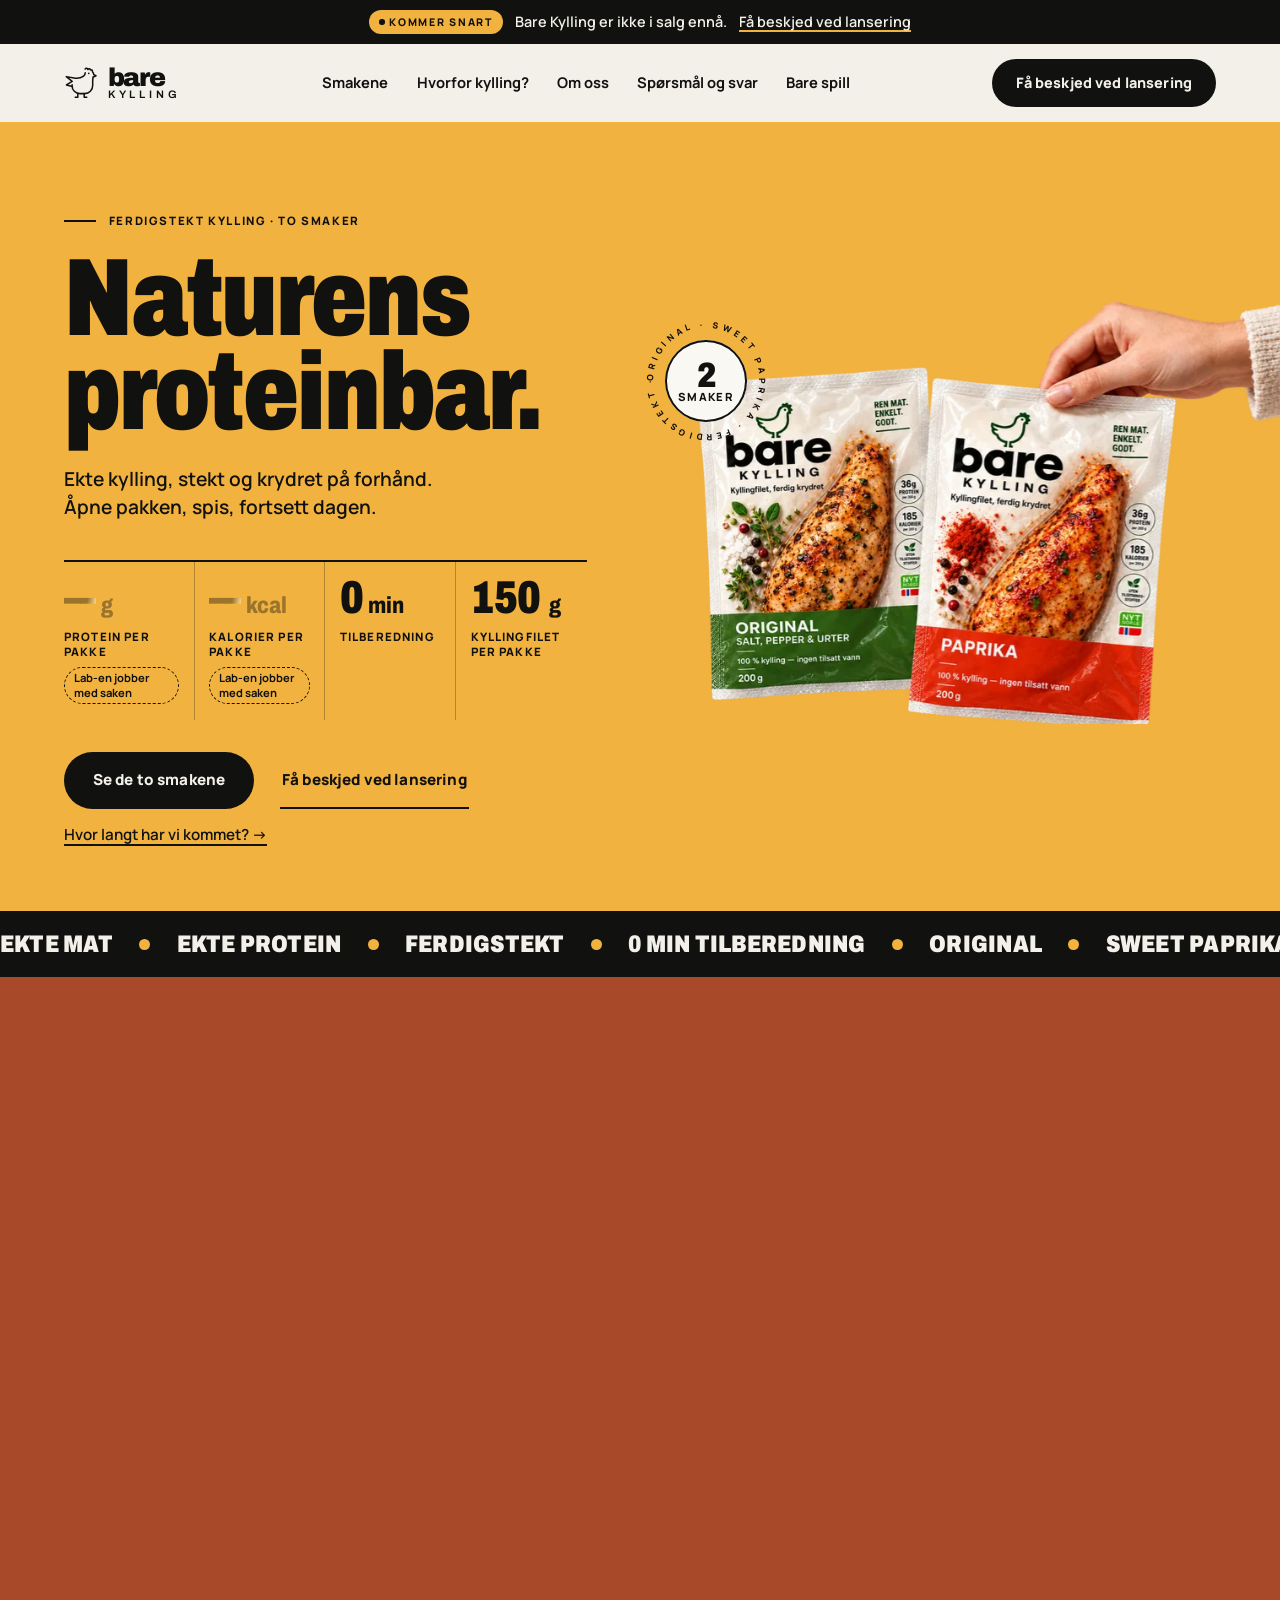
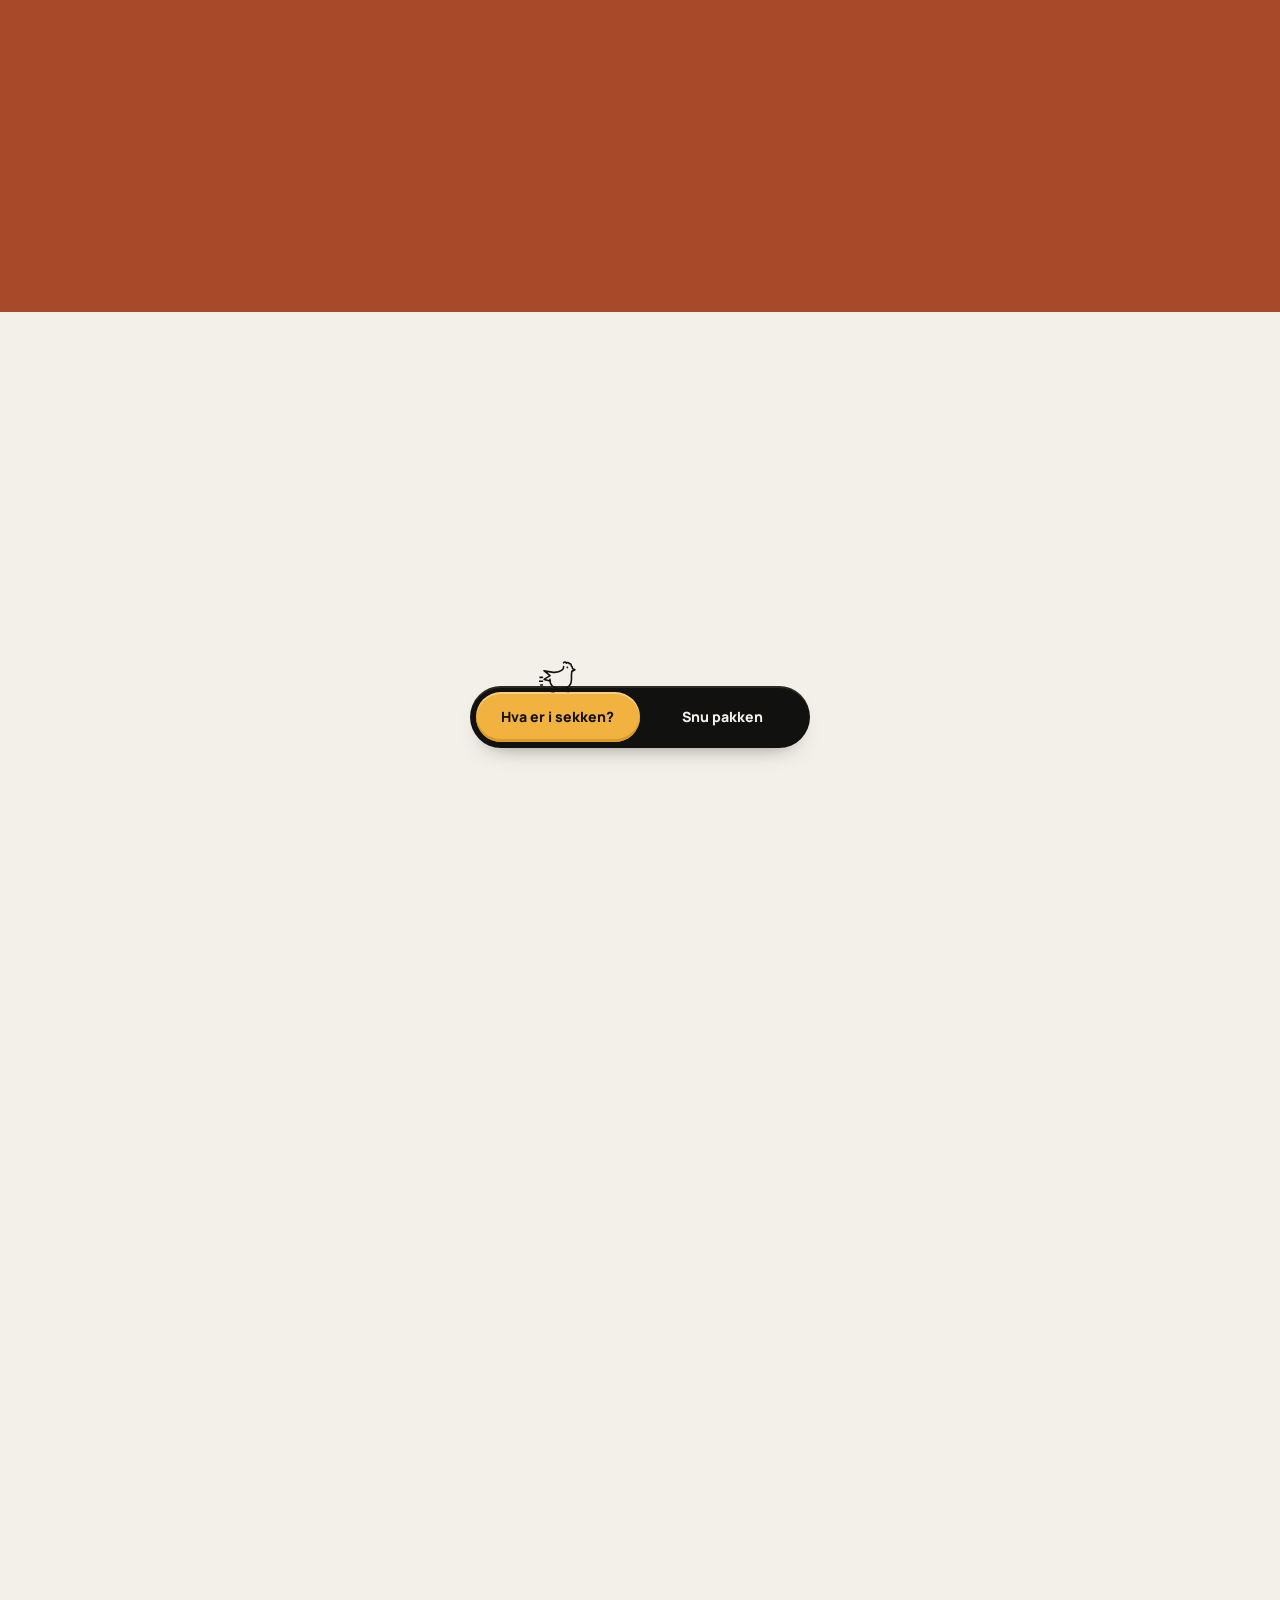
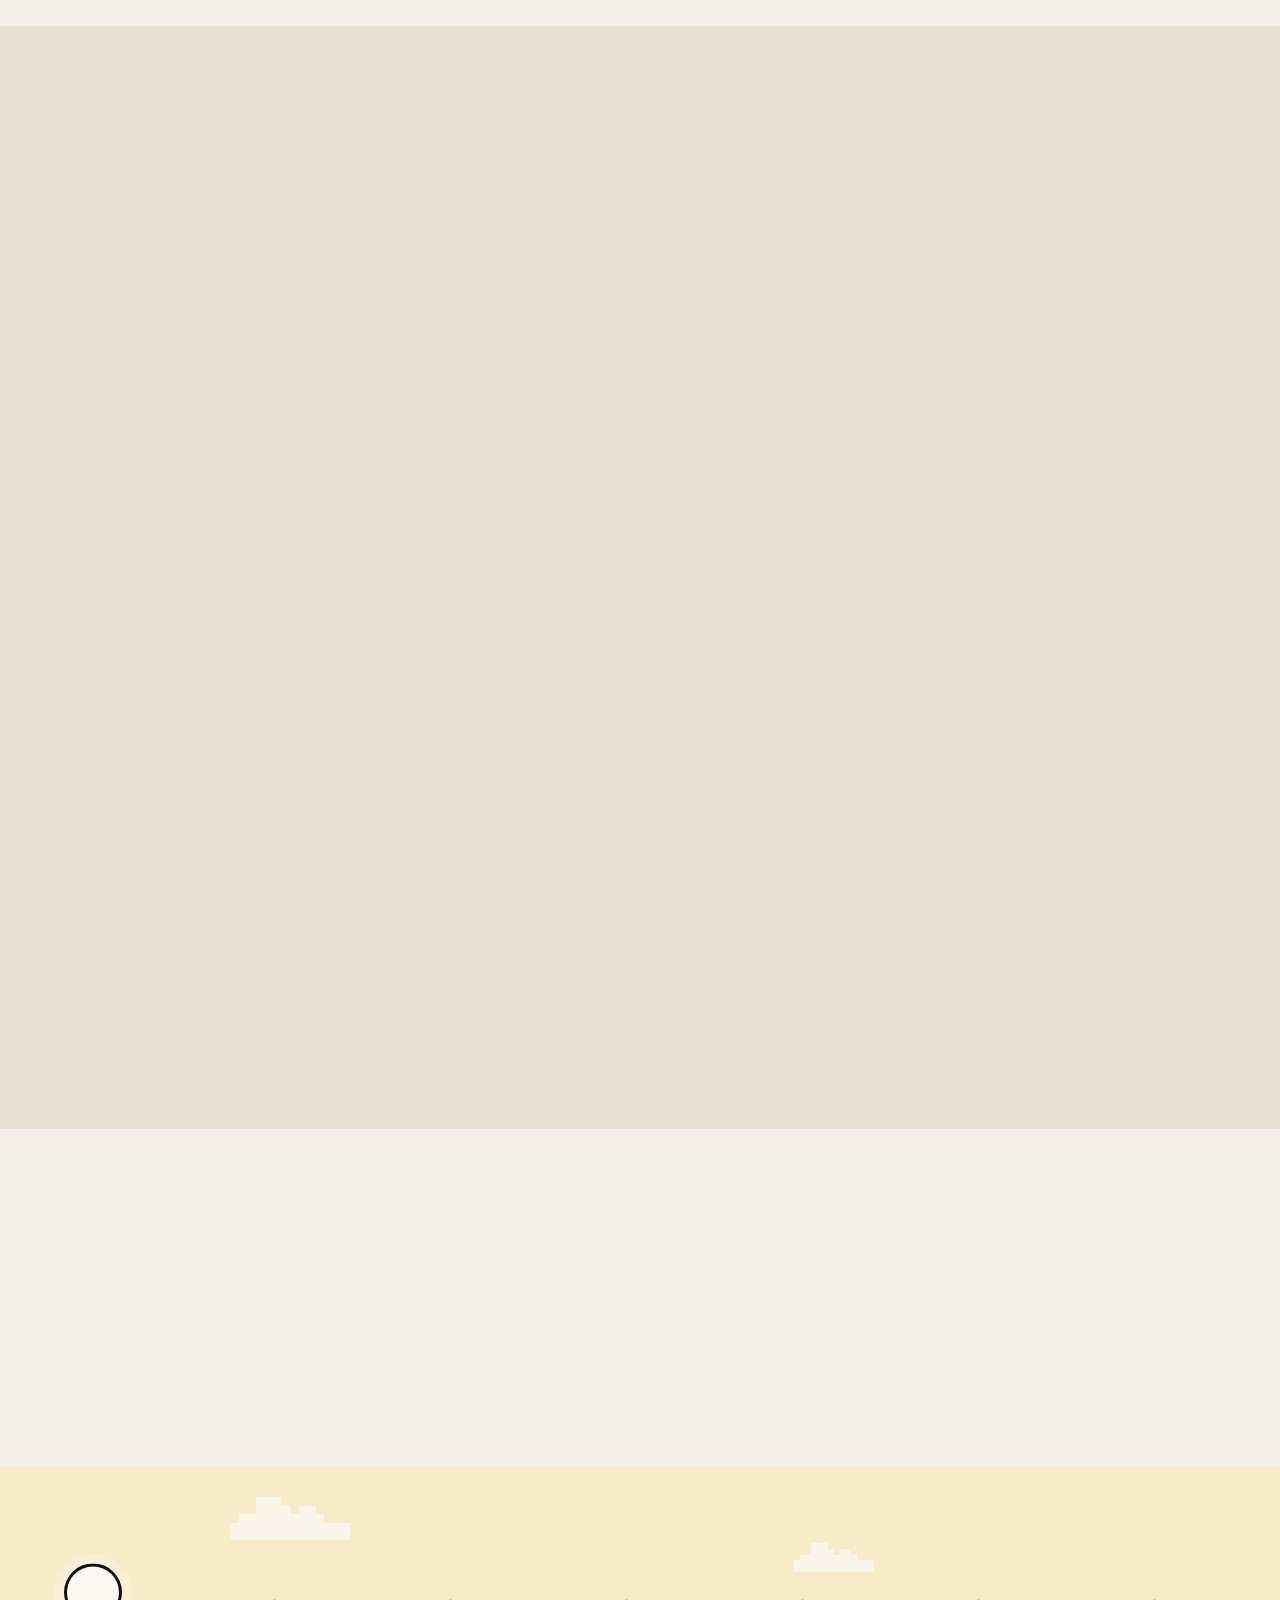
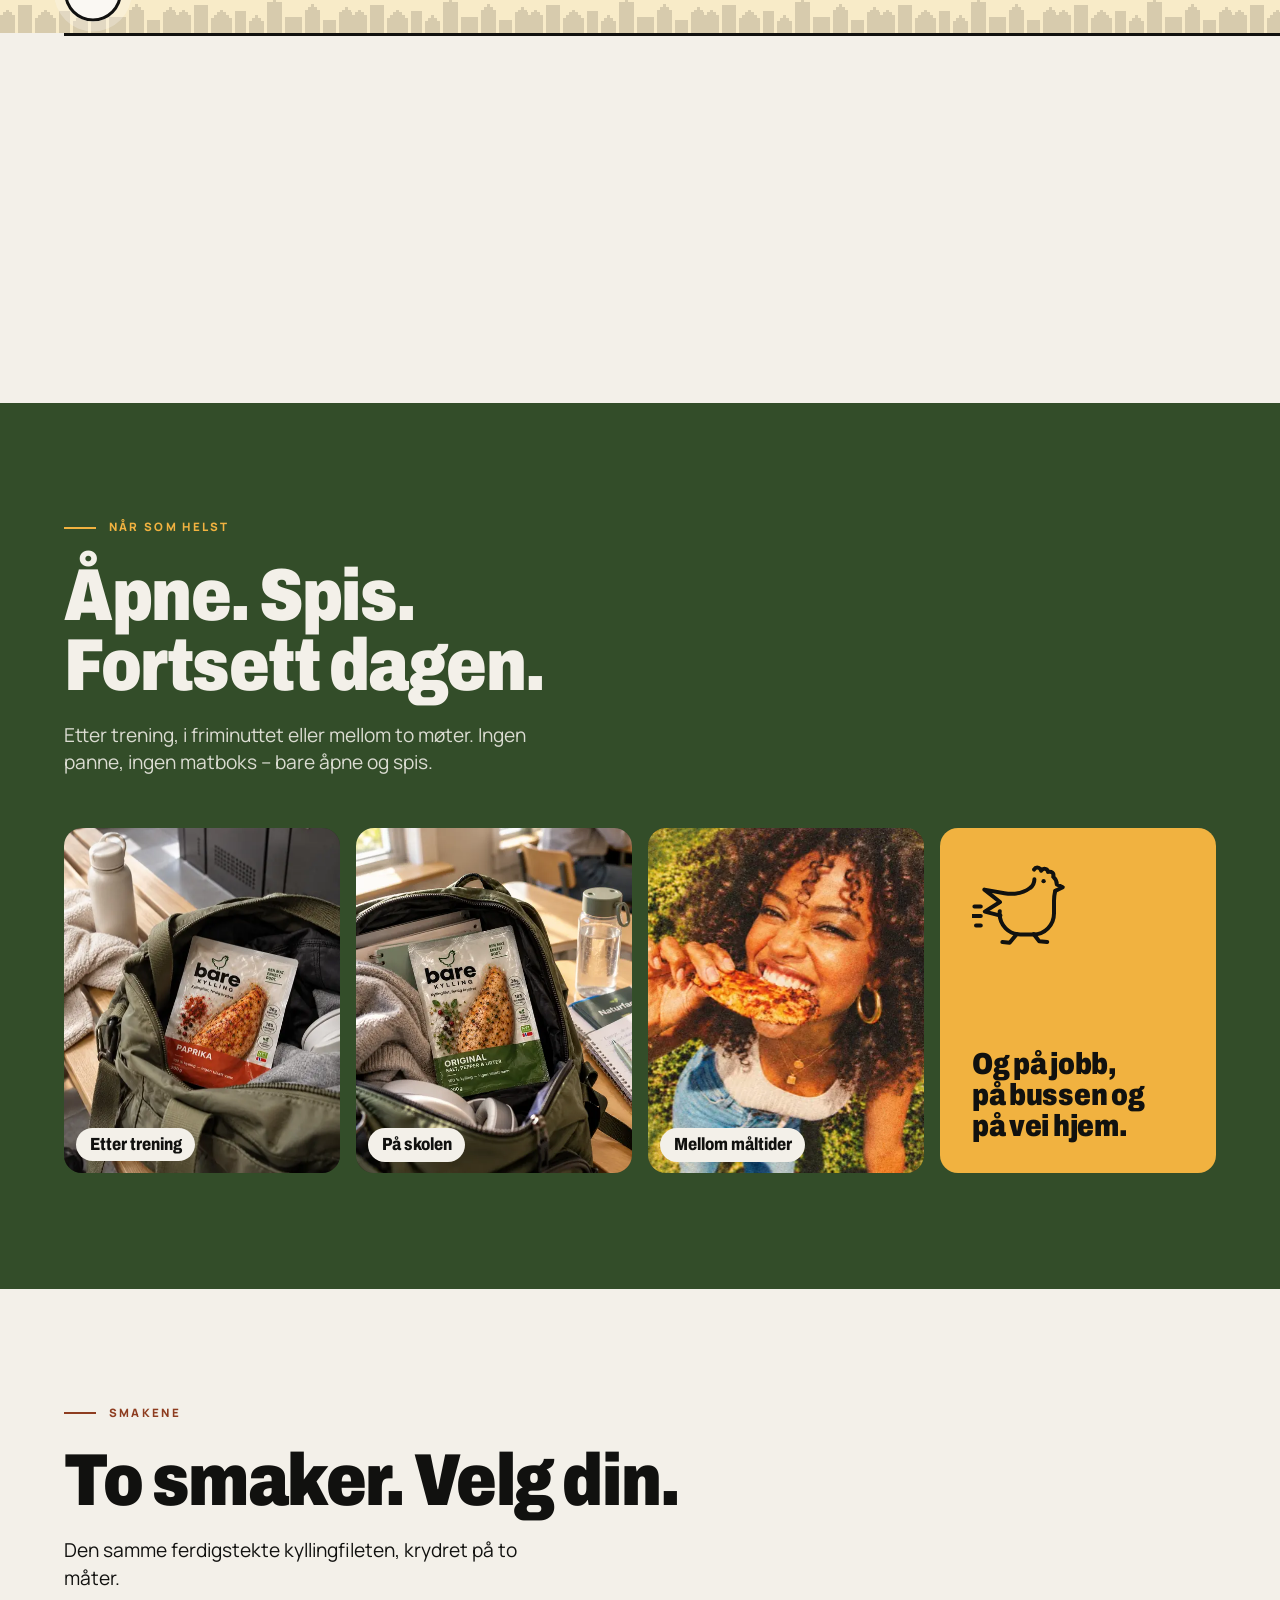
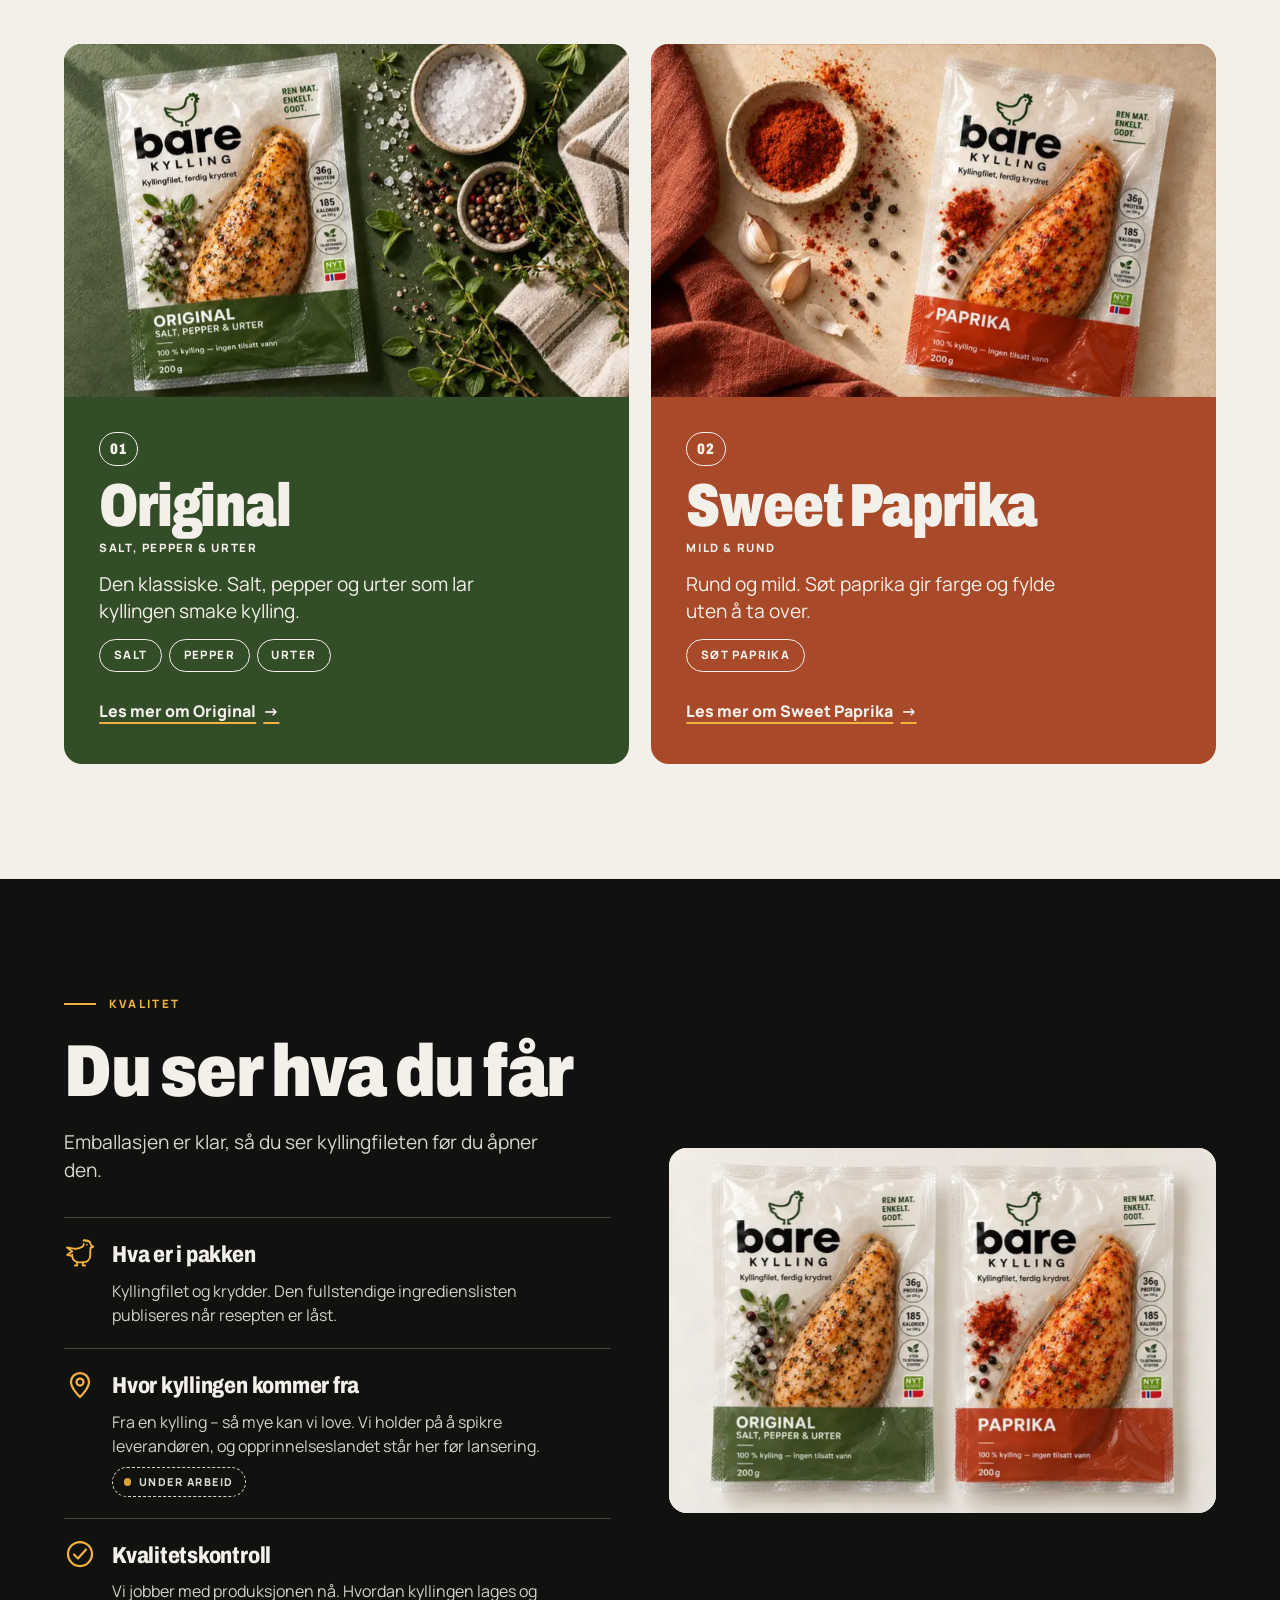
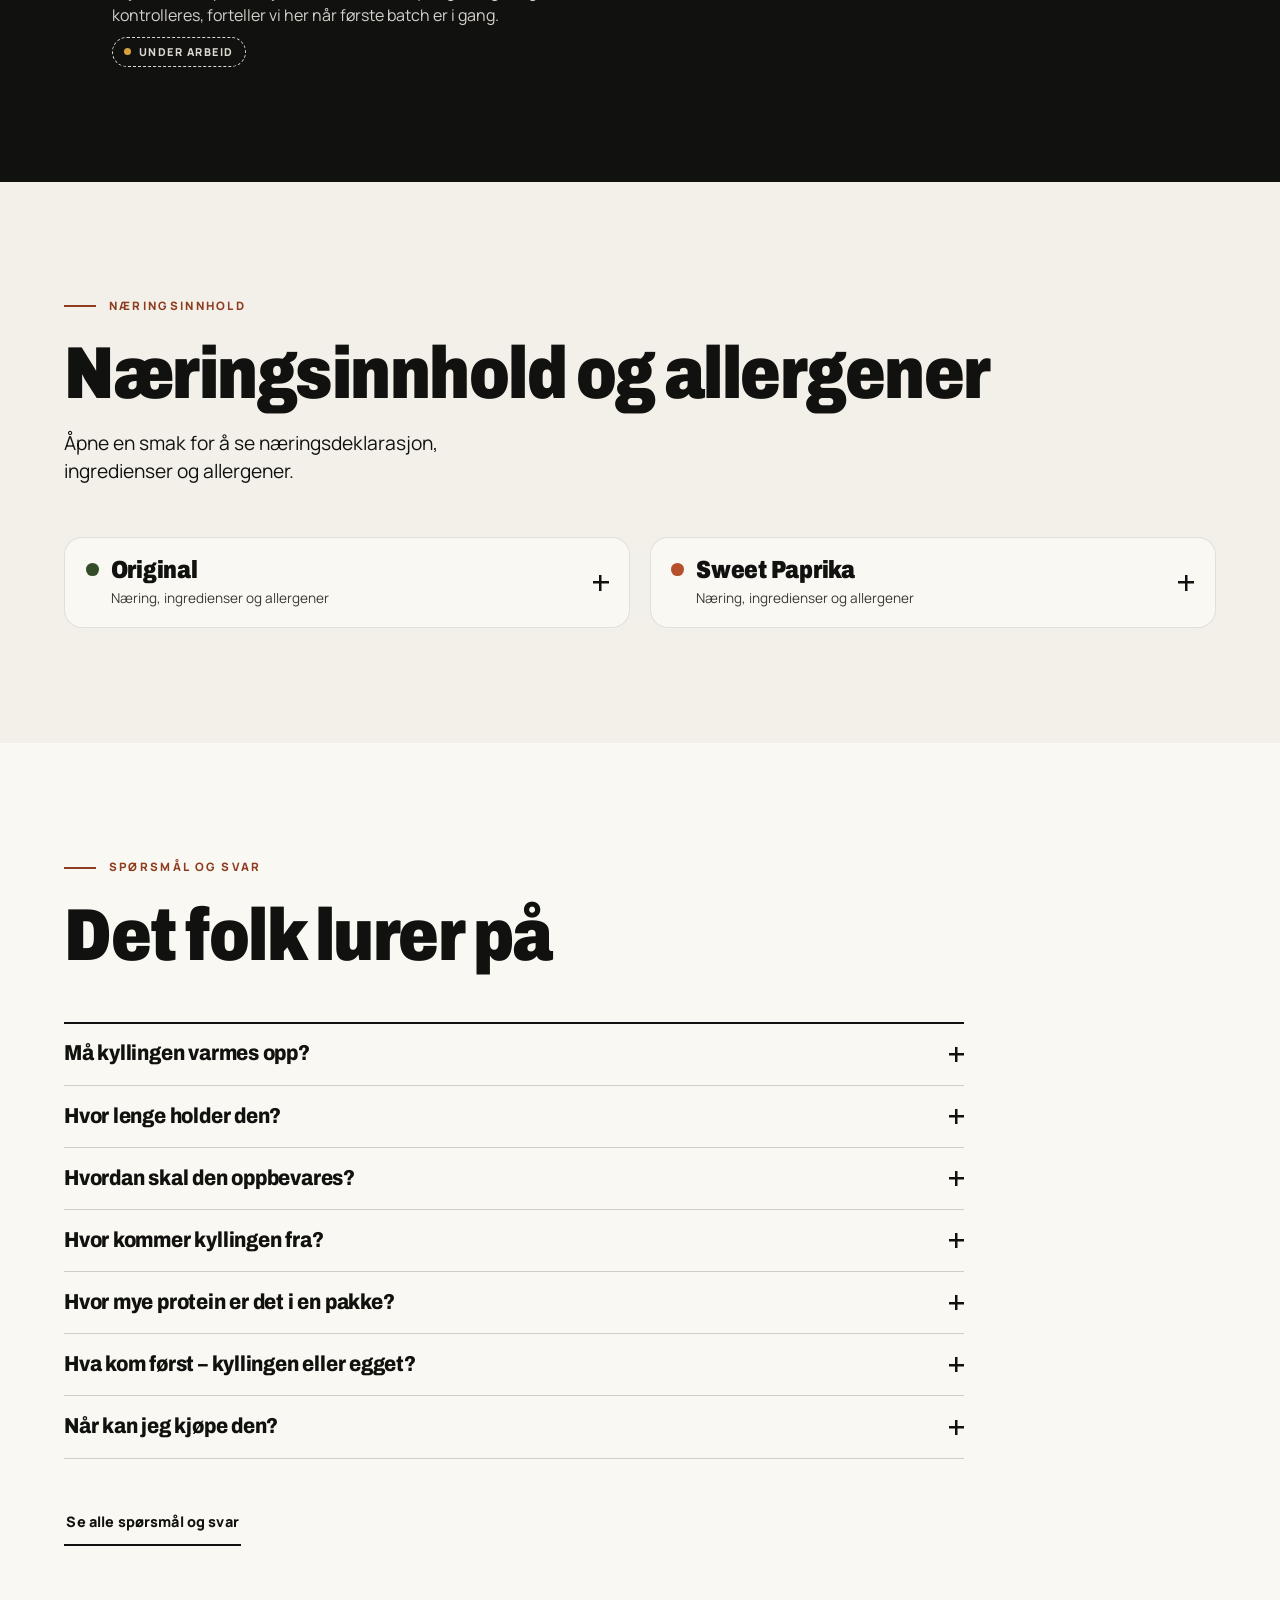
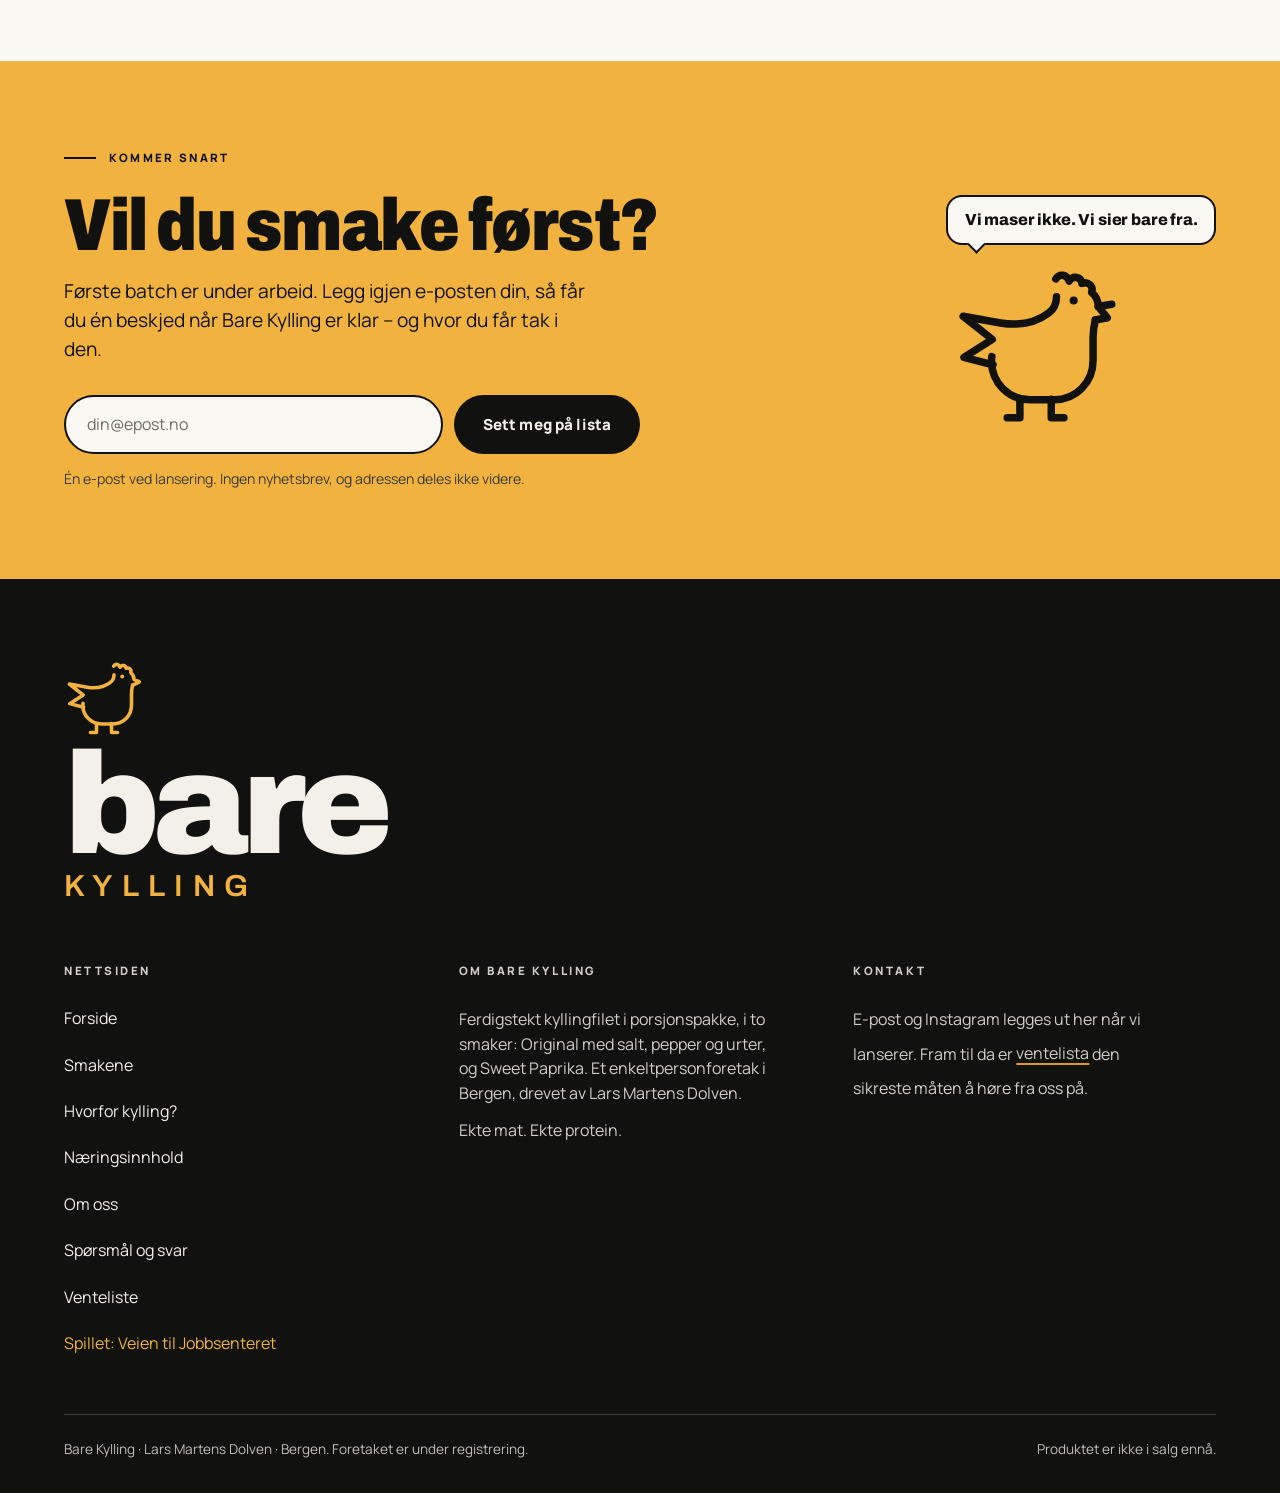
==== bare-kylling/index.html @ 80557762 "Pakken er 150 g, ikke 200 g Pakkestørrelsen er endret overalt: heroen («Kyllingfilet per pakke»), «H" ====
<!DOCTYPE html>
<html lang="nb">
<head>
<!-- BK:FELLES hode START -->
<meta charset="utf-8" />
<meta name="viewport" content="width=device-width, initial-scale=1, viewport-fit=cover" />
<meta name="theme-color" content="#F1B240" />
<meta name="color-scheme" content="light" />
<meta property="og:type" content="website" />
<meta property="og:locale" content="nb_NO" />
<meta property="og:site_name" content="Bare Kylling" />
<meta property="og:image" content="https://barekylling.no/images/og-bare-kylling.jpg" />
<meta property="og:image:width" content="1200" />
<meta property="og:image:height" content="630" />
<meta property="og:image:alt" content="To pakker Bare Kylling – Original og Sweet Paprika – på en kjøkkenbenk med krydder." />
<meta name="twitter:card" content="summary_large_image" />
<link rel="icon" href="data:image/svg+xml,%3Csvg xmlns='http://www.w3.org/2000/svg' viewBox='-10 -10 120 120'%3E%3Crect x='-10' y='-10' width='120' height='120' rx='26' fill='%2311110F'/%3E%3Cg fill='none' stroke='%23F3F0E9' stroke-width='6' stroke-linecap='round' stroke-linejoin='round'%3E%3Cpath d='M63.5 4c2.5-4 7.5-3 9 1.5 2.5-4 8-3 8.5 1.5 4-1.5 8 1.5 6.5 6 3 2.5 4.5 6 4.5 9.5l7.5 3.5-9 4.5'/%3E%3Cpath d='M90 30.5c-1 4.5-1.5 8-1.5 12.5v15.5C88.5 73.5 77 85 62.5 85h-16C32 85 20.5 73.5 20.5 59c0-1 0-2 .2-3'/%3E%3Cpath d='M21.5 61.5L2 56.5l19-12L1.5 29l25 4.5c12.5 2 24-.5 32-6.5 3.5-2.5 5.5-6.5 5.5-11'/%3E%3Cpath d='M39.5 84.5V97h-8.5M60.5 84.5V97h8.5'/%3E%3C/g%3E%3Ccircle cx='75.5' cy='18.5' r='3.4' fill='%23F3F0E9'/%3E%3C/svg%3E" />
<link rel="preconnect" href="https://fonts.googleapis.com" />
<link rel="preconnect" href="https://fonts.gstatic.com" crossorigin />
<link href="https://fonts.googleapis.com/css2?family=Archivo:wdth,wght@75..100,600..900&family=Manrope:wght@400..700&display=swap" rel="stylesheet" />
<link rel="stylesheet" href="css/style.css?v=20261020c" />
<!-- Slår på animasjoner før første opptegning (ingen blinking). Har brukeren
     «redusert bevegelse» på, brukes bare myke toninger (.anim--myk). -->
<script>(function(h){if(!('IntersectionObserver'in window))return;h.classList.add('anim');if(matchMedia('(prefers-reduced-motion: reduce)').matches)h.classList.add('anim--myk');setTimeout(function(){[].forEach.call(document.querySelectorAll('.hero__img,.launch__cutout img'),function(i){i.classList.add('klar')})},3000)})(document.documentElement)</script>
<!-- BK:FELLES hode END -->

<title>Bare Kylling – naturens proteinbar</title>
<meta name="description" content="Ferdigstekt kyllingfilet i porsjonspakke, i to smaker: Original med salt, pepper og urter, og Sweet Paprika. Ekte mat og ekte protein du tar med og spiser rett fra pakken. Kommer snart." />
<meta property="og:title" content="Bare Kylling – naturens proteinbar" />
<meta property="og:description" content="Ferdigstekt kyllingfilet i to smaker: Original (salt, pepper og urter) og Sweet Paprika. Åpne pakken, spis, fortsett dagen." />
<meta property="og:url" content="https://barekylling.no/" />
<link rel="canonical" href="https://barekylling.no/" />
<link rel="preload" as="image" type="image/webp"
      imagesrcset="images/hero-to-pakker-i-hand-760.webp 760w, images/hero-to-pakker-i-hand-1100.webp 1100w, images/hero-to-pakker-i-hand-1536.webp 1536w"
      imagesizes="(min-width: 900px) 56vw, 100vw" />
<script type="application/ld+json">
{
  "@context": "https://schema.org",
  "@type": "Organization",
  "name": "Bare Kylling",
  "url": "https://barekylling.no/",
  "founder": { "@type": "Person", "name": "Lars Martens Dolven" },
  "description": "Enkeltpersonforetak fra Bergen, drevet av Lars Martens Dolven, som lager ferdigstekt, ferdig krydret kyllingfilet i porsjonspakke – i smakene Original (salt, pepper og urter) og Sweet Paprika.",
  "address": { "@type": "PostalAddress", "addressLocality": "Bergen", "addressCountry": "NO" }
}
</script>
</head>

<body id="top">

<!-- BK:FELLES topp START -->
<a class="skip" href="#hovedinnhold">Hopp til hovedinnhold</a>

<!-- Felles SVG-definisjon: sirkelen stempelet i heroen skriver tekst langs -->
<svg class="svg-defs" aria-hidden="true" focusable="false">
  <defs><path id="sirkel" d="M60,60 m-47,0 a47,47 0 1,1 94,0 a47,47 0 1,1 -94,0" /></defs>
</svg>

<!-- ============================================================
     INFOSTRIPE – bytt tekst når produktet lanseres
     ============================================================ -->
<a class="topbar" href="venteliste">
  <span class="topbar__tag">Kommer snart</span>
  <span class="topbar__text">Bare Kylling er ikke i salg ennå.</span>
  <span class="topbar__link">Få beskjed ved lansering</span>
</a>

<!-- ============================================================
     NAVBAR
     ============================================================ -->
<header class="nav" id="nav">
  <div class="nav__inner shell">

    <a class="wordmark" href="./" aria-label="Bare Kylling – til forsiden">
      <span class="wordmark__icon" aria-hidden="true">
        <svg viewBox="-6 -6 112 112" fill="none" stroke="currentColor" stroke-width="5" stroke-linecap="round" stroke-linejoin="round" aria-hidden="true">
          <path d="M63.5 4c2.5-4 7.5-3 9 1.5 2.5-4 8-3 8.5 1.5 4-1.5 8 1.5 6.5 6 3 2.5 4.5 6 4.5 9.5l7.5 3.5-9 4.5" />
          <path d="M90 30.5c-1 4.5-1.5 8-1.5 12.5v15.5C88.5 73.5 77 85 62.5 85h-16C32 85 20.5 73.5 20.5 59c0-1 0-2 .2-3" />
          <path d="M21.5 61.5L2 56.5l19-12L1.5 29l25 4.5c12.5 2 24-.5 32-6.5 3.5-2.5 5.5-6.5 5.5-11" />
          <path d="M39.5 84.5V97h-8.5M60.5 84.5V97h8.5" />
          <circle cx="75.5" cy="18.5" r="2.7" fill="currentColor" stroke="none" />
        </svg>
      </span>
      <span class="wordmark__text">
        <span class="wordmark__bare">bare</span>
        <span class="wordmark__kylling">Kylling</span>
      </span>
    </a>

    <nav class="nav__links" aria-label="Hovedmeny">
      <a href="smakene">Smakene</a>
      <a href="hvorfor">Hvorfor kylling?</a>
      <a href="om-oss">Om oss</a>
      <a href="faq">Spørsmål og svar</a>
      <a href="spill">Bare spill</a>
    </nav>

    <div class="nav__end">
      <a class="btn btn--ink nav__cta" href="venteliste">Få beskjed ved lansering</a>
      <button class="burger" id="burger" type="button" aria-expanded="false" aria-controls="meny" aria-label="Åpne meny">
        <span aria-hidden="true"></span>
        <span aria-hidden="true"></span>
      </button>
    </div>
  </div>
  <span class="nav__progress" aria-hidden="true"></span>
</header>

<div class="menu" id="meny" hidden>
  <nav class="menu__inner" aria-label="Meny">
    <a href="smakene">Smakene</a>
    <a href="hvorfor">Hvorfor kylling?</a>
    <a href="om-oss">Om oss</a>
    <a href="faq">Spørsmål og svar</a>
    <a href="spill">Bare spill</a>
    <a class="btn btn--honey menu__cta" href="venteliste">Få beskjed ved lansering</a>
    <p class="menu__foot">Ekte mat. Ekte protein.</p>
  </nav>
</div>
<!-- BK:FELLES topp END -->

<main id="hovedinnhold">

<!-- ============================================================
     HERO – produktet, budskapet og nøkkeltallene
     ============================================================ -->
<section class="hero" aria-labelledby="hero-tittel">
  <div class="hero__grid shell">

    <div class="hero__copy">
      <p class="kicker">Ferdigstekt kylling &middot; to smaker</p>
      <h1 class="hero__h1" id="hero-tittel">
        <span class="r">Naturens</span>
        <span class="r">proteinbar.</span>
      </h1>
      <p class="hero__lead">Ekte kylling, stekt og krydret på forhånd. Åpne pakken, spis, fortsett dagen.</p>
    </div>

    <div class="hero__media">
      <span class="hero__tilt">
      <picture>
        <source type="image/webp"
                srcset="images/hero-to-pakker-i-hand-760.webp 760w, images/hero-to-pakker-i-hand-1100.webp 1100w, images/hero-to-pakker-i-hand-1536.webp 1536w"
                sizes="(min-width: 900px) 56vw, 100vw" />
        <img class="hero__img" src="images/hero-to-pakker-i-hand.jpg"
             alt="En hånd holder to pakker Bare Kylling: Original med grønn etikett og Sweet Paprika med rød etikett. Den krydrede kyllingfileten synes gjennom den klare emballasjen."
             width="1536" height="1024" fetchpriority="high" decoding="async"
             onload="this.classList.add('klar')" onerror="this.classList.add('klar')" />
      </picture>
      </span>

      <span class="stamp sticker" aria-hidden="true">
        <svg viewBox="0 0 120 120" aria-hidden="true">
          <text><textPath href="#sirkel" startOffset="0" textLength="295" lengthAdjust="spacing">ORIGINAL · SWEET PAPRIKA · FERDIGSTEKT · </textPath></text>
        </svg>
        <b>2<small>smaker</small></b>
      </span>
    </div>

    <dl class="stats hero__stats" aria-label="Nøkkeltall per pakke">
      <div class="stat" data-nokkeltall="protein">
        <dt class="stat__k">Protein per pakke</dt>
        <dd class="stat__v is-pending"><span class="stat__num" aria-hidden="true">––</span><span class="stat__unit" aria-hidden="true">g</span></dd>
        <dd class="stat__note">Lab-en jobber med saken</dd>
      </div>
      <div class="stat" data-nokkeltall="energi">
        <dt class="stat__k">Kalorier per pakke</dt>
        <dd class="stat__v is-pending"><span class="stat__num" aria-hidden="true">––</span><span class="stat__unit" aria-hidden="true">kcal</span></dd>
        <dd class="stat__note">Lab-en jobber med saken</dd>
      </div>
      <div class="stat">
        <dt class="stat__k">Tilberedning</dt>
        <dd class="stat__v"><span class="stat__num">0</span><span class="stat__unit">min</span></dd>
      </div>
      <div class="stat">
        <dt class="stat__k">Kyllingfilet per pakke</dt>
        <dd class="stat__v"><span class="stat__num">150</span><span class="stat__unit">g</span></dd>
      </div>
    </dl>

    <div class="hero__cta">
      <a class="btn btn--ink btn--lg" href="#smakene">Se de to smakene</a>
      <a class="btn btn--ghost btn--lg" href="venteliste">Få beskjed ved lansering</a>
      <p class="hero__status"><a class="link" href="om-oss#status">Hvor langt har vi kommet? <span aria-hidden="true">→</span></a></p>
    </div>
  </div>
</section>

<!-- ============================================================
     RULLEBÅND – pynt; alt som står her, står også i teksten
     ============================================================ -->
<div class="ticker" aria-hidden="true">
  <div class="ticker__track">
    <span>Ekte mat</span><span>Ekte protein</span><span>Ferdigstekt</span><span>0 min tilberedning</span><span>Original</span><span>Sweet Paprika</span><span>Åpne. Spis. Fortsett dagen.</span>
    <span>Ekte mat</span><span>Ekte protein</span><span>Ferdigstekt</span><span>0 min tilberedning</span><span>Original</span><span>Sweet Paprika</span><span>Åpne. Spis. Fortsett dagen.</span>
  </div>
</div>

<!-- ============================================================
     HVA DU FÅR – fire grunner, med bildet «Rett fra pakken»
     (tanken fra Impeccables «Transform Your Body», uten helsepåstander)
     ============================================================ -->
<section class="sec gains" id="hva-du-far" aria-labelledby="gains-tittel">
  <div class="shell gains__grid">
    <figure class="pic gains__media">
      <picture>
        <source type="image/webp"
                srcset="images/rett-fra-pakken-540.webp 540w, images/rett-fra-pakken-800.webp 800w, images/rett-fra-pakken-1087.webp 1087w"
                sizes="(min-width: 900px) 42vw, 100vw" />
        <img src="images/rett-fra-pakken.jpg"
             alt="En ung mann med krøllete hår og solbriller tar en stor bit av en krydret kyllingfilet han holder i hendene, foran en oransje vegg."
             width="1087" height="1447" loading="lazy" decoding="async" />
      </picture>
      <figcaption class="moment__label">Rett fra pakken</figcaption>
    </figure>

    <div class="gains__body">
      <div class="sec__head gains__head">
        <p class="marker">Hva du får</p>
        <h2 class="display" id="gains-tittel">Mat som holder tritt med deg</h2>
        <p class="lead"><strong>150 g ekte kyllingfilet</strong> i hver pakke – for travle folk som vil spise ordentlig, også når dagen går fort.</p>
      </div>

      <ul class="gains__list">
        <li class="gain">
          <span class="gain__icon" aria-hidden="true"><svg class="icon" focusable="false"><use href="images/figurer.svg#ikon-kylling"></use></svg></span>
          <h3 class="gain__h3">Bare ekte kylling</h3>
          <p>Ingen pulver, ingen shake – bare kyllingfilet og krydder du kjenner igjen.</p>
        </li>
        <li class="gain">
          <span class="gain__icon" aria-hidden="true"><svg class="icon" focusable="false"><use href="images/figurer.svg#ikon-nam"></use></svg></span>
          <h3 class="gain__h3">Mat, ikke snacks</h3>
          <p>Et helt stykke kyllingfilet på 150 g – et ordentlig mellommåltid i stedet for enda en snack.</p>
        </li>
        <li class="gain">
          <span class="gain__icon gain__icon--fleks" aria-hidden="true"><svg class="figure" focusable="false"><use href="images/figurer.svg#kylling-flekser"></use></svg></span>
          <h3 class="gain__h3">Kropp og trening</h3>
          <p>Kyllingfilet er naturlig rik på protein, og protein bidrar til å øke og opprettholde muskelmassen.</p>
        </li>
        <li class="gain">
          <span class="gain__icon gain__timer" aria-hidden="true">
            <svg viewBox="0 0 64 64" focusable="false"><circle class="gain__spor" cx="32" cy="32" r="27" /><circle class="gain__ring" cx="32" cy="32" r="27" pathLength="100" /></svg>
            <b>0</b><small>min</small>
          </span>
          <h3 class="gain__h3">Sparer tid</h3>
          <p>Dropp matboksene: klar på null minutter, så det er lett å holde rytmen – også på travle dager.</p>
        </li>
      </ul>
    </div>
  </div>
</section>

<!-- ============================================================
     PROBLEMET – protein på farten
     En bryter veksler mellom to visninger:
       «Snu pakken»       – proteinbaren snus, og baksiden er vår etikett
       «Hva er i sekken?» – trykk på tingene i sekken og få en kort dom
     Konklusjonen under står alltid synlig. Uten JavaScript vises begge
     visningene under hverandre, og bryteren er skjult. Se «6. BRYTEREN»
     i js/main.js og «C3» i css/style.css.
     ============================================================ -->
<section class="sec problem" id="problemet" aria-labelledby="problem-tittel">
  <div class="shell">
    <div class="problem__head">
      <div>
        <p class="marker">Problemet</p>
        <h2 class="display" id="problem-tittel">Protein på farten har blitt en bar.</h2>
      </div>
      <p class="lead">Når du trenger noe mettende mellom måltidene, blir det fort en bar, en shake eller et pulver. De har sin plass – men noen ganger vil du bare ha mat.</p>
    </div>

    <div class="problem__bryter">
      <div class="bryter" role="tablist" aria-label="Velg hvordan du vil se forskjellen" data-valgt="0" hidden>
        <button class="bryter__valg" type="button" role="tab" id="fane-sekk" aria-controls="vis-sekk" aria-selected="true">Hva er i sekken?</button>
        <button class="bryter__valg" type="button" role="tab" id="fane-pakke" aria-controls="vis-pakke" aria-selected="false" tabindex="-1">Snu pakken</button>
        <span class="bryter__knott" aria-hidden="true">
          <svg class="bryter__kylling" focusable="false"><use href="images/figurer.svg#kylling-loper"></use></svg>
        </span>
      </div>
    </div>

    <div class="scene">
      <!-- Visning 1 (vises først): hva er i sekken? Tingene er knapper; dommen står i boblen. -->
      <div class="scene__vis" id="vis-sekk" role="tabpanel" aria-labelledby="fane-sekk">
        <div class="sekk">
          <div class="sekk__figur">
            <svg class="sekk__bak" viewBox="0 0 320 280" aria-hidden="true" focusable="false">
              <path class="sekk__stropp" d="M64 110c-30 8-42 64-24 124M256 110c30 8 42 64 24 124" />
              <path class="sekk__stropp-inni" d="M64 110c-30 8-42 64-24 124M256 110c30 8 42 64 24 124" />
              <path class="sekk__hank" d="M126 88c0-38 68-38 68 0" />
              <path class="sekk__inni" d="M44 106c42-28 190-28 232 0l-5 24c-42-20-180-20-222 0z" />
            </svg>

            <div class="sekk__ting">
              <button class="ting ting--bar" type="button" aria-pressed="false"
                      data-navn="Proteinbar" data-dom="Praktisk. Men snu den og les baksiden." data-lenke="pakke">
                <span class="sr-only">Proteinbar</span>
                <svg viewBox="0 0 60 100" aria-hidden="true" focusable="false">
                  <rect x="15" y="3" width="30" height="94" rx="3" fill="#11110F" />
                  <path d="M15 11h30M15 89h30" stroke="#B5502C" stroke-width="4" />
                  <rect x="19" y="24" width="22" height="50" rx="2" fill="#FAF8F3" />
                  <path d="M23 32h14M23 38h14M23 44h10M23 50h14M23 56h8M23 62h12" stroke="#11110F" stroke-width="1.6" stroke-linecap="round" />
                </svg>
              </button>
              <button class="ting ting--shake" type="button" aria-pressed="false"
                      data-navn="Shake" data-dom="Må ristes – og skylles etterpå.">
                <span class="sr-only">Shake</span>
                <svg viewBox="0 0 60 100" aria-hidden="true" focusable="false">
                  <rect x="25" y="1" width="10" height="9" rx="2" fill="#11110F" />
                  <rect x="15" y="8" width="30" height="12" rx="3" fill="#11110F" />
                  <path d="M14 20h32l-3 74a4 4 0 0 1-4 4H21a4 4 0 0 1-4-4z" fill="#AAB39D" stroke="#11110F" stroke-width="3" stroke-linejoin="round" />
                  <path d="M17 48c7 4 19-4 26 0" fill="none" stroke="#FAF8F3" stroke-width="3" stroke-linecap="round" />
                </svg>
              </button>
              <button class="ting ting--pulver" type="button" aria-pressed="false"
                      data-navn="Pulver" data-dom="Trenger shaker, vann og tålmodighet.">
                <span class="sr-only">Proteinpulver</span>
                <svg viewBox="0 0 60 100" aria-hidden="true" focusable="false">
                  <rect x="7" y="32" width="46" height="64" rx="6" fill="#B5502C" stroke="#11110F" stroke-width="3" />
                  <rect x="5" y="23" width="50" height="13" rx="3" fill="#11110F" />
                  <rect x="13" y="50" width="34" height="22" rx="2" fill="#FAF8F3" />
                  <path d="M18 57h24M18 64h16" stroke="#11110F" stroke-width="1.8" stroke-linecap="round" />
                </svg>
              </button>
              <button class="ting ting--pakke" type="button" aria-pressed="false"
                      data-navn="Bare Kylling" data-dom="Kyllingfilet og krydder. Åpne og spis." data-feir>
                <span class="sr-only">Bare Kylling</span>
                <svg viewBox="0 0 60 100" aria-hidden="true" focusable="false">
                  <rect x="8" y="5" width="44" height="90" rx="4" fill="#FAF8F3" stroke="#11110F" stroke-width="3" />
                  <path d="M17 18c2-3 6-3 7 0" fill="none" stroke="#334D29" stroke-width="2.4" stroke-linecap="round" />
                  <path d="M16 24h18" stroke="#11110F" stroke-width="3" stroke-linecap="round" />
                  <ellipse cx="34" cy="48" rx="11" ry="21" transform="rotate(22 34 48)" fill="#D98A3D" />
                  <path d="M30 40l1 1M37 46l1 1M31 53l1 1M38 57l1 1" stroke="#8E3D20" stroke-width="2.4" stroke-linecap="round" />
                  <path d="M8 72h44v19a4 4 0 0 1-4 4H12a4 4 0 0 1-4-4z" fill="#A8492A" />
                </svg>
              </button>
            </div>

            <svg class="sekk__foran" viewBox="0 0 320 280" aria-hidden="true" focusable="false">
              <path class="sekk__kropp" d="M40 114c44 22 196 22 240 0l-8 130c-1 14-10 22-24 22H72c-14 0-23-8-24-22z" />
              <path class="sekk__som" d="M54 128c42 18 170 18 212 0" />
              <path class="sekk__lomme" d="M100 182h120v52c0 8-5 13-13 13H113c-8 0-13-5-13-13z" />
              <path class="sekk__klaff" d="M100 200h120" />
              <circle class="sekk__merke" cx="160" cy="154" r="17" />
              <!-- Bare Kylling-merket på lokket (logoens kylling, skalert ned) -->
              <g class="sekk__kylling" transform="translate(146.5 141) scale(.27)">
                <path d="M63.5 4c2.5-4 7.5-3 9 1.5 2.5-4 8-3 8.5 1.5 4-1.5 8 1.5 6.5 6 3 2.5 4.5 6 4.5 9.5l7.5 3.5-9 4.5" />
                <path d="M90 30.5c-1 4.5-1.5 8-1.5 12.5v15.5C88.5 73.5 77 85 62.5 85h-16C32 85 20.5 73.5 20.5 59c0-1 0-2 .2-3" />
                <path d="M21.5 61.5L2 56.5l19-12L1.5 29l25 4.5c12.5 2 24-.5 32-6.5 3.5-2.5 5.5-6.5 5.5-11" />
              </g>
            </svg>
          </div>

          <p class="bubble sekk__boble" aria-live="polite" data-dom-boble>Trykk på noe i sekken.</p>
        </div>
      </div>

      <!-- Visning 2: snu pakken -->
      <div class="scene__vis" id="vis-pakke" role="tabpanel" aria-labelledby="fane-pakke">
        <div class="snu">
          <div class="snu__kort">
            <div class="snu__flate">
              <figure class="snu__side snu__side--for">
                <picture>
                  <source type="image/webp"
                          srcset="images/proteinbar-salt-karamell-720.webp 720w, images/proteinbar-salt-karamell-1100.webp 1100w, images/proteinbar-salt-karamell-1448.webp 1448w"
                          sizes="(min-width: 900px) 640px, 100vw" />
                  <img src="images/proteinbar-salt-karamell.jpg"
                       alt="En påbitt proteinbar med salt karamell i blå innpakning."
                       width="1448" height="1086" loading="lazy" decoding="async" />
                </picture>
              </figure>
              <div class="snu__side snu__side--bak">
                <div class="etikett">
                  <p class="sr-only">Baksiden av en pakke Bare Kylling:</p>
                  <p class="etikett__merke" aria-hidden="true">
                    <svg viewBox="-6 -6 112 112" fill="none" stroke="currentColor" stroke-width="5" stroke-linecap="round" stroke-linejoin="round" aria-hidden="true" focusable="false">
                      <path d="M63.5 4c2.5-4 7.5-3 9 1.5 2.5-4 8-3 8.5 1.5 4-1.5 8 1.5 6.5 6 3 2.5 4.5 6 4.5 9.5l7.5 3.5-9 4.5" />
                      <path d="M90 30.5c-1 4.5-1.5 8-1.5 12.5v15.5C88.5 73.5 77 85 62.5 85h-16C32 85 20.5 73.5 20.5 59c0-1 0-2 .2-3" />
                      <path d="M21.5 61.5L2 56.5l19-12L1.5 29l25 4.5c12.5 2 24-.5 32-6.5 3.5-2.5 5.5-6.5 5.5-11" />
                      <path d="M39.5 84.5V97h-8.5M60.5 84.5V97h8.5" />
                      <circle cx="75.5" cy="18.5" r="2.7" fill="currentColor" stroke="none" />
                    </svg>
                    <span class="etikett__ord"><span class="etikett__bare">bare</span><span class="etikett__kylling">Kylling</span></span>
                  </p>
                  <p class="etikett__k">Ingredienser</p>
                  <p class="etikett__v">Kyllingfilet og krydder.</p>
                  <p class="etikett__fin">Full ingrediensliste med mengder kommer når resepten er låst.</p>
                  <p class="etikett__band"><span>Ferdigstekt</span><span>150 g</span></p>
                </div>
                <span class="etikett__stempel" aria-hidden="true">Ekte<br />mat</span>
              </div>
            </div>
          </div>
          <div class="snu__under">
            <p class="snu__tekst" aria-live="polite">En vanlig proteinbar.</p>
            <button class="btn btn--ink snu__knapp" type="button" aria-pressed="false" hidden>
              <span class="snu__ikon" aria-hidden="true">↻</span>
              <span class="snu__ord">Snu pakken</span>
            </button>
          </div>
        </div>
      </div>
    </div>

    <div class="problem__slutt">
      <p class="turn"><span>Ekte mat. Ekte protein.</span></p>
      <p class="problem__tekst">Bare Kylling er kyllingfilet som er stekt og krydret før den pakkes. Like lett å ta med som en bar – bare laget av kylling.</p>
    </div>
  </div>
</section>

<!-- ============================================================
     SAMMENLIGNING
     ============================================================ -->
<section class="sec sec--beige compare" id="sammenligning" aria-labelledby="compare-tittel">
  <div class="shell">
    <div class="sec__head">
      <p class="marker">Sammenlign</p>
      <h2 class="display" id="compare-tittel">Hva tar du med deg i dag?</h2>
      <p class="lead">Fire vanlige valg når du trenger noe mettende og ikke har tid til å lage mat.</p>
    </div>

    <div class="compare__scroll" role="region" aria-labelledby="compare-tittel" tabindex="0">
      <table class="compare__table">
        <caption class="sr-only">Bare Kylling sammenlignet med proteinbar, ferdigmiddag og takeaway</caption>
        <thead>
          <tr>
            <th scope="col"><span class="sr-only">Kriterium</span></th>
            <th scope="col" class="is-us">Bare Kylling</th>
            <th scope="col">Proteinbar</th>
            <th scope="col">Ferdigmiddag</th>
            <th scope="col">Takeaway</th>
          </tr>
        </thead>
        <tbody>
          <tr>
            <th scope="row">Hva det er</th>
            <td class="is-us">150 g kyllingfilet med krydder</td>
            <td>En vanlig proteinbar, 55 g</td>
            <td>Frossen lasagne, 300 g</td>
            <td>Burger og pommes frites</td>
          </tr>
          <tr>
            <th scope="row">Protein per porsjon</th>
            <td class="is-us"><strong>ca. 44 g</strong></td>
            <td>ca. 20 g</td>
            <td>ca. 16 g</td>
            <td>ca. 21 g</td>
          </tr>
          <tr>
            <th scope="row">Kalorier per porsjon</th>
            <td class="is-us"><strong>ca. 200 kcal</strong></td>
            <td>ca. 200 kcal</td>
            <td>ca. 370 kcal</td>
            <td>ca. 660 kcal</td>
          </tr>
          <tr>
            <th scope="row">Tilberedning</th>
            <td class="is-us"><strong>Ingen</strong> – ferdigstekt</td>
            <td>Ingen</td>
            <td>Må varmes</td>
            <td>Bestilling og ventetid</td>
          </tr>
          <tr>
            <th scope="row">Kan varmes</th>
            <td class="is-us"><strong>Ja</strong> – i mikrobølgeovn</td>
            <td>Ikke aktuelt</td>
            <td>Ja</td>
            <td>Ja</td>
          </tr>
          <tr>
            <th scope="row">Kan spises kald</th>
            <td class="is-us"><strong>Ja</strong></td>
            <td>Ja</td>
            <td>Nei</td>
            <td>Best varm</td>
          </tr>
          <tr>
            <th scope="row">Tar liten plass i sekken</th>
            <td class="is-us"><strong>Ja</strong> – flat pakke</td>
            <td>Ja</td>
            <td>Nei – brett</td>
            <td>Nei</td>
          </tr>
        </tbody>
      </table>
    </div>
    <p class="compare__hint" aria-hidden="true">Sveip sidelengs for å se hele tabellen.</p>
    <p class="note">Tallene er avrundede anslag. Kylling, lasagne, burger og pommes frites er regnet ut fra <a class="link" href="https://www.matvaretabellen.no/" rel="noopener">Matvaretabellen</a> (stekt kyllingfilet, frossen kjøpt lasagne, enkel hamburger og en porsjon pommes frites fra gatekjøkken). Proteinbaren er en typisk bar på 55 g, ut fra varedeklarasjonen. Bare Kyllings egne tall, målt i laboratorium, kommer når næringsanalysen er ferdig.</p>
  </div>
</section>

<!-- ============================================================
     FORDELER – en dag som går fort
     De seks fordelene, hver knyttet til et øyeblikk i løpet av dagen.
     PC/nettbrett: vannrett tidslinje du kan dra i, med en himmel som går
     fra morgen til kveld. Mobil: loddrett tidslinje med en klokke som
     følger med. Klokkeslettene er bare eksempler på en vanlig dag.
     Se «7. EN DAG» i js/main.js og «E» i css/style.css.
     ============================================================ -->
<section class="sec dag" id="fordeler" aria-labelledby="benefits-tittel">
  <div class="shell dag__head">
    <div>
      <p class="marker">Derfor</p>
      <h2 class="display" id="benefits-tittel">Laget for dager som går fort</h2>
    </div>
    <div class="dag__styr" hidden>
      <p class="dag__hint" aria-hidden="true">Dra gjennom dagen</p>
      <button class="dag__pil" type="button" data-retning="-1" aria-label="Tidligere på dagen" disabled><span aria-hidden="true">←</span></button>
      <p class="dag__teller" aria-live="polite"><span class="sr-only">Øyeblikk </span><b data-dag-nr>1</b> / 6</p>
      <button class="dag__pil" type="button" data-retning="1" aria-label="Senere på dagen"><span aria-hidden="true">→</span></button>
    </div>
  </div>

  <div class="dag__scene">
    <!-- Himmelen (PC): fargen, sola, månen og stjernene følger dagen; pikselskyene driver forbi -->
    <div class="dag__himmel" aria-hidden="true">
      <span class="dag__sky"></span><span class="dag__sky dag__sky--2"></span>
      <span class="dag__sol"></span>
      <span class="dag__stjerner"><i></i><i></i><i></i><i></i><i></i><i></i><i></i></span>
    </div>
    <!-- Tiden på dagen (mobil): står fast øverst mens du scroller gjennom dagen -->
    <p class="dag__klokke" aria-hidden="true"><span class="dag__ikon"></span><span data-dag-del>Morgen</span></p>

    <div class="dag__spor" role="region" aria-label="En dag med Bare Kylling, fra morgen til kveld" tabindex="0">
      <ol class="dag__liste">
        <li class="stop" data-del="Morgen">
          <p class="stop__tid"><time datetime="07:15">07:15</time></p>
          <p class="stop__naar">Kjøleskapet</p>
          <svg class="figure stop__fig stop__fig--titt" aria-hidden="true" focusable="false"><use href="images/figurer.svg#kylling-titter"></use></svg>
          <h3 class="stop__h3">Du ser hva du får</h3>
          <p>Klar emballasje, så du ser kyllingfileten før du åpner den.</p>
        </li>
        <li class="stop" data-del="Morgen">
          <p class="stop__tid"><time datetime="07:40">07:40</time></p>
          <p class="stop__naar">Sekken pakkes</p>
          <svg class="figure stop__fig stop__fig--sekk" aria-hidden="true" focusable="false"><use href="images/figurer.svg#kylling-i-sekk"></use></svg>
          <h3 class="stop__h3">Tar liten plass</h3>
          <p>Flat pakke som glir ned i sekken, treningsbagen eller vesken.</p>
        </li>
        <li class="stop" data-del="Formiddag">
          <p class="stop__tid"><time datetime="10:05">10:05</time></p>
          <p class="stop__naar">Friminutt</p>
          <svg class="figure stop__fig stop__fig--prat" aria-hidden="true" focusable="false"><use href="images/figurer.svg#kylling-snakker"></use></svg>
          <h3 class="stop__h3">Åpne og spis</h3>
          <p>Ingen bestikk, ingen tallerken og ingen oppvask etterpå.</p>
        </li>
        <li class="stop" data-del="Middag">
          <p class="stop__tid"><time datetime="12:30">12:30</time></p>
          <p class="stop__naar">Lunsj på farten</p>
          <svg class="figure stop__fig stop__fig--lop" aria-hidden="true" focusable="false"><use href="images/figurer.svg#kylling-loper"></use></svg>
          <h3 class="stop__h3">God kald</h3>
          <p>Laget for å smake godt rett fra pakken – eller varm den i mikroen.</p>
        </li>
        <li class="stop" data-del="Ettermiddag">
          <p class="stop__tid"><time datetime="16:45">16:45</time></p>
          <p class="stop__naar">Etter trening</p>
          <svg class="figure stop__fig stop__fig--fleks" aria-hidden="true" focusable="false"><use href="images/figurer.svg#kylling-flekser"></use></svg>
          <h3 class="stop__h3">Ekte kyllingfilet</h3>
          <p>Hele stykker kyllingfilet med krydder – ikke pulver, ikke bar.</p>
        </li>
        <li class="stop" data-del="Kveld">
          <p class="stop__tid"><time datetime="20:30">20:30</time></p>
          <p class="stop__naar">Sen kveld</p>
          <svg class="figure stop__fig stop__fig--sov" aria-hidden="true" focusable="false"><use href="images/figurer.svg#kylling-sover"></use></svg>
          <h3 class="stop__h3">Ferdigstekt</h3>
          <p>Stekt og krydret før den pakkes, så du slipper å lage noe.</p>
        </li>
      </ol>
    </div>
  </div>
</section>

<!-- ============================================================
     PÅ FARTEN – produktet i hverdagen
     ============================================================ -->
<section class="sec sec--forest onthego" id="pa-farten" aria-labelledby="onthego-tittel">
  <div class="shell">
    <div class="sec__head">
      <p class="marker marker--light">Når som helst</p>
      <h2 class="display" id="onthego-tittel">Åpne. Spis.<br />Fortsett dagen.</h2>
      <p class="lead">Etter trening, i friminuttet eller mellom to møter. Ingen panne, ingen matboks – bare åpne og spis.</p>
    </div>

    <div class="onthego__grid">
      <figure class="moment">
        <picture>
          <source type="image/webp"
                  srcset="images/farten-treningsbag-540.webp 540w, images/farten-treningsbag-800.webp 800w"
                  sizes="(min-width: 900px) 23vw, 50vw" />
          <img src="images/farten-treningsbag.jpg"
               alt="En pakke Bare Kylling Sweet Paprika oppi en åpen treningsbag på en benk i en garderobe, ved siden av en drikkeflaske og et håndkle."
               width="1086" height="1448" loading="lazy" decoding="async" />
        </picture>
        <figcaption class="moment__label">Etter trening</figcaption>
      </figure>
      <figure class="moment">
        <picture>
          <source type="image/webp"
                  srcset="images/farten-skolesekk-540.webp 540w, images/farten-skolesekk-800.webp 800w"
                  sizes="(min-width: 900px) 23vw, 50vw" />
          <img src="images/farten-skolesekk.jpg"
               alt="En pakke Bare Kylling Original i en åpen skolesekk med bøker, ved en pult med drikkeflaske og notatbok."
               width="1122" height="1402" loading="lazy" decoding="async" />
        </picture>
        <figcaption class="moment__label">På skolen</figcaption>
      </figure>
      <figure class="moment">
        <picture>
          <source type="image/webp"
                  srcset="images/spis-ute-540.webp 540w, images/spis-ute-800.webp 800w"
                  sizes="(min-width: 900px) 23vw, 50vw" />
          <img src="images/spis-ute.jpg"
               alt="En smilende kvinne med krøllete hår biter i en krydret kyllingfilet ute på gresset en solfylt dag."
               width="1136" height="998" loading="lazy" decoding="async" />
        </picture>
        <figcaption class="moment__label">Mellom måltider</figcaption>
      </figure>
      <div class="moment moment--text">
        <svg class="figure" aria-hidden="true" focusable="false"><use href="images/figurer.svg#kylling-loper"></use></svg>
        <p class="moment__h">Og på jobb, på bussen og på vei hjem.</p>
      </div>
    </div>
  </div>
</section>

<!-- ============================================================
     SMAKENE – nøyaktig to
     ============================================================ -->
<section class="sec flavors" id="smakene" aria-labelledby="flavors-tittel">
  <div class="shell">
    <div class="sec__head">
      <p class="marker">Smakene</p>
      <h2 class="display" id="flavors-tittel">To smaker. Velg din.</h2>
      <p class="lead">Den samme ferdigstekte kyllingfileten, krydret på to måter.</p>
    </div>

    <div class="duo">
      <article class="duo__card duo__card--original" aria-labelledby="duo-salt">
        <figure class="duo__media">
          <picture>
            <source type="image/webp"
                    srcset="images/smak-original-720.webp 720w, images/smak-original-1100.webp 1100w, images/smak-original-1586.webp 1586w"
                    sizes="(min-width: 768px) 46vw, 100vw" />
            <img src="images/smak-original.jpg"
                 alt="En pakke Bare Kylling Original på mørkegrønn bakgrunn, med grovt salt, pepperkorn og friske urter ved siden av."
                 width="1586" height="992" loading="lazy" decoding="async" />
          </picture>
        </figure>
        <div class="duo__body">
          <p class="duo__num" aria-hidden="true">01</p>
          <h3 class="duo__name" id="duo-salt">Original</h3>
          <p class="duo__sub">Salt, pepper &amp; urter</p>
          <p class="duo__desc">Den klassiske. Salt, pepper og urter som lar kyllingen smake kylling.</p>
          <ul class="chips" aria-label="Smaksnoter"><li>Salt</li><li>Pepper</li><li>Urter</li></ul>
          <a class="duo__more" href="smakene#original">Les mer om Original</a>
        </div>
      </article>

      <article class="duo__card duo__card--paprika" aria-labelledby="duo-paprika">
        <figure class="duo__media">
          <picture>
            <source type="image/webp"
                    srcset="images/smak-sweet-paprika-720.webp 720w, images/smak-sweet-paprika-1100.webp 1100w, images/smak-sweet-paprika-1586.webp 1586w"
                    sizes="(min-width: 768px) 46vw, 100vw" />
            <img src="images/smak-sweet-paprika.jpg"
                 alt="En pakke Bare Kylling Sweet Paprika på en lys benk, med en skål paprikapulver, pepperkorn og hvitløk ved siden av."
                 width="1586" height="992" loading="lazy" decoding="async" />
          </picture>
        </figure>
        <div class="duo__body">
          <p class="duo__num" aria-hidden="true">02</p>
          <h3 class="duo__name" id="duo-paprika">Sweet Paprika</h3>
          <p class="duo__sub">Mild &amp; rund</p>
          <p class="duo__desc">Rund og mild. Søt paprika gir farge og fylde uten å ta over.</p>
          <ul class="chips" aria-label="Smaksnoter"><li>Søt paprika</li></ul>
          <a class="duo__more" href="smakene#sweet-paprika">Les mer om Sweet Paprika</a>
        </div>
      </article>
    </div>
  </div>
</section>

<!-- ============================================================
     KVALITET
     ============================================================ -->
<section class="sec sec--ink quality" id="kvalitet" aria-labelledby="quality-tittel">
  <div class="shell split split--flip">
    <figure class="pic pic--3x2 split__media">
      <picture>
        <source type="image/webp"
                srcset="images/to-pakker-forfra-720.webp 720w, images/to-pakker-forfra-1100.webp 1100w, images/to-pakker-forfra-1536.webp 1536w"
                sizes="(min-width: 900px) 46vw, 100vw" />
        <img src="images/to-pakker-forfra.jpg"
             alt="To pakker Bare Kylling forfra på lys bakgrunn. Kyllingfileten synes tydelig gjennom den klare emballasjen."
             width="1536" height="1024" loading="lazy" decoding="async" />
      </picture>
    </figure>

    <div class="split__body">
      <p class="marker marker--light">Kvalitet</p>
      <h2 class="display" id="quality-tittel">Du ser hva du får</h2>
      <p class="lead">Emballasjen er klar, så du ser kyllingfileten før du åpner den.</p>

      <ul class="quality__list">
        <li class="qitem">
          <svg class="icon qitem__icon" aria-hidden="true" focusable="false"><use href="images/figurer.svg#ikon-kylling"></use></svg>
          <div>
            <h3 class="qitem__h3">Hva er i pakken</h3>
            <p>Kyllingfilet og krydder. Den fullstendige ingredienslisten publiseres når resepten er låst.</p>
          </div>
        </li>
        <li class="qitem">
          <svg class="icon qitem__icon" aria-hidden="true" focusable="false"><use href="images/figurer.svg#ikon-sted"></use></svg>
          <div>
            <h3 class="qitem__h3">Hvor kyllingen kommer fra</h3>
            <p data-info="opprinnelse">Fra en kylling – så mye kan vi love. Vi holder på å spikre leverandøren, og opprinnelseslandet står her før lansering.</p>
            <span class="tag tag--pending" data-info-tag="opprinnelse">Under arbeid</span>
          </div>
        </li>
        <li class="qitem">
          <svg class="icon qitem__icon" aria-hidden="true" focusable="false"><use href="images/figurer.svg#ikon-hake"></use></svg>
          <div>
            <h3 class="qitem__h3">Kvalitetskontroll</h3>
            <p data-info="kvalitetskontroll">Vi jobber med produksjonen nå. Hvordan kyllingen lages og kontrolleres, forteller vi her når første batch er i gang.</p>
            <span class="tag tag--pending" data-info-tag="kvalitetskontroll">Under arbeid</span>
          </div>
        </li>
      </ul>
    </div>
  </div>
</section>

<!-- ============================================================
     NÆRINGSINNHOLD OG ALLERGENER – utfylles fra js/content.js
     ============================================================ -->
<section class="sec nutri" id="naering" aria-labelledby="nutri-tittel">
  <div class="shell">
    <div class="sec__head">
      <p class="marker">Næringsinnhold</p>
      <h2 class="display" id="nutri-tittel">Næringsinnhold og allergener</h2>
      <p class="lead">Åpne en smak for å se næringsdeklarasjon, ingredienser og allergener.</p>
    </div>

    <div class="nutri__grid">
      <details class="decl" data-smak="original">
        <summary>
          <span class="dot dot--original" aria-hidden="true"></span>
          <span class="decl__name">Original</span>
          <span class="decl__hint">Næring, ingredienser og allergener</span>
        </summary>
        <div class="decl__body">
          <table class="decl__table">
            <caption class="sr-only">Næringsinnhold i Original</caption>
            <thead>
              <tr><th scope="col">Næringsinnhold</th><th scope="col">Per 100 g</th><th scope="col">Per pakke (150 g)</th></tr>
            </thead>
            <tbody>
              <tr><th scope="row">Energi</th><td data-n="energi" data-per="100">–</td><td data-n="energi" data-per="pakke">–</td></tr>
              <tr><th scope="row">Fett</th><td data-n="fett" data-per="100">–</td><td data-n="fett" data-per="pakke">–</td></tr>
              <tr class="sub"><th scope="row">hvorav mettede fettsyrer</th><td data-n="mettet" data-per="100">–</td><td data-n="mettet" data-per="pakke">–</td></tr>
              <tr><th scope="row">Karbohydrat</th><td data-n="karbohydrat" data-per="100">–</td><td data-n="karbohydrat" data-per="pakke">–</td></tr>
              <tr class="sub"><th scope="row">hvorav sukkerarter</th><td data-n="sukkerarter" data-per="100">–</td><td data-n="sukkerarter" data-per="pakke">–</td></tr>
              <tr><th scope="row">Protein</th><td data-n="protein" data-per="100">–</td><td data-n="protein" data-per="pakke">–</td></tr>
              <tr><th scope="row">Salt</th><td data-n="salt" data-per="100">–</td><td data-n="salt" data-per="pakke">–</td></tr>
            </tbody>
          </table>
          <p class="decl__pending" data-decl-pending>Lab-en jobber med saken. Tallene kommer her så snart næringsanalysen er ferdig.</p>
          <h3 class="decl__h3">Ingredienser</h3>
          <p data-ingredienser-for="original">Kyllingfilet krydret med salt, pepper og urter. Den fullstendige ingredienslisten med mengder publiseres når resepten er låst.</p>
          <h3 class="decl__h3">Allergener</h3>
          <p data-allergener-for="original">Under arbeid. Allergener oppgis her og på pakken når resepten er låst.</p>
        </div>
      </details>

      <details class="decl" data-smak="sweet-paprika">
        <summary>
          <span class="dot dot--paprika" aria-hidden="true"></span>
          <span class="decl__name">Sweet Paprika</span>
          <span class="decl__hint">Næring, ingredienser og allergener</span>
        </summary>
        <div class="decl__body">
          <table class="decl__table">
            <caption class="sr-only">Næringsinnhold i Sweet Paprika</caption>
            <thead>
              <tr><th scope="col">Næringsinnhold</th><th scope="col">Per 100 g</th><th scope="col">Per pakke (150 g)</th></tr>
            </thead>
            <tbody>
              <tr><th scope="row">Energi</th><td data-n="energi" data-per="100">–</td><td data-n="energi" data-per="pakke">–</td></tr>
              <tr><th scope="row">Fett</th><td data-n="fett" data-per="100">–</td><td data-n="fett" data-per="pakke">–</td></tr>
              <tr class="sub"><th scope="row">hvorav mettede fettsyrer</th><td data-n="mettet" data-per="100">–</td><td data-n="mettet" data-per="pakke">–</td></tr>
              <tr><th scope="row">Karbohydrat</th><td data-n="karbohydrat" data-per="100">–</td><td data-n="karbohydrat" data-per="pakke">–</td></tr>
              <tr class="sub"><th scope="row">hvorav sukkerarter</th><td data-n="sukkerarter" data-per="100">–</td><td data-n="sukkerarter" data-per="pakke">–</td></tr>
              <tr><th scope="row">Protein</th><td data-n="protein" data-per="100">–</td><td data-n="protein" data-per="pakke">–</td></tr>
              <tr><th scope="row">Salt</th><td data-n="salt" data-per="100">–</td><td data-n="salt" data-per="pakke">–</td></tr>
            </tbody>
          </table>
          <p class="decl__pending" data-decl-pending>Lab-en jobber med saken. Tallene kommer her så snart næringsanalysen er ferdig.</p>
          <h3 class="decl__h3">Ingredienser</h3>
          <p data-ingredienser-for="sweet-paprika">Kyllingfilet krydret med søt paprika. Den fullstendige ingredienslisten med mengder publiseres når resepten er låst.</p>
          <h3 class="decl__h3">Allergener</h3>
          <p data-allergener-for="sweet-paprika">Under arbeid. Allergener oppgis her og på pakken når resepten er låst.</p>
        </div>
      </details>
    </div>
  </div>
</section>

<!-- ============================================================
     SPØRSMÅL OG SVAR – de viktigste (alle ligger på faq.html)
     ============================================================ -->
<section class="sec sec--light faq faq--home" id="sporsmal" aria-labelledby="faq-tittel">
  <div class="shell faq__wrap">
    <div class="sec__head">
      <p class="marker">Spørsmål og svar</p>
      <h2 class="display" id="faq-tittel">Det folk lurer på</h2>
    </div>

    <div class="faq__list">
      <details class="qa">
        <summary><span>Må kyllingen varmes opp?</span></summary>
        <div class="qa__body"><p>Nei. Den er ferdigstekt og klar til å spises rett fra pakken. Vil du ha den varm, kan du varme den i mikrobølgeovnen.</p></div>
      </details>
      <details class="qa">
        <summary><span>Hvor lenge holder den?</span></summary>
        <div class="qa__body"><p data-info="holdbarhet">Godt spørsmål – det er akkurat det vi tester nå. Holdbarheten trykkes på pakken, og vi legger den ut her så snart den er fastsatt.</p></div>
      </details>
      <details class="qa">
        <summary><span>Hvordan skal den oppbevares?</span></summary>
        <div class="qa__body"><p data-info="oppbevaring">Vi jobber med saken sammen med produksjonen. Oppbevaringsanvisningen står her og på pakken før lansering.</p></div>
      </details>
      <details class="qa">
        <summary><span>Hvor kommer kyllingen fra?</span></summary>
        <div class="qa__body"><p data-info="opprinnelse">Fra en kylling – så mye kan vi love. Spøk til side: vi holder på å spikre leverandøren og oppgir opprinnelsesland her så snart avtalen er på plass.</p></div>
      </details>
      <details class="qa">
        <summary><span>Hvor mye protein er det i en pakke?</span></summary>
        <div class="qa__body"><p>Kyllingfilet er naturlig rik på protein, men det nøyaktige tallet får du når lab-en er ferdig med næringsanalysen. Da står det i <a href="#naering">næringsdeklarasjonen</a>.</p></div>
      </details>
      <details class="qa">
        <summary><span>Hva kom først – kyllingen eller egget?</span></summary>
        <div class="qa__body"><p>Filosofer har kranglet om det i årtusener. Vi har valgt side: kyllingen. Egget får lage sin egen nettside.</p></div>
      </details>
      <details class="qa">
        <summary><span>Når kan jeg kjøpe den?</span></summary>
        <div class="qa__body"><p>Produktet er ikke i salg ennå. <a href="venteliste">Sett deg på lista</a>, så får du beskjed så snart vi vet når og hvor.</p></div>
      </details>
    </div>

    <p class="faq__more"><a class="btn btn--ghost" href="faq">Se alle spørsmål og svar</a></p>
  </div>
</section>

<!-- BK:FELLES cta START -->
<!-- ============================================================
     LANSERING – venteliste med skjema
     ============================================================ -->
<section class="launch launch--band" id="lansering" aria-labelledby="launch-tittel">
  <div class="shell launch__inner">
    <div class="launch__copy">
      <p class="kicker">Kommer snart</p>
      <h2 class="display launch__h2" id="launch-tittel">Vil du smake først?</h2>
      <p class="launch__lead">
        Første batch er under arbeid. Legg igjen e-posten din, så får du én
        beskjed når Bare Kylling er klar – og hvor du får tak i den.
      </p>

      <form class="form" id="venteliste" novalidate>
        <div class="form__row">
          <label class="sr-only" for="epost">E-postadresse</label>
          <input class="form__input" id="epost" name="epost" type="email" inputmode="email"
                 autocomplete="email" placeholder="din@epost.no" required
                 aria-describedby="form-status" />
          <button class="btn btn--ink btn--lg" type="submit">Sett meg på lista</button>
        </div>
        <p class="form__fine">Én e-post ved lansering. Ingen nyhetsbrev, og adressen deles ikke videre.</p>
        <p class="form__status" id="form-status" role="status" aria-live="polite"></p>
      </form>
    </div>
    <div class="mascot mascot--stack launch__mascot">
      <p class="bubble" aria-live="polite" data-kakle>Vi maser ikke. Vi sier bare fra.</p>
      <button class="mascot__knapp" type="button" aria-label="Trykk på kyllingen, så sier den noe mer">
        <svg class="figure figure--lg" aria-hidden="true" focusable="false"><use href="images/figurer.svg#kylling-snakker"></use></svg>
      </button>
    </div>
  </div>
</section>
<!-- BK:FELLES cta END -->

</main>

<!-- BK:FELLES bunn START -->
<!-- ============================================================
     FOOTER
     ============================================================ -->
<footer class="foot">
  <!-- Pikselkyllingen går en tur langs kanten av og til – og er en snarvei til
       spillet (for mus og trykk; tastatur og skjermleser bruker lenken i menyen under) -->
  <a class="pikselkylling" href="spill" tabindex="-1" aria-hidden="true" title="Spill: Veien til Jobbsenteret"><i></i></a>
  <div class="shell">
    <div class="foot__mark" aria-hidden="true">
      <span class="foot__icon"><svg viewBox="-6 -6 112 112" fill="none" stroke="currentColor" stroke-width="5" stroke-linecap="round" stroke-linejoin="round" aria-hidden="true">
        <path d="M63.5 4c2.5-4 7.5-3 9 1.5 2.5-4 8-3 8.5 1.5 4-1.5 8 1.5 6.5 6 3 2.5 4.5 6 4.5 9.5l7.5 3.5-9 4.5" />
        <path d="M90 30.5c-1 4.5-1.5 8-1.5 12.5v15.5C88.5 73.5 77 85 62.5 85h-16C32 85 20.5 73.5 20.5 59c0-1 0-2 .2-3" />
        <path d="M21.5 61.5L2 56.5l19-12L1.5 29l25 4.5c12.5 2 24-.5 32-6.5 3.5-2.5 5.5-6.5 5.5-11" />
        <path d="M39.5 84.5V97h-8.5M60.5 84.5V97h8.5" />
        <circle cx="75.5" cy="18.5" r="2.7" fill="currentColor" stroke="none" />
        </svg></span>
      <span class="foot__bare">bare</span>
      <span class="foot__kylling">Kylling</span>
    </div>

    <div class="foot__cols">
      <nav class="foot__nav" aria-label="Bunnmeny">
        <p class="foot__h">Nettsiden</p>
        <a href="./">Forside</a>
        <a href="smakene">Smakene</a>
        <a href="hvorfor">Hvorfor kylling?</a>
        <a href="./#naering">Næringsinnhold</a>
        <a href="om-oss">Om oss</a>
        <a href="faq">Spørsmål og svar</a>
        <a href="venteliste">Venteliste</a>
        <a class="foot__spill" href="spill">Spillet: Veien til Jobbsenteret</a>
      </nav>
      <div class="foot__nav">
        <p class="foot__h">Om Bare Kylling</p>
        <p>Ferdigstekt kyllingfilet i porsjonspakke, i to smaker: Original med salt, pepper og urter, og Sweet Paprika. Et enkeltpersonforetak i Bergen, drevet av Lars Martens Dolven.</p>
        <p>Ekte mat. Ekte protein.</p>
      </div>
      <div class="foot__nav" data-kontakt>
        <p class="foot__h">Kontakt</p>
        <p>E-post og Instagram legges ut her når vi lanserer. Fram til da er <a class="link" href="venteliste">ventelista</a> den sikreste måten å høre fra oss på.</p>
      </div>
    </div>

    <div class="foot__base">
      <p>Bare Kylling &middot; Lars Martens Dolven &middot; Bergen. Foretaket er under registrering.</p>
      <p>Produktet er ikke i salg ennå.</p>
    </div>
  </div>
</footer>
<!-- BK:FELLES bunn END -->

<a class="sticky-cta" href="venteliste">Få beskjed ved lansering</a>

<script src="js/content.js?v=20261014c"></script>
<script src="js/main.js?v=20261014c"></script>
</body>
</html>
---- bare-kylling/css/style.css ----
/* =============================================================================
   BARE KYLLING — STILARK
   1. Tokens          5. Hero og undersider
   2. Reset/base      6. Seksjoner (forsiden)
   3. Typografi       7. Undersider, skjema, FAQ, footer
   4. Komponenter     8. Responsivt og bevegelse
   ============================================================================= */

/* ---------------------------------------------------------------------------
   1. TOKENS
   --------------------------------------------------------------------------- */
:root {
  /* Farger fra emballasjen */
  --cream:        #F3F0E9;
  --cream-hi:     #FAF8F3;
  --beige:        #E8E1D5;
  --ink:          #11110F;
  --ink-soft:     #3A3A34;
  --forest:       #334D29;   /* Original */
  --forest-deep:  #24371D;
  --paprika:      #B5502C;   /* Sweet Paprika */
  --paprika-deep: #8E3D20;
  --sage:         #AAB39D;

  /* Varm merkefarge for hero, infostripe og CTA. Tekst på honning er alltid
     --ink (ca. 10:1 kontrast). Aldri cream-tekst på honning. */
  --honey:        #F1B240;
  --honey-deep:   #D99A26;

  /* Paprika som bakgrunn for brødtekst. Den originale (#B5502C) gir 4,45:1
     mot cream og underkjenner WCAG AA (4,5:1). Denne gir 5,05:1. */
  --paprika-surface: #A8492A;

  color-scheme: light;

  --bg: var(--cream);
  --fg: var(--ink);

  /* Typografi. Archivo lastes med bredde-akse (75–100 %), så overskriftene
     kan være kondenserte uten en ekstra font. */
  --display: 'Archivo', 'Arial Narrow', 'Helvetica Neue', Helvetica, Arial, sans-serif;
  --sans: 'Manrope', system-ui, -apple-system, 'Segoe UI', Roboto, Arial, sans-serif;
  --condensed: 82%;

  /* Hero-tittelen skalerer med bredden på tekstkolonnen: «proteinbar.» er
     ca. 4,4 × skriftstørrelsen bred i kondensert Archivo 900. */
  --fs-hero:  clamp(3.1rem, 17vw, 8.4rem);
  --fs-h2:    clamp(2.3rem, 6vw, 4.6rem);
  --fs-h3:    clamp(1.5rem, 3.2vw, 2.5rem);
  --fs-lead:  clamp(1.075rem, 1.5vw, 1.3rem);
  --fs-body:  clamp(1rem, 1.05vw, 1.08rem);
  --fs-label: clamp(.72rem, .85vw, .8rem);

  /* Rom – én seksjonsrytme for hele nettstedet */
  --gut:   clamp(1rem, 5vw, 4rem);
  --sec:   clamp(4rem, 9vw, 7.5rem);
  --shell: 1340px;
  /* Avstand fra innholdskanten til skjermkanten – for bilder som skal ut i kanten */
  --bleed: max(var(--gut), calc((100vw - var(--shell)) / 2 + var(--gut)));

  /* Detaljer */
  --edge: 2px solid var(--ink);
  --r: 18px;         /* kort og bilder */
  --r-sm: 10px;      /* felt, merkelapper */
  --pill: 999px;     /* knapper */
  --ease: cubic-bezier(.22, .61, .36, 1);
  --ease-ut: cubic-bezier(.16, 1, .3, 1);        /* rask start, myk landing */
  --ease-sprett: cubic-bezier(.34, 1.56, .64, 1); /* litt overskudd, for «pop» */
}

/* ---------------------------------------------------------------------------
   2. RESET / BASE
   --------------------------------------------------------------------------- */
*, *::before, *::after { box-sizing: border-box; }

html {
  -webkit-text-size-adjust: 100%;
  scroll-behavior: smooth;
  scroll-padding-top: 84px; /* plass til den klebrige menylinjen */
}

body {
  margin: 0;
  background: var(--bg);
  color: var(--fg);
  font-family: var(--sans);
  font-size: var(--fs-body);
  line-height: 1.6;
  font-weight: 400;
  -webkit-font-smoothing: antialiased;
  overflow-x: hidden;
}

img, svg { display: block; max-width: 100%; }
img { height: auto; }
picture { display: contents; }
[hidden] { display: none !important; }

h1, h2, h3, p, ul, ol, dl, dd, figure { margin: 0; }
ul, ol { padding: 0; list-style: none; }

a { color: inherit; text-decoration: none; }
button { font: inherit; color: inherit; background: none; border: 0; cursor: pointer; }
input { font: inherit; }

:focus-visible {
  outline: 3px solid var(--ink);
  outline-offset: 3px;
  border-radius: 2px;
}
.sec--forest :focus-visible, .sec--ink :focus-visible, .trans :focus-visible,
.menu :focus-visible, .ben--forest :focus-visible,
.flavor :focus-visible, .foot :focus-visible, .duo__card :focus-visible, .topbar:focus-visible, .gains :focus-visible {
  outline-color: var(--honey);
}

.sr-only {
  position: absolute; width: 1px; height: 1px;
  padding: 0; margin: -1px; overflow: hidden;
  clip: rect(0 0 0 0); white-space: nowrap; border: 0;
}

.skip {
  position: absolute; left: 50%; top: 0; z-index: 200;
  transform: translate(-50%, -120%);
  background: var(--ink); color: var(--cream);
  padding: .9rem 1.4rem; font-weight: 700; border-radius: 0 0 var(--r-sm) var(--r-sm);
}
.skip:focus { transform: translate(-50%, 0); }

.shell {
  width: 100%;
  max-width: var(--shell);
  margin-inline: auto;
  padding-inline: var(--gut);
}

.svg-defs { position: absolute; width: 0; height: 0; overflow: hidden; }

/* ---------------------------------------------------------------------------
   3. TYPOGRAFI
   --------------------------------------------------------------------------- */
.display {
  font-family: var(--display);
  font-weight: 900;
  font-stretch: var(--condensed);
  font-size: var(--fs-h2);
  line-height: .95;
  letter-spacing: -.02em;
  text-wrap: balance;
}

.lead { font-size: var(--fs-lead); line-height: 1.45; max-width: 40ch; }

/* Seksjonsetikett: liten, upper-case, med strek foran */
.marker, .kicker {
  display: flex; align-items: center; gap: .8rem;
  font-size: var(--fs-label);
  text-transform: uppercase;
  letter-spacing: .2em;
  font-weight: 800;
  color: var(--paprika-deep);
  margin-bottom: clamp(1rem, 2.2vw, 1.5rem);
}
.marker::before, .kicker::before { content: ''; display: block; width: 32px; height: 2px; background: currentColor; flex: none; }
.marker--light { color: var(--honey); }
.kicker { color: var(--ink); }

/* Uthevet setning med understrek i honning */
.turn {
  font-family: var(--display); font-weight: 900; font-stretch: var(--condensed);
  font-size: var(--fs-h3); line-height: 1.02; letter-spacing: -.02em;
}
.turn span {
  background-image: linear-gradient(var(--honey), var(--honey));
  background-size: 100% .28em; background-repeat: no-repeat;
  background-position: 0 90%;
  padding-inline: .05em;
}

.note { margin-top: 1.1rem; font-size: .9rem; line-height: 1.5; color: var(--ink-soft); max-width: 70ch; }

/* ---------------------------------------------------------------------------
   4. KOMPONENTER
   --------------------------------------------------------------------------- */
.btn {
  --btn-bg: var(--ink);
  --btn-fg: var(--cream);
  --btn-hover: var(--ink-soft);
  display: inline-flex; align-items: center; justify-content: center; gap: .5rem;
  min-height: 48px;
  padding: .8rem 1.5rem;
  background: var(--btn-bg); color: var(--btn-fg);
  font-family: var(--sans); font-weight: 800;
  font-size: clamp(.9rem, 1vw, .95rem);
  letter-spacing: .01em;
  border-radius: var(--pill);
  transition: background-color .2s var(--ease), color .2s var(--ease), transform .25s var(--ease-ut), box-shadow .25s var(--ease-ut);
  text-align: center;
}
.btn:hover { background: var(--btn-hover); }
.btn:active { transform: translateY(1px); }

.btn--ink     { --btn-bg: var(--ink);     --btn-fg: var(--cream); --btn-hover: var(--ink-soft); }
.btn--honey   { --btn-bg: var(--honey);   --btn-fg: var(--ink);   --btn-hover: #F5C466; }
.btn--lg      { min-height: 56px; padding: 1rem 1.8rem; font-size: clamp(.95rem, 1.1vw, 1.02rem); }

/* Sekundær CTA: tekst med understrek */
.btn--ghost {
  --btn-bg: transparent; --btn-fg: currentColor;
  padding-inline: .15rem;
  border-radius: 0;
  box-shadow: inset 0 -2px 0 currentColor;
}
.btn--ghost:hover { background: transparent; box-shadow: inset 0 -4px 0 currentColor; }

/* Bilder */
.pic { position: relative; margin: 0; border-radius: var(--r); overflow: hidden; background: var(--beige); }
.pic img { width: 100%; height: 100%; object-fit: cover; }
.pic--4x3  { aspect-ratio: 4 / 3; }
.pic--3x2  { aspect-ratio: 3 / 2; }
.pic--16x9 { aspect-ratio: 16 / 9; }
.media { position: relative; margin: 0; }

/* Smaksnoter */
.chips { display: flex; flex-wrap: wrap; gap: .45rem; }
.chips li {
  font-size: .72rem; font-weight: 800; text-transform: uppercase; letter-spacing: .12em;
  border: 1.5px solid currentColor; border-radius: var(--pill);
  padding: .4rem .85rem;
}

/* Fargeprikk for smakene */
.dot { display: inline-block; flex: none; width: .8em; height: .8em; border-radius: 50%; }
.dot--original    { background: var(--forest); }
.dot--paprika { background: var(--paprika); }

/* Merkelapp for opplysninger som ikke er klare ennå */
.tag {
  display: inline-flex; align-items: center; gap: .45rem;
  font-size: .68rem; font-weight: 800; text-transform: uppercase; letter-spacing: .14em;
  padding: .32rem .7rem; border-radius: var(--pill);
}
.tag--pending { border: 1.5px dashed currentColor; opacity: .9; }
.tag--pending::before { content: ''; width: .45rem; height: .45rem; border-radius: 50%; background: var(--honey); }
.pending { font-style: italic; opacity: .85; }

/* Ubekreftet innhold (kun i dev-modus, se js/content.js) */
.unverified {
  border: 2px dashed var(--paprika);
  border-radius: var(--r-sm);
  padding: clamp(.9rem, 2vw, 1.3rem);
  background: rgba(181, 80, 44, .07);
  margin-top: .8rem;
  font-size: .9rem;
}
.unverified__tag {
  display: inline-flex; align-items: center; gap: .5rem;
  font-size: .66rem; font-weight: 800; letter-spacing: .16em; text-transform: uppercase;
  background: var(--paprika); color: var(--cream);
  padding: .3rem .7rem; border-radius: var(--pill); margin-bottom: .6rem;
}
.unverified__note { font-size: .82rem; line-height: 1.5; opacity: .85; margin-top: .5rem; }

/* Tekstlenker i løpende tekst */
.link {
  text-decoration: underline; text-underline-offset: 4px;
  text-decoration-thickness: 2px; text-decoration-color: var(--honey-deep);
}
.link:hover { text-decoration-color: currentColor; }

/* ---------------------------------------------------------------------------
   A. INFOSTRIPE OG NAVBAR
   --------------------------------------------------------------------------- */
.topbar {
  display: flex; align-items: center; justify-content: center; flex-wrap: wrap;
  gap: .3rem .75rem;
  min-height: 44px; padding: .45rem var(--gut);
  background: var(--ink); color: var(--cream);
  font-size: .85rem; font-weight: 600; text-align: center;
}
.topbar__tag {
  background: var(--honey); color: var(--ink);
  font-size: .66rem; font-weight: 800; text-transform: uppercase; letter-spacing: .16em;
  padding: .22rem .65rem; border-radius: var(--pill);
}
.topbar__text { display: none; }
.topbar__link { text-decoration: underline; text-underline-offset: 3px; text-decoration-color: var(--honey); text-decoration-thickness: 2px; }
.topbar:hover .topbar__link { text-decoration-color: currentColor; }

.nav {
  position: sticky; top: 0; z-index: 100;
  background: var(--cream);
  transition: box-shadow .3s var(--ease), background-color .3s var(--ease);
}
.nav.is-stuck {
  background: color-mix(in srgb, var(--cream) 92%, transparent);
  backdrop-filter: saturate(140%) blur(8px);
  box-shadow: 0 1px 0 rgba(17, 17, 15, .14);
}
.nav__inner {
  display: flex; align-items: center; justify-content: space-between;
  gap: 1rem; min-height: 68px;
}

.wordmark { display: flex; align-items: center; gap: .6rem; min-height: 44px; }
.wordmark__icon { width: 34px; flex: none; color: var(--ink); }
.wordmark__text { display: flex; flex-direction: column; line-height: .82; }
.wordmark__bare {
  font-family: var(--display); font-weight: 900;
  font-size: 1.6rem; letter-spacing: -.045em;
}
.wordmark__kylling {
  font-family: var(--display); font-weight: 600;
  font-size: .68rem; text-transform: uppercase; letter-spacing: .36em;
  margin-top: .18rem;
}

.nav__links { display: none; gap: clamp(1rem, 2.2vw, 2.1rem); }
.nav__links a {
  font-size: .92rem; font-weight: 700; padding: .4rem 0;
  position: relative;
}
.nav__links a::after {
  content: ''; position: absolute; left: 0; right: 0; bottom: 0;
  height: 3px; border-radius: 2px; background: var(--honey-deep);
  transform: scaleX(0); transform-origin: left;
  transition: transform .25s var(--ease);
}
.nav__links a:hover::after,
.nav__links a[aria-current="page"]::after { transform: scaleX(1); }

.nav__end { display: flex; align-items: center; gap: .6rem; }
.nav__cta { display: none; }

.burger {
  width: 48px; height: 48px; display: grid; place-content: center; gap: 6px;
  margin-right: -10px;
}
.burger span {
  display: block; width: 26px; height: 2.5px; background: var(--ink);
  transition: transform .3s var(--ease), opacity .2s var(--ease);
}
.burger[aria-expanded="true"] span:first-child { transform: translateY(4.25px) rotate(45deg); }
.burger[aria-expanded="true"] span:last-child  { transform: translateY(-4.25px) rotate(-45deg); }

/* Mobilmeny – menylinjen blir gjennomsiktig og lys mens menyen er åpen */
body.meny-apen .nav { background: transparent; box-shadow: none; backdrop-filter: none; }
body.meny-apen .wordmark,
body.meny-apen .wordmark__icon { color: var(--cream); }
body.meny-apen .burger span { background: var(--cream); }
body.meny-apen .sticky-cta { display: none; }

.menu {
  position: fixed; inset: 0; z-index: 95;
  background: var(--forest); color: var(--cream);
  overflow-y: auto;
  padding: calc(68px + 44px + 1.5rem) var(--gut) 3rem;
  opacity: 0; transition: opacity .25s var(--ease);
}
.menu[hidden] { display: none; }
.menu.is-open { opacity: 1; }
.menu__inner { display: flex; flex-direction: column; gap: .35rem; max-width: var(--shell); margin-inline: auto; }
.menu__inner > a:not(.btn) {
  display: block;
  font-family: var(--display); font-weight: 800; font-stretch: var(--condensed);
  font-size: clamp(2rem, 9vw, 3rem); letter-spacing: -.02em;
  padding: .55rem 0;
  border-bottom: 1px solid rgba(243, 240, 233, .22);
}
.menu__inner > a[aria-current="page"] { color: var(--honey); }
.menu__cta { margin-top: 1.8rem; }
.menu__foot {
  margin-top: 1.4rem; font-size: .78rem;
  text-transform: uppercase; letter-spacing: .24em; opacity: .7;
}

/* ---------------------------------------------------------------------------
   B. HERO (forsiden)
   Mobil: tekst → bilde → nøkkeltall → knapper.
   Desktop: tekst, nøkkeltall og knapper til venstre, bildet til høyre og ut
   i kanten av skjermen (hånden kommer inn fra høyre).
   --------------------------------------------------------------------------- */
.hero {
  background: var(--honey); color: var(--ink);
  overflow: clip;
  padding-block: clamp(1.8rem, 4vw, 3.2rem) clamp(2.4rem, 5vw, 4rem);
}
.hero__grid {
  display: grid;
  grid-template-columns: minmax(0, 1fr);
  grid-template-areas: "copy" "media" "stats" "cta";
  column-gap: clamp(1.5rem, 4vw, 3.5rem);
}
.hero__copy  { grid-area: copy; }
.hero__media { grid-area: media; position: relative; margin: clamp(.6rem, 2vw, 1.2rem) calc(-1 * var(--gut)) 0; }
.hero__stats { grid-area: stats; }
.hero__cta   { grid-area: cta; }

.hero .kicker { margin-bottom: clamp(.9rem, 2vw, 1.3rem); letter-spacing: .14em; }
.hero__h1 {
  font-family: var(--display); font-weight: 900; font-stretch: 75%;
  font-size: var(--fs-hero); line-height: .86;
  letter-spacing: -.02em;
  margin-bottom: clamp(1rem, 2.4vw, 1.6rem);
}
.hero__h1 .r { display: block; }
.hero__lead {
  font-size: var(--fs-lead); line-height: 1.45; font-weight: 600;
  max-width: 34ch;
}
.hero__img { width: 100%; height: auto; }

.hero__cta { display: flex; flex-wrap: wrap; align-items: center; gap: .9rem 1.6rem; margin-top: clamp(1.4rem, 3vw, 2rem); }
/* Liten lenke til statuslista på Om oss, på egen linje under knappene.
   Honning-understreken til .link forsvinner på honning, så den følger teksten. */
.hero__status { flex-basis: 100%; font-size: .95rem; font-weight: 600; }
/* Klikkflaten er 44 px høy; den negative margen holder linjen der den står */
.hero__status .link { display: inline-block; padding-block: .75rem; margin-block: -.75rem; text-decoration-color: currentColor; }
.hero__status .link:hover { text-decoration-thickness: 3px; }

/* Stempelet i heroen: «2 smaker» med navnene rundt. Tekstringen peker på
   #sirkel, som er definert i den felles toppblokken. */
.sticker {
  position: relative; flex: none;
  width: var(--sticker, clamp(84px, 12vw, 120px)); aspect-ratio: 1;
  display: grid; place-items: center;
  color: var(--ink);
}
.sticker > svg { position: absolute; inset: 0; width: 100%; height: 100%; animation: spin 36s linear infinite; }
.sticker > svg text { font-family: var(--sans); font-size: 7.6px; font-weight: 800; fill: currentColor; letter-spacing: .02em; }
.sticker b {
  font-family: var(--display); font-weight: 900; font-stretch: var(--condensed);
  font-size: clamp(1.4rem, 3vw, 2.2rem); letter-spacing: -.03em; line-height: .8;
  display: grid; place-items: center; align-content: center;
  width: 60%; aspect-ratio: 1; border-radius: 50%;
  background: var(--cream-hi); box-shadow: 0 0 0 2px var(--ink) inset;
}
.sticker b small {
  display: block; font-family: var(--sans); font-stretch: 100%;
  font-size: .32em; font-weight: 800; letter-spacing: .12em; text-transform: uppercase; margin-top: .25em;
}
.stamp {
  position: absolute; z-index: 2;
  left: var(--gut); top: 0;
  --sticker: clamp(84px, 20vw, 136px);
}

@keyframes spin { from { transform: rotate(0); } to { transform: rotate(360deg); } }

/* Nøkkeltall */
.stats {
  display: grid; grid-template-columns: repeat(2, minmax(0, 1fr));
  border-top: var(--edge);
  margin-top: clamp(.4rem, 1.5vw, 1rem);
}
.stat {
  display: flex; flex-direction: column; justify-content: flex-start;
  padding: .9rem .9rem .9rem 0;
  border-bottom: 1px solid rgba(17, 17, 15, .28);
}
.stat:nth-child(odd) { border-right: 1px solid rgba(17, 17, 15, .28); }
.stat:nth-child(even) { padding-left: .9rem; }
.stat__v { order: 1; display: flex; align-items: baseline; gap: .3rem; white-space: nowrap; }
.stat__k { order: 2; }
.stat__note { order: 3; }
.stat__num {
  font-family: var(--display); font-weight: 900; font-stretch: 75%;
  font-size: clamp(2.6rem, 6vw, 3.6rem); line-height: .9; letter-spacing: -.02em;
}
.stat__unit { font-family: var(--display); font-weight: 800; font-stretch: var(--condensed); font-size: clamp(1.1rem, 2vw, 1.45rem); }
.stat__k {
  margin-top: .4rem;
  font-size: var(--fs-label); font-weight: 800; text-transform: uppercase; letter-spacing: .1em; line-height: 1.3;
}
/* Plassholder: tallet er ikke dokumentert ennå */
.stat__v.is-pending .stat__num,
.stat__v.is-pending .stat__unit { opacity: .38; }
.stat__note {
  width: fit-content; margin-top: .45rem;
  font-size: .7rem; font-weight: 700; line-height: 1.3;
  padding: .18rem .55rem; border: 1.5px dashed var(--ink); border-radius: var(--pill);
}

/* ---------------------------------------------------------------------------
   C. SEKSJONER – felles
   --------------------------------------------------------------------------- */
.sec { padding-block: var(--sec); }
.sec--beige  { background: var(--beige); }
.sec--light  { background: var(--cream-hi); }
.sec--forest { background: var(--forest); color: var(--cream); }
.sec--ink    { background: var(--ink); color: var(--cream); }

.sec__head { margin-bottom: clamp(2rem, 4.5vw, 3.2rem); }
.sec__head .display + .lead { margin-top: clamp(.9rem, 2vw, 1.3rem); }
.sec--forest .lead, .sec--ink .lead { color: rgba(243, 240, 233, .88); }

/* To kolonner: bilde og tekst */
.split { display: grid; gap: clamp(1.8rem, 4.5vw, 4rem); align-items: center; }
.split__body .display { margin-bottom: clamp(1rem, 2.2vw, 1.4rem); }
.split__body .lead { margin-bottom: clamp(1.4rem, 3vw, 2rem); }
.split__text { margin-top: clamp(1rem, 2.4vw, 1.4rem); max-width: 44ch; color: var(--ink-soft); }

/* ---------------------------------------------------------------------------
   C2. HVA DU FÅR – bildet «Rett fra pakken» og fire grunner
   Paprika-bakgrunn: tekst i cream (5:1), ikoner i honning (3:1, grafikk).
   --------------------------------------------------------------------------- */
.gains { background: var(--paprika-surface); color: var(--cream); }
.gains__grid { display: grid; gap: clamp(2rem, 5vw, 4.5rem); align-items: center; }
.gains__media { aspect-ratio: 4 / 5; background: #E8661E; }
.gains__media img { object-position: 50% 28%; }
.gains .marker { color: var(--cream); }
.gains .lead { color: rgba(243, 240, 233, .92); max-width: 38ch; }
.gains .lead strong {
  color: var(--cream); font-weight: 800;
  background-image: linear-gradient(var(--honey), var(--honey));
  background-size: 100% .2em; background-repeat: no-repeat; background-position: 0 94%;
}
.gains__head { margin-bottom: clamp(1.8rem, 4vw, 2.8rem); }

.gains__list { display: grid; gap: 1.6rem; }
.gain {
  display: grid; grid-template-columns: auto 1fr; column-gap: 1.1rem; row-gap: .3rem;
  align-items: start; align-content: start;
}
.gain__icon {
  grid-row: span 2;
  display: grid; place-items: center;
  width: 60px; height: 60px; color: var(--honey);
}
.gain__icon .icon { width: 52px; height: 52px; }
.gain__icon--fleks .figure { --fig: 66px; }
/* Honning på paprika er 3,06:1 – godkjent for stor, fet tekst (min. 23 px) */
.gain__h3 {
  font-family: var(--display); font-weight: 900; font-stretch: var(--condensed);
  font-size: clamp(1.45rem, 2.4vw, 1.9rem); line-height: 1; letter-spacing: -.01em;
  color: var(--honey);
  align-self: end;
}
.gain p { color: rgba(243, 240, 233, .9); line-height: 1.45; max-width: 32ch; }

/* Tidsuret: stiplet skive med en ring som tegner seg rundt «0 min» */
.gain__timer { position: relative; }
.gain__timer svg { position: absolute; inset: 0; width: 100%; height: 100%; transform: rotate(-90deg); }
.gain__timer circle { fill: none; stroke: currentColor; }
.gain__spor { stroke-width: 5; stroke-dasharray: 1.2 3.05; opacity: .45; }
.gain__ring { stroke-width: 5; stroke-dasharray: 100; stroke-dashoffset: 0; stroke-linecap: round; }
.gain__timer b {
  position: relative; font-family: var(--display); font-weight: 900; font-stretch: 75%;
  font-size: 1.7rem; line-height: .8; color: var(--cream); margin-top: -.25rem;
}
.gain__timer small {
  position: absolute; bottom: 13px; left: 0; right: 0; text-align: center;
  font-size: .5rem; font-weight: 800; letter-spacing: .14em; text-transform: uppercase; color: var(--cream);
}

/* ---------------------------------------------------------------------------
   C3. PROBLEMET – bryteren
   Én bryter, to visninger av samme poeng: «Snu pakken» (et kort som snus)
   og «Hva er i sekken?» (tingene er knapper). Gjenstandene står rett på
   bordet – ingen kort rundt, bare en myk skygge under. main.js setter
   .er-klar når alt er koblet opp; før det (og uten JavaScript) står begge
   visningene under hverandre, uten bryter, og pakken viser begge sider.
   --------------------------------------------------------------------------- */
.problem__head { display: grid; gap: clamp(1rem, 2.4vw, 1.5rem); margin-bottom: clamp(2.2rem, 5vw, 3.4rem); }
.problem__head .display { max-width: 15ch; }
.problem__head .lead { max-width: 40ch; }

/* Bryteren: et svart spor med en honningknott som fjærer fra side til side.
   Kyllingen sitter på knotten og blir med (og ser dit den skal). */
.problem__bryter { display: flex; justify-content: center; margin-bottom: clamp(2.4rem, 5vw, 3.4rem); padding-top: 1.4rem; }
.bryter {
  position: relative; isolation: isolate;
  display: inline-grid; grid-template-columns: 1fr 1fr;
  padding: 6px; border-radius: var(--pill);
  background: var(--ink); color: var(--cream);
  box-shadow: inset 0 2px 0 rgba(250, 248, 243, .1), 0 12px 24px -18px rgba(17, 17, 15, .7);
}
.bryter__valg {
  position: relative; z-index: 1;
  min-height: 50px; padding: .6rem clamp(.85rem, 2.6vw, 1.6rem);
  border-radius: var(--pill);
  font-weight: 800; font-size: clamp(.88rem, 1.1vw, 1rem); white-space: nowrap;
  transition: color .3s var(--ease);
}
.bryter__valg[aria-selected="true"] { color: var(--ink); }
.bryter__valg[aria-selected="false"]:hover { color: var(--honey); }
.bryter__valg:focus-visible { outline-color: var(--honey); outline-offset: 3px; }
.bryter__knott {
  position: absolute; z-index: 0; top: 6px; bottom: 6px; left: 6px; width: calc(50% - 6px);
  border-radius: var(--pill); background: var(--honey);
  box-shadow: inset 0 -3px 0 var(--honey-deep), inset 0 2px 0 rgba(255, 255, 255, .35);
  transition: transform .6s var(--ease-sprett);
}
.bryter[data-valgt="1"] .bryter__knott { transform: translateX(100%); }
.bryter__kylling {
  position: absolute; left: 50%; top: -33px; width: 38px; height: 38px; margin-left: -19px;
  color: var(--ink); transition: scale .35s var(--ease);
}
.bryter.mot-venstre .bryter__kylling { scale: -1 1; }

/* Scenen: begge visningene ligger i samme rute, så høyden står stille når
   man bytter. Den som ikke er valgt, er usynlig og kan ikke fokuseres. */
.scene { display: grid; align-items: start; }
.scene__vis + .scene__vis { margin-top: clamp(3rem, 7vw, 4.5rem); }
.scene.er-klar .scene__vis { grid-area: 1 / 1; margin-top: 0; transition: opacity .35s var(--ease), transform .45s var(--ease-ut); }
.scene.er-klar .scene__vis:not(.er-valgt) { visibility: hidden; opacity: 0; transform: translateY(14px); pointer-events: none; }

/* Visning 1 – snu pakken */
.snu { display: grid; justify-items: center; gap: clamp(1.2rem, 3vw, 1.6rem); }
.snu__kort { position: relative; width: min(100%, 620px); }
.snu__kort::after {
  content: ''; position: absolute; z-index: -1; left: 10%; right: 10%; bottom: -26px; height: 30px;
  background: radial-gradient(closest-side, rgba(17, 17, 15, .2), transparent);
}
.snu__side { margin: 0; border-radius: var(--r); overflow: hidden; }
.snu__side--for { aspect-ratio: 4 / 3; background: var(--beige); }
.snu__side--for img { width: 100%; height: 100%; object-fit: cover; }
.snu__side--bak { position: relative; margin-top: 1.2rem; }

.snu.er-klar .snu__kort { aspect-ratio: 4 / 3; perspective: 1600px; cursor: pointer; -webkit-tap-highlight-color: transparent; }
.snu.er-klar .snu__flate { position: absolute; inset: 0; transform-style: preserve-3d; transition: transform 1s var(--ease-sprett); }
.snu.er-klar .snu__side { position: absolute; inset: 0; margin: 0; -webkit-backface-visibility: hidden; backface-visibility: hidden; }
.snu.er-klar .snu__side--bak { transform: rotateY(180deg); }
.snu.er-klar.er-snudd .snu__flate { transform: rotateY(180deg); }
/* Et brettet hjørne som frister til å snu */
.snu.er-klar .snu__side--for::after {
  content: ''; position: absolute; right: 0; bottom: 0; width: 44px; height: 44px;
  background: linear-gradient(to top left, var(--cream) 0 50%, #F6C25E 50% 100%);
  border-top-left-radius: 8px; box-shadow: -3px -3px 6px rgba(17, 17, 15, .18);
  transition: width .3s var(--ease-sprett), height .3s var(--ease-sprett);
}

/* Baksiden: vår etikett, med sveisede ender som på baren */
.etikett {
  position: relative; height: 100%; min-height: 15rem;
  display: flex; flex-direction: column; align-items: flex-start;
  padding: clamp(1.1rem, 3.4vw, 2rem) clamp(2.2rem, 7vw, 3.8rem) calc(clamp(2.8rem, 6vw, 3.6rem) + 1rem);
  background: var(--cream-hi); color: var(--ink);
}
.etikett::before, .etikett::after {
  content: ''; position: absolute; top: 0; bottom: 0; width: clamp(14px, 3vw, 22px);
  background: repeating-linear-gradient(180deg, #E2DACB 0 3px, #F4F0E7 3px 6px);
}
.etikett::before { left: 0; } .etikett::after { right: 0; }
.etikett__merke { display: flex; align-items: center; gap: .55rem; }
.etikett__merke svg { width: clamp(34px, 6vw, 46px); color: var(--forest); flex: none; }
.etikett__ord { display: flex; flex-direction: column; line-height: .82; }
.etikett__bare { font-family: var(--display); font-weight: 900; font-size: clamp(1.5rem, 3.6vw, 2.2rem); letter-spacing: -.045em; }
.etikett__kylling { font-family: var(--display); font-weight: 600; font-size: clamp(.6rem, 1.2vw, .72rem); text-transform: uppercase; letter-spacing: .36em; margin-top: .2rem; }
.etikett__k {
  margin-top: clamp(.9rem, 3vw, 1.6rem);
  font-size: var(--fs-label); font-weight: 800; letter-spacing: .2em; text-transform: uppercase; color: var(--paprika-deep);
}
.etikett__v {
  font-family: var(--display); font-weight: 900; font-stretch: var(--condensed);
  font-size: clamp(2rem, 6vw, 3.5rem); line-height: .95; letter-spacing: -.02em;
  max-width: 11ch; margin-top: .25rem;
}
.etikett__fin { margin-top: .7rem; font-size: clamp(.72rem, 1.4vw, .82rem); line-height: 1.4; color: var(--ink-soft); max-width: 34ch; }
.etikett__band {
  position: absolute; left: 0; right: 0; bottom: 0;
  display: flex; justify-content: space-between; gap: 1rem;
  padding: clamp(.7rem, 1.8vw, .95rem) clamp(2.2rem, 7vw, 3.8rem);
  background: var(--forest); color: var(--cream);
  font-family: var(--display); font-weight: 800; font-stretch: var(--condensed);
  font-size: clamp(1rem, 2.4vw, 1.4rem); text-transform: uppercase; letter-spacing: .02em; line-height: 1;
}
.etikett__stempel {
  position: absolute; right: 9%; top: 11%;
  width: clamp(68px, 14vw, 98px); aspect-ratio: 1; border-radius: 50%;
  display: grid; place-items: center; text-align: center;
  background: var(--honey); color: var(--ink);
  font-family: var(--display); font-weight: 900; font-stretch: 75%;
  font-size: clamp(1.05rem, 2.6vw, 1.5rem); line-height: .85; text-transform: uppercase;
  box-shadow: inset 0 0 0 2px var(--ink), inset 0 0 0 5px var(--honey), inset 0 0 0 6.5px var(--ink);
  transform: rotate(-12deg);
}

.snu__under { display: flex; flex-wrap: wrap; align-items: center; justify-content: center; gap: .8rem 1.4rem; }
.snu__tekst { font-weight: 700; color: var(--ink-soft); }
.snu__ikon { display: inline-block; font-size: 1.15em; line-height: 1; transition: transform .6s var(--ease-sprett); }
.snu.er-snudd .snu__ikon { transform: rotate(-360deg); }

/* Visning 2 – hva er i sekken? */
.sekk { display: grid; justify-items: center; gap: 1.6rem; }
.sekk__figur { position: relative; width: min(100%, 440px); aspect-ratio: 320 / 280; }
.sekk__figur::after {
  content: ''; position: absolute; z-index: -1; left: 12%; right: 12%; bottom: -14px; height: 28px;
  background: radial-gradient(closest-side, rgba(17, 17, 15, .22), transparent);
}
.sekk__figur > svg { position: absolute; inset: 0; width: 100%; height: 100%; overflow: visible; }
.sekk__bak   { z-index: 0; }
.sekk__foran { z-index: 2; pointer-events: none; }
.sekk__hank  { fill: none; stroke: var(--ink); stroke-width: 7; stroke-linecap: round; }
.sekk__stropp { fill: none; stroke: var(--ink); stroke-width: 12; stroke-linecap: round; }
.sekk__stropp-inni { fill: none; stroke: var(--forest-deep); stroke-width: 5; stroke-linecap: round; }
.sekk__kylling { fill: none; stroke: var(--ink); stroke-width: 9; stroke-linecap: round; stroke-linejoin: round; }
.sekk__inni  { fill: var(--forest-deep); stroke: var(--ink); stroke-width: 5; stroke-linejoin: round; }
.sekk__kropp { fill: var(--forest); stroke: var(--ink); stroke-width: 5; stroke-linejoin: round; }
.sekk__som   { fill: none; stroke: rgba(243, 240, 233, .5); stroke-width: 2.5; stroke-dasharray: 7 7; stroke-linecap: round; }
.sekk__lomme { fill: var(--forest-deep); stroke: var(--ink); stroke-width: 4; stroke-linejoin: round; }
.sekk__klaff { fill: none; stroke: var(--ink); stroke-width: 4; stroke-linecap: round; }
.sekk__merke { fill: var(--honey); stroke: var(--ink); stroke-width: 3.5; }

/* Tingene står i åpningen; sekkens forside dekker bunnen av dem */
.sekk__ting {
  position: absolute; z-index: 1; left: 17%; right: 17%; top: 0; height: 58%;
  display: flex; justify-content: space-between; align-items: flex-end;
}
.ting {
  position: relative; display: block; width: 23%; padding: 0; border-radius: 6px;
  transform: translateY(var(--ty, 0)) rotate(var(--rt, 0deg)); transform-origin: 50% 100%;
  transition: transform .55s var(--ease-sprett);
  -webkit-tap-highlight-color: transparent; touch-action: manipulation;
}
.ting svg { width: 100%; height: auto; }
.ting--bar    { --rt: -9deg; }
.ting--shake  { --rt: 5deg; }
.ting--pulver { --rt: -3deg; }
.ting--pakke  { --rt: 8deg; }
.ting.er-oppe { --ty: -44%; --rt: 0deg; }
.ting:focus-visible { outline: 3px solid var(--ink); outline-offset: 3px; }

.sekk__boble { margin: 0; max-width: 26rem; min-height: 3.4em; text-align: center; }
.sekk .sekk__boble::before { left: 50%; bottom: auto; top: -9px; margin-left: -7px; transform: rotate(-135deg); }
.sekk__boble b { font-weight: 900; }
.sekk__lenke {
  margin-left: .35rem; font: inherit; font-weight: 800;
  text-decoration: underline; text-underline-offset: 3px; text-decoration-thickness: 2px; text-decoration-color: var(--honey-deep);
}

/* Konklusjonen – alltid synlig, uansett visning */
.problem__slutt {
  display: grid; gap: .9rem 3rem; align-items: center;
  margin-top: clamp(3rem, 7vw, 4.8rem); padding-top: clamp(1.6rem, 3.5vw, 2.4rem);
  border-top: var(--edge);
}
.problem__tekst { color: var(--ink-soft); max-width: 46ch; }

/* ---------------------------------------------------------------------------
   D. SAMMENLIGNING
   --------------------------------------------------------------------------- */
.compare__scroll {
  overflow-x: auto; -webkit-overflow-scrolling: touch;
  border-radius: var(--r);
  background: var(--cream-hi);
  box-shadow: 0 1px 0 rgba(17, 17, 15, .06), 0 20px 40px -30px rgba(17, 17, 15, .35);
}
.compare__scroll:focus-visible { outline-offset: 4px; }
.compare__table {
  width: 100%; min-width: 680px;
  border-collapse: separate; border-spacing: 0;
  font-size: .95rem; line-height: 1.4;
}
.compare__table th, .compare__table td {
  padding: 1rem 1.1rem; text-align: left; vertical-align: top;
  border-bottom: 1px solid rgba(17, 17, 15, .1);
}
.compare__table tbody tr:last-child > * { border-bottom: 0; }
.compare__table thead th {
  font-family: var(--display); font-weight: 800; font-stretch: var(--condensed);
  font-size: clamp(1.05rem, 1.6vw, 1.3rem); letter-spacing: -.01em; line-height: 1.1;
  vertical-align: bottom; padding-top: 1.3rem;
}
.compare__table tbody th {
  position: sticky; left: 0; z-index: 1;
  background: var(--cream-hi);
  font-weight: 800; width: 11rem; min-width: 9.5rem;
}
.compare__table td { color: var(--ink-soft); }
.compare__table .is-us { background: var(--forest); color: var(--cream); width: 22%; }
.compare__table thead .is-us { font-size: clamp(1.15rem, 1.9vw, 1.5rem); }
.compare__table .is-us strong { color: var(--honey); }
.compare__hint { margin-top: .8rem; font-size: .82rem; font-weight: 700; color: var(--ink-soft); }

/* ---------------------------------------------------------------------------
   E. EN DAG SOM GÅR FORT – fordelene på en tidslinje
   Mobil: loddrett linje med en klokke som står fast øverst og følger med.
   Fra 768 px: et vannrett spor du kan dra i, under en himmel som går fra
   morgen til natt. main.js setter --himmel (fargen), --p (0–1 gjennom dagen)
   og --bue (hvor høyt sola står), og .er-kveld/.er-natt på seksjonen.
   --------------------------------------------------------------------------- */
.dag {
  --himmel: #F8EBC8; --p: 0; --bue: 0; --stopp-b: clamp(270px, 26vw, 340px);
  overflow: clip;
}
.dag__head { display: flex; flex-wrap: wrap; align-items: flex-end; justify-content: space-between; gap: 1.2rem 2rem; margin-bottom: clamp(1.8rem, 4vw, 2.6rem); }
.dag__styr { display: none; align-items: center; gap: .55rem; }
.dag__hint { margin-right: .7rem; font-size: var(--fs-label); font-weight: 800; letter-spacing: .16em; text-transform: uppercase; color: var(--ink-soft); }
.dag__pil {
  width: 50px; height: 50px; border-radius: 50%;
  display: grid; place-items: center;
  border: 2px solid var(--ink); font-size: 1.15rem; font-weight: 800;
  transition: background-color .2s var(--ease), color .2s var(--ease), transform .35s var(--ease-sprett), opacity .2s var(--ease);
}
.dag__pil:disabled { opacity: .28; cursor: default; }
.dag__teller { min-width: 3.4em; text-align: center; font-family: var(--display); font-weight: 900; font-stretch: 75%; font-size: 1.45rem; line-height: 1; }

/* Himmelen vises bare fra 768 px */
.dag__himmel { display: none; }

/* Mobil: tiden på dagen står fast øverst mens dagen scroller forbi */
.dag__klokke {
  position: sticky; top: 78px; z-index: 3;
  display: flex; align-items: center; gap: .6rem; width: fit-content;
  margin: 0 var(--gut) 1.4rem;
  padding: .45rem 1rem .45rem .55rem; border-radius: var(--pill);
  background: var(--himmel); color: var(--klokke-fg, var(--ink));
  box-shadow: 0 0 0 2px var(--ink), 0 10px 20px -14px rgba(17, 17, 15, .6);
  font-size: .78rem; font-weight: 800; letter-spacing: .14em; text-transform: uppercase; line-height: 1;
  transition: background-color .45s var(--ease), color .45s var(--ease);
}
.dag__ikon {
  width: 1.5rem; height: 1.5rem; border-radius: 50%; flex: none;
  background: var(--cream-hi); box-shadow: inset 0 0 0 2px var(--ink);
  transition: background-color .45s var(--ease), box-shadow .45s var(--ease);
}
.dag.er-kveld { --klokke-fg: var(--cream); }
.dag.er-natt .dag__ikon { background: transparent; box-shadow: inset 7px -3px 0 0 var(--cream-hi); }

/* Tidslinjen – loddrett på mobil */
.dag__spor { padding-inline: var(--gut); }
.dag__spor:focus-visible { outline-offset: -3px; }
.dag__liste { position: relative; margin-left: .6rem; border-left: 3px solid var(--ink); }
.stop {
  position: relative;
  display: grid; grid-template-columns: minmax(0, 1fr) auto; column-gap: 1rem; align-items: start;
  padding: 0 0 clamp(2.2rem, 7vw, 3rem) clamp(1.4rem, 5vw, 2rem);
}
.stop:last-child { padding-bottom: .2rem; }
/* Prikken på linjen */
.stop::before {
  content: ''; position: absolute; left: -12.5px; top: .5rem;
  width: 22px; height: 22px; border-radius: 50%;
  background: var(--cream); box-shadow: inset 0 0 0 3px var(--ink);
  transition: background-color .3s var(--ease), transform .45s var(--ease-sprett);
}
.stop.er-aktiv::before { background: var(--honey); transform: scale(1.3); }
.stop__tid { font-family: var(--display); font-weight: 900; font-stretch: 75%; font-size: clamp(2.5rem, 9vw, 3.5rem); line-height: .9; letter-spacing: -.01em; font-variant-numeric: tabular-nums; }
.stop__naar { grid-column: 1; margin-top: .4rem; font-size: var(--fs-label); font-weight: 800; letter-spacing: .16em; text-transform: uppercase; color: var(--paprika-deep); }
.stop__fig { grid-column: 2; grid-row: 1 / span 2; --fig: clamp(70px, 19vw, 92px); color: var(--ink); }
.stop__h3 {
  grid-column: 1 / -1; margin-top: 1rem;
  font-family: var(--display); font-weight: 900; font-stretch: var(--condensed);
  font-size: clamp(1.45rem, 2.4vw, 1.8rem); line-height: 1.02; letter-spacing: -.01em;
}
.stop > p:last-child { grid-column: 1 / -1; margin-top: .35rem; color: var(--ink-soft); line-height: 1.5; max-width: 32ch; }

/* ---------------------------------------------------------------------------
   F. PÅ FARTEN
   --------------------------------------------------------------------------- */
.onthego__grid {
  display: grid; grid-template-columns: repeat(2, minmax(0, 1fr));
  gap: clamp(.6rem, 1.4vw, 1rem);
}
.moment {
  position: relative; margin: 0; overflow: hidden;
  border-radius: var(--r); background: var(--forest-deep);
  aspect-ratio: 4 / 5;
}
.moment img { position: absolute; inset: 0; width: 100%; height: 100%; object-fit: cover; }
.moment__label {
  position: absolute; left: .75rem; bottom: .75rem; z-index: 2;
  padding: .45rem .85rem;
  background: var(--cream); color: var(--ink);
  border-radius: var(--pill);
  font-family: var(--display); font-weight: 800; font-stretch: var(--condensed);
  font-size: clamp(.9rem, 1.6vw, 1.1rem); letter-spacing: 0; line-height: 1.1;
}
.moment--text {
  display: flex; flex-direction: column; justify-content: space-between; gap: .8rem;
  padding: clamp(1rem, 3vw, 2rem);
  background: var(--honey); color: var(--ink);
}
.moment--text .figure { --fig: clamp(64px, 8vw, 96px); }
.moment__h {
  font-family: var(--display); font-weight: 900; font-stretch: var(--condensed);
  font-size: clamp(1.15rem, 2.4vw, 1.9rem); line-height: 1.02; letter-spacing: -.01em;
  text-wrap: balance;
}

/* ---------------------------------------------------------------------------
   G. SMAKENE – to kort (forsiden)
   --------------------------------------------------------------------------- */
.duo { display: grid; gap: clamp(.9rem, 2vw, 1.4rem); }
.duo__card {
  position: relative;
  display: flex; flex-direction: column;
  border-radius: var(--r); overflow: hidden;
  color: var(--cream);
}
.duo__card--original    { background: var(--forest); }
.duo__card--paprika { background: var(--paprika-surface); }
.duo__media { position: relative; margin: 0; aspect-ratio: 16 / 10; overflow: hidden; }
.duo__media img { width: 100%; height: 100%; object-fit: cover; transition: transform .6s var(--ease); }
/* Pakken ligger til venstre i salt-bildet og til høyre i paprika-bildet.
   Beskjæringen ankres mot pakken, så det er krydderet i kanten som kuttes. */
.duo__card--original .duo__media img    { object-position: 20% 50%; }
.duo__card--paprika .duo__media img { object-position: 85% 50%; }
.duo__card:hover .duo__media img { transform: scale(1.03); }
.duo__body {
  flex: 1; display: flex; flex-direction: column; align-items: flex-start; gap: .8rem;
  padding: clamp(1.3rem, 3vw, 2.2rem);
}
.duo__num {
  font-family: var(--display); font-weight: 900; font-stretch: 75%;
  font-size: .95rem; letter-spacing: .1em;
  padding: .25rem .6rem; border: 1.5px solid currentColor; border-radius: var(--pill);
}
.duo__name {
  font-family: var(--display); font-weight: 900; font-stretch: 75%;
  font-size: clamp(2.4rem, 5vw, 3.8rem); line-height: .9; letter-spacing: -.02em;
}
.duo__sub { margin-top: -.45rem; font-size: var(--fs-label); font-weight: 800; text-transform: uppercase; letter-spacing: .14em; }
.duo__desc { font-size: var(--fs-lead); line-height: 1.45; max-width: 34ch; }
.duo__more {
  margin-top: auto; padding-top: .6rem;
  display: inline-flex; align-items: center; min-height: 44px;
  font-weight: 800; text-decoration: underline; text-underline-offset: 5px;
  text-decoration-thickness: 2px; text-decoration-color: var(--honey);
}
.duo__more::before { content: ''; position: absolute; inset: 0; z-index: 1; }
.duo__more::after { content: '→'; margin-left: .45rem; text-decoration: none; transition: transform .2s var(--ease); }
.duo__more:hover::after { transform: translateX(3px); }

/* ---------------------------------------------------------------------------
   H. KVALITET
   --------------------------------------------------------------------------- */
.quality .pic { background: var(--cream); }
.quality__list { display: grid; gap: 1.3rem; }
.qitem {
  display: grid; grid-template-columns: auto 1fr; gap: 1rem;
  padding-top: 1.2rem; border-top: 1px solid rgba(243, 240, 233, .22);
}
.qitem__icon { width: 34px; height: 34px; color: var(--honey); }
.qitem__h3 {
  font-family: var(--display); font-weight: 800; font-stretch: var(--condensed);
  font-size: clamp(1.2rem, 1.8vw, 1.45rem); letter-spacing: -.01em; margin-bottom: .3rem;
}
.qitem p { color: rgba(243, 240, 233, .86); line-height: 1.5; max-width: 46ch; }
.qitem .tag { margin-top: .6rem; }

/* ---------------------------------------------------------------------------
   I. NÆRINGSDEKLARASJON (forsiden og smakene.html)
   --------------------------------------------------------------------------- */
.nutri__grid { display: grid; gap: clamp(.8rem, 1.6vw, 1.2rem); align-items: start; }
.decl {
  background: var(--cream-hi); color: var(--ink);
  border: 1px solid rgba(17, 17, 15, .1);
  border-radius: var(--r);
}
.decl summary {
  display: flex; flex-wrap: wrap; align-items: center; gap: .3rem .75rem;
  min-height: 64px; padding: 1.1rem 3.4rem 1.1rem 1.3rem;
  position: relative; cursor: pointer; list-style: none;
}
.decl summary::-webkit-details-marker { display: none; }
.decl summary::after {
  content: ''; position: absolute; right: 1.3rem; top: 50%;
  width: 16px; height: 16px; margin-top: -8px;
  background:
    linear-gradient(var(--ink), var(--ink)) center/100% 2.5px no-repeat,
    linear-gradient(var(--ink), var(--ink)) center/2.5px 100% no-repeat;
  transition: transform .25s var(--ease);
}
.decl[open] summary::after { transform: rotate(135deg); }
.decl__name {
  font-family: var(--display); font-weight: 900; font-stretch: var(--condensed);
  font-size: clamp(1.25rem, 2vw, 1.55rem); letter-spacing: -.01em; line-height: 1.1;
}
.decl__hint { flex-basis: 100%; font-size: .85rem; color: var(--ink-soft); padding-left: 1.55rem; }
.decl__body { padding: 0 1.3rem 1.5rem; }
.decl__table { width: 100%; border-collapse: collapse; font-size: .92rem; border-top: var(--edge); }
.decl__table th, .decl__table td { padding: .55rem 0; border-bottom: 1px solid rgba(17, 17, 15, .14); text-align: left; vertical-align: top; }
.decl__table thead th { font-size: .7rem; font-weight: 800; text-transform: uppercase; letter-spacing: .08em; line-height: 1.3; padding-block: .7rem; vertical-align: bottom; }
.decl__table td, .decl__table thead th:not(:first-child) { text-align: right; padding-left: .7rem; width: 28%; }
.decl__table tbody th { font-weight: 700; }
.decl__table .sub th { font-weight: 400; padding-left: 1rem; color: var(--ink-soft); }
.decl__pending {
  margin-top: .9rem; padding: .7rem .9rem;
  border: 1.5px dashed rgba(17, 17, 15, .4); border-radius: var(--r-sm);
  font-size: .88rem; line-height: 1.45; color: var(--ink-soft);
}
.decl__h3 {
  margin: 1.3rem 0 .35rem;
  font-size: .78rem; font-weight: 800; text-transform: uppercase; letter-spacing: .12em;
}
.decl__body p:not(.decl__pending) { line-height: 1.55; max-width: 60ch; }

/* ---------------------------------------------------------------------------
   J. FAQ
   --------------------------------------------------------------------------- */
.faq__list { border-top: var(--edge); max-width: 900px; }
.qa { border-bottom: 1px solid rgba(17, 17, 15, .18); }
.qa summary {
  display: flex; align-items: center; justify-content: space-between; gap: 1.2rem;
  min-height: 56px; padding: 1.1rem 0; cursor: pointer; list-style: none;
  font-family: var(--display); font-weight: 800; font-stretch: 90%;
  font-size: clamp(1.05rem, 2vw, 1.35rem); letter-spacing: -.01em; line-height: 1.2;
}
.qa summary::-webkit-details-marker { display: none; }
.qa summary::after {
  content: ''; flex: none; width: 15px; height: 15px;
  background:
    linear-gradient(var(--ink), var(--ink)) center/100% 2.5px no-repeat,
    linear-gradient(var(--ink), var(--ink)) center/2.5px 100% no-repeat;
  transition: transform .25s var(--ease);
}
.qa[open] summary::after { transform: rotate(135deg); }
.qa summary:hover span { text-decoration: underline; text-decoration-color: var(--honey-deep); text-decoration-thickness: 2px; text-underline-offset: 4px; }
.qa__body { padding-bottom: 1.4rem; }
.qa__body p { max-width: 62ch; color: var(--ink-soft); }
.qa__body a { text-decoration: underline; text-underline-offset: 4px; text-decoration-thickness: 2px; text-decoration-color: var(--honey-deep); }
.qa__body a:hover { text-decoration-color: currentColor; }
.faq__more { margin-top: clamp(1.6rem, 3.5vw, 2.4rem); }

.faq { padding-block: clamp(1rem, 3vw, 2rem) var(--sec); }
.faq--home { padding-block: var(--sec); }
.faq__group {
  font-family: var(--display); font-weight: 900; font-stretch: var(--condensed);
  font-size: clamp(1.3rem, 2vw, 1.7rem); letter-spacing: -.01em;
  color: var(--paprika-deep);
  margin: clamp(2.2rem, 4.5vw, 3.2rem) 0 .7rem;
  max-width: 900px;
}
.faq__group:first-child { margin-top: 0; }

/* ---------------------------------------------------------------------------
   K. LANSERING – CTA-bånd med skjema, og venteliste-siden
   --------------------------------------------------------------------------- */
.launch {
  background: var(--honey); color: var(--ink);
  padding-block: var(--sec);
}
.launch__inner { display: grid; gap: clamp(1.8rem, 4vw, 2.5rem); align-items: center; }
.launch__h2 { margin-bottom: 1rem; }
.launch__lead { font-size: var(--fs-lead); line-height: 1.5; max-width: 44ch; margin-bottom: clamp(1.4rem, 3vw, 2rem); }
.launch--band { padding-block: clamp(3.5rem, 7vw, 5.5rem); }
.launch__mascot { display: flex; }
.launch--page { overflow: clip; padding-block: clamp(2rem, 5vw, 4rem) clamp(3rem, 6vw, 5rem); }
.launch__cutout { margin: 0 calc(-1 * var(--gut)); }
.launch__cutout img { width: 100%; height: auto; }

.form { max-width: 36rem; }
.form__row { display: grid; gap: .7rem; }
.form__input {
  min-height: 56px; width: 100%;
  padding: .9rem 1.3rem;
  background: var(--cream-hi);
  border: 2px solid var(--ink);
  border-radius: var(--pill);
  color: var(--ink);
  transition: box-shadow .2s var(--ease);
}
.form__input::placeholder { color: #6B6B63; }
.form__input:focus { outline: none; box-shadow: 0 0 0 4px rgba(17, 17, 15, .25); }
.form__input:focus-visible { outline: 3px solid var(--ink); outline-offset: 2px; }
.form__input[aria-invalid="true"] { border-color: var(--paprika-deep); box-shadow: 0 0 0 3px rgba(142, 61, 32, .25); }
.form__fine { margin-top: .9rem; font-size: .88rem; color: var(--ink-soft); }
.form__status { margin-top: .9rem; font-size: .95rem; line-height: 1.5; font-weight: 700; }
.form__status:empty { margin: 0; }
.form__status.is-error { color: #7A3218; }
.form__status.is-ok { color: var(--ink); }
.form__status.is-info { color: var(--ink-soft); font-weight: 600; }
.form__status a { text-decoration: underline; text-underline-offset: 3px; }
.form.is-done .form__row, .form.is-done .form__fine { display: none; }
.form__done {
  display: flex; align-items: center; gap: .9rem;
  font-family: var(--display); font-weight: 900; font-stretch: var(--condensed);
  font-size: clamp(1.4rem, 3vw, 2.1rem); letter-spacing: -.01em;
}
.form__done::before {
  content: '✓'; display: grid; place-items: center; flex: none;
  width: 2.2rem; height: 2.2rem; border-radius: 50%;
  background: var(--ink); color: var(--honey); font-size: 1.1rem;
}
/* Beskjed som vises før innsending når skjemaet ikke er koblet til noe */
.form__notice {
  margin-top: 1.2rem; padding: 1rem 1.2rem;
  border: 1.5px dashed var(--ink); border-radius: var(--r-sm);
  font-size: .92rem; line-height: 1.5;
}
.form__notice a:not(.btn) { text-decoration: underline; text-underline-offset: 3px; }
.form__notice .btn { margin-top: .9rem; }

/* ---------------------------------------------------------------------------
   L. UNDERSIDER – topp
   --------------------------------------------------------------------------- */
.subhero { padding-block: clamp(1.8rem, 4vw, 3rem) clamp(2.4rem, 5vw, 3.5rem); }
.subhero__grid { display: grid; gap: clamp(1.6rem, 4vw, 3rem); align-items: center; }
.subhero__copy { max-width: 60rem; }
.subhero__h1 { margin-bottom: clamp(1rem, 2.5vw, 1.5rem); font-size: clamp(2.8rem, 8vw, 6rem); line-height: .9; }
.subhero__lead { font-size: var(--fs-lead); line-height: 1.45; max-width: 44ch; color: var(--ink-soft); }
.subhero .turn { margin-top: clamp(1rem, 2.5vw, 1.6rem); }
.subhero--honey { background: var(--honey); }
.subhero--honey .subhero__lead { color: var(--ink); }
.subhero--honey .turn span { background-image: linear-gradient(var(--cream-hi), var(--cream-hi)); }

/* Hopp til smak */
.jump { display: flex; flex-wrap: wrap; gap: .6rem; margin-top: clamp(1.4rem, 3vw, 2rem); }
.jump a {
  display: inline-flex; align-items: center; gap: .55rem; min-height: 48px;
  padding: .6rem 1.15rem;
  border: var(--edge); border-radius: var(--pill);
  font-weight: 800;
  transition: background-color .2s var(--ease), color .2s var(--ease);
}
.jump a:hover { background: var(--ink); color: var(--cream); }

/* ---------------------------------------------------------------------------
   M. SMAKENE – bånd (smakene.html)
   --------------------------------------------------------------------------- */
.flavors--page { padding: 0; }
.flavors__stack { display: grid; }

.flavor { display: grid; color: var(--cream); }
.flavor--original    { background: var(--forest); }
.flavor--paprika { background: var(--paprika-surface); }

.flavor__inner {
  padding: clamp(2.25rem, 6vw, 4rem) var(--gut);
  display: flex; flex-direction: column; align-items: flex-start;
}
.media--flavor { aspect-ratio: 16 / 10; overflow: hidden; }
.media--flavor img { width: 100%; height: 100%; object-fit: cover; }
.flavor--original .media--flavor img    { object-position: 20% 50%; }
.flavor--paprika .media--flavor img { object-position: 85% 50%; }

.flavor__name {
  font-family: var(--display); font-weight: 900; font-stretch: 75%;
  font-size: clamp(2.8rem, 6.5vw, 4.8rem); line-height: .9;
  letter-spacing: -.02em; margin-bottom: 1rem;
}
.flavor__sub { margin: -.3rem 0 1rem; font-size: var(--fs-label); font-weight: 800; text-transform: uppercase; letter-spacing: .14em; }
.flavor__desc { font-size: var(--fs-lead); line-height: 1.45; max-width: 40ch; margin-bottom: clamp(1.2rem, 2.6vw, 1.6rem); }
.flavor .chips { margin-bottom: clamp(1.2rem, 2.6vw, 1.6rem); }
.flavor__kicker {
  padding-top: 1.1rem; margin-bottom: clamp(1.4rem, 3vw, 2rem);
  border-top: 1px solid rgba(243, 240, 233, .3);
  font-size: .98rem; max-width: 40ch; width: 100%;
}
.flavor .decl { width: 100%; max-width: 40rem; }

.doodles { display: flex; flex-wrap: wrap; gap: .8rem; margin-bottom: 1.2rem; }
.doodles .figure { --fig: 44px; color: var(--honey); }

/* ---------------------------------------------------------------------------
   N. HVORFOR – bånd og «hva er i pakken»
   --------------------------------------------------------------------------- */
.ben { padding-block: clamp(3rem, 6vw, 5rem); }
.ben--cream   { background: var(--cream-hi); }
.ben--beige   { background: var(--beige); }
.ben--forest  { background: var(--forest);  color: var(--cream); }
.ben__inner { display: grid; gap: clamp(1.4rem, 3.5vw, 2.5rem); align-items: center; }
.ben__h3 { margin-bottom: .8rem; font-size: var(--fs-h3); }
.ben__body p { max-width: 42ch; font-size: var(--fs-lead); line-height: 1.5; }
.ben__body p + p { margin-top: .8rem; }
.ben__fig { display: block; --fig: 56px; margin-bottom: .8rem; }
.media--ben { aspect-ratio: 3 / 4; border-radius: var(--r); overflow: hidden; }
.media--ben img { width: 100%; height: 100%; object-fit: cover; }

.trans {
  background: var(--ink); color: var(--cream);
  padding-block: var(--sec);
}
.trans__h2 { margin-bottom: clamp(1.4rem, 3vw, 2rem); }
.trans__intro { font-size: var(--fs-lead); line-height: 1.5; max-width: 46ch; margin-bottom: clamp(2rem, 4.5vw, 3rem); color: rgba(243, 240, 233, .88); }
.trans__grid { display: grid; gap: clamp(2rem, 5vw, 3.5rem); align-items: start; }
.trans__lists { display: grid; gap: clamp(1.4rem, 3vw, 2rem); }

.ing { padding-top: 1.2rem; border-top: 1px solid rgba(243, 240, 233, .28); }
.ing__navn {
  display: flex; align-items: center; gap: .6rem;
  font-family: var(--display); font-weight: 900; font-stretch: var(--condensed);
  font-size: clamp(1.3rem, 2.4vw, 1.7rem); letter-spacing: -.01em;
  margin-bottom: .7rem;
}
.ing__tekst { line-height: 1.5; max-width: 44ch; }
.trans .unverified { border-color: var(--sage); background: rgba(170, 179, 157, .1); }
.trans .unverified__tag { background: var(--sage); color: var(--ink); }

.trans__more { margin-top: clamp(2rem, 4vw, 3rem); }

.trans__stamp {
  border: 2px solid var(--honey); border-radius: var(--r);
  padding: clamp(1.4rem, 3vw, 2rem);
}
.trans__stamp-k { font-size: var(--fs-label); text-transform: uppercase; letter-spacing: .24em; font-weight: 800; color: var(--honey); }
.trans__stamp-v {
  font-family: var(--display); font-weight: 900; font-stretch: var(--condensed);
  font-size: clamp(2rem, 4.5vw, 3rem); line-height: 1;
  letter-spacing: -.02em; margin-block: .6rem .8rem;
}
.trans__stamp-note { font-size: .92rem; line-height: 1.5; color: rgba(243, 240, 233, .88); }

/* ---------------------------------------------------------------------------
   O. OM OSS
   --------------------------------------------------------------------------- */
.about { padding-block: var(--sec); }
.about--beige { background: var(--beige); }
.about__grid { display: grid; gap: clamp(2rem, 5vw, 4rem); align-items: start; }
.about__body { display: grid; gap: 1.1rem; font-size: var(--fs-lead); line-height: 1.55; max-width: 48ch; }
.about__body .turn { margin-top: .6rem; }
.media--about { aspect-ratio: 3 / 2; border-radius: var(--r); overflow: hidden; }
.media--about img { width: 100%; height: 100%; object-fit: cover; }
.about__h2 { margin-bottom: clamp(1.4rem, 3vw, 2rem); }
.about__figure { margin-top: clamp(1.6rem, 3.5vw, 2.4rem); max-width: 52rem; }
.about__figure figcaption { margin-top: .6rem; font-size: .88rem; color: var(--ink-soft); }

.values { display: grid; gap: clamp(1.4rem, 3vw, 2.2rem); margin-top: clamp(2rem, 4vw, 3rem); }
.value { padding-top: 1rem; border-top: var(--edge); }
.value .icon { display: block; width: 36px; height: 36px; color: var(--forest); margin-bottom: .7rem; }
.value:nth-child(2n) .icon { color: var(--paprika); }
.value h3 { font-family: var(--display); font-weight: 900; font-stretch: var(--condensed); font-size: clamp(1.3rem, 1.9vw, 1.7rem); letter-spacing: -.01em; line-height: 1.05; margin-bottom: .45rem; }
.value p { color: var(--ink-soft); line-height: 1.5; max-width: 36ch; }

/* Teamet – kortene ligger som kommentert mal i om-oss.html */
.team { display: grid; grid-template-columns: repeat(auto-fill, minmax(180px, 1fr)); gap: clamp(1.2rem, 3vw, 2rem); margin-top: clamp(2rem, 4vw, 3rem); }
.team__img { width: 100%; aspect-ratio: 1; object-fit: cover; border-radius: var(--r); margin-bottom: .8rem; }
.team__name { font-family: var(--display); font-weight: 800; font-size: 1.1rem; letter-spacing: -.02em; }
.team__role { color: var(--ink-soft); font-size: .92rem; }

/* Statusliste – hvor langt vi er kommet */
.status { max-width: 52rem; border-top: var(--edge); margin-top: clamp(1.5rem, 3vw, 2.2rem); }
.status__row { padding: 1rem 0; border-bottom: 1px solid rgba(17, 17, 15, .18); }
.status__row dt {
  display: flex; flex-wrap: wrap; align-items: center; justify-content: space-between; gap: .5rem 1.5rem;
  font-family: var(--display); font-weight: 800; font-size: clamp(1.05rem, 1.7vw, 1.3rem); letter-spacing: -.02em;
  margin-bottom: .35rem;
}
.status__row dd { color: var(--ink-soft); max-width: 56ch; line-height: 1.5; }
.status__tag {
  font-family: var(--sans); font-size: .7rem; font-weight: 800; letter-spacing: .16em; text-transform: uppercase;
  padding: .35rem .75rem; border-radius: var(--pill); white-space: nowrap;
  background: var(--cream); color: var(--ink-soft);
}
.status__tag--done { background: var(--forest); color: var(--cream); }
.status__tag--now  { background: var(--honey); color: var(--ink); }
.about__foot { display: flex; flex-wrap: wrap; align-items: center; gap: 1.5rem; margin-top: clamp(2rem, 4vw, 3rem); }

/* Prototypen – ekte bilder av prøvepakkene. Grønn seksjon mellom to lyse;
   kortene er de samme som i «På farten» (.moment), med ett stort bilde. */
.proto__head { display: grid; column-gap: clamp(2rem, 5vw, 5rem); margin-bottom: clamp(1.8rem, 4vw, 3rem); }
.proto .about__body { color: rgba(243, 240, 233, .9); }
.proto__galleri { display: grid; grid-template-columns: repeat(2, minmax(0, 1fr)); gap: clamp(.6rem, 1.4vw, 1rem); }
.proto__hoved { grid-column: 1 / -1; }
.proto__galleri .moment img { object-position: 50% 45%; }
/* Smakene som legende under hver sin pose: Sweet Paprika til venstre, Original til høyre */
.proto__smaker {
  position: absolute; left: .75rem; right: .75rem; bottom: .75rem; z-index: 2;
  display: flex; flex-wrap: wrap; justify-content: space-between; gap: .5rem;
}
.proto__smaker .moment__label { position: static; display: inline-flex; align-items: center; gap: .45rem; }
.proto__note { margin-top: 1rem; font-size: .88rem; line-height: 1.5; color: rgba(243, 240, 233, .82); max-width: 60ch; text-wrap: pretty; }

/* Slik fungerer lista (venteliste.html) */
.how { background: var(--cream); padding-block: var(--sec); }
.how__h2 { margin-bottom: clamp(2.2rem, 5vw, 3.5rem); }
.steps { display: grid; gap: clamp(1.8rem, 4vw, 2.5rem); }
.step { position: relative; padding-top: 1.4rem; border-top: var(--edge); }
.step__num {
  display: block;
  font-family: var(--display); font-weight: 900; font-stretch: 75%;
  font-size: clamp(2.8rem, 7vw, 4.5rem); line-height: .85;
  letter-spacing: -.03em; color: var(--paprika);
  margin-bottom: .7rem;
}
.step:nth-child(2) .step__num { color: var(--forest); }
.step:nth-child(3) .step__num { color: var(--ink); }
.step__h3 {
  font-family: var(--display); font-weight: 900; font-stretch: var(--condensed);
  font-size: clamp(1.35rem, 2.8vw, 1.9rem); line-height: 1.05;
  letter-spacing: -.01em; margin-bottom: .6rem;
}
.step p { color: var(--ink-soft); max-width: 32ch; }
.step__icon { position: absolute; right: 0; top: 1.5rem; width: 36px; height: 36px; color: var(--ink); }
.how__link { margin-top: clamp(2rem, 4vw, 3rem); font-size: var(--fs-lead); }

/* ---------------------------------------------------------------------------
   P. FOOTER
   --------------------------------------------------------------------------- */
.foot { background: var(--ink); color: var(--cream); padding-block: clamp(3rem, 7vw, 5rem) 2rem; }
.foot__mark { line-height: .8; margin-bottom: clamp(2.5rem, 6vw, 4rem); }
.foot__icon { display: block; width: clamp(46px, 9vw, 80px); color: var(--honey); margin-bottom: .6rem; }
.foot__bare {
  display: block; font-family: var(--display); font-weight: 900;
  font-size: clamp(4rem, 15vw, 9rem); letter-spacing: -.05em;
}
.foot__kylling {
  display: block; font-family: var(--display); font-weight: 600;
  font-size: clamp(.9rem, 3vw, 1.9rem); text-transform: uppercase;
  letter-spacing: .3em; margin-top: .35em; color: var(--honey);
}
.foot__cols { display: grid; gap: 2rem; padding-bottom: clamp(2rem, 4vw, 3rem); }
.foot__h {
  font-size: var(--fs-label); text-transform: uppercase; letter-spacing: .22em;
  font-weight: 800; color: var(--honey); margin-bottom: .9rem;
}
.foot__nav { display: grid; gap: .15rem; align-content: start; }
.foot__nav a { min-height: 44px; display: inline-flex; align-items: center; width: fit-content; }
.foot__nav a:hover { color: var(--honey); }
.foot__nav p { max-width: 32ch; line-height: 1.55; color: rgba(243, 240, 233, .85); }
.foot__nav p + p { margin-top: .6rem; }
.foot__base {
  display: flex; flex-wrap: wrap; gap: .6rem 1.5rem; justify-content: space-between;
  padding-top: 1.5rem; border-top: 1px solid rgba(243, 240, 233, .2);
  font-size: .85rem; color: rgba(243, 240, 233, .78);
}

/* Sticky CTA på mobil */
.sticky-cta {
  position: fixed; z-index: 80;
  left: 50%; bottom: max(1rem, env(safe-area-inset-bottom));
  transform: translate(-50%, 180%);
  display: inline-flex; align-items: center; min-height: 52px;
  padding: .8rem 1.6rem;
  background: var(--ink); color: var(--cream);
  font-weight: 800; font-size: .95rem; border-radius: var(--pill); white-space: nowrap;
  box-shadow: 0 10px 30px -10px rgba(17, 17, 15, .6), 0 0 0 3px var(--honey);
  transition: transform .3s var(--ease);
}
.sticky-cta.is-on { transform: translate(-50%, 0); }

/* ---------------------------------------------------------------------------
   Q. FIGURER
   Tegnede SVG-figurer fra images/figurer.svg. Farge arves fra currentColor.
   --------------------------------------------------------------------------- */
.figure {
  display: inline-block; flex: none;
  width: var(--fig, 96px); height: var(--fig, 96px);
  color: inherit;
}
.figure--sm { --fig: 56px; }
.figure--md { --fig: 96px; }
.figure--lg { --fig: clamp(120px, 16vw, 180px); }
.figure--xl { --fig: clamp(160px, 22vw, 260px); }

.icon { display: inline-block; flex: none; width: 32px; height: 32px; vertical-align: -.35em; }

/* Maskot + snakkeboble. Boblen er ekte tekst; figuren er aria-hidden. */
.mascot { display: flex; align-items: flex-end; gap: .9rem; max-width: 36rem; }
.mascot--stack { flex-direction: column; align-items: flex-start; gap: .4rem; }
.bubble {
  position: relative; margin: 0 0 1.4rem;
  padding: .8rem 1.05rem;
  background: var(--cream-hi); color: var(--ink);
  border: var(--edge); border-radius: 16px;
  font-family: var(--display); font-weight: 800;
  font-size: clamp(.98rem, 1.25vw, 1.12rem); line-height: 1.3; letter-spacing: -.01em;
  text-wrap: balance;
}
.bubble::before {
  content: ''; position: absolute;
  width: 13px; height: 13px;
  background: var(--cream-hi);
  border: var(--edge); border-top: 0; border-left: 0;
  left: -8px; bottom: 1.1rem; transform: rotate(135deg);
}
.mascot--stack .bubble::before { left: 1.4rem; bottom: -8px; transform: rotate(45deg); }
.mascot--stack .bubble { margin-bottom: .4rem; }

/* ---------------------------------------------------------------------------
   R. 404
   --------------------------------------------------------------------------- */
.oops { padding-block: clamp(3rem, 8vw, 6rem) var(--sec); }
.oops__num {
  font-family: var(--display); font-weight: 900; font-stretch: 75%;
  font-size: clamp(5rem, 20vw, 12rem); line-height: .85; letter-spacing: -.03em;
  color: var(--paprika);
  margin-bottom: clamp(.8rem, 2.5vw, 1.5rem);
}
.oops__h1 { margin-bottom: 1rem; }
.oops__lead { font-size: var(--fs-lead); color: var(--ink-soft); max-width: 36ch; margin-bottom: clamp(1.6rem, 3.5vw, 2.4rem); }
.oops__actions { display: flex; flex-wrap: wrap; gap: .9rem 1.6rem; align-items: center; }
.oops__grid { display: grid; gap: clamp(2rem, 5vw, 3rem); align-items: end; }

/* ---------------------------------------------------------------------------
   V. SPILLET (spill.html) – Bare Kylling: Veien til Jobbsenteret
   Selve spillet tegnes i <canvas> av js/spill/. Alt rundt (poeng, knapper,
   start- og sluttkort, topplista) er vanlig HTML oppå, så det er lesbart og
   kan brukes med tastatur.
   --------------------------------------------------------------------------- */
.spill { padding-block: clamp(1.2rem, 3vw, 2.4rem) var(--sec); }
.spill__topp { display: flex; flex-wrap: wrap; align-items: flex-end; justify-content: space-between; gap: .8rem 2rem; margin-bottom: clamp(1rem, 2.5vw, 1.8rem); }
.spill__h1 { font-size: clamp(2.2rem, 5.4vw, 4.2rem); }
.spill__h1 span { color: var(--paprika-deep); }
.spill__tilbake { font-size: .95rem; }
.spill__grid { display: grid; gap: clamp(1.6rem, 3vw, 2.4rem); align-items: start; }
.spill__ramme { min-width: 0; }

.spill__scene {
  position: relative; overflow: hidden;
  height: clamp(440px, calc(100svh - 190px), 640px);
  border-radius: var(--r);
  background: var(--cream);
  box-shadow: 0 0 0 3px var(--ink);
  touch-action: none; user-select: none; -webkit-user-select: none;
  -webkit-tap-highlight-color: transparent;
}
.spill__lerret { position: absolute; inset: 0; width: 100%; height: 100%; display: block; outline: none; }

/* Poeng og knapper oppå spillet */
.hud { position: absolute; inset: 0; pointer-events: none; padding: clamp(.6rem, 2vw, 1rem); }
.hud__poeng {
  position: absolute; left: clamp(.7rem, 2vw, 1.1rem); top: clamp(.5rem, 1.6vw, .8rem);
  display: flex; flex-direction: column; line-height: .9;
  color: var(--ink); text-shadow: 0 2px 0 var(--cream-hi), 0 0 12px rgba(250, 248, 243, .8);
}
.hud__poeng > b { font-family: var(--display); font-weight: 900; font-stretch: 75%; font-size: clamp(2.8rem, 8vw, 4.2rem); letter-spacing: -.02em; font-variant-numeric: tabular-nums; }
.hud__gud { align-self: flex-start; margin-top: .4rem; padding: .25rem .55rem; border-radius: 999px; background: var(--honey); color: var(--ink); text-shadow: none; font-size: .72rem; font-weight: 900; letter-spacing: .12em; text-transform: uppercase; box-shadow: 0 0 0 2px var(--ink); }
.hud__gud[hidden] { display: none; }
.hud__effekt { align-self: flex-start; margin-top: .35rem; padding: .2rem .5rem; border-radius: 999px; background: var(--forest); color: var(--cream); text-shadow: none; font-size: .72rem; font-weight: 800; letter-spacing: .06em; font-variant-numeric: tabular-nums; }
.hud__effekt[hidden] { display: none; }
/* Nedtelling på dagens rute (30 sekunder) */
.hud__tid { position: absolute; top: clamp(.6rem, 2vw, 1rem); left: 50%; transform: translateX(-50%); margin: 0; padding: .1rem .9rem; border-radius: 999px; background: var(--cream-hi); color: var(--ink); box-shadow: 0 0 0 3px var(--ink); font-family: var(--display); font-weight: 900; font-stretch: 75%; font-size: clamp(1.8rem, 6vw, 2.6rem); line-height: 1.1; font-variant-numeric: tabular-nums; text-shadow: none; }
.hud__tid[hidden] { display: none; }
.hud__tid.er-snart { background: var(--paprika); color: var(--cream-hi); animation: tid-puls .5s ease-in-out infinite alternate; }
@keyframes tid-puls { to { transform: translateX(-50%) scale(1.12); } }
@media (prefers-reduced-motion: reduce) { .hud__tid.er-snart { animation: none; } }
@media (max-width: 560px) { .hud__tid { top: auto; bottom: clamp(3.4rem, 13vw, 4.2rem); } }
/* Dagens rute er en ren sprint: ingen pakker, kraft eller mållinje i HUD-en */
.spill__scene.er-dagens .hud__pakker, .spill__scene.er-dagens .hud__maal, .spill__scene.er-dagens .hud__effekt { display: none; }
/* Svak rød kant som blinker de siste 7 sekundene (under HUD-en, slipper klikk gjennom) */
.spill__scene .hud { z-index: 1; }
.spill__scene::after {
  content: ''; position: absolute; inset: 0; z-index: 0; border-radius: inherit; pointer-events: none;
  box-shadow: inset 0 0 0 3px rgba(200, 62, 38, .55), inset 0 0 34px rgba(200, 62, 38, .4);
  opacity: 0; transition: opacity .3s ease;
}
.spill__scene.er-sluttspurt::after { opacity: .7; animation: sluttspurt 1s ease-in-out infinite alternate; }
@keyframes sluttspurt { from { opacity: .35; } to { opacity: .8; } }
@media (prefers-reduced-motion: reduce) { .spill__scene.er-sluttspurt::after { animation: none; opacity: .55; } }
.hud__pakker { display: inline-flex; align-items: center; gap: .3rem; margin-top: .35rem; font-size: 1.15rem; }
.hud__pakker b { font-family: var(--display); font-weight: 900; font-stretch: 75%; font-variant-numeric: tabular-nums; }
.pakkeikon { width: .85em; height: auto; flex: none; }
/* Butikken */
.spill__butikkknapp { display: inline-flex; align-items: center; gap: .45rem; min-height: 44px; }
.spill__dagknapp { min-height: 44px; margin-top: .5rem; }
.spill__delknapp { display: inline-flex; align-items: center; gap: .45rem; min-height: 44px; margin-top: .5rem; }
.delikon { width: .9em; height: .9em; flex: none; }
/* Diskret lenke til ventelista, bare etter runden */
.spill__vente { margin: .6rem 0 0; font-size: .78rem; color: var(--ink-soft); }
.spill__vente[hidden] { display: none; }
.spill__butikkknapp .pakkeikon { width: .8em; }
.spill__butikk[hidden] { display: none; }
.butikk__saldo { display: inline-flex; align-items: center; gap: .4rem; font-weight: 700; }
.butikk__saldo b { font-family: var(--display); font-weight: 900; font-stretch: 75%; font-size: 1.6rem; }
.butikk__saldo .pakkeikon { width: 1rem; }
.butikk__varer { width: 100%; display: grid; gap: .4rem; text-align: left; }
.butikk__vare {
  display: grid; grid-template-columns: minmax(0, 1fr) auto; grid-template-rows: auto auto; column-gap: .7rem; align-items: center;
  padding: .55rem .7rem; border-radius: var(--r-sm); background: var(--cream);
}
.butikk__vare.er-paa { background: rgba(241, 178, 64, .35); }
.butikk__navn { font-weight: 800; }
.butikk__pris { grid-row: 2; font-size: .8rem; color: var(--ink-soft); }
.butikk__knapp { grid-row: 1 / 3; grid-column: 2; min-height: 40px; padding-inline: 1rem; }
.butikk__knapp:disabled { opacity: .4; cursor: not-allowed; }
.butikk__info { font-size: .8rem; color: var(--ink-soft); line-height: 1.45; }
.butikk__faner { margin: .6rem 0 .2rem; }
.butikk__panel { width: 100%; }
.butikk__panel[hidden] { display: none; }
.butikk__gruppe { margin-top: .5rem; font-size: .72rem; font-weight: 900; letter-spacing: .12em; text-transform: uppercase; color: var(--ink-soft); list-style: none; }
.merker { list-style: none; margin: 0; padding: 0; width: 100%; display: grid; gap: .45rem; text-align: left; }
.merke { display: flex; align-items: center; gap: .7rem; padding: .45rem .6rem; border-radius: 12px; background: var(--cream); }
.merke__ikon { width: 27px; height: 36px; flex: none; }
.merke__tekst { display: grid; gap: .1rem; }
.merke__tekst small { font-size: .78rem; color: var(--ink-soft); }
.merke:not(.er-opplast) b { color: var(--ink-soft); }
.toppliste__meg { margin: -.2rem 0 .8rem; font-size: .88rem; line-height: 1.5; }
.toppliste__meg[hidden] { display: none; }
.toppliste__meg b { font-weight: 800; }
.toppliste__bryter { display: inline-flex; padding: 3px; margin-bottom: .8rem; border-radius: 999px; background: var(--cream); box-shadow: inset 0 0 0 2px var(--ink); }
.toppliste__bryter button {
  border: 0; background: none; cursor: pointer; padding: .4rem .9rem; border-radius: 999px;
  font: inherit; font-size: .84rem; font-weight: 800; color: var(--ink);
}
.toppliste__bryter button[aria-pressed="true"] { background: var(--ink); color: var(--cream-hi); }
.toppliste__bryter button:focus-visible { outline: 2px solid var(--honey-deep); outline-offset: 2px; }
.toppliste__liste--lang { max-height: 28rem; overflow-y: auto; overscroll-behavior: contain; padding-right: .3rem; }
.toppliste__h3 { display: flex; align-items: center; gap: .45rem; margin: 1.6rem 0 .5rem; font-family: var(--display); font-weight: 900; font-stretch: 75%; font-size: 1.5rem; }
.toppliste__h3 .pakkeikon { width: .8em; }
.hud__rekord { font-size: .78rem; font-weight: 800; letter-spacing: .12em; text-transform: uppercase; margin-top: .3rem; }
.hud__knapper { position: absolute; right: clamp(.6rem, 2vw, 1rem); top: clamp(.6rem, 2vw, 1rem); display: flex; gap: .45rem; pointer-events: auto; }
.hud__knapp {
  width: 44px; height: 44px; border-radius: 50%;
  display: grid; place-items: center;
  background: var(--cream-hi); color: var(--ink);
  box-shadow: 0 0 0 2px var(--ink), 0 3px 0 var(--ink);
  transition: transform .3s var(--ease-sprett), background-color .2s var(--ease);
}
.hud__knapp:hover { transform: translateY(-2px); background: var(--honey); }
.hud__knapp:active { transform: translateY(2px); box-shadow: 0 0 0 2px var(--ink), 0 1px 0 var(--ink); }
.hud__knapp svg { width: 22px; height: 22px; fill: none; stroke: currentColor; stroke-width: 2.2; stroke-linecap: round; stroke-linejoin: round; }
.hud__knapp .hud__av { display: none; }
.hud__knapp[aria-pressed="false"] { background: var(--beige); color: var(--ink-soft); }
.hud__knapp[aria-pressed="false"] .hud__av { display: inline; stroke: var(--paprika-deep); }
.hud__knapp[aria-pressed="false"] .hud__paa { display: none; }
.hud__maal {
  position: absolute; left: 50%; bottom: clamp(.6rem, 2vw, 1rem); transform: translateX(-50%);
  display: grid; gap: .35rem; justify-items: center; width: min(70%, 18rem);
  font-size: .74rem; font-weight: 800; letter-spacing: .12em; text-transform: uppercase; color: var(--ink);
  text-shadow: 0 1px 0 var(--cream-hi);
}
.hud__spor { display: block; width: 100%; height: 8px; border-radius: var(--pill); background: rgba(17, 17, 15, .18); overflow: hidden; box-shadow: 0 0 0 2px var(--ink); }
.hud__spor > span { display: block; height: 100%; background: var(--honey); transform-origin: 0 50%; transform: scaleX(0); transition: transform .3s var(--ease-ut); }

/* Korte meldinger midt i spillet */
.spill__melding {
  position: absolute; left: 50%; top: clamp(4.6rem, 14%, 6rem); z-index: 3;
  max-width: min(88%, 26rem); padding: .6rem 1rem;
  transform: translate(-50%, -12px); opacity: 0;
  background: var(--ink); color: var(--cream);
  border-radius: 14px;
  font-family: var(--display); font-weight: 800; font-stretch: var(--condensed);
  font-size: clamp(1.02rem, 2.4vw, 1.25rem); line-height: 1.2; text-align: center; text-wrap: balance;
  pointer-events: none;
  transition: opacity .25s var(--ease), transform .35s var(--ease-sprett);
}
.spill__melding.er-synlig { opacity: 1; transform: translate(-50%, 0); }

/* «På jobb!»-stempelet når kyllingen når Jobbsenteret */
.spill__feiring { position: absolute; inset: 0; display: grid; place-items: center; pointer-events: none; z-index: 2; }
.spill__feiring span {
  display: block; padding: .5rem 1.4rem;
  font-family: var(--display); font-weight: 900; font-stretch: 75%;
  font-size: clamp(3rem, 12vw, 6.5rem); line-height: .9; text-transform: uppercase;
  color: var(--honey); -webkit-text-stroke: 3px var(--ink); paint-order: stroke fill;
  text-shadow: 0 6px 0 var(--ink);
  opacity: 0;
}
.spill__feiring.er-synlig span { animation: paa-jobb 2.8s var(--ease-ut) both; }
@keyframes paa-jobb {
  0% { opacity: 0; transform: scale(2.2) rotate(-14deg); }
  14% { opacity: 1; transform: scale(.94) rotate(-6deg); }
  20% { transform: scale(1) rotate(-7deg); }
  80% { opacity: 1; transform: scale(1) rotate(-7deg); }
  100% { opacity: 0; transform: scale(1.06) rotate(-7deg); }
}

/* Start- og sluttkort */
.spill__start, .spill__slutt, .spill__feil {
  position: absolute; inset: 0; z-index: 4;
  display: grid; place-items: center; padding: 1rem;
  background: rgba(243, 240, 233, .55);
  -webkit-backdrop-filter: blur(2px); backdrop-filter: blur(2px);
}
.spill__start { cursor: pointer; }
.spill__start[hidden], .spill__slutt[hidden], .spill__feil[hidden] { display: none; }
.spill__kort {
  width: min(100%, 25rem); max-height: 100%; overflow: auto;
  display: grid; justify-items: center; gap: .7rem; text-align: center;
  padding: clamp(1.2rem, 4vw, 1.9rem);
  background: var(--cream-hi); color: var(--ink);
  border-radius: var(--r); box-shadow: 0 0 0 3px var(--ink), 0 8px 0 var(--ink);
}
.spill__merke svg { width: 64px; height: 64px; color: var(--forest); }
.anim .spill__start .spill__merke svg { animation: hopp 1.6s var(--ease) .4s infinite; }
.spill__start-tittel, .spill__slutt-tittel {
  font-family: var(--display); font-weight: 900; font-stretch: var(--condensed);
  font-size: clamp(1.7rem, 5vw, 2.3rem); line-height: 1; letter-spacing: -.02em;
}
.spill__start-tekst, .spill__slutt-tekst { color: var(--ink-soft); line-height: 1.5; font-size: .96rem; }
.spill__styring { display: grid; gap: .3rem; font-size: .85rem; font-weight: 700; color: var(--ink-soft); }
.spill__taster { display: inline-flex; gap: .2rem; margin-right: .2rem; }
kbd {
  display: inline-grid; place-items: center; min-width: 1.7em; height: 1.7em; padding: 0 .35em;
  border-radius: 6px; background: var(--cream); box-shadow: 0 0 0 1.5px var(--ink), 0 2px 0 var(--ink);
  font-family: var(--sans); font-size: .8rem; font-weight: 800; color: var(--ink);
}
.spill__start-rekord { font-weight: 800; font-size: .9rem; color: var(--paprika-deep); }
.spill__start-rekord:empty { display: none; }
.spill__ny-rekord {
  padding: .45rem .9rem; border-radius: var(--pill);
  background: var(--honey); color: var(--ink);
  font-family: var(--display); font-weight: 900; font-stretch: var(--condensed); font-size: 1.05rem;
}
.anim .spill__ny-rekord:not([hidden]) { animation: boble .6s var(--ease-sprett) both; }
.spill__tall { display: flex; gap: 1.4rem; font-weight: 700; color: var(--ink-soft); }
.spill__tall b { font-family: var(--display); font-weight: 900; font-stretch: 75%; font-size: 2.6rem; line-height: .9; color: var(--ink); margin-right: .15rem; }
.spill__navn { width: 100%; display: grid; gap: .5rem; text-align: left; padding: .9rem; border-radius: var(--r-sm); background: var(--cream); }
.spill__navn-tekst { font-weight: 800; font-size: .92rem; }
.spill__navn-rad { display: grid; grid-template-columns: minmax(0, 1fr) auto; gap: .5rem; }
.spill__navn-felt { min-height: 48px; padding: .6rem 1rem; }
.spill__navn-status { font-size: .86rem; font-weight: 700; color: var(--paprika-deep); }
.spill__navn-status:empty { display: none; }
.spill__slutt-info { font-size: .9rem; font-weight: 700; line-height: 1.45; }
.spill__slutt-info:empty { display: none; }
.spill__bytt { background: none; border: 0; padding: 0; font: inherit; font-size: .86rem; font-weight: 700; color: var(--ink); cursor: pointer; }
.spill__bytt[hidden] { display: none; }
.spill__feil p { max-width: 30ch; padding: 1.2rem; background: var(--cream-hi); border-radius: var(--r); box-shadow: 0 0 0 3px var(--ink); font-weight: 700; text-align: center; }
.spill__hjelp { margin-top: .9rem; font-size: .88rem; color: var(--ink-soft); max-width: 70ch; }

/* Topplista */
.toppliste { padding: clamp(1.2rem, 3vw, 1.6rem); background: var(--cream-hi); border-radius: var(--r); box-shadow: 0 0 0 2px var(--ink); }
.toppliste__h2 { font-size: clamp(2rem, 4vw, 2.6rem); margin-bottom: .6rem; }
.toppliste__status { font-size: .88rem; color: var(--ink-soft); margin-bottom: .6rem; }
.toppliste__status:empty { display: none; }
.toppliste__liste { border-top: var(--edge); }
.toppliste__liste li {
  display: grid; grid-template-columns: 2rem minmax(0, 1fr) auto; column-gap: .6rem; align-items: baseline;
  padding: .55rem 0; border-bottom: 1px solid rgba(17, 17, 15, .14);
}
.toppliste__plass { font-family: var(--display); font-weight: 900; font-stretch: 75%; font-size: 1.25rem; color: var(--paprika-deep); }
.toppliste__liste li:nth-child(-n+3) .toppliste__plass { color: var(--ink); }
.toppliste__plass { display: inline-flex; align-items: center; gap: .25rem; }
.krone { width: 1.15em; height: auto; flex: none; display: inline-block; vertical-align: -.05em; image-rendering: pixelated; }
.toppliste__plass .krone { width: .95em; transform-origin: 50% 100%; }
.anim .toppliste__plass .krone { animation: vipp-krone 2.6s ease-in-out infinite; }
@keyframes vipp-krone { 0%, 70%, 100% { transform: rotate(0); } 78% { transform: rotate(-14deg) translateY(-2px); } 88% { transform: rotate(10deg); } }
.anim--myk .toppliste__plass .krone { animation: none; }
.spill__eget { margin-top: .4rem; font-size: .8rem; }
.toppliste__navn { font-weight: 800; overflow: hidden; text-overflow: ellipsis; white-space: nowrap; }
.toppliste__poeng { font-family: var(--display); font-weight: 900; font-stretch: 75%; font-size: 1.35rem; font-variant-numeric: tabular-nums; }
.toppliste__dato { grid-column: 2 / -1; font-size: .74rem; color: var(--ink-soft); }
.toppliste__dato:empty { display: none; }
.toppliste__liste li.er-deg { background: rgba(241, 178, 64, .35); margin-inline: -.5rem; padding-inline: .5rem; border-radius: var(--r-sm); }
.toppliste__info { margin-top: 1rem; font-size: .84rem; color: var(--ink-soft); line-height: 1.5; }
.foot__spill { color: var(--honey); }

@media (min-width: 1000px) {
  .spill__grid { grid-template-columns: minmax(0, 1fr) minmax(0, 21rem); }
  .spill__scene { height: clamp(520px, calc(100vh - 230px), 760px); }
}
@media (prefers-reduced-motion: reduce) {
  .spill__feiring.er-synlig span { animation-name: inn; }
  .anim .spill__start .spill__merke svg { animation: none; }
}

/* ---------------------------------------------------------------------------
   S. RULLEBÅND (forsiden)
   --------------------------------------------------------------------------- */
.ticker {
  overflow: hidden;
  background: var(--ink); color: var(--cream);
  padding-block: .85rem;
  font-family: var(--display); font-weight: 900; font-stretch: var(--condensed);
  font-size: clamp(1.05rem, 2.2vw, 1.5rem); text-transform: uppercase; letter-spacing: .01em;
  white-space: nowrap;
}
.ticker__track { display: flex; width: max-content; }
.ticker__track span { display: inline-flex; align-items: center; }
.ticker__track span::after {
  content: ''; flex: none; width: .45em; height: .45em; margin-inline: 1.1em;
  border-radius: 50%; background: var(--honey);
}

/* ---------------------------------------------------------------------------
   T. ANIMASJONER
   Alt her er pynt – siden er komplett uten. Starttilstander som skjuler noe,
   gjelder bare under .anim, som settes i <head> når nettleseren støtter det.
   Har brukeren «redusert bevegelse» på, settes også .anim--myk: da blir alt
   myke toninger uten forflytning (slik Apple anbefaler) – se «Myk modus».
   Kun transform og opacity animeres, så det er billig å tegne.
   --------------------------------------------------------------------------- */
@keyframes inn-opp    { from { opacity: 0; transform: translateY(24px); } }
@keyframes inn        { from { opacity: 0; } }
@keyframes linje-inn  { from { opacity: 0; transform: translateY(.45em) skewY(3deg); } }
@keyframes pakker-inn { from { opacity: 0; transform: translate(9%, 5%) rotate(5deg) scale(.96); } }
@keyframes svev       { 0%, 100% { transform: translateY(0); } 50% { transform: translateY(-9px); } }
@keyframes pop        { from { opacity: 0; transform: scale(.2) rotate(-40deg); } }
@keyframes vipp       { 0%, 100% { transform: rotate(0); } 25% { transform: rotate(-14deg) scale(1.1); } 60% { transform: rotate(9deg) scale(1.05); } }
@keyframes rull       { to { transform: translateX(-50%); } }
@keyframes lop        { 0%, 100% { transform: translateY(0) rotate(0); } 50% { transform: translateY(-5px) rotate(-4deg); } }
@keyframes nikk       { 0%, 100% { transform: rotate(0); } 30% { transform: rotate(-8deg); } 60% { transform: rotate(4deg); } }
@keyframes titt       { 0%, 100% { transform: translateY(0); } 45%, 60% { transform: translateY(-10px); } }
@keyframes hopp       { 0%, 100% { transform: translateY(0) rotate(0); } 30% { transform: translateY(-18px) rotate(-7deg); } 55% { transform: translateY(0) rotate(3deg); } 72% { transform: translateY(-6px) rotate(0); } }
@keyframes boble      { 0% { opacity: 0; transform: scale(.6); } 60% { opacity: 1; transform: scale(1.06); } 100% { transform: scale(1); } }
@keyframes puls       { 0%, 100% { transform: scale(1); opacity: 1; } 50% { transform: scale(1.7); opacity: .4; } }
@keyframes skimmer    { to { background-position: -200% 0; } }
@keyframes glans      { from { transform: translateX(-130%) skewX(-20deg); } to { transform: translateX(330%) skewX(-20deg); } }
@keyframes fyll       { from { transform: scaleX(0); } to { transform: scaleX(1); } }
@keyframes tegn       { from { stroke-dashoffset: 100; } }
@keyframes fleks      { 0%, 100% { transform: rotate(0) scale(1); } 20% { transform: rotate(-8deg) scale(1.12); } 40% { transform: rotate(4deg) scale(1.05); } 60% { transform: rotate(-6deg) scale(1.12); } }

/* --- Problemet: bryteren, kortet og sekken ---------------------------------
   Stempelet slås ned når pakken er snudd, kyllingen på bryteren hopper. */
@keyframes stempel { 0% { opacity: 0; transform: rotate(-32deg) scale(1.9); } 60% { opacity: 1; transform: rotate(-9deg) scale(.92); } 100% { transform: rotate(-12deg) scale(1); } }
@keyframes rist    { 0%, 100% { rotate: 0deg; } 20% { rotate: -7deg; } 45% { rotate: 6deg; } 70% { rotate: -3deg; } }
.anim .snu.er-snudd .etikett__stempel { animation: stempel .55s var(--ease-sprett) .6s both; }
.bryter.hopp .bryter__kylling { animation: hopp .6s var(--ease) both; }
.anim .ting.er-oppe { animation: rist .55s var(--ease) .15s; }

/* --- En dag: maskoten på det aktive stoppet gjør sitt, stjernene blinker --- */
@keyframes dukk  { 0%, 100% { transform: translateY(0); } 40% { transform: translateY(7px); } 70% { transform: translateY(-3px); } }
@keyframes pust  { 0%, 100% { transform: scale(1); } 50% { transform: scale(1.06, .95); } }
@keyframes dytt  { 0%, 100% { transform: translateX(0); } 50% { transform: translateX(5px); } }
@keyframes glimt { 50% { opacity: .25; } }
@keyframes driv  { from { translate: -40vw 0; } to { translate: 90vw 0; } }
.anim .stop.er-aktiv .stop__fig--titt  { animation: titt 2.4s ease-in-out .15s 2; }
.anim .stop.er-aktiv .stop__fig--sekk  { animation: dukk 1.1s var(--ease) .15s 2; }
.anim .stop.er-aktiv .stop__fig--prat  { animation: nikk .7s var(--ease) .15s 3; }
.anim .stop.er-aktiv .stop__fig--lop   { animation: lop .45s ease-in-out .15s 4; }
.anim .stop.er-aktiv .stop__fig--fleks { animation: fleks 1s var(--ease) .15s 2; }
.anim .stop.er-aktiv .stop__fig--sov   { animation: pust 2.6s ease-in-out .15s 2; transform-origin: 50% 100%; }
.dag__hint::after { content: '→'; display: inline-block; margin-left: .45em; }
.anim .dag__hint::after { animation: dytt 1.6s ease-in-out infinite; }
.anim .dag.er-natt .dag__stjerner i { animation: glimt 2.6s steps(2, jump-none) infinite; }
.anim .dag__sky { animation: driv 80s linear -30s infinite; }
.anim .dag__sky--2 { animation-duration: 110s; animation-delay: -70s; }
.anim .dag.er-natt .dag__stjerner i:nth-child(2n) { animation-delay: 1.3s; }
.anim .dag.er-natt .dag__stjerner i:nth-child(3n) { animation-duration: 3.4s; }

@media (hover: hover) {
  .snu.er-klar .snu__kort:hover .snu__flate { transform: rotateY(-8deg); }
  .snu.er-klar.er-snudd .snu__kort:hover .snu__flate { transform: rotateY(172deg); }
  .snu.er-klar .snu__kort:hover .snu__side--for::after { width: 60px; height: 60px; }
  .ting:hover { --ty: -12%; }
  .ting.er-oppe:hover { --ty: -47%; }
  .dag__pil:hover:not(:disabled) { background: var(--ink); color: var(--cream); transform: scale(1.07); }
}
.dag__pil:active:not(:disabled) { transform: scale(.92); }

/* --- Små detaljer rundt på siden -------------------------------------------
   Logoen blunker av og til, kyllingen i bunnen legger et egg hvis du trykker
   nok ganger på den, og en liten pikselkylling går en tur langs kanten av
   footeren innimellom. Knappene får en fjærende «klikk» og pikselsmuler
   (smulene lages av main.js). Alt er pynt og står stille ved redusert bevegelse. */
@keyframes blunk  { 0%, 94%, 100% { transform: scaleY(1); } 96% { transform: scaleY(.1); } }
@keyframes tramp  { to { background-position: -52px 0; } }
@keyframes tur    {
  0%        { translate: -40px 0; scale: 1 1; }
  34%       { translate: calc(100vw + 10px) 0; scale: 1 1; }
  34.01%, 50% { translate: calc(100vw + 10px) 0; scale: -1 1; }
  84%       { translate: -40px 0; scale: -1 1; }
  84.01%, 100% { translate: -40px 0; scale: 1 1; }
}
@keyframes egg-ned { 0% { opacity: 0; transform: translateY(-14px) scale(.6); } 45% { opacity: 1; transform: translateY(26px) scale(1.04, .94); } 65% { transform: translateY(18px) scale(.98, 1.03); } 100% { transform: translateY(22px) scale(1); } }
@keyframes vipp-egg { 0%, 100% { rotate: 0deg; } 25% { rotate: -12deg; } 75% { rotate: 10deg; } }
@keyframes vrikk { 0%, 100% { rotate: 0deg; } 20% { rotate: -4deg; } 45% { rotate: 3deg; } 70% { rotate: -1.5deg; } }

.wordmark__icon circle, .foot__icon circle { transform-box: fill-box; transform-origin: center; }
.anim .wordmark__icon circle, .anim .foot__icon circle { animation: blunk 7s ease-in-out 2.5s infinite; }
.anim .foot__icon circle { animation-duration: 9s; animation-delay: 4s; }
.anim .wordmark__icon { animation: nikk .8s var(--ease) .9s both; }
.foot__mark.klukk .foot__icon { animation: hopp .55s var(--ease) both; }

/* Egget: legges av kyllingen i bunnen etter fem trykk */
.foot__mark { position: relative; }
.egg {
  position: absolute; left: clamp(18px, 4vw, 34px); top: clamp(30px, 7vw, 62px); z-index: 2;
  width: 30px; height: 38px;
  background: var(--cream-hi);
  border-radius: 50% 50% 50% 50% / 60% 60% 42% 42%;
  box-shadow: inset -4px -5px 0 rgba(17, 17, 15, .12);
  animation: egg-ned .8s var(--ease-sprett) both, vipp-egg .5s var(--ease) .8s 2;
  pointer-events: none;
}
.egg__boble {
  position: absolute; left: clamp(60px, 9vw, 96px); top: clamp(20px, 5vw, 46px); z-index: 2;
  margin: 0; white-space: nowrap; pointer-events: none;
  font-size: .95rem;
}

/* Pikselkyllingen langs kanten av footeren */
.foot { position: relative; }
/* Kyllingen går helt ut til kanten; klipp sidelengs så siden ikke kan scrolles
   til siden på mobil (body { overflow-x: hidden } holder ikke i iOS Safari) */
.foot { overflow-x: clip; }
.pikselkylling {
  position: absolute; z-index: 5; left: 0; top: -24px;
  width: 26px; height: 24px; cursor: pointer;
}
.pikselkylling:hover i { translate: 0 -6px; }
.pikselkylling i { transition: translate .25s var(--ease-sprett); }
.pikselkylling i {
  display: block; width: 100%; height: 100%;
  background: url("data:image/svg+xml,%3Csvg xmlns='http://www.w3.org/2000/svg' viewBox='0 0 26 12' shape-rendering='crispEdges'%3E%3Crect x='6' y='0' width='2' height='1' fill='%23B5502C'/%3E%3Crect x='5' y='1' width='3' height='1' fill='%23B5502C'/%3E%3Crect x='8' y='1' width='1' height='1' fill='%2311110F'/%3E%3Crect x='4' y='2' width='1' height='1' fill='%2311110F'/%3E%3Crect x='5' y='2' width='4' height='1' fill='%23FAF8F3'/%3E%3Crect x='9' y='2' width='1' height='1' fill='%2311110F'/%3E%3Crect x='4' y='3' width='1' height='1' fill='%2311110F'/%3E%3Crect x='5' y='3' width='2' height='1' fill='%23FAF8F3'/%3E%3Crect x='7' y='3' width='1' height='1' fill='%2311110F'/%3E%3Crect x='8' y='3' width='1' height='1' fill='%23FAF8F3'/%3E%3Crect x='9' y='3' width='1' height='1' fill='%2311110F'/%3E%3Crect x='10' y='3' width='2' height='1' fill='%23F1B240'/%3E%3Crect x='4' y='4' width='1' height='1' fill='%2311110F'/%3E%3Crect x='5' y='4' width='4' height='1' fill='%23FAF8F3'/%3E%3Crect x='9' y='4' width='1' height='1' fill='%2311110F'/%3E%3Crect x='10' y='4' width='2' height='1' fill='%23F1B240'/%3E%3Crect x='1' y='5' width='1' height='1' fill='%2311110F'/%3E%3Crect x='4' y='5' width='1' height='1' fill='%2311110F'/%3E%3Crect x='5' y='5' width='4' height='1' fill='%23FAF8F3'/%3E%3Crect x='9' y='5' width='1' height='1' fill='%2311110F'/%3E%3Crect x='0' y='6' width='1' height='1' fill='%2311110F'/%3E%3Crect x='1' y='6' width='1' height='1' fill='%23FAF8F3'/%3E%3Crect x='2' y='6' width='1' height='1' fill='%2311110F'/%3E%3Crect x='4' y='6' width='1' height='1' fill='%2311110F'/%3E%3Crect x='5' y='6' width='5' height='1' fill='%23FAF8F3'/%3E%3Crect x='10' y='6' width='1' height='1' fill='%2311110F'/%3E%3Crect x='0' y='7' width='1' height='1' fill='%2311110F'/%3E%3Crect x='1' y='7' width='2' height='1' fill='%23FAF8F3'/%3E%3Crect x='3' y='7' width='2' height='1' fill='%2311110F'/%3E%3Crect x='5' y='7' width='2' height='1' fill='%23FAF8F3'/%3E%3Crect x='7' y='7' width='2' height='1' fill='%23E8E1D5'/%3E%3Crect x='9' y='7' width='2' height='1' fill='%23FAF8F3'/%3E%3Crect x='11' y='7' width='1' height='1' fill='%2311110F'/%3E%3Crect x='0' y='8' width='1' height='1' fill='%2311110F'/%3E%3Crect x='1' y='8' width='5' height='1' fill='%23FAF8F3'/%3E%3Crect x='6' y='8' width='2' height='1' fill='%23E8E1D5'/%3E%3Crect x='8' y='8' width='3' height='1' fill='%23FAF8F3'/%3E%3Crect x='11' y='8' width='1' height='1' fill='%2311110F'/%3E%3Crect x='1' y='9' width='1' height='1' fill='%2311110F'/%3E%3Crect x='2' y='9' width='8' height='1' fill='%23FAF8F3'/%3E%3Crect x='10' y='9' width='1' height='1' fill='%2311110F'/%3E%3Crect x='2' y='10' width='8' height='1' fill='%2311110F'/%3E%3Crect x='3' y='11' width='2' height='1' fill='%23F1B240'/%3E%3Crect x='7' y='11' width='2' height='1' fill='%23F1B240'/%3E%3Crect x='19' y='0' width='2' height='1' fill='%23B5502C'/%3E%3Crect x='18' y='1' width='3' height='1' fill='%23B5502C'/%3E%3Crect x='21' y='1' width='1' height='1' fill='%2311110F'/%3E%3Crect x='17' y='2' width='1' height='1' fill='%2311110F'/%3E%3Crect x='18' y='2' width='4' height='1' fill='%23FAF8F3'/%3E%3Crect x='22' y='2' width='1' height='1' fill='%2311110F'/%3E%3Crect x='17' y='3' width='1' height='1' fill='%2311110F'/%3E%3Crect x='18' y='3' width='2' height='1' fill='%23FAF8F3'/%3E%3Crect x='20' y='3' width='1' height='1' fill='%2311110F'/%3E%3Crect x='21' y='3' width='1' height='1' fill='%23FAF8F3'/%3E%3Crect x='22' y='3' width='1' height='1' fill='%2311110F'/%3E%3Crect x='23' y='3' width='2' height='1' fill='%23F1B240'/%3E%3Crect x='17' y='4' width='1' height='1' fill='%2311110F'/%3E%3Crect x='18' y='4' width='4' height='1' fill='%23FAF8F3'/%3E%3Crect x='22' y='4' width='1' height='1' fill='%2311110F'/%3E%3Crect x='23' y='4' width='2' height='1' fill='%23F1B240'/%3E%3Crect x='14' y='5' width='1' height='1' fill='%2311110F'/%3E%3Crect x='17' y='5' width='1' height='1' fill='%2311110F'/%3E%3Crect x='18' y='5' width='4' height='1' fill='%23FAF8F3'/%3E%3Crect x='22' y='5' width='1' height='1' fill='%2311110F'/%3E%3Crect x='13' y='6' width='1' height='1' fill='%2311110F'/%3E%3Crect x='14' y='6' width='1' height='1' fill='%23FAF8F3'/%3E%3Crect x='15' y='6' width='1' height='1' fill='%2311110F'/%3E%3Crect x='17' y='6' width='1' height='1' fill='%2311110F'/%3E%3Crect x='18' y='6' width='5' height='1' fill='%23FAF8F3'/%3E%3Crect x='23' y='6' width='1' height='1' fill='%2311110F'/%3E%3Crect x='13' y='7' width='1' height='1' fill='%2311110F'/%3E%3Crect x='14' y='7' width='2' height='1' fill='%23FAF8F3'/%3E%3Crect x='16' y='7' width='2' height='1' fill='%2311110F'/%3E%3Crect x='18' y='7' width='2' height='1' fill='%23FAF8F3'/%3E%3Crect x='20' y='7' width='2' height='1' fill='%23E8E1D5'/%3E%3Crect x='22' y='7' width='2' height='1' fill='%23FAF8F3'/%3E%3Crect x='24' y='7' width='1' height='1' fill='%2311110F'/%3E%3Crect x='13' y='8' width='1' height='1' fill='%2311110F'/%3E%3Crect x='14' y='8' width='5' height='1' fill='%23FAF8F3'/%3E%3Crect x='19' y='8' width='2' height='1' fill='%23E8E1D5'/%3E%3Crect x='21' y='8' width='3' height='1' fill='%23FAF8F3'/%3E%3Crect x='24' y='8' width='1' height='1' fill='%2311110F'/%3E%3Crect x='14' y='9' width='1' height='1' fill='%2311110F'/%3E%3Crect x='15' y='9' width='8' height='1' fill='%23FAF8F3'/%3E%3Crect x='23' y='9' width='1' height='1' fill='%2311110F'/%3E%3Crect x='15' y='10' width='8' height='1' fill='%2311110F'/%3E%3Crect x='18' y='11' width='3' height='1' fill='%23F1B240'/%3E%3C/svg%3E") 0 0 / 52px 24px no-repeat;
  image-rendering: pixelated;
}
.anim .pikselkylling { animation: tur 46s linear 6s infinite both; }
.anim .pikselkylling i { animation: tramp .38s steps(2) infinite; }
html:not(.anim) .pikselkylling, .anim--myk .pikselkylling { left: clamp(1rem, 4vw, 3rem); }

/* Mobil: den faste knappen vrikker litt første gang den dukker opp */
.anim .sticky-cta.vrikk { animation: vrikk .7s var(--ease) .3s both; }

/* Myk overgang mellom sidene (Chrome, Edge, Safari 18+; andre bytter som før) */
@view-transition { navigation: auto; }
::view-transition-old(root) { animation: .16s var(--ease) both reverse inn; }
::view-transition-new(root) { animation: .34s var(--ease-ut) both inn-opp; }

/* Rullebåndet går av seg selv og stopper når du holder over det */
@media (prefers-reduced-motion: no-preference) {
  .ticker__track { animation: rull 38s linear infinite; }
  .ticker:hover .ticker__track { animation-play-state: paused; }
}

/* Fremdriftslinje nederst i menylinjen – følger scrollingen direkte
   (Chrome, Edge og nyere Safari; andre nettlesere viser den ikke) */
.nav__progress { display: none; }
@supports (animation-timeline: scroll()) {
  .nav__progress {
    display: block; position: absolute; left: 0; right: 0; bottom: -1px; height: 3px;
    background: var(--honey-deep); transform-origin: 0 50%; transform: scaleX(0);
    animation: fyll linear both;
    animation-timeline: scroll(root block);
  }
}

/* «Kommer snart»: en liten prikk som pulserer */
.topbar__tag { display: inline-flex; align-items: center; gap: .45em; }
.topbar__tag::before { content: ''; flex: none; width: .5em; height: .5em; border-radius: 50%; background: var(--ink); }
@media (prefers-reduced-motion: no-preference) {
  .topbar__tag::before { animation: puls 1.8s ease-in-out infinite; }
}

/* --- Forsiden: ett samlet øyeblikk ved lasting --------------------------- */
.anim .hero .kicker        { animation: inn-opp .6s var(--ease-ut) both; }
.anim .hero__h1 .r         { animation: linje-inn .9s var(--ease-ut) .06s both; }
.anim .hero__h1 .r + .r    { animation-delay: .16s; }
.anim .hero__lead          { animation: inn-opp .7s var(--ease-ut) .3s both; }
/* Pakkene rekkes fram først når bildet faktisk er lastet (klassen .klar
   settes av onload på bildet), så animasjonen ikke er over før bildet vises */
.anim .hero__img:not(.klar) { opacity: 0; }
.anim .hero__img.klar      { animation: pakker-inn 1.1s var(--ease-ut) both; }
.anim .hero__media:has(.hero__img:not(.klar)) .stamp { opacity: 0; }
.anim .hero__media         { animation: svev 6s ease-in-out 1.4s infinite; }
.anim .stamp               { animation: pop .8s var(--ease-sprett) .55s both; }
.anim .hero__stats .stat   { animation: inn-opp .6s var(--ease-ut) .42s both; }
.anim .hero__stats .stat:nth-child(2) { animation-delay: .5s; }
.anim .hero__stats .stat:nth-child(3) { animation-delay: .58s; }
.anim .hero__stats .stat:nth-child(4) { animation-delay: .66s; }
.anim .hero__cta           { animation: inn-opp .7s var(--ease-ut) .7s both; }
.stat__num { font-variant-numeric: tabular-nums; }
.hero__tilt { display: block; transition: transform .6s var(--ease-ut); }

/* Plassholdertallene glimter, som om lab-en jobber med dem */
.anim .stat__v.is-pending .stat__num {
  background: linear-gradient(100deg, var(--ink) 0 38%, var(--cream-hi) 50%, var(--ink) 62% 100%);
  background-size: 200% 100%;
  -webkit-background-clip: text; background-clip: text; color: transparent;
  animation: skimmer 2.6s linear infinite;
}

/* --- Undersidene: toppen toner inn ---------------------------------------- */
.anim .subhero__copy > *            { animation: inn-opp .7s var(--ease-ut) both; }
.anim .subhero__copy > :nth-child(2) { animation-delay: .07s; }
.anim .subhero__copy > :nth-child(3) { animation-delay: .14s; }
.anim .subhero__copy > :nth-child(n+4) { animation-delay: .21s; }
.anim .subhero .pic                 { animation: inn-opp .9s var(--ease-ut) .12s both; }
.anim .launch--page .launch__copy > * { animation: inn-opp .7s var(--ease-ut) both; }
.anim .launch--page .launch__copy > :nth-child(2) { animation-delay: .07s; }
.anim .launch--page .launch__copy > :nth-child(n+3) { animation-delay: .14s; }
.anim .launch__cutout img:not(.klar) { opacity: 0; }
.anim .launch__cutout img.klar      { animation: pakker-inn 1.1s var(--ease-ut) both; }
.anim .launch__cutout               { animation: svev 6s ease-in-out 1.3s infinite; }
.anim .oops .figure                 { animation: titt 3.2s ease-in-out .8s infinite; }

/* --- Innhold som toner inn når du scroller (klassene settes av main.js) --- */
.anim .reveal {
  opacity: 0; transform: translateY(28px);
  transition: opacity .75s var(--ease-ut), transform .75s var(--ease-ut);
  transition-delay: calc(var(--i, 0) * 90ms);
}
.anim .reveal.is-in { opacity: 1; transform: none; }
.anim .media--flavor.reveal img, .anim .split__media.reveal img, .anim .gains__media.reveal img { transform: scale(1.08); transition: transform 1.4s var(--ease-ut); }
.anim .media--flavor.is-in img, .anim .split__media.is-in img, .anim .gains__media.is-in img { transform: none; }
/* Små «pop» når ting kommer til syne – virker på mobil også */
.anim .moment--text.is-in .figure            { animation: lop .45s ease-in-out 3; }
.anim .launch__mascot.is-in .bubble          { animation: boble .6s var(--ease-sprett) .25s both; }
.anim .qitem.is-in .qitem__icon              { animation: vipp .7s var(--ease) .3s both; }
.anim .moment.is-in .moment__label           { animation: pop .6s var(--ease-sprett) .35s both; }
.anim .duo__card.is-in .duo__num             { animation: pop .6s var(--ease-sprett) .3s both; }
.anim .step.is-in .step__num                 { animation: pop .6s var(--ease-sprett) .15s both; }
.anim .gains__media.is-in .moment__label     { animation: pop .6s var(--ease-sprett) .45s both; }
.anim .gain.is-in .gain__icon                { animation: pop .65s var(--ease-sprett) .2s both; }
.anim .gain.is-in .gain__icon--fleks .figure { animation: fleks 1s var(--ease) .75s both; }
.anim .gain.is-in .gain__ring                { animation: tegn 1.3s var(--ease-ut) .45s both; }
.anim .gain.is-in .gain__timer b             { animation: pop .5s var(--ease-sprett) 1.3s both; }
.anim .flavor__inner > .chips.is-in li       { animation: pop .5s var(--ease-sprett) .1s both; }
.anim .flavor__inner > .chips.is-in li:nth-child(2) { animation-delay: .18s; }
.anim .flavor__inner > .chips.is-in li:nth-child(3) { animation-delay: .26s; }
.anim .doodles .figure { transition: transform .3s var(--ease-sprett); }
.anim .flavor__inner > .doodles.is-in .figure { animation: pop .6s var(--ease-sprett) both; }
.anim .flavor__inner > .doodles.is-in .figure:nth-child(2) { animation-delay: .08s; }
.anim .flavor__inner > .doodles.is-in .figure:nth-child(3) { animation-delay: .16s; }

/* Bilder som lastes lat, toner inn når de er klare */
.anim img.laster { opacity: 0; }
.anim img.lastet { animation: inn .6s var(--ease) both; }

/* --- Mobilmenyen: lenkene kommer inn én etter én ------------------------- */
.menu .menu__inner > * {
  opacity: 0; transform: translateY(14px);
  transition: opacity .35s var(--ease-ut), transform .45s var(--ease-ut);
}
.menu.is-open .menu__inner > * { opacity: 1; transform: none; }
.menu.is-open .menu__inner > :nth-child(2) { transition-delay: .04s; }
.menu.is-open .menu__inner > :nth-child(3) { transition-delay: .08s; }
.menu.is-open .menu__inner > :nth-child(4) { transition-delay: .12s; }
.menu.is-open .menu__inner > :nth-child(5) { transition-delay: .16s; }
.menu.is-open .menu__inner > :nth-child(6) { transition-delay: .2s; }

/* --- Spørsmål og næringsinnhold åpner seg mykt (nyere nettlesere) --------- */
@supports (interpolate-size: allow-keywords) {
  :root { interpolate-size: allow-keywords; }
  details::details-content {
    block-size: 0; overflow-y: clip;
    transition: block-size .4s var(--ease-ut), content-visibility .4s allow-discrete;
  }
  details[open]::details-content { block-size: auto; }
}
.qa[open] .qa__body, .decl[open] .decl__body { animation: inn .45s var(--ease) both; }

/* --- Kyllingen i CTA-båndet: trykk på den, så hopper den og sier noe ------ */
.launch__mascot .figure { --fig: 96px; }
.mascot__knapp {
  display: block; padding: 0; border-radius: 50%;
  -webkit-tap-highlight-color: transparent; touch-action: manipulation;
}
.mascot__knapp:focus-visible { outline-offset: 6px; }
.mascot__knapp { transition: transform .45s var(--ease-ut); }
.bubble.ny { animation: boble .45s var(--ease-sprett) both; }
.anim .form__done { animation: boble .55s var(--ease-sprett) both; }

/* Konfetti når noen melder seg på (bitene lages og animeres av main.js) */
.konfetti { position: fixed; left: 0; top: 0; width: 0; height: 0; pointer-events: none; z-index: 300; }
.konfetti i { position: absolute; left: -5px; top: -5px; width: 10px; height: 10px; border-radius: 2px; }
.konfetti i.piksel { left: -3px; top: -3px; border-radius: 0; }

/* --- Hover: små, fysiske reaksjoner (bare med mus/styreflate) ------------ */
@media (hover: hover) {
  .btn:not(.btn--ghost):hover { transform: translateY(-2px); box-shadow: 0 10px 22px -12px rgba(17, 17, 15, .55); }
  .btn:not(.btn--ghost):active { transform: translateY(1px) scale(.96, .94); box-shadow: none; transition-duration: .08s; }
  .btn { transition: background-color .2s var(--ease), color .2s var(--ease), transform .45s var(--ease-sprett), box-shadow .25s var(--ease-ut); }
  .chips li { transition: background-color .2s var(--ease), color .2s var(--ease), transform .35s var(--ease-sprett); }
  .chips li:hover { transform: translateY(-2px) rotate(-2deg); }
  .jump a { transition: background-color .2s var(--ease), color .2s var(--ease), transform .35s var(--ease-sprett); }
  .jump a:hover { transform: translateY(-2px); }
  .nav__links a::after { transition: transform .4s var(--ease-sprett); }
  .qa summary::after, .decl summary::after { transition: transform .45s var(--ease-sprett); }
  .duo__card { transform-style: preserve-3d; }
  .btn--ghost { transition: box-shadow .25s var(--ease-ut), color .2s var(--ease); }
  /* Et lysglimt som sveiper over de fylte knappene */
  .btn--ink, .btn--honey { position: relative; overflow: hidden; isolation: isolate; }
  .btn--ink::after, .btn--honey::after {
    content: ''; position: absolute; top: 0; bottom: 0; left: 0; width: 38%; z-index: -1;
    background: linear-gradient(90deg, transparent, rgba(255, 255, 255, .3), transparent);
    transform: translateX(-130%) skewX(-20deg); pointer-events: none;
  }
  .btn--ink:hover::after, .btn--honey:hover::after { animation: glans .75s var(--ease) both; }


  .duo__card { transition: transform .4s var(--ease-ut), box-shadow .4s var(--ease-ut); }
  .duo__card:hover { transform: translateY(-6px); box-shadow: 0 28px 44px -30px rgba(17, 17, 15, .6); }
  .duo__card:hover .duo__more::after { transform: translateX(5px); }

  .moment img { transition: transform .7s var(--ease-ut); }
  .moment:hover img { transform: scale(1.05); }
  .moment__label { transition: transform .35s var(--ease-sprett); }
  .moment:hover .moment__label { transform: translateY(-4px) rotate(-2deg); }
  .moment--text:hover .figure { animation: lop .45s ease-in-out infinite; }

  .doodles .figure:hover { transform: rotate(-12deg) scale(1.15); }
  .mascot:hover .figure { animation: nikk .7s var(--ease) both; }
  .wordmark:hover .wordmark__icon { animation: nikk .7s var(--ease) both; }
  .foot__mark:hover .foot__icon { animation: nikk .7s var(--ease) both; }
  .qitem:hover .qitem__icon { animation: vipp .6s var(--ease) both; }
  .gain:hover .gain__icon .icon { animation: vipp .6s var(--ease) both; }
  .gain:hover .gain__icon--fleks .figure { animation: fleks .9s var(--ease) both; }
  .gain:hover .gain__ring { animation: tegn 1s var(--ease-ut) both; }
  .jump a:hover .dot { transform: scale(1.4); }
  .jump .dot { transition: transform .25s var(--ease-sprett); }
  .sticker:hover > svg { animation-duration: 6s; }
}

/* --- Trykk: små reaksjoner på mobil og nettbrett -------------------------- */
@media (hover: none) {
  .duo__card, .moment, .btn { transition: transform .2s var(--ease-ut), background-color .2s var(--ease); }
  .duo__card:active, .moment:active { transform: scale(.975); }
  .btn:not(.btn--ghost):active { transform: scale(.96); }
  .qitem:active .qitem__icon,
  .gain:active .gain__icon .icon { animation: vipp .6s var(--ease) both; }
  .gain:active .gain__icon--fleks .figure { animation: fleks .9s var(--ease) both; }
  .gain:active .gain__ring { animation: tegn 1s var(--ease-ut) both; }
}

/* Hoppet kommer etter hover-reglene, så det vinner mens det pågår */
.mascot__knapp.hopp .figure { animation: hopp .7s var(--ease) both; }

/* --- Myk modus: «redusert bevegelse» er på. Bare toning, ingen forflytning. */
.anim--myk .hero .kicker, .anim--myk .hero__h1 .r, .anim--myk .hero__lead, .anim--myk .hero__img.klar,
.anim--myk .stamp, .anim--myk .hero__stats .stat, .anim--myk .hero__cta,
.anim--myk .subhero__copy > *, .anim--myk .subhero .pic,
.anim--myk .launch--page .launch__copy > *, .anim--myk .launch__cutout img.klar,
.anim--myk .launch__mascot.is-in .bubble, .anim--myk .flavor__inner > .doodles.is-in .figure,
.anim--myk .moment.is-in .moment__label, .anim--myk .duo__card.is-in .duo__num,
.anim--myk .flavor__inner > .chips.is-in li, .anim--myk .step.is-in .step__num,
.anim--myk .bubble.ny, .anim--myk .form__done,
.anim--myk .gains__media.is-in .moment__label, .anim--myk .gain.is-in .gain__icon,
.anim--myk .gain.is-in .gain__timer b { animation-name: inn; }
.anim--myk .gain.is-in .gain__icon--fleks .figure, .anim--myk .gain.is-in .gain__ring { animation: none; }
.anim--myk .hero__media, .anim--myk .launch__cutout, .anim--myk .oops .figure,
.anim--myk .moment--text.is-in .figure,
.anim--myk .qitem.is-in .qitem__icon, .anim--myk .mascot__knapp.hopp .figure { animation: none; }
.anim--myk .stat__v.is-pending .stat__num { animation: none; background: none; color: inherit; }
.anim--myk .snu.er-snudd .etikett__stempel { animation-name: inn; }
.anim--myk .wordmark__icon, .anim--myk .wordmark__icon circle, .anim--myk .foot__icon circle,
.anim--myk .pikselkylling, .anim--myk .pikselkylling i, .anim--myk .sticky-cta.vrikk,
.anim--myk .foot__mark.klukk .foot__icon, .anim--myk .egg { animation: none; }
.anim--myk .bryter.hopp .bryter__kylling, .anim--myk .ting.er-oppe, .anim--myk .stop.er-aktiv .stop__fig,
.anim--myk .dag__hint::after, .anim--myk .dag.er-natt .dag__stjerner i, .anim--myk .dag__sky { animation: none; }
.anim--myk .reveal { transform: none; }
.anim--myk .media--flavor.reveal img, .anim--myk .split__media.reveal img, .anim--myk .gains__media.reveal img { transform: none; }

/* Ved utskrift skal alt vises */
@media print {
  .anim .reveal, .anim img.laster, .anim .hero__img, .anim .launch__cutout img { opacity: 1 !important; transform: none !important; }
}

/* ---------------------------------------------------------------------------
   RESPONSIVT — mobil er utgangspunktet, herfra bygges det opp
   --------------------------------------------------------------------------- */
@media (min-width: 480px) {
  .topbar__text { display: inline; }
}

@media (min-width: 560px) {
  .gains__list { grid-template-columns: repeat(2, minmax(0, 1fr)); gap: 2.2rem 2rem; }
  .gain { grid-template-columns: 1fr; row-gap: .55rem; }
  .gain__icon { grid-row: auto; margin-bottom: .35rem; }
  .form__row { grid-template-columns: minmax(0, 1fr) auto; }
  .values { grid-template-columns: repeat(3, 1fr); }
}

@media (min-width: 768px) {
  .steps { grid-template-columns: repeat(3, 1fr); gap: clamp(1.2rem, 2.5vw, 2rem); }
  .trans__grid { grid-template-columns: minmax(0, 1.55fr) minmax(0, 1fr); }
  .duo { grid-template-columns: repeat(2, minmax(0, 1fr)); }
  .nutri__grid { grid-template-columns: repeat(2, minmax(0, 1fr)); }
  .foot__cols { grid-template-columns: repeat(3, 1fr); }
  .about__grid { grid-template-columns: minmax(0, 1.1fr) minmax(0, .9fr); }
  .compare__hint { display: none; }
  .stats { grid-template-columns: repeat(4, minmax(0, 1fr)); }
  .stat, .stat:nth-child(odd), .stat:nth-child(even) { padding: 1rem .9rem 1rem 0; border-right: 1px solid rgba(17, 17, 15, .28); border-bottom: 0; }
  .stat + .stat { padding-left: .9rem; }
  .stat:last-child { border-right: 0; }

  /* En dag: vannrett spor under en himmel som går fra morgen til natt */
  .dag { --himmel-h: clamp(120px, 13vw, 168px); }
  .dag__styr:not([hidden]) { display: flex; }
  .dag__klokke { display: none; }
  .dag__himmel {
    display: block; position: relative; overflow: hidden;
    height: var(--himmel-h);
    background: var(--himmel); transition: background-color .6s var(--ease);
  }
  /* En liten pikselby i horisonten */
  .dag__himmel::after {
    content: ''; position: absolute; left: 0; right: 0; bottom: 0; height: 44px;
    background: var(--skyline, rgba(17, 17, 15, .14));
    -webkit-mask: url("data:image/svg+xml,%3Csvg xmlns='http://www.w3.org/2000/svg' viewBox='0 0 120 30' shape-rendering='crispEdges'%3E%3Cpath d='M0 30V18h2v-2h2v-2h2v2h2v2h2v12zM12 30V11h10v19zM24 30V20h2v-2h2v-2h2v-2h2v2h2v2h2v2h2v10zM40 30V15h8v15zM50 30V22h2v-2h2v-2h2v2h2v2h2v8zM62 30V9h4V7h2v2h4v21zM74 30V19h12v11zM88 30V14h2v-2h2v-2h2v2h2v2h2v16zM100 30V21h9v9zM111 30V16h2v-2h2v-2h2v2h2v2h1v14z'/%3E%3C/svg%3E") repeat-x left bottom / auto 44px;
    mask: url("data:image/svg+xml,%3Csvg xmlns='http://www.w3.org/2000/svg' viewBox='0 0 120 30' shape-rendering='crispEdges'%3E%3Cpath d='M0 30V18h2v-2h2v-2h2v2h2v2h2v12zM12 30V11h10v19zM24 30V20h2v-2h2v-2h2v-2h2v2h2v2h2v2h2v10zM40 30V15h8v15zM50 30V22h2v-2h2v-2h2v2h2v2h2v8zM62 30V9h4V7h2v2h4v21zM74 30V19h12v11zM88 30V14h2v-2h2v-2h2v2h2v2h2v16zM100 30V21h9v9zM111 30V16h2v-2h2v-2h2v2h2v2h1v14z'/%3E%3C/svg%3E") repeat-x left bottom / auto 44px;
    transition: background-color .6s var(--ease);
  }
  .dag.er-kveld { --skyline: rgba(250, 248, 243, .16); }
  .dag__sky {
    position: absolute; z-index: 0; left: 18%; top: 16%;
    width: 120px; height: 50px;
    background: rgba(250, 248, 243, .8);
    -webkit-mask: url("data:image/svg+xml,%3Csvg xmlns='http://www.w3.org/2000/svg' viewBox='0 0 28 10' shape-rendering='crispEdges'%3E%3Cpath d='M6 0h6v2h2v2h2V2h4v2h2v2h6v4H0V6h2V4h4z'/%3E%3C/svg%3E") center / contain no-repeat;
    mask: url("data:image/svg+xml,%3Csvg xmlns='http://www.w3.org/2000/svg' viewBox='0 0 28 10' shape-rendering='crispEdges'%3E%3Cpath d='M6 0h6v2h2v2h2V2h4v2h2v2h6v4H0V6h2V4h4z'/%3E%3C/svg%3E") center / contain no-repeat;
    transition: background-color .6s var(--ease);
  }
  .dag__sky--2 { left: 62%; top: 44%; width: 80px; height: 34px; }
  .dag.er-kveld .dag__sky { background: rgba(250, 248, 243, .14); }
  .dag__sol {
    position: absolute; z-index: 1; left: 0; top: 0;
    width: 58px; height: 58px; border-radius: 50%;
    background: var(--cream-hi);
    box-shadow: inset 0 0 0 3px var(--ink), 0 0 0 10px rgba(250, 248, 243, .3);
    transform: translate(calc(var(--bleed) + var(--p) * (100vw - 2 * var(--bleed) - 58px)), calc((var(--himmel-h) - 70px) * (1 - var(--bue)) + 12px * var(--bue)));
    transition: transform .7s var(--ease-ut), background-color .5s var(--ease), box-shadow .5s var(--ease);
  }
  .dag.er-natt .dag__sol {
    background: transparent; box-shadow: inset 17px -7px 0 0 var(--cream-hi);
    transform: translate(calc(var(--bleed) + (100vw - 2 * var(--bleed) - 58px) * .82), calc(var(--himmel-h) * .12));
  }
  .dag__stjerner i { position: absolute; width: 4px; height: 4px; background: var(--cream-hi); opacity: 0; transition: opacity .8s var(--ease); }
  .dag__stjerner i:nth-child(1) { left: 8%;  top: 22%; }
  .dag__stjerner i:nth-child(2) { left: 19%; top: 48%; width: 3px; height: 3px; }
  .dag__stjerner i:nth-child(3) { left: 33%; top: 16%; }
  .dag__stjerner i:nth-child(4) { left: 47%; top: 38%; width: 3px; height: 3px; }
  .dag__stjerner i:nth-child(5) { left: 61%; top: 20%; }
  .dag__stjerner i:nth-child(6) { left: 78%; top: 44%; width: 3px; height: 3px; }
  .dag__stjerner i:nth-child(7) { left: 91%; top: 18%; }
  .dag.er-natt .dag__stjerner i { opacity: .9; }

  .dag__spor {
    overflow-x: auto; overscroll-behavior-x: contain;
    scroll-snap-type: x mandatory; scroll-padding-inline-start: var(--bleed);
    padding: 0 0 .6rem var(--bleed);
    scrollbar-width: none; cursor: grab;
  }
  .dag__spor::-webkit-scrollbar { display: none; }
  .dag__spor.drar { cursor: grabbing; scroll-snap-type: none; user-select: none; }
  .dag__liste { display: flex; width: max-content; margin-left: 0; border-left: 0; border-top: 3px solid var(--ink); }
  /* Luft etter siste stopp, så også kvelden kan legge seg helt til venstre */
  .dag__liste::after { content: ''; flex: none; width: max(0px, calc(100vw - var(--bleed) - var(--stopp-b))); }
  .stop { flex: none; width: var(--stopp-b); padding: 2.2rem clamp(1.4rem, 2.6vw, 2.4rem) 1rem 0; scroll-snap-align: start; }
  .stop::before { left: -2px; top: -12.5px; }
  .stop:last-child { padding-bottom: 1rem; }
}

@media (min-width: 900px) {
  .problem__head { grid-template-columns: minmax(0, 1.2fr) minmax(0, .8fr); align-items: end; column-gap: clamp(2rem, 5vw, 5rem); }
  .problem__slutt { grid-template-columns: auto minmax(0, 1fr); }
  .sekk { grid-template-columns: minmax(0, 440px) minmax(0, 19rem); align-items: center; justify-content: center; column-gap: 2.6rem; }
  .sekk__boble { text-align: left; }
  .sekk .sekk__boble::before { left: -9px; top: auto; bottom: 1.1rem; margin-left: 0; transform: rotate(135deg); }

  .nav__links { display: flex; }
  .nav__cta { display: inline-flex; }
  .burger { display: none; }
  .nav__inner { min-height: 78px; }

  .hero { padding-bottom: clamp(3rem, 5vw, 4.5rem); }
  .hero__grid {
    grid-template-columns: minmax(0, .95fr) minmax(0, 1.05fr);
    grid-template-areas:
      "copy  media"
      "stats media"
      "cta   media";
    grid-template-rows: auto auto 1fr;
    align-items: start;
  }
  .hero__copy { padding-top: clamp(1rem, 3vw, 2.5rem); }
  .hero__h1 { font-size: min(8.4rem, 8.6vw); }
  .hero__media {
    align-self: center;
    margin: 0 calc(-1 * var(--bleed)) 0 0;
  }
  .hero__stats { margin-top: clamp(1.6rem, 3vw, 2.4rem); grid-template-columns: repeat(2, minmax(0, 1fr)); }
  .hero__stats .stat:nth-child(2) { border-right: 0; }
  .hero__stats .stat:nth-child(-n+2) { border-bottom: 1px solid rgba(17, 17, 15, .28); }
  .hero__stats .stat:nth-child(3) { padding-left: 0; }
  .stamp { left: 0; top: 4%; }

  .split { grid-template-columns: minmax(0, 1fr) minmax(0, 1fr); }
  .split--flip > .split__media { order: 2; }

  .onthego__grid { grid-template-columns: repeat(4, minmax(0, 1fr)); }
  .gains__grid { grid-template-columns: minmax(0, .85fr) minmax(0, 1.15fr); }
  .gains__media { aspect-ratio: 3 / 4; }

  .launch__inner { grid-template-columns: minmax(0, 1.25fr) minmax(0, .75fr); }
  .launch__mascot { justify-self: end; }
  .launch__mascot .figure { --fig: clamp(120px, 14vw, 180px); }
  .launch--page .launch__inner { grid-template-columns: minmax(0, .9fr) minmax(0, 1.1fr); }
  .launch__cutout { margin: 0 calc(-1 * var(--bleed)) 0 0; }
  .oops__grid { grid-template-columns: minmax(0, 1.1fr) minmax(0, .9fr); }

  .subhero__grid { grid-template-columns: minmax(0, 1fr) minmax(0, 1fr); }

  .proto__head { grid-template-columns: minmax(0, 1fr) minmax(0, 1fr); align-items: end; }
  .proto__head .about__h2 { margin-bottom: 0; }
  .proto__galleri { grid-template-columns: minmax(0, 1.25fr) repeat(2, minmax(0, 1fr)); grid-template-rows: clamp(340px, 34vw, 500px) clamp(300px, 30vw, 440px); }
  .proto__hoved { grid-column: auto; }
  .proto__galleri .moment--text { grid-column: span 2; }
  .proto__galleri .moment { aspect-ratio: auto; }

  .ben__inner { grid-template-columns: minmax(0, 1.1fr) minmax(0, 1fr); gap: clamp(2rem, 4vw, 4.5rem); }
  .ben__inner--flip > .media { order: -1; }

  .flavor { grid-template-columns: minmax(0, 1.1fr) minmax(0, 1fr); align-items: stretch; }
  .flavor:nth-child(even) > .media { order: 2; }
  .media--flavor { aspect-ratio: auto; min-height: clamp(460px, 46vw, 640px); }
  .flavor__inner { justify-content: center; padding-inline: clamp(2.5rem, 5vw, 5rem); max-width: 46rem; }

  .sticky-cta { display: none; }
}

@media (min-width: 1100px) {
  .topbar { font-size: .9rem; }
}

@media (min-width: 1200px) {
  .hero__stats { grid-template-columns: repeat(4, minmax(0, 1fr)); }
  .hero__stats .stat:nth-child(2) { border-right: 1px solid rgba(17, 17, 15, .28); }
  .hero__stats .stat:nth-child(-n+2) { border-bottom: 0; }
  .hero__stats .stat:nth-child(3) { padding-left: .9rem; }
  .hero__stats .stat__num { font-size: clamp(2.6rem, 3.6vw, 3.4rem); }
}

/* ---------------------------------------------------------------------------
   BEVEGELSE
   --------------------------------------------------------------------------- */
@media (prefers-reduced-motion: reduce) {
  html { scroll-behavior: auto; }
  /* Pakken snus med en toning i stedet for en rotasjon */
  .snu.er-klar .snu__flate { transition: none; transform: none !important; }
  .snu.er-klar .snu__side { -webkit-backface-visibility: visible; backface-visibility: visible; transition: opacity .4s var(--ease); }
  .snu.er-klar .snu__side--bak { transform: none; opacity: 0; }
  .snu.er-klar.er-snudd .snu__side--bak { opacity: 1; }
  .snu.er-klar.er-snudd .snu__side--for { opacity: 0; }
  .scene.er-klar .scene__vis:not(.er-valgt) { transform: none; }
  .ting, .bryter__knott, .dag__sol { transition-duration: .01ms; }
  .ting:hover { --ty: 0; }
  .ting.er-oppe, .ting.er-oppe:hover { --ty: -44%; }
  /* Uten myk modus (nettleseren mangler støtte): alt står helt stille */
  html:not(.anim--myk) *, html:not(.anim--myk) *::before, html:not(.anim--myk) *::after {
    animation-duration: .01ms !important;
    animation-iteration-count: 1 !important;
    transition-duration: .01ms !important;
  }
  /* Med myk modus: toninger er lov, forflytning og evig bevegelse er det ikke */
  .sticker > svg, .ticker__track, .topbar__tag::before { animation: none !important; }
  .menu .menu__inner > * { transform: none; }
  ::view-transition-new(root) { animation-name: inn; }
  .btn:hover, .btn:active, .duo__card:hover, .duo__card:active, .chips li:hover, .jump a:hover,
  .moment:active, .moment:hover img, .moment:hover .moment__label, .doodles .figure:hover,
  .duo__card:hover .duo__media img, .jump a:hover .dot { transform: none !important; }
  .btn--ink:hover::after, .btn--honey:hover::after,
  .qitem:hover .qitem__icon, .qitem:active .qitem__icon,
  .mascot:hover .figure, .wordmark:hover .wordmark__icon, .foot__mark:hover .foot__icon,
  .moment--text:hover .figure, .gain:hover .gain__icon .icon, .gain:active .gain__icon .icon,
  .gain:hover .gain__icon--fleks .figure, .gain:active .gain__icon--fleks .figure,
  .gain:hover .gain__ring, .gain:active .gain__ring { animation: none !important; }
}
.spill__ny-rekord { display: inline-flex; align-items: center; gap: .4rem; }
.spill__ny-rekord .krone path:first-child { fill: var(--cream-hi, #FAF8F3); }
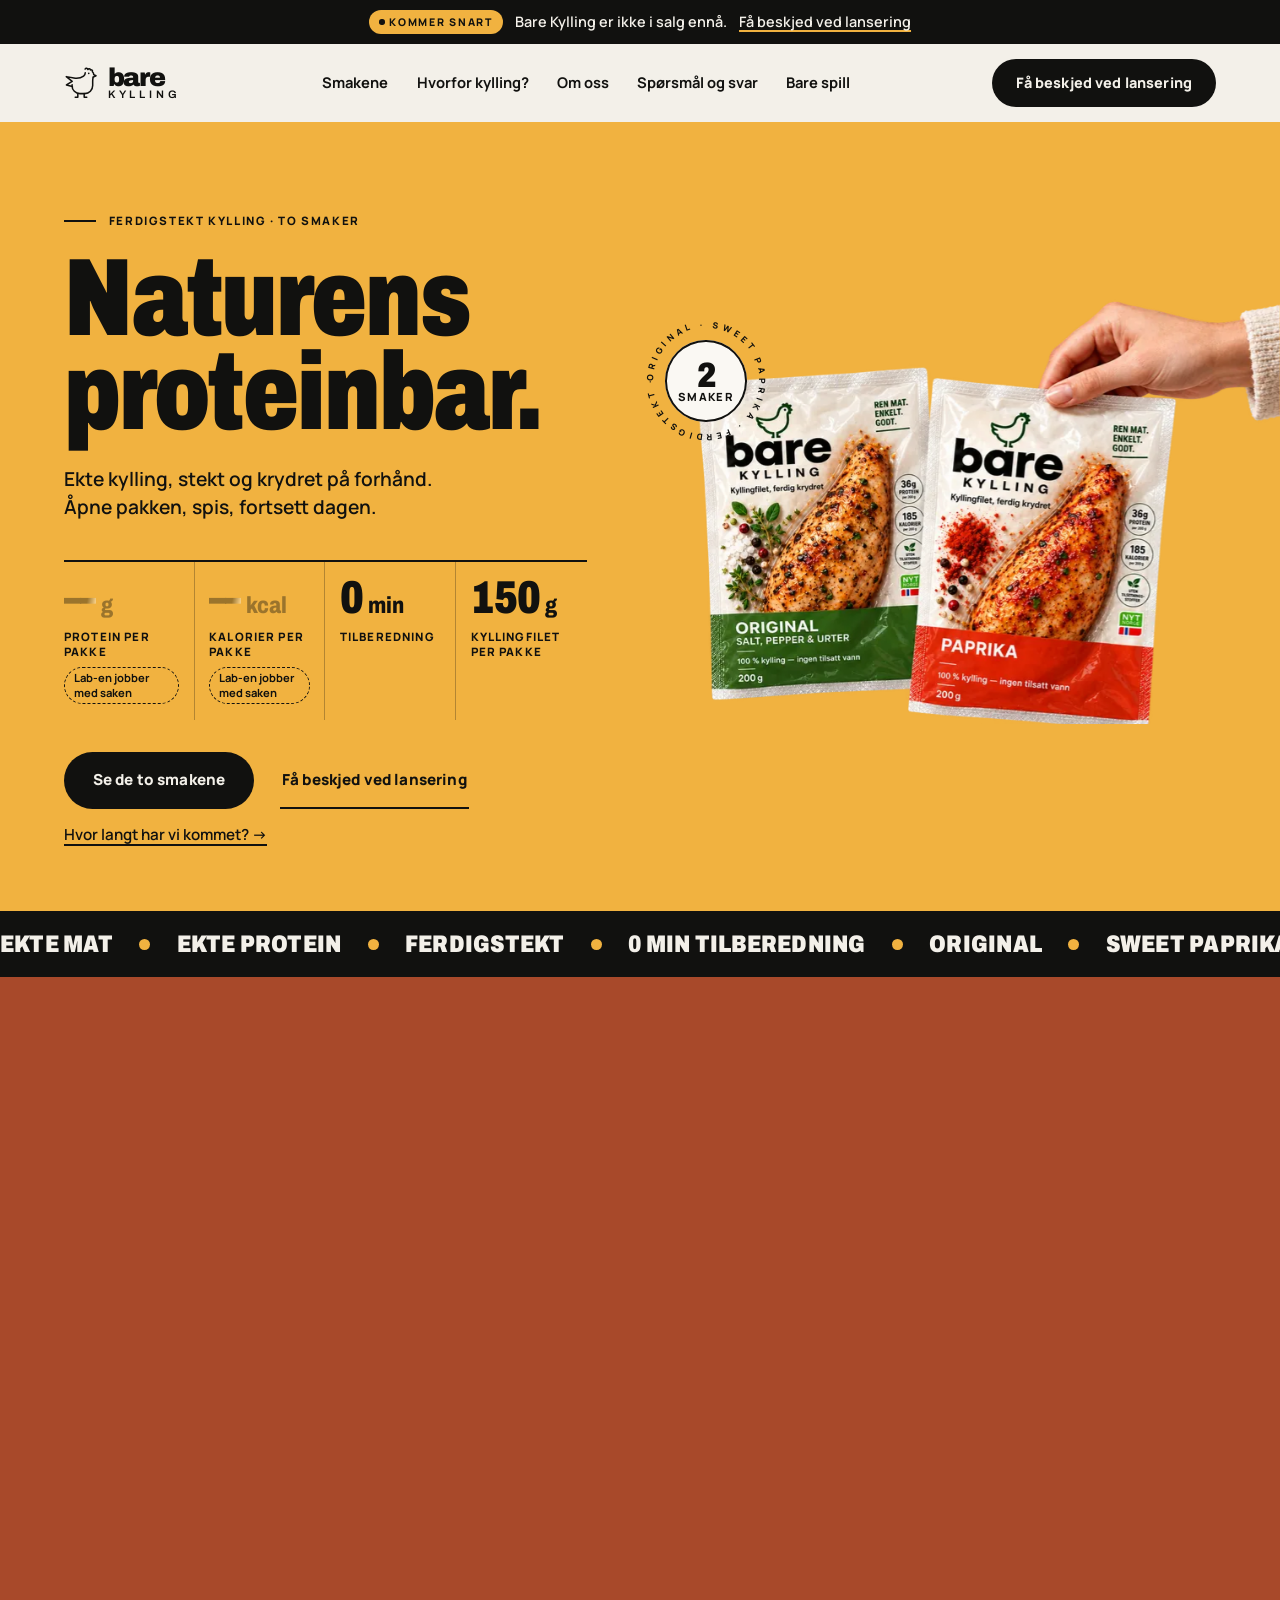
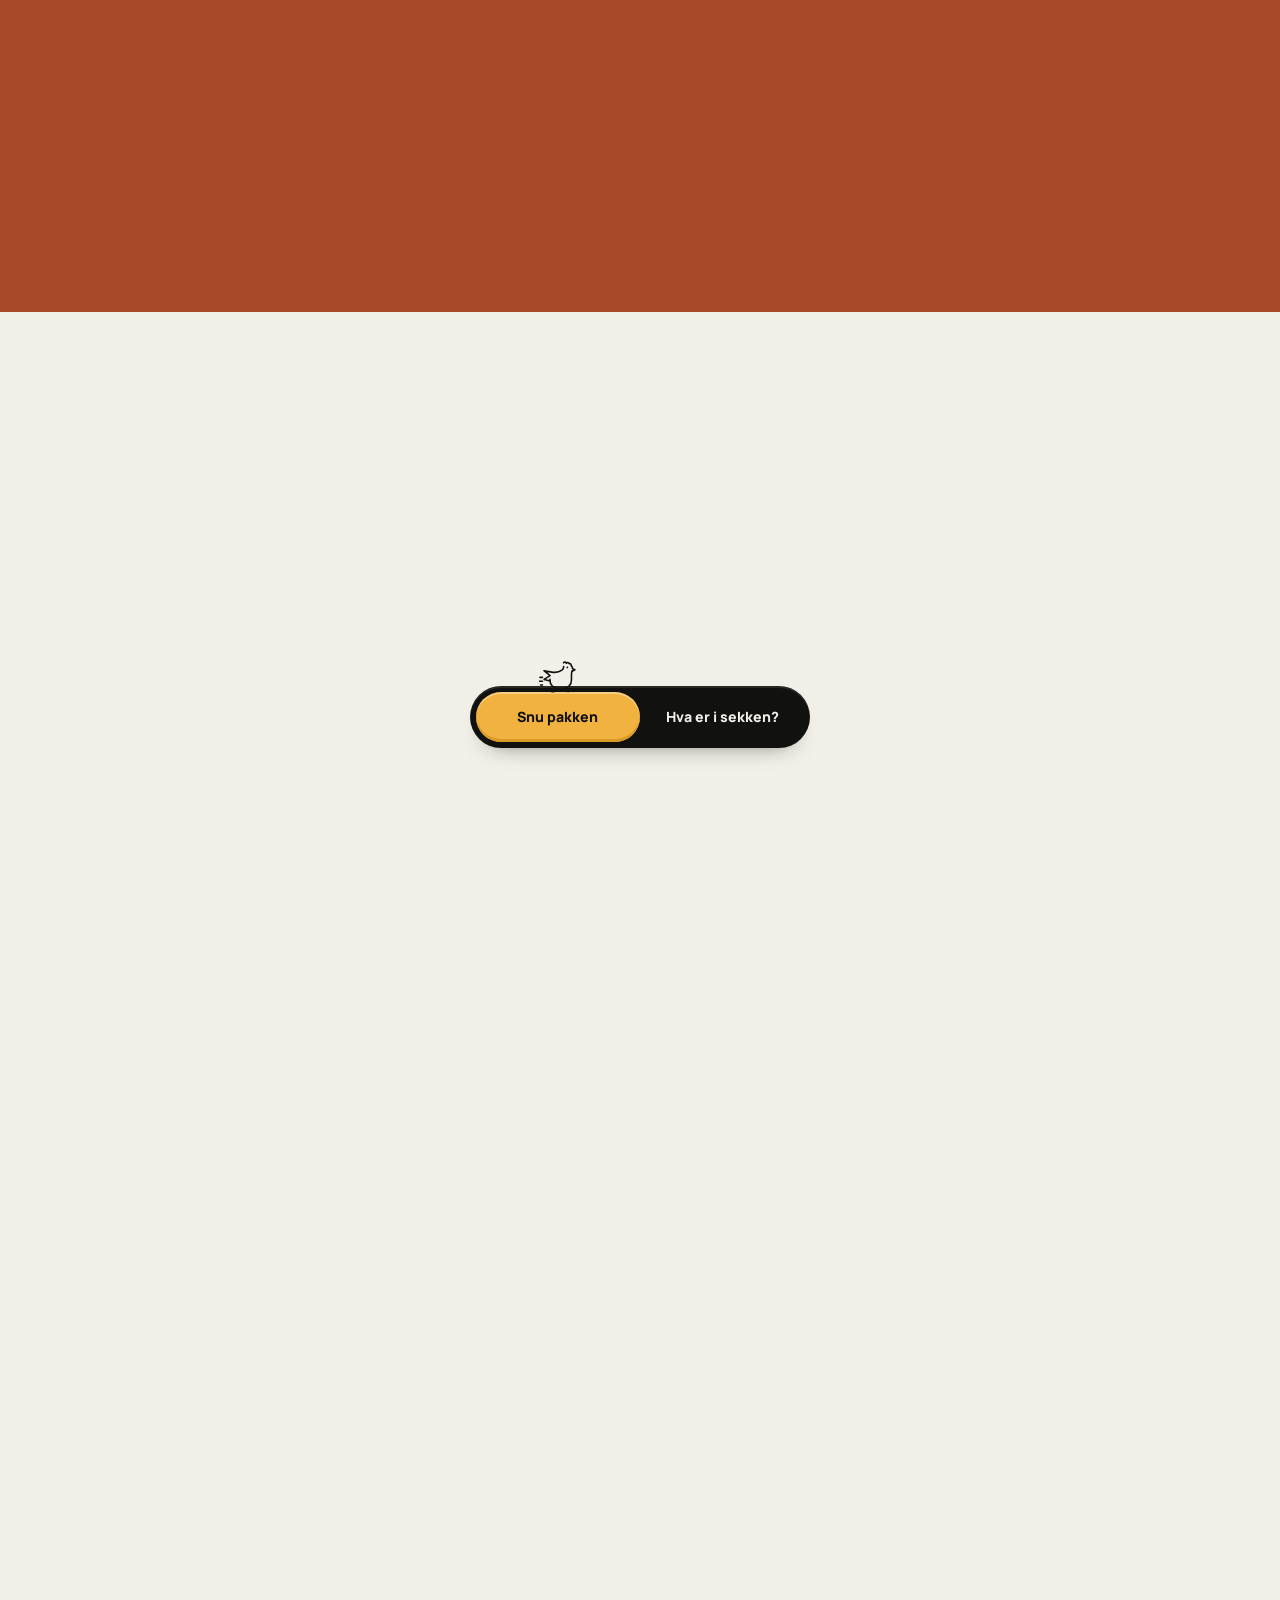
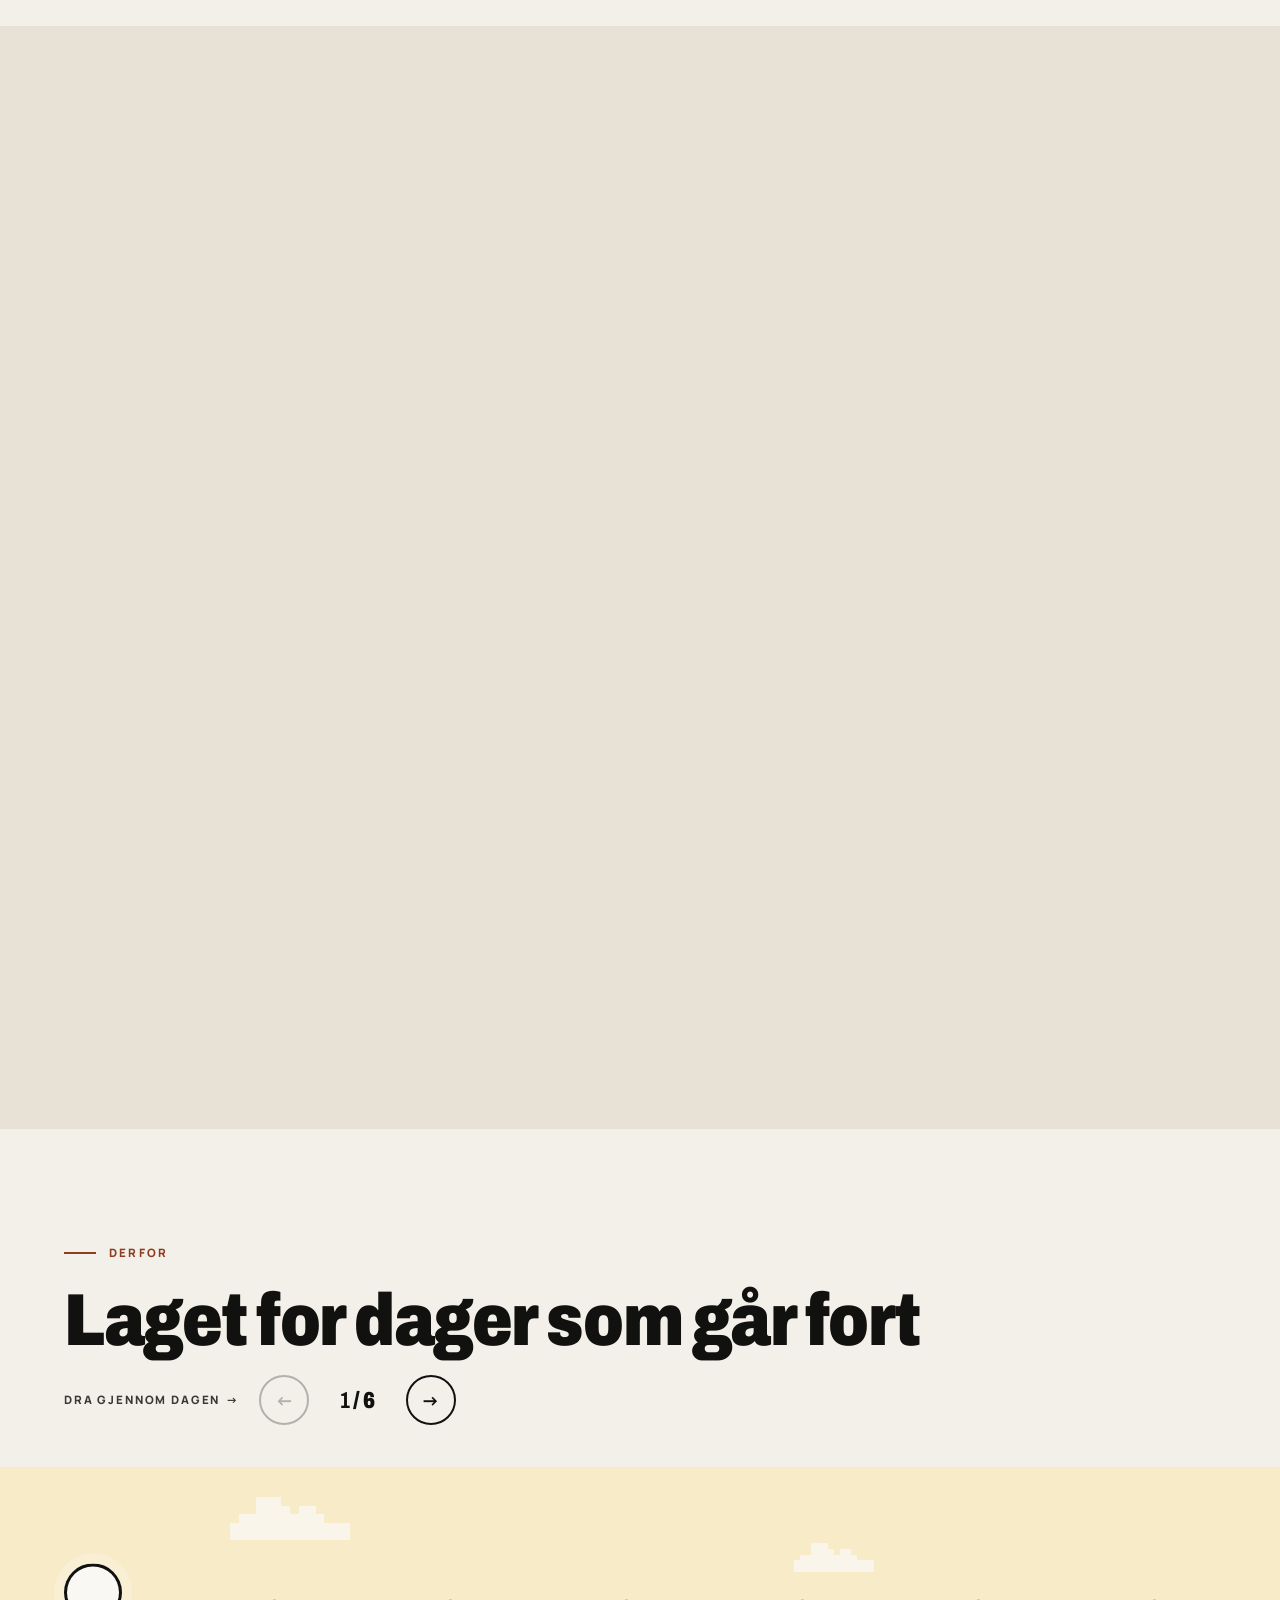
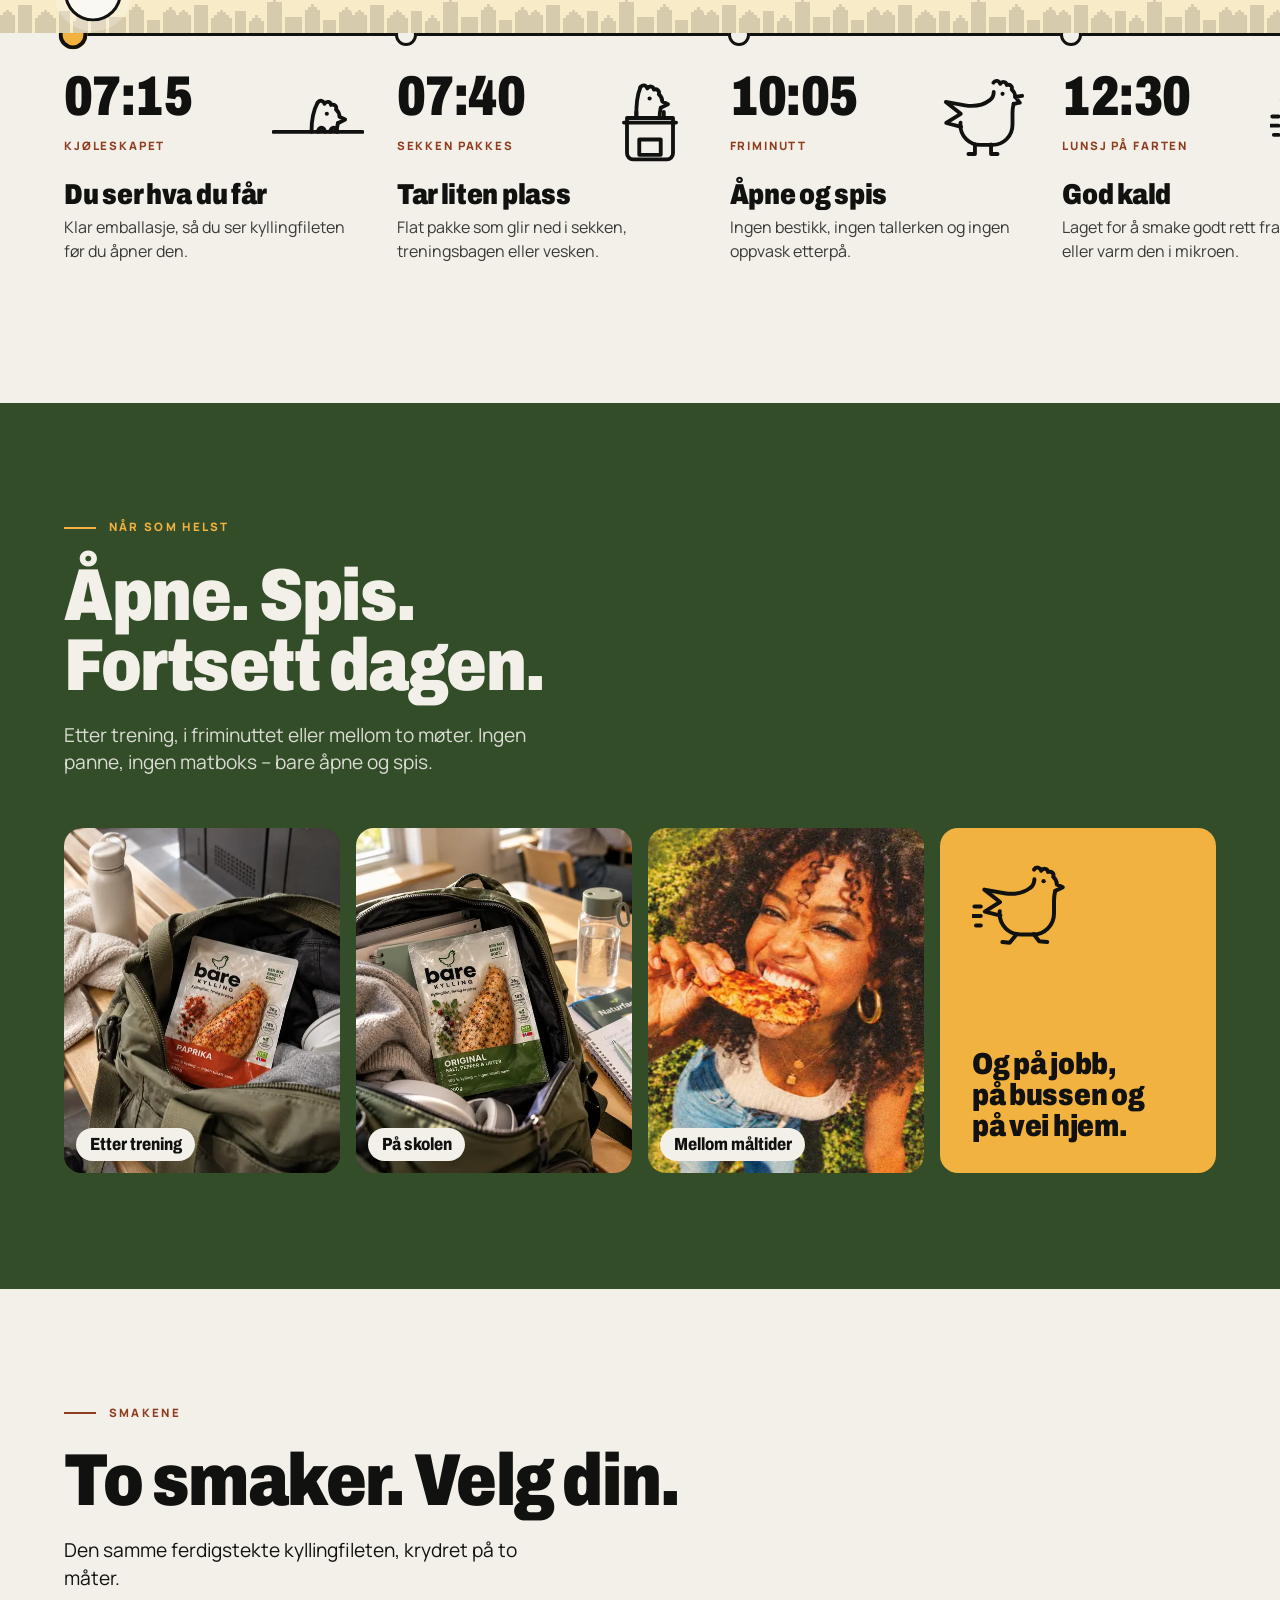
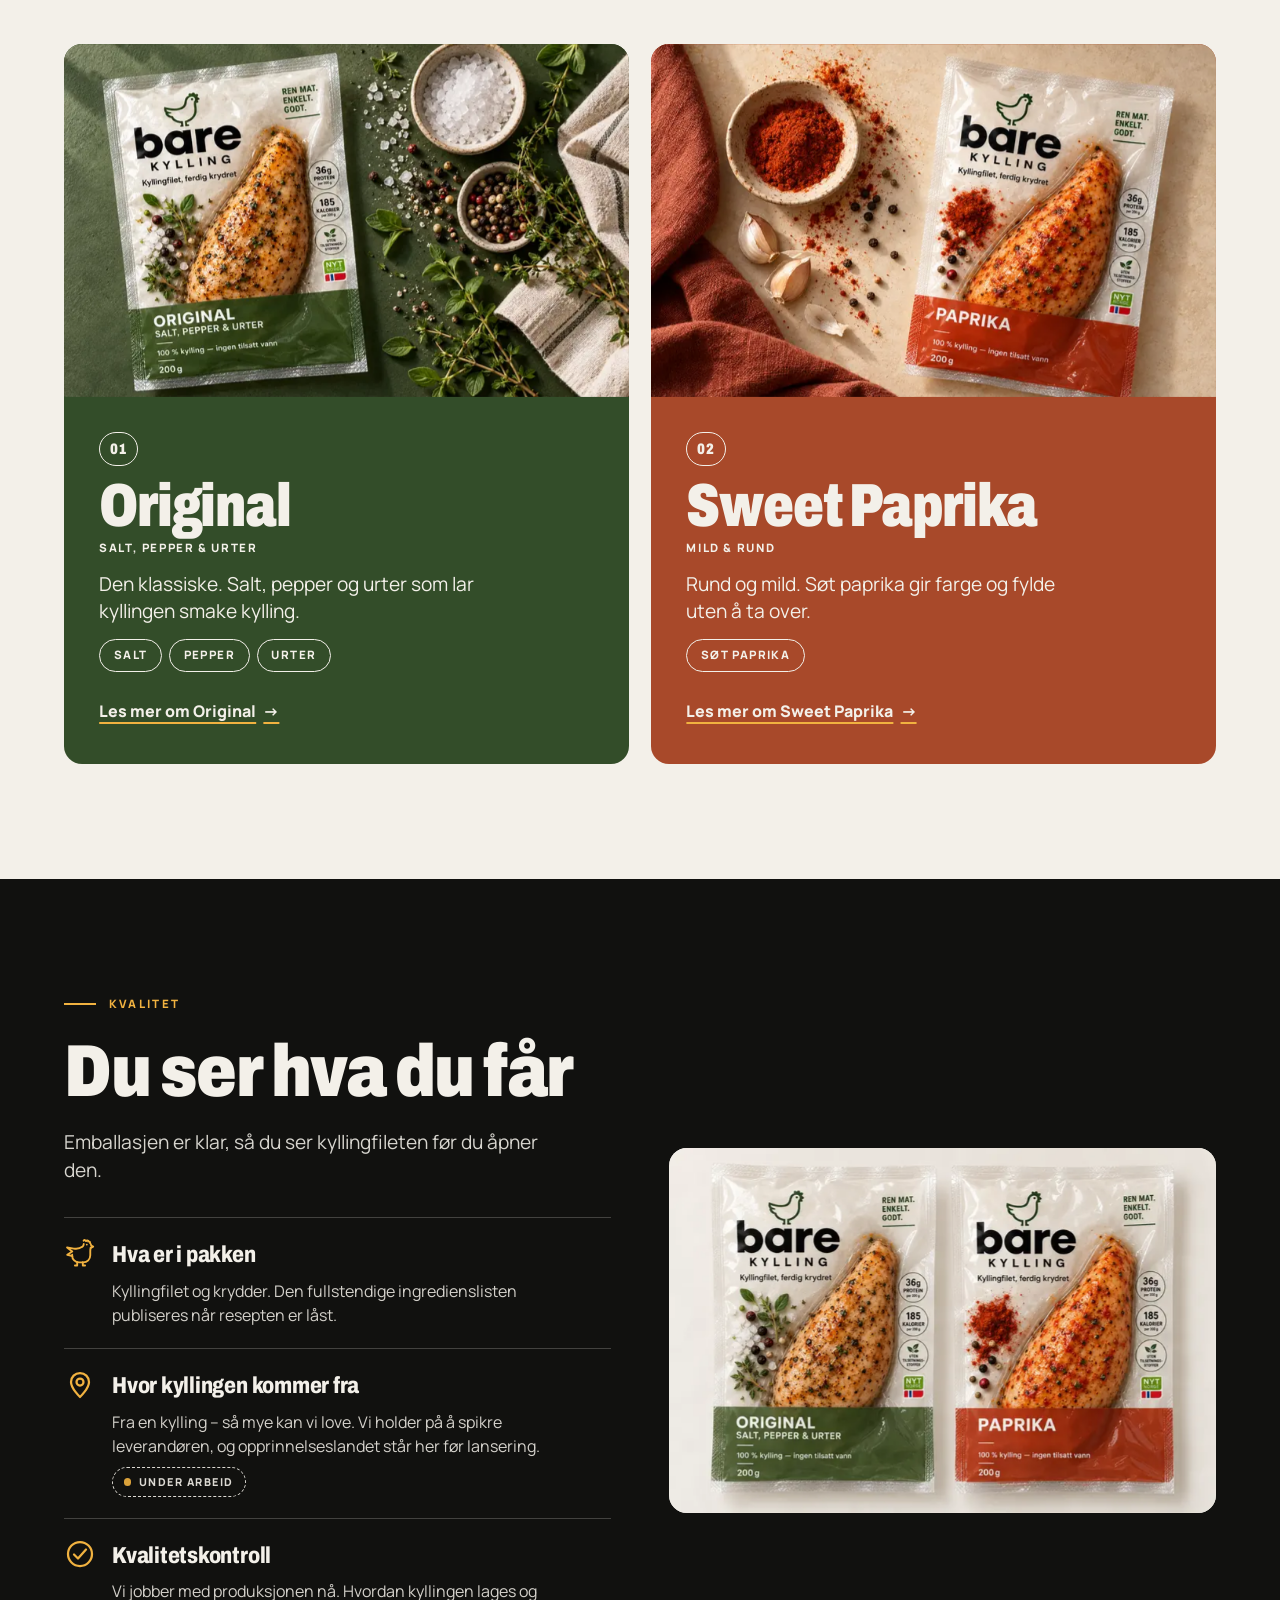
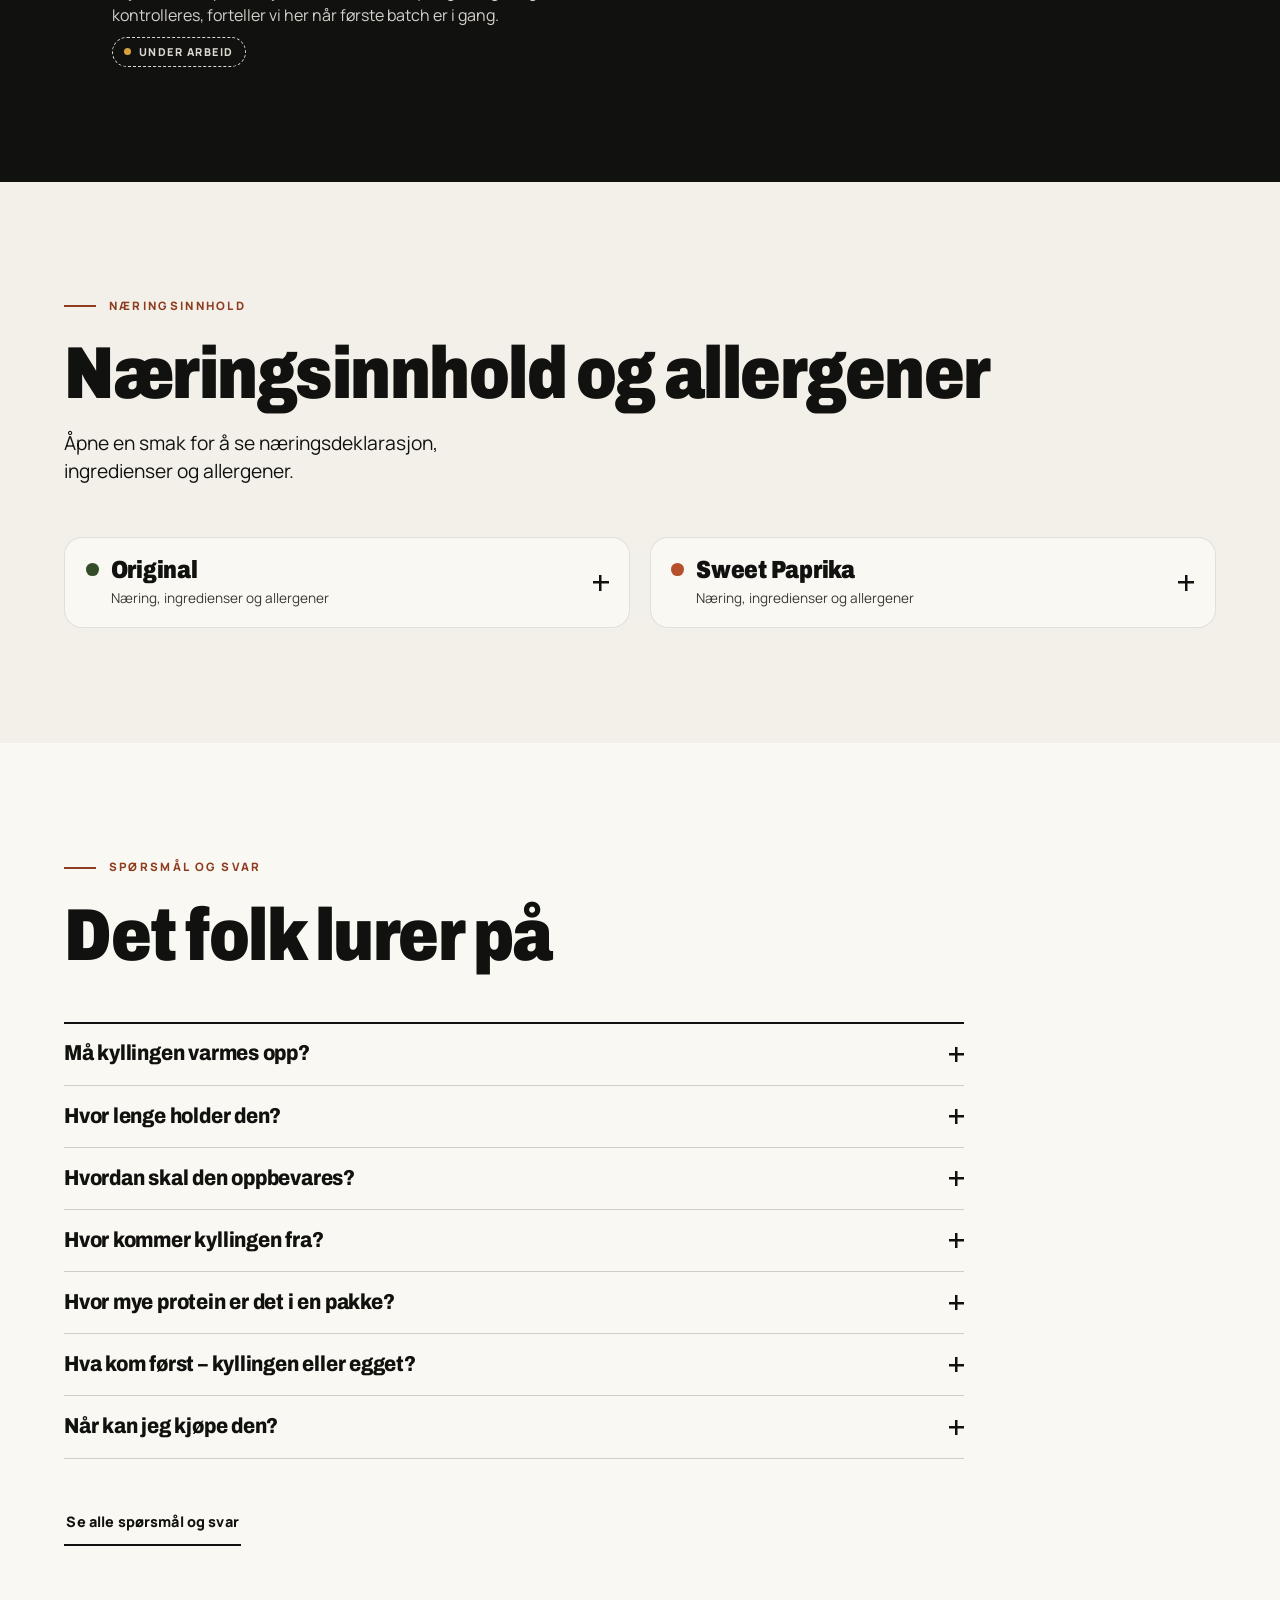
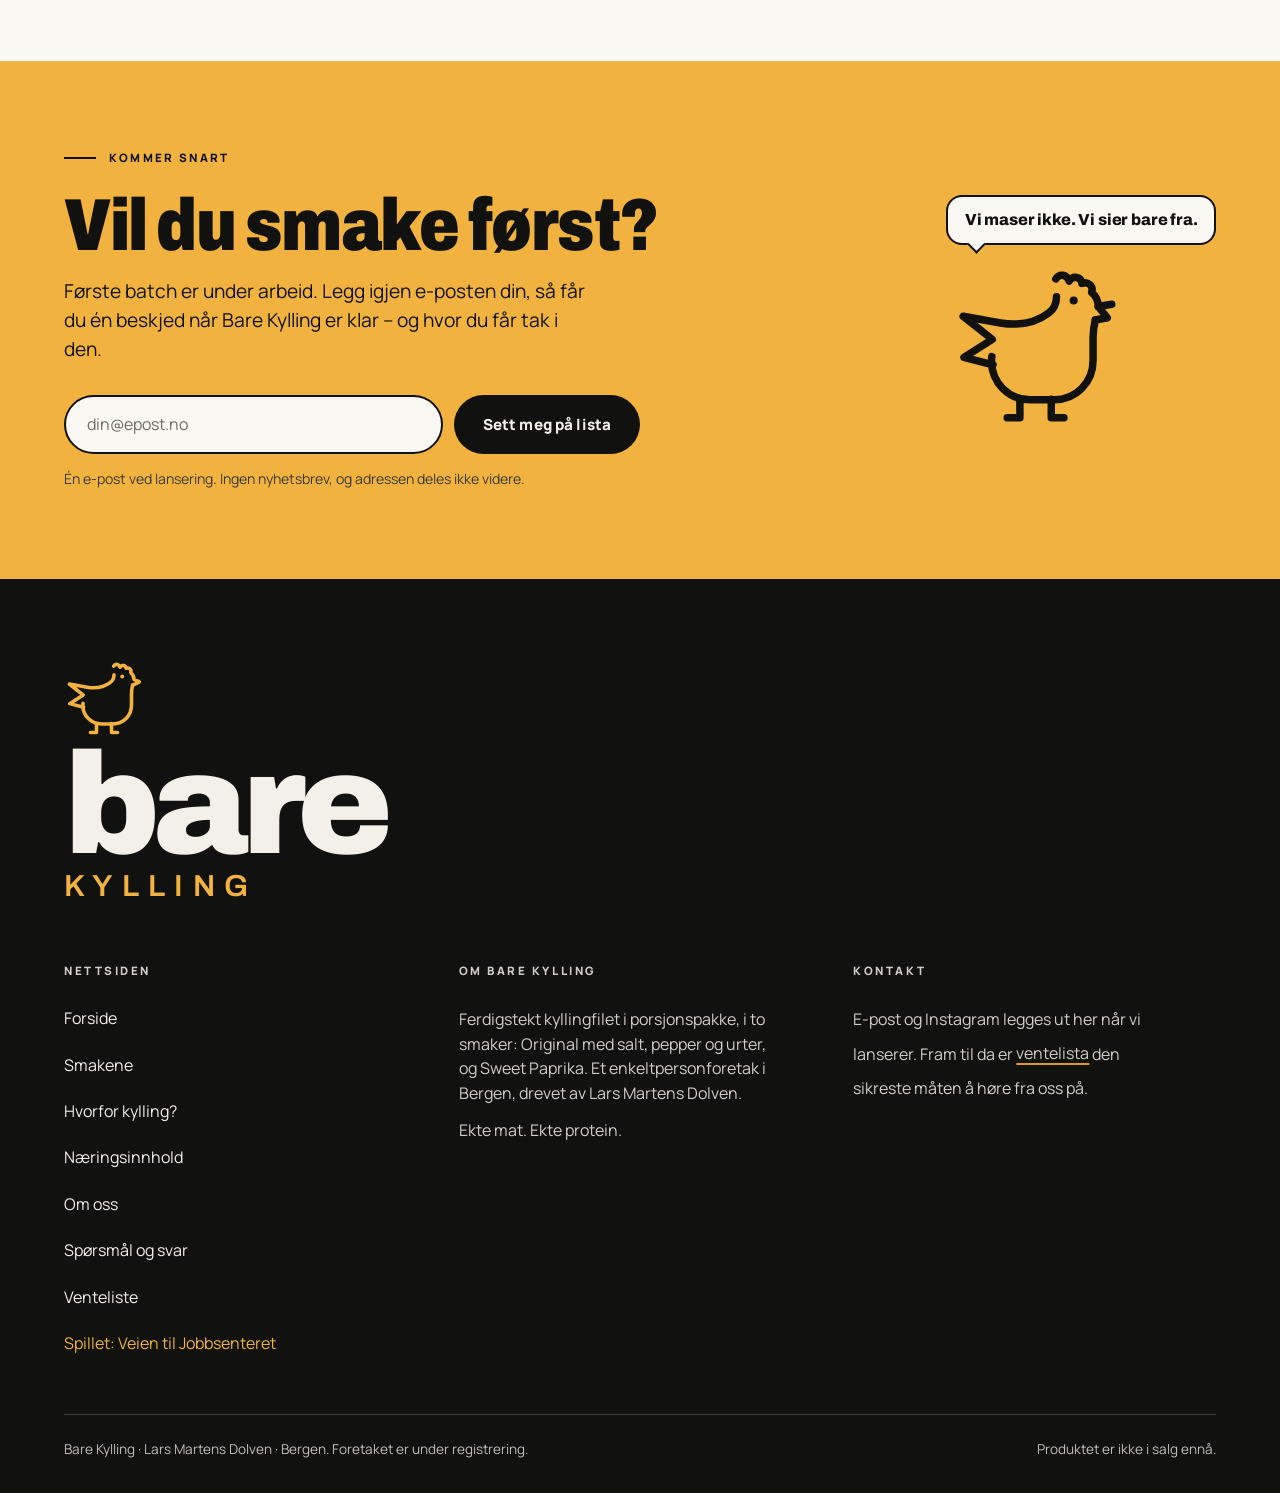
==== commit f87d1a96: "Problemet åpner på proteinbaren «Snu pakken» er nå første fane og første visning, og «Hva er i sekke" ====
--- a/bare-kylling/index.html
+++ b/bare-kylling/index.html
@@ -253,7 +253,8 @@
 <!-- ============================================================
      PROBLEMET – protein på farten
      En bryter veksler mellom to visninger:
-       «Snu pakken»       – proteinbaren snus, og baksiden er vår etikett
+       «Snu pakken»       – vises først. Proteinbaren snus: baksiden viser typiske
+                            ingredienser med stikkord fra forskningen, og kildene under
        «Hva er i sekken?» – trykk på tingene i sekken og få en kort dom
      Konklusjonen under står alltid synlig. Uten JavaScript vises begge
      visningene under hverandre, og bryteren er skjult. Se «6. BRYTEREN»
@@ -271,8 +272,8 @@
 
     <div class="problem__bryter">
       <div class="bryter" role="tablist" aria-label="Velg hvordan du vil se forskjellen" data-valgt="0" hidden>
-        <button class="bryter__valg" type="button" role="tab" id="fane-sekk" aria-controls="vis-sekk" aria-selected="true">Hva er i sekken?</button>
-        <button class="bryter__valg" type="button" role="tab" id="fane-pakke" aria-controls="vis-pakke" aria-selected="false" tabindex="-1">Snu pakken</button>
+        <button class="bryter__valg" type="button" role="tab" id="fane-pakke" aria-controls="vis-pakke" aria-selected="true">Snu pakken</button>
+        <button class="bryter__valg" type="button" role="tab" id="fane-sekk" aria-controls="vis-sekk" aria-selected="false" tabindex="-1">Hva er i sekken?</button>
         <span class="bryter__knott" aria-hidden="true">
           <svg class="bryter__kylling" focusable="false"><use href="images/figurer.svg#kylling-loper"></use></svg>
         </span>
@@ -280,7 +281,62 @@
     </div>
 
     <div class="scene">
-      <!-- Visning 1 (vises først): hva er i sekken? Tingene er knapper; dommen står i boblen. -->
+      <!-- Visning 1 (vises først): snu pakken -->
+      <div class="scene__vis" id="vis-pakke" role="tabpanel" aria-labelledby="fane-pakke">
+        <div class="snu">
+          <div class="snu__kort">
+            <div class="snu__flate">
+              <figure class="snu__side snu__side--for">
+                <picture>
+                  <source type="image/webp"
+                          srcset="images/proteinbar-salt-karamell-720.webp 720w, images/proteinbar-salt-karamell-1100.webp 1100w, images/proteinbar-salt-karamell-1448.webp 1448w"
+                          sizes="(min-width: 900px) 640px, 100vw" />
+                  <img src="images/proteinbar-salt-karamell.jpg"
+                       alt="En påbitt proteinbar med salt karamell i blå innpakning."
+                       width="1448" height="1086" loading="lazy" decoding="async" />
+                </picture>
+              </figure>
+              <div class="snu__side snu__side--bak">
+                <div class="baksiden">
+                  <p class="sr-only">Baksiden av en vanlig proteinbar. Typiske ingredienser, og hva forskningen sier om dem:</p>
+                  <p class="baksiden__liste" aria-hidden="true"><b>Ingredienser:</b> melkeproteinblanding (melkeproteinisolat, myseproteinkonsentrat), søtstoff (maltitol), sjokoladeovertrekk (søtstoff (maltitol), kakaomasse, kakaosmør, palmfett, emulgator (soyalecitin)), fuktighetsbevarende middel (glyserol), soyaproteinisolat, kollagenhydrolysat, palmfett, emulgator (E471), aroma, salt, søtstoff (sukralose). Overdrevent forbruk kan ha avførende virkning.</p>
+                  <ul class="baksiden__ord">
+                    <li class="stikk" style="--i:0"><b>Ultraprosessert</b> <span>knyttet til kreft<sup>1</sup></span></li>
+                    <li class="stikk" style="--i:1"><b>E471</b> <span>bryst- og prostatakreft<sup>2</sup></span></li>
+                    <li class="stikk" style="--i:2"><b>Sukralose</b> <span>skadet DNA i celleforsøk<sup>3</sup></span></li>
+                    <li class="stikk" style="--i:3"><b>Søtningsmidler</b> <span>WHO fraråder<sup>4</sup></span></li>
+                    <li class="stikk" style="--i:4"><b>Maltitol</b> <span>kan virke avførende<sup>5</sup></span></li>
+                    <li class="stikk" style="--i:5"><b>Palmfett</b> <span>øker LDL-kolesterolet<sup>6</sup></span></li>
+                  </ul>
+                  <p class="baksiden__band"><span>Bare Kylling:</span><span>kyllingfilet og krydder.</span></p>
+                </div>
+              </div>
+            </div>
+          </div>
+          <div class="snu__under">
+            <p class="snu__tekst" aria-live="polite">En vanlig proteinbar.</p>
+            <button class="btn btn--ink snu__knapp" type="button" aria-pressed="false" hidden>
+              <span class="snu__ikon" aria-hidden="true">↻</span>
+              <span class="snu__ord">Snu pakken</span>
+            </button>
+          </div>
+
+          <div class="funn">
+            <h3 class="funn__h">Hva forskningen sier</h3>
+            <ol class="funn__liste">
+              <li><b>Ultraprosessert mat.</b> Når ultraprosessert mat utgjorde ti prosentpoeng mer av kostholdet, var risikoen for kreft 12 % høyere. Studie av 105&nbsp;000 voksne. <a class="link" href="https://doi.org/10.1136/bmj.k322" rel="noopener">Fiolet mfl., BMJ 2018</a></li>
+              <li><b>Emulgator E471</b> (mono- og diglyserider av fettsyrer). De som fikk i seg mest, hadde 15 % høyere risiko for kreft, 24 % for brystkreft og 46 % for prostatakreft. Studie av 92&nbsp;000 voksne. <a class="link" href="https://doi.org/10.1371/journal.pmed.1004338" rel="noopener">Sellem mfl., PLOS Medicine 2024</a></li>
+              <li><b>Sukralose.</b> Sukralose-6-acetat, et stoff som dannes når søtstoffet lages, skadet arvestoffet (DNA) i celleforsøk. <a class="link" href="https://doi.org/10.1080/10937404.2023.2213903" rel="noopener">Schiffman mfl., Journal of Toxicology and Environmental Health 2023</a></li>
+              <li><b>Søtningsmidler.</b> Verdens helseorganisasjon fraråder søtningsmidler for vektkontroll. Langvarig bruk er knyttet til høyere risiko for diabetes type 2 og hjerte- og karsykdom. <a class="link" href="https://www.who.int/news/item/15-05-2023-who-advises-not-to-use-non-sugar-sweeteners-for-weight-control-in-newly-released-guideline" rel="noopener">WHO 2023</a></li>
+              <li><b>Maltitol</b> og andre sukkeralkoholer. Inneholder et produkt mer enn 10 %, må etiketten advare om at «overdrevent forbruk kan ha avførende virkning». <a class="link" href="https://eur-lex.europa.eu/eli/reg/2011/1169/oj" rel="noopener">EU-forordning 1169/2011, vedlegg III</a></li>
+              <li><b>Palmfett.</b> Mye mettet fett. WHO anbefaler å begrense mettet fett, fordi det øker LDL-kolesterolet og risikoen for hjerte- og karsykdom. <a class="link" href="https://www.who.int/publications/i/item/9789240073630" rel="noopener">WHO 2023</a></li>
+            </ol>
+            <p class="funn__note">Ingredienslisten er satt sammen av ingredienser som er vanlige i proteinbarer. Ikke alle barer har alle sammen, så les etiketten. Kostholdsstudiene viser sammenhenger, ikke bevist årsak. Med kyllingfilet og krydder slipper du å lure.</p>
+          </div>
+        </div>
+      </div>
+
+      <!-- Visning 2: hva er i sekken? Tingene er knapper; dommen står i boblen. -->
       <div class="scene__vis" id="vis-sekk" role="tabpanel" aria-labelledby="fane-sekk">
         <div class="sekk">
           <div class="sekk__figur">
@@ -352,53 +408,6 @@
           </div>
 
           <p class="bubble sekk__boble" aria-live="polite" data-dom-boble>Trykk på noe i sekken.</p>
-        </div>
-      </div>
-
-      <!-- Visning 2: snu pakken -->
-      <div class="scene__vis" id="vis-pakke" role="tabpanel" aria-labelledby="fane-pakke">
-        <div class="snu">
-          <div class="snu__kort">
-            <div class="snu__flate">
-              <figure class="snu__side snu__side--for">
-                <picture>
-                  <source type="image/webp"
-                          srcset="images/proteinbar-salt-karamell-720.webp 720w, images/proteinbar-salt-karamell-1100.webp 1100w, images/proteinbar-salt-karamell-1448.webp 1448w"
-                          sizes="(min-width: 900px) 640px, 100vw" />
-                  <img src="images/proteinbar-salt-karamell.jpg"
-                       alt="En påbitt proteinbar med salt karamell i blå innpakning."
-                       width="1448" height="1086" loading="lazy" decoding="async" />
-                </picture>
-              </figure>
-              <div class="snu__side snu__side--bak">
-                <div class="etikett">
-                  <p class="sr-only">Baksiden av en pakke Bare Kylling:</p>
-                  <p class="etikett__merke" aria-hidden="true">
-                    <svg viewBox="-6 -6 112 112" fill="none" stroke="currentColor" stroke-width="5" stroke-linecap="round" stroke-linejoin="round" aria-hidden="true" focusable="false">
-                      <path d="M63.5 4c2.5-4 7.5-3 9 1.5 2.5-4 8-3 8.5 1.5 4-1.5 8 1.5 6.5 6 3 2.5 4.5 6 4.5 9.5l7.5 3.5-9 4.5" />
-                      <path d="M90 30.5c-1 4.5-1.5 8-1.5 12.5v15.5C88.5 73.5 77 85 62.5 85h-16C32 85 20.5 73.5 20.5 59c0-1 0-2 .2-3" />
-                      <path d="M21.5 61.5L2 56.5l19-12L1.5 29l25 4.5c12.5 2 24-.5 32-6.5 3.5-2.5 5.5-6.5 5.5-11" />
-                      <path d="M39.5 84.5V97h-8.5M60.5 84.5V97h8.5" />
-                      <circle cx="75.5" cy="18.5" r="2.7" fill="currentColor" stroke="none" />
-                    </svg>
-                    <span class="etikett__ord"><span class="etikett__bare">bare</span><span class="etikett__kylling">Kylling</span></span>
-                  </p>
-                  <p class="etikett__k">Ingredienser</p>
-                  <p class="etikett__v">Kyllingfilet og krydder.</p>
-                  <p class="etikett__fin">Full ingrediensliste med mengder kommer når resepten er låst.</p>
-                  <p class="etikett__band"><span>Ferdigstekt</span><span>150 g</span></p>
-                </div>
-                <span class="etikett__stempel" aria-hidden="true">Ekte<br />mat</span>
-              </div>
-            </div>
-          </div>
-          <div class="snu__under">
-            <p class="snu__tekst" aria-live="polite">En vanlig proteinbar.</p>
-            <button class="btn btn--ink snu__knapp" type="button" aria-pressed="false" hidden>
-              <span class="snu__ikon" aria-hidden="true">↻</span>
-              <span class="snu__ord">Snu pakken</span>
-            </button>
-          </div>
         </div>
       </div>
     </div>
--- a/bare-kylling/css/style.css
+++ b/bare-kylling/css/style.css
@@ -631,51 +631,81 @@
   transition: width .3s var(--ease-sprett), height .3s var(--ease-sprett);
 }
 
-/* Baksiden: vår etikett, med sveisede ender som på baren */
-.etikett {
-  position: relative; height: 100%; min-height: 15rem;
-  display: flex; flex-direction: column; align-items: flex-start;
-  padding: clamp(1.1rem, 3.4vw, 2rem) clamp(2.2rem, 7vw, 3.8rem) calc(clamp(2.8rem, 6vw, 3.6rem) + 1rem);
+/* Baksiden av proteinbaren: ingredienslisten som bakgrunn, stikkordene fra
+   forskningen oppå, sveisede ender som på baren og vår etikett i bunnen */
+.baksiden {
+  --bar-bla: #1D3E9C;
+  position: relative; height: 100%; min-height: 15rem; overflow: hidden;
+  display: flex; flex-direction: column;
+  padding: clamp(.7rem, 2.4vw, 1.2rem) clamp(1.6rem, 6vw, 3.4rem) calc(clamp(2.4rem, 6vw, 3.2rem) + .6rem);
+  background: var(--bar-bla); color: var(--cream-hi);
+}
+.baksiden::before, .baksiden::after {
+  content: ''; position: absolute; top: 0; bottom: 0; z-index: 1; width: clamp(12px, 2.6vw, 20px);
+  background: repeating-linear-gradient(180deg, #16307A 0 3px, #2A4FB4 3px 6px);
+}
+.baksiden::before { left: 0; } .baksiden::after { right: 0; }
+.baksiden__liste {
+  font-size: clamp(.62rem, 1.5vw, .84rem); line-height: 1.45; opacity: .5; text-wrap: pretty;
+  display: -webkit-box; -webkit-box-orient: vertical; -webkit-line-clamp: 5; overflow: hidden;
+}
+.baksiden__liste b { font-weight: 800; }
+.baksiden__ord {
+  position: relative; z-index: 1;
+  display: grid; grid-template-columns: repeat(2, minmax(0, 1fr)); gap: clamp(.4rem, 1.4vw, .75rem);
+  margin: auto 0; padding: .7rem 0 0; list-style: none;
+}
+@media (min-width: 561px) { .baksiden__ord { grid-template-columns: repeat(3, minmax(0, 1fr)); } }
+.stikk {
+  position: relative;
+  display: flex; flex-direction: column; justify-content: center; gap: .15rem;
+  padding: .45rem .7rem .5rem; border-radius: var(--r-sm);
   background: var(--cream-hi); color: var(--ink);
-}
-.etikett::before, .etikett::after {
-  content: ''; position: absolute; top: 0; bottom: 0; width: clamp(14px, 3vw, 22px);
-  background: repeating-linear-gradient(180deg, #E2DACB 0 3px, #F4F0E7 3px 6px);
-}
-.etikett::before { left: 0; } .etikett::after { right: 0; }
-.etikett__merke { display: flex; align-items: center; gap: .55rem; }
-.etikett__merke svg { width: clamp(34px, 6vw, 46px); color: var(--forest); flex: none; }
-.etikett__ord { display: flex; flex-direction: column; line-height: .82; }
-.etikett__bare { font-family: var(--display); font-weight: 900; font-size: clamp(1.5rem, 3.6vw, 2.2rem); letter-spacing: -.045em; }
-.etikett__kylling { font-family: var(--display); font-weight: 600; font-size: clamp(.6rem, 1.2vw, .72rem); text-transform: uppercase; letter-spacing: .36em; margin-top: .2rem; }
-.etikett__k {
-  margin-top: clamp(.9rem, 3vw, 1.6rem);
-  font-size: var(--fs-label); font-weight: 800; letter-spacing: .2em; text-transform: uppercase; color: var(--paprika-deep);
-}
-.etikett__v {
+  box-shadow: 0 0 0 2px var(--ink), 3px 4px 0 rgba(17, 17, 15, .35);
+  font-size: clamp(.72rem, 1.5vw, .86rem); line-height: 1.15;
+  rotate: calc((var(--i) - 2.5) * 1.2deg);
+}
+.stikk b {
   font-family: var(--display); font-weight: 900; font-stretch: var(--condensed);
-  font-size: clamp(2rem, 6vw, 3.5rem); line-height: .95; letter-spacing: -.02em;
-  max-width: 11ch; margin-top: .25rem;
-}
-.etikett__fin { margin-top: .7rem; font-size: clamp(.72rem, 1.4vw, .82rem); line-height: 1.4; color: var(--ink-soft); max-width: 34ch; }
-.etikett__band {
-  position: absolute; left: 0; right: 0; bottom: 0;
-  display: flex; justify-content: space-between; gap: 1rem;
-  padding: clamp(.7rem, 1.8vw, .95rem) clamp(2.2rem, 7vw, 3.8rem);
+  font-size: 1.02em; text-transform: uppercase; letter-spacing: 0; color: var(--paprika-deep);
+  hyphens: auto;
+}
+/* Varseltrekanten sitter som et merke i hjørnet, så stikkordet får hele bredden */
+.stikk::after {
+  content: '!'; position: absolute; top: -.55rem; right: -.4rem;
+  width: 1.35rem; height: 1.35rem; border-radius: 50%;
+  display: grid; place-items: center;
+  background: var(--honey); color: var(--ink); box-shadow: 0 0 0 2px var(--ink);
+  font-family: var(--display); font-weight: 900; font-size: .8rem; line-height: 1;
+}
+.stikk sup { font-size: .7em; font-weight: 800; margin-left: .1em; }
+.baksiden__band {
+  position: absolute; left: 0; right: 0; bottom: 0; z-index: 2;
+  display: flex; flex-wrap: wrap; gap: 0 .45rem; justify-content: center;
+  padding: clamp(.6rem, 1.6vw, .85rem) 1rem;
   background: var(--forest); color: var(--cream);
   font-family: var(--display); font-weight: 800; font-stretch: var(--condensed);
-  font-size: clamp(1rem, 2.4vw, 1.4rem); text-transform: uppercase; letter-spacing: .02em; line-height: 1;
-}
-.etikett__stempel {
-  position: absolute; right: 9%; top: 11%;
-  width: clamp(68px, 14vw, 98px); aspect-ratio: 1; border-radius: 50%;
-  display: grid; place-items: center; text-align: center;
-  background: var(--honey); color: var(--ink);
-  font-family: var(--display); font-weight: 900; font-stretch: 75%;
-  font-size: clamp(1.05rem, 2.6vw, 1.5rem); line-height: .85; text-transform: uppercase;
-  box-shadow: inset 0 0 0 2px var(--ink), inset 0 0 0 5px var(--honey), inset 0 0 0 6.5px var(--ink);
-  transform: rotate(-12deg);
-}
+  font-size: clamp(.95rem, 2.2vw, 1.3rem); text-transform: uppercase; letter-spacing: .02em; line-height: 1.05;
+}
+.baksiden__band span:first-child { color: var(--honey); }
+/* Smal skjerm: bare stikkordet på kortet – forklaringen står i lista under */
+@media (max-width: 560px) {
+  .stikk span { display: none; }
+  .baksiden__liste { -webkit-line-clamp: 2; }
+}
+
+/* Hva forskningen sier – kildene under kortet, synlige når baren er snudd */
+.funn { width: min(100%, 620px); }
+.snu.er-klar:not(.er-snudd) .funn { display: none; }
+.funn__h {
+  font-family: var(--display); font-weight: 900; font-stretch: var(--condensed);
+  font-size: clamp(1.2rem, 2.6vw, 1.6rem); line-height: 1.05; margin-bottom: .8rem;
+}
+.funn__liste { display: grid; gap: .7rem; margin: 0; padding-left: 1.4rem; font-size: .92rem; line-height: 1.5; color: var(--ink-soft); }
+.funn__liste li::marker { font-weight: 800; color: var(--paprika-deep); }
+.funn__liste b { color: var(--ink); }
+.funn__liste a { white-space: normal; }
+.funn__note { margin-top: 1rem; font-size: .82rem; line-height: 1.5; color: var(--ink-soft); }
 
 .snu__under { display: flex; flex-wrap: wrap; align-items: center; justify-content: center; gap: .8rem 1.4rem; }
 .snu__tekst { font-weight: 700; color: var(--ink-soft); }
@@ -1678,7 +1708,8 @@
    Stempelet slås ned når pakken er snudd, kyllingen på bryteren hopper. */
 @keyframes stempel { 0% { opacity: 0; transform: rotate(-32deg) scale(1.9); } 60% { opacity: 1; transform: rotate(-9deg) scale(.92); } 100% { transform: rotate(-12deg) scale(1); } }
 @keyframes rist    { 0%, 100% { rotate: 0deg; } 20% { rotate: -7deg; } 45% { rotate: 6deg; } 70% { rotate: -3deg; } }
-.anim .snu.er-snudd .etikett__stempel { animation: stempel .55s var(--ease-sprett) .6s both; }
+.anim .snu.er-snudd .stikk { animation: pop .5s var(--ease-sprett) calc(.65s + var(--i) * .12s) both; }
+.anim .snu.er-snudd .funn { animation: inn-opp .5s var(--ease-ut) .9s both; }
 .bryter.hopp .bryter__kylling { animation: hopp .6s var(--ease) both; }
 .anim .ting.er-oppe { animation: rist .55s var(--ease) .15s; }
 
@@ -1996,7 +2027,7 @@
 .anim--myk .moment--text.is-in .figure,
 .anim--myk .qitem.is-in .qitem__icon, .anim--myk .mascot__knapp.hopp .figure { animation: none; }
 .anim--myk .stat__v.is-pending .stat__num { animation: none; background: none; color: inherit; }
-.anim--myk .snu.er-snudd .etikett__stempel { animation-name: inn; }
+.anim--myk .snu.er-snudd .stikk, .anim--myk .snu.er-snudd .funn { animation-name: inn; }
 .anim--myk .wordmark__icon, .anim--myk .wordmark__icon circle, .anim--myk .foot__icon circle,
 .anim--myk .pikselkylling, .anim--myk .pikselkylling i, .anim--myk .sticky-cta.vrikk,
 .anim--myk .foot__mark.klukk .foot__icon, .anim--myk .egg { animation: none; }
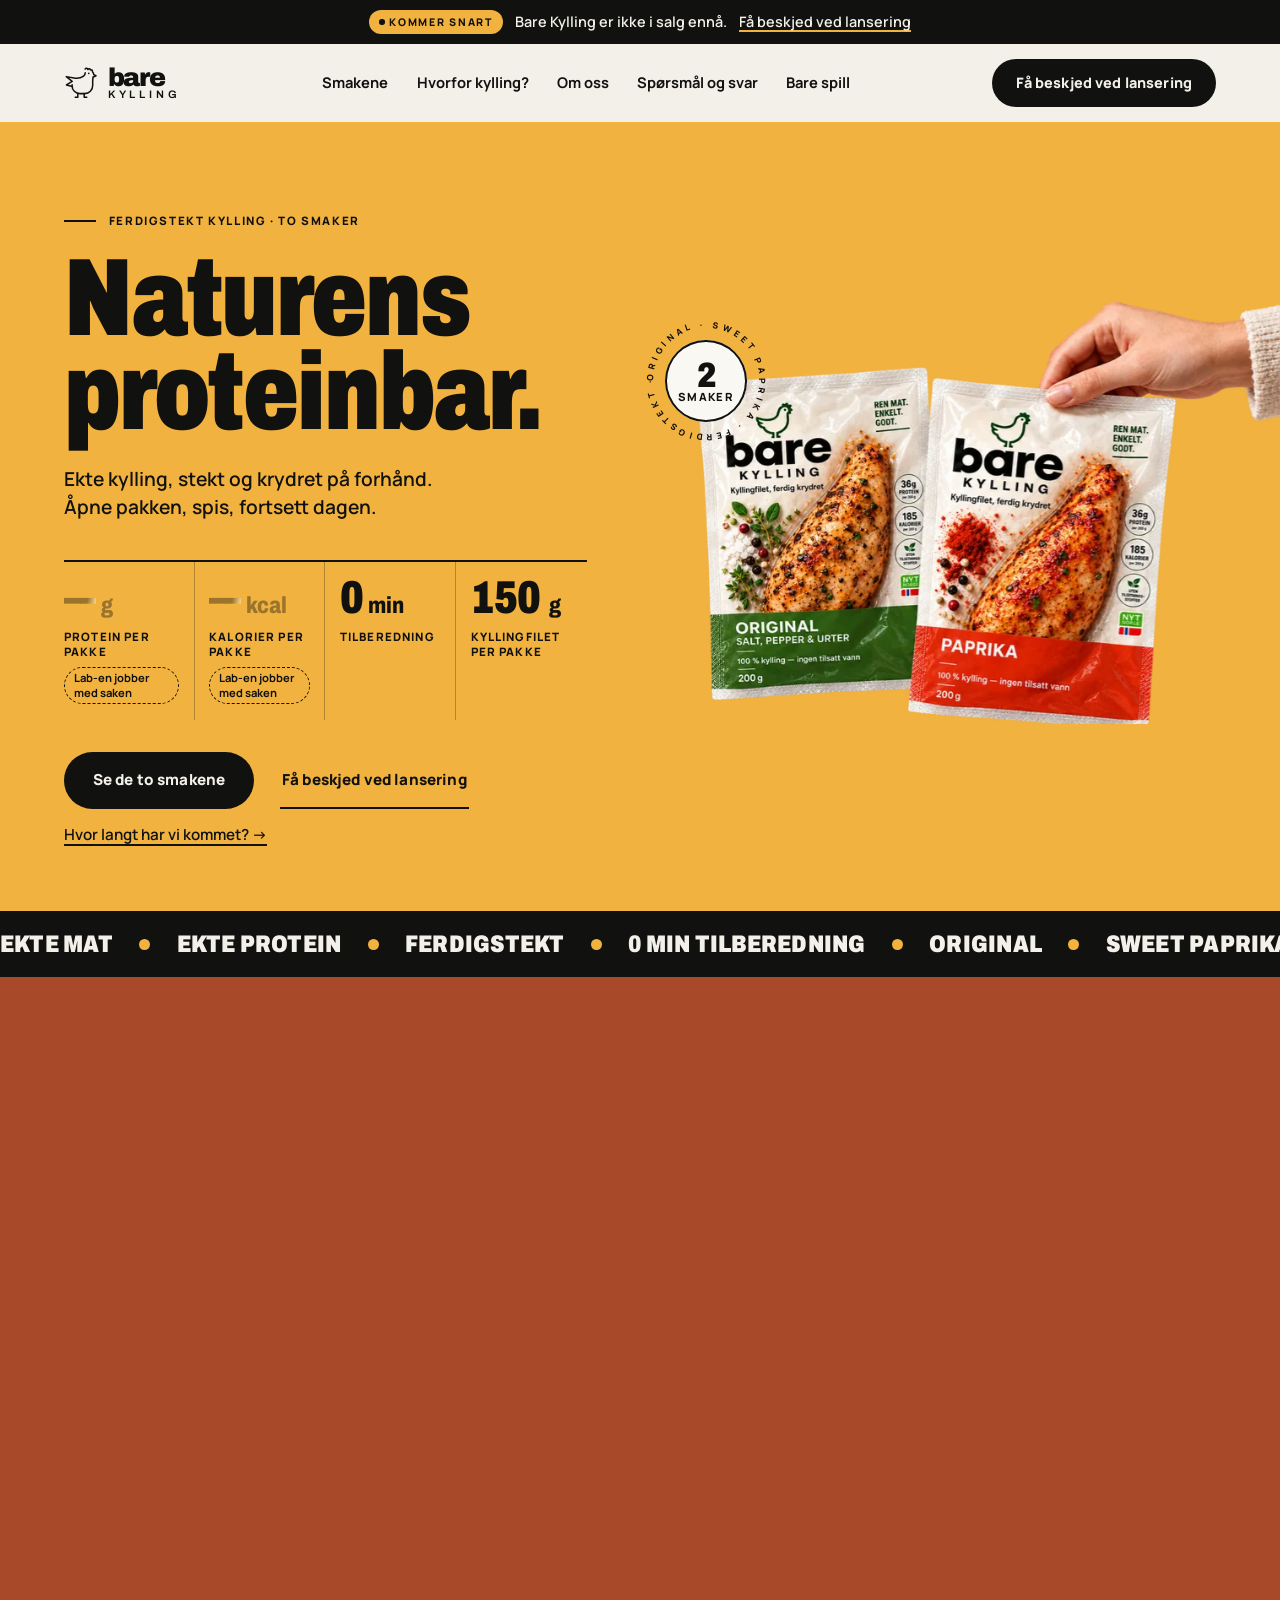
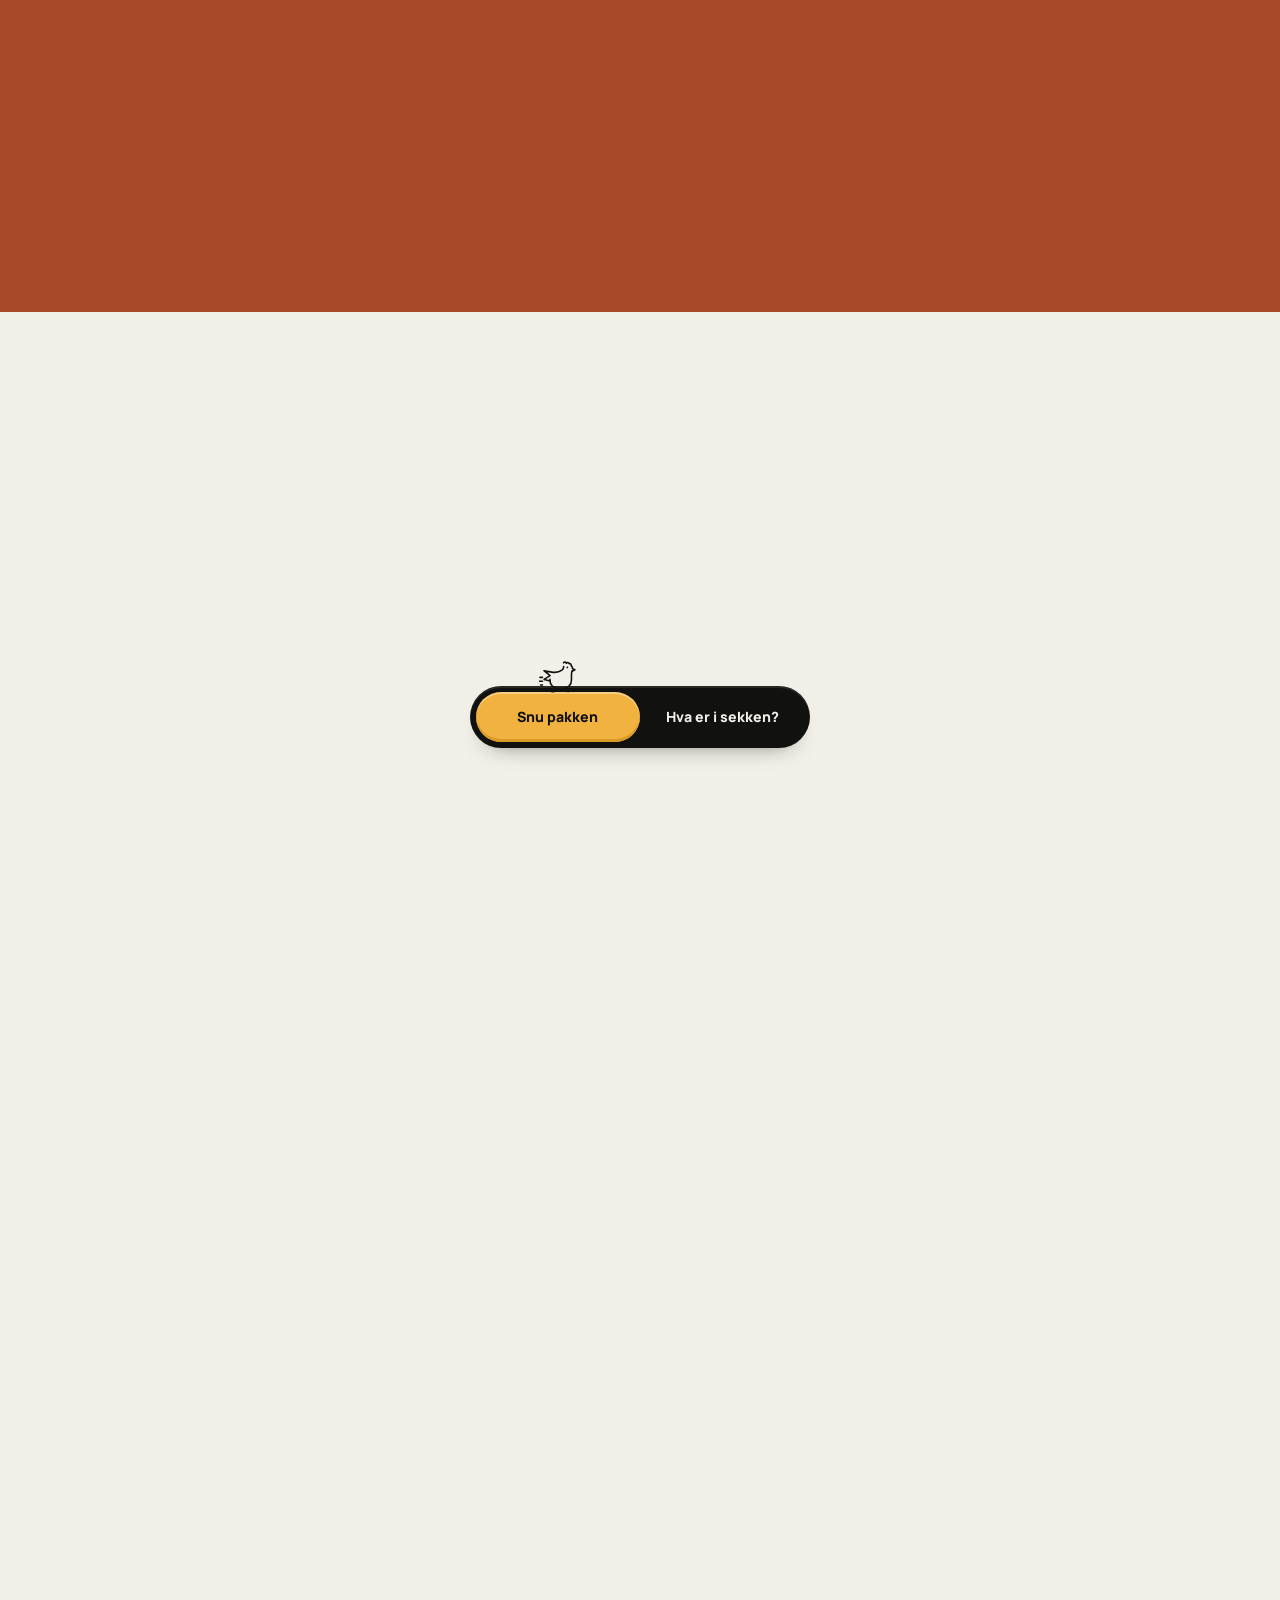
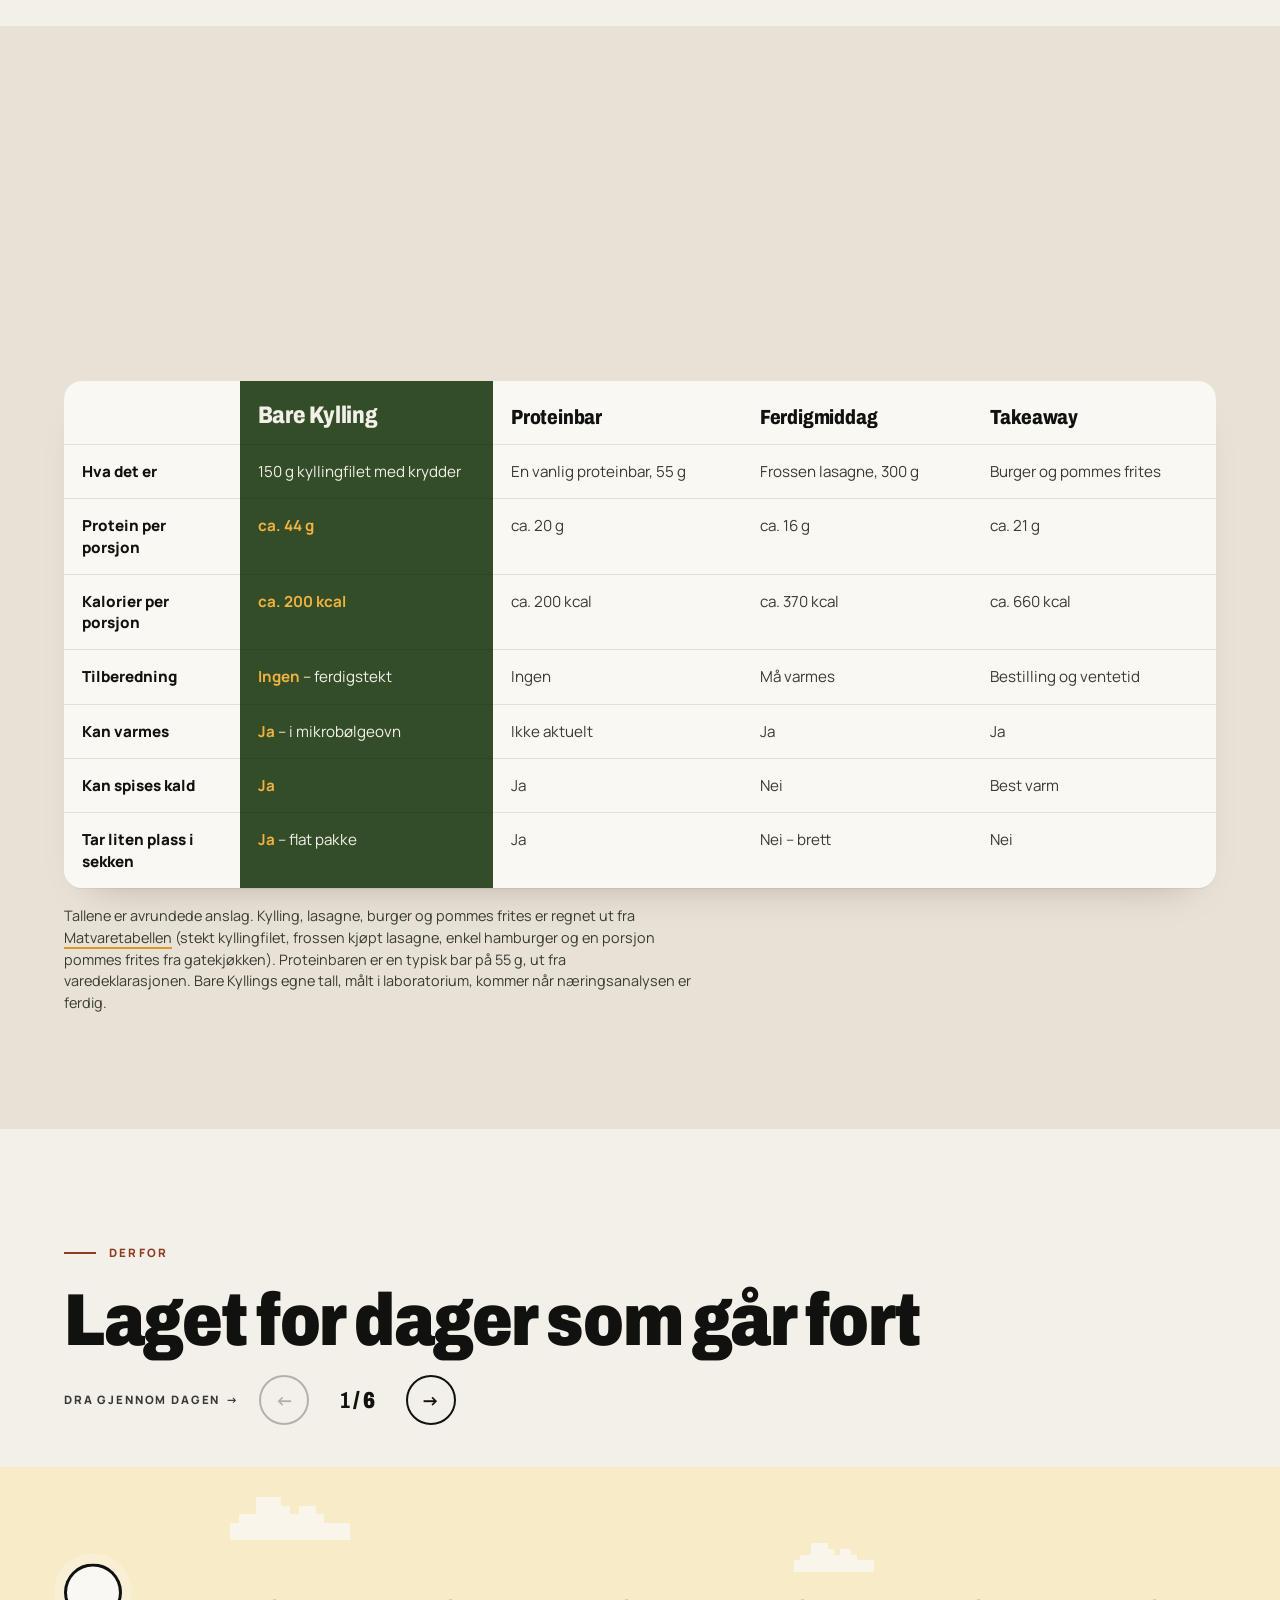
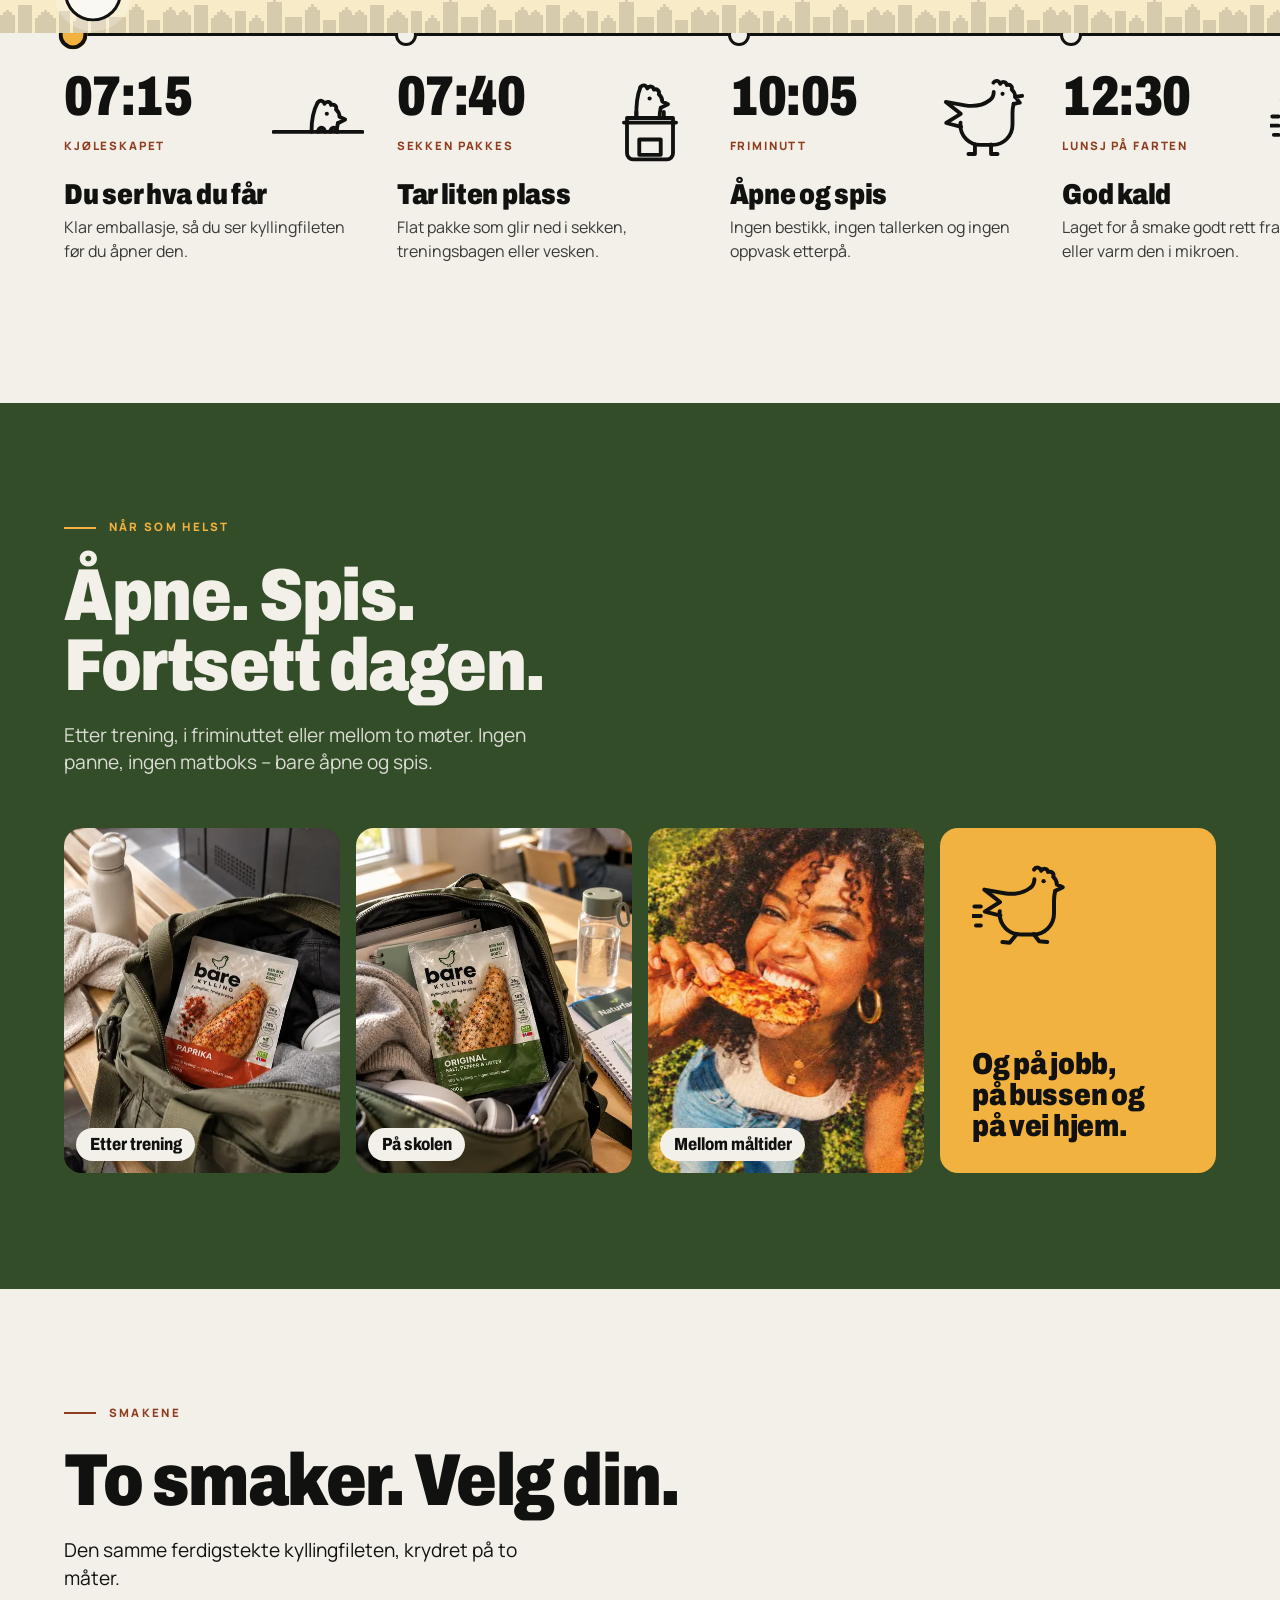
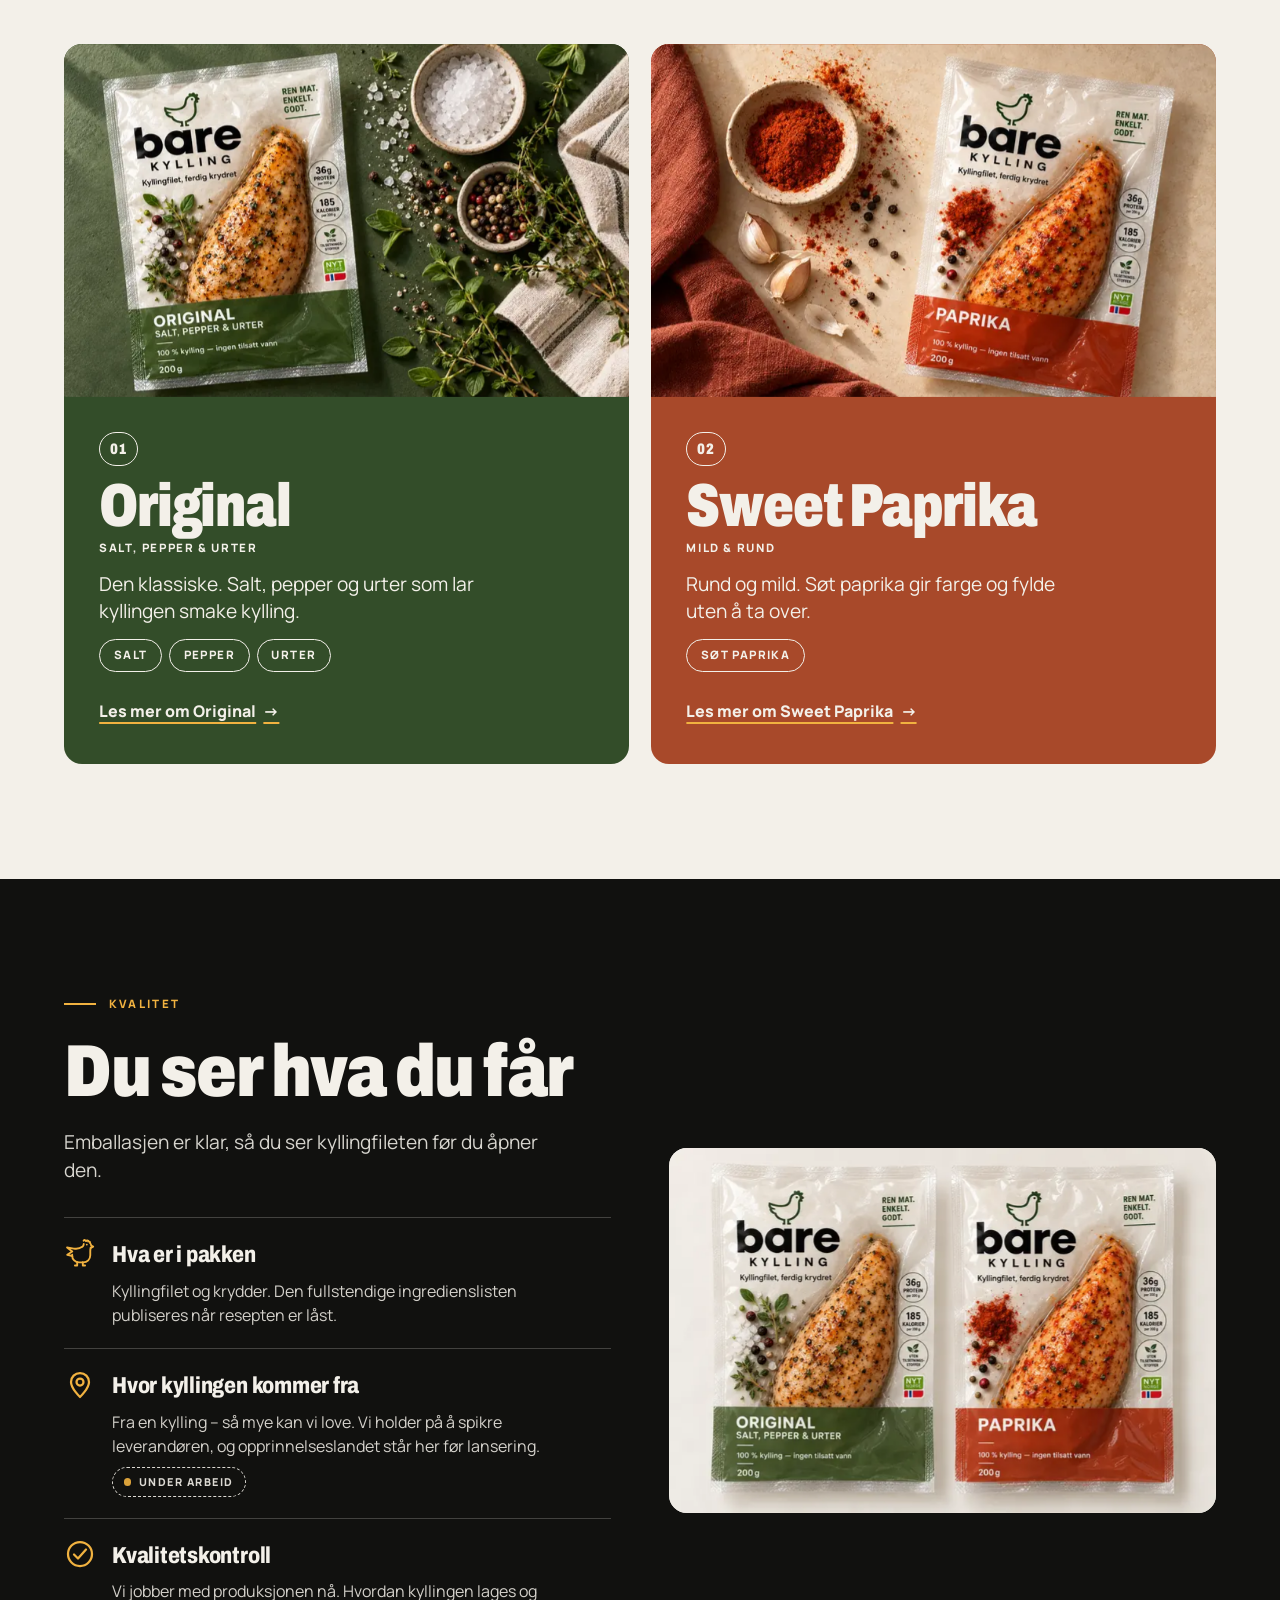
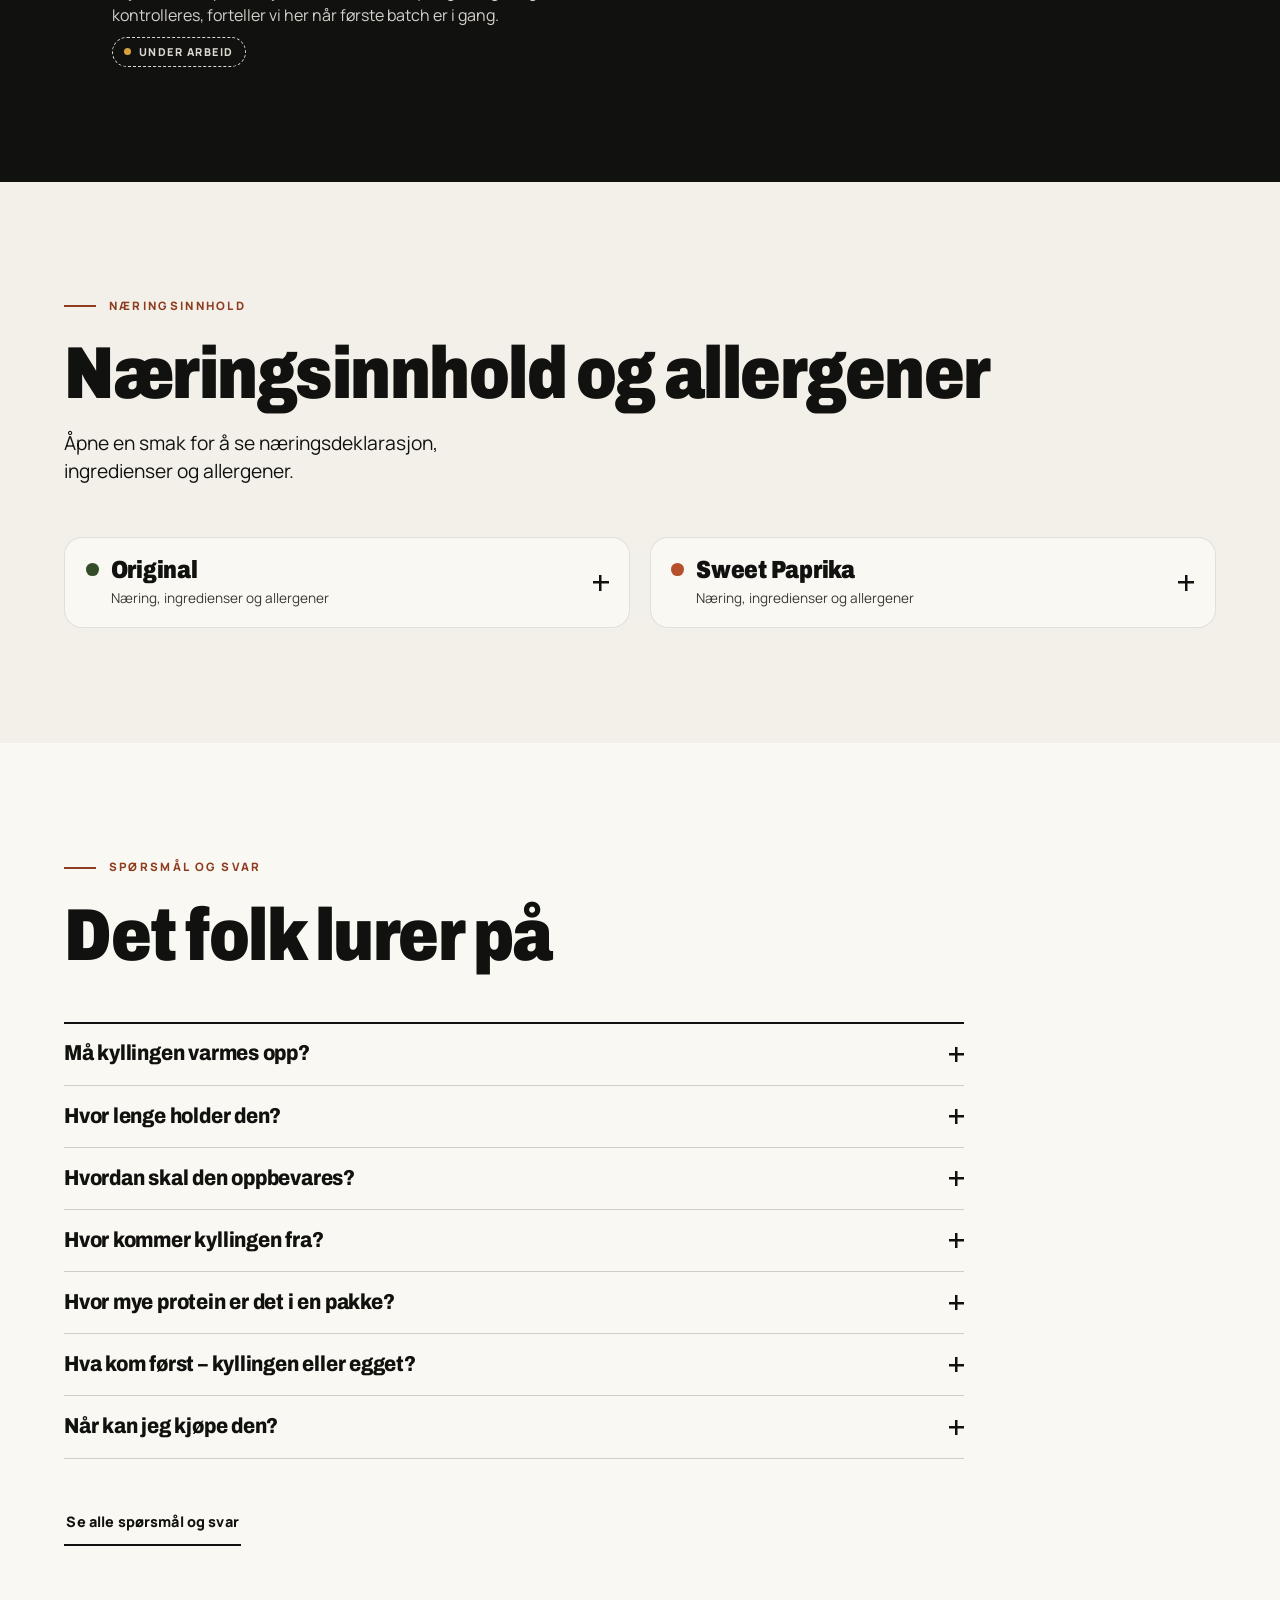
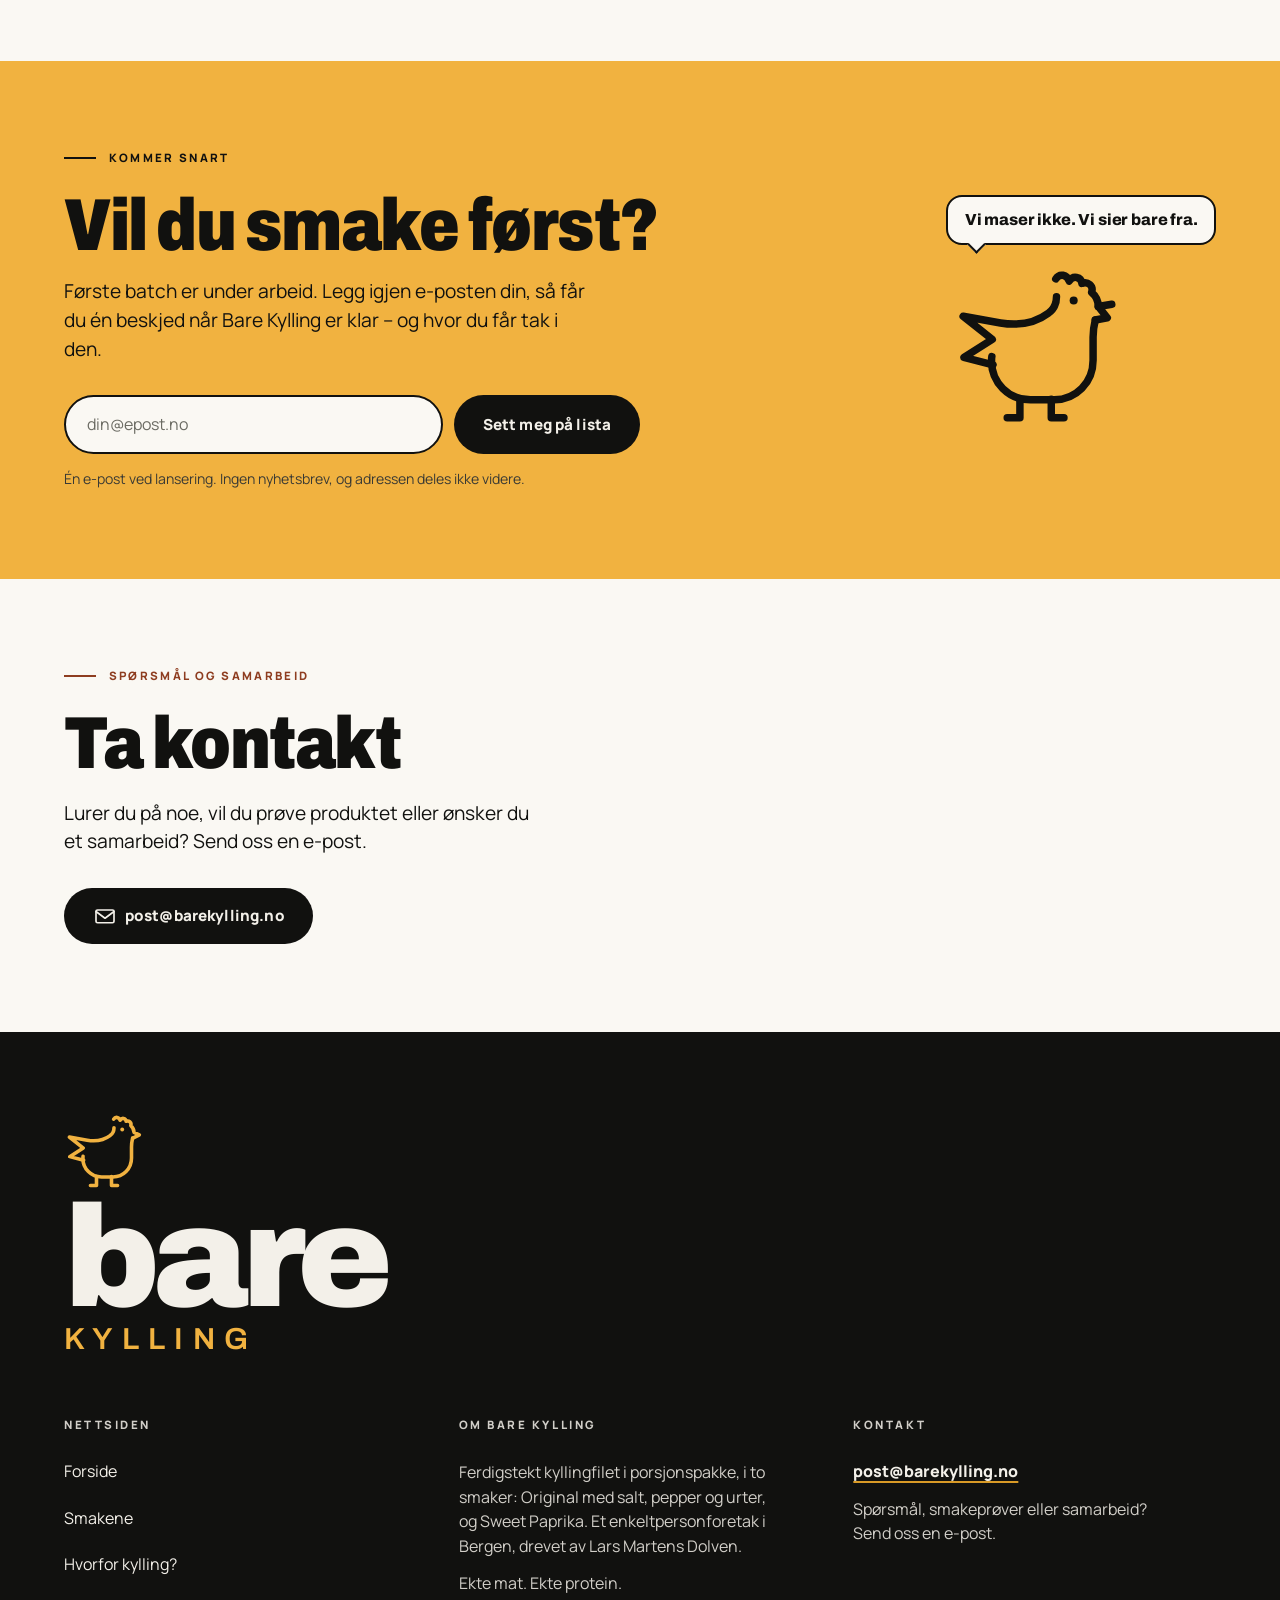
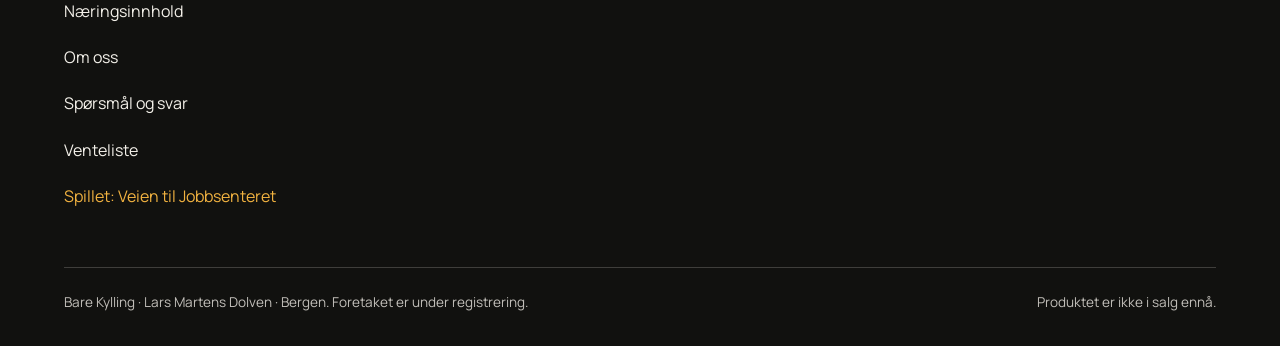
==== commit af3ca89a: "Legg til kontakt-e-post i footer og kontaktseksjon på forsiden - post@barekylling.no som mailto-lenk" ====
--- a/bare-kylling/index.html
+++ b/bare-kylling/index.html
@@ -18,7 +18,7 @@
 <link rel="preconnect" href="https://fonts.googleapis.com" />
 <link rel="preconnect" href="https://fonts.gstatic.com" crossorigin />
 <link href="https://fonts.googleapis.com/css2?family=Archivo:wdth,wght@75..100,600..900&family=Manrope:wght@400..700&display=swap" rel="stylesheet" />
-<link rel="stylesheet" href="css/style.css?v=20261020c" />
+<link rel="stylesheet" href="css/style.css?v=20261106a" />
 <!-- Slår på animasjoner før første opptegning (ingen blinking). Har brukeren
      «redusert bevegelse» på, brukes bare myke toninger (.anim--myk). -->
 <script>(function(h){if(!('IntersectionObserver'in window))return;h.classList.add('anim');if(matchMedia('(prefers-reduced-motion: reduce)').matches)h.classList.add('anim--myk');setTimeout(function(){[].forEach.call(document.querySelectorAll('.hero__img,.launch__cutout img'),function(i){i.classList.add('klar')})},3000)})(document.documentElement)</script>
@@ -897,6 +897,23 @@
 </section>
 <!-- BK:FELLES cta END -->
 
+<!-- ============================================================
+     KONTAKT – bare en e-postlenke (ingen skjema, ingen tjenester)
+     ============================================================ -->
+<section class="sec sec--light contact" id="kontakt" aria-labelledby="kontakt-tittel">
+  <div class="shell">
+    <div class="sec__head contact__head">
+      <p class="marker">Spørsmål og samarbeid</p>
+      <h2 class="display" id="kontakt-tittel">Ta kontakt</h2>
+      <p class="lead">Lurer du på noe, vil du prøve produktet eller ønsker du et samarbeid? Send oss en <span class="contact__ord">e-post</span>.</p>
+      <a class="btn btn--ink btn--lg contact__epost" href="mailto:post@barekylling.no?subject=Henvendelse%20fra%20nettsiden">
+        <svg class="icon" aria-hidden="true" focusable="false"><use href="images/figurer.svg#ikon-epost"></use></svg>
+        <span>post@barekylling.no</span>
+      </a>
+    </div>
+  </div>
+</section>
+
 </main>
 
 <!-- BK:FELLES bunn START -->
@@ -939,7 +956,8 @@
       </div>
       <div class="foot__nav" data-kontakt>
         <p class="foot__h">Kontakt</p>
-        <p>E-post og Instagram legges ut her når vi lanserer. Fram til da er <a class="link" href="venteliste">ventelista</a> den sikreste måten å høre fra oss på.</p>
+        <a class="link foot__epost" href="mailto:post@barekylling.no?subject=Henvendelse%20fra%20nettsiden">post@barekylling.no</a>
+        <p>Spørsmål, smakeprøver eller samarbeid? Send oss en e-post.</p>
       </div>
     </div>
 
@@ -953,7 +971,7 @@
 
 <a class="sticky-cta" href="venteliste">Få beskjed ved lansering</a>
 
-<script src="js/content.js?v=20261014c"></script>
-<script src="js/main.js?v=20261014c"></script>
+<script src="js/content.js?v=20261106a"></script>
+<script src="js/main.js?v=20261106a"></script>
 </body>
 </html>
--- a/bare-kylling/css/style.css
+++ b/bare-kylling/css/style.css
@@ -1067,6 +1067,16 @@
 .launch__h2 { margin-bottom: 1rem; }
 .launch__lead { font-size: var(--fs-lead); line-height: 1.5; max-width: 44ch; margin-bottom: clamp(1.4rem, 3vw, 2rem); }
 .launch--band { padding-block: clamp(3.5rem, 7vw, 5.5rem); }
+
+/* Kontakt (forsiden, over footeren): bare en e-postlenke. Knappen er full
+   bredde på mobil, så den er lett å treffe med tommelen. */
+.contact { padding-block: clamp(3.5rem, 7vw, 5.5rem); }
+.contact__head { margin-bottom: 0; }
+.contact__head .lead { margin-top: clamp(.9rem, 2vw, 1.3rem); }
+.contact__ord { white-space: nowrap; } /* «e-post» brytes ikke ved bindestreken */
+.contact__epost { margin-top: clamp(1.4rem, 3vw, 2rem); width: 100%; max-width: 26rem; overflow-wrap: anywhere; }
+.contact__epost .icon { width: 24px; height: 24px; }
+@media (min-width: 600px) { .contact__epost { width: auto; } }
 .launch__mascot { display: flex; }
 .launch--page { overflow: clip; padding-block: clamp(2rem, 5vw, 4rem) clamp(3rem, 6vw, 5rem); }
 .launch__cutout { margin: 0 calc(-1 * var(--gut)); }
@@ -1332,6 +1342,9 @@
 .foot__nav a:hover { color: var(--honey); }
 .foot__nav p { max-width: 32ch; line-height: 1.55; color: rgba(243, 240, 233, .85); }
 .foot__nav p + p { margin-top: .6rem; }
+/* E-postadressen i footeren: litt tydeligere enn de vanlige lenkene */
+.foot__epost { font-weight: 800; overflow-wrap: anywhere; }
+
 .foot__base {
   display: flex; flex-wrap: wrap; gap: .6rem 1.5rem; justify-content: space-between;
   padding-top: 1.5rem; border-top: 1px solid rgba(243, 240, 233, .2);
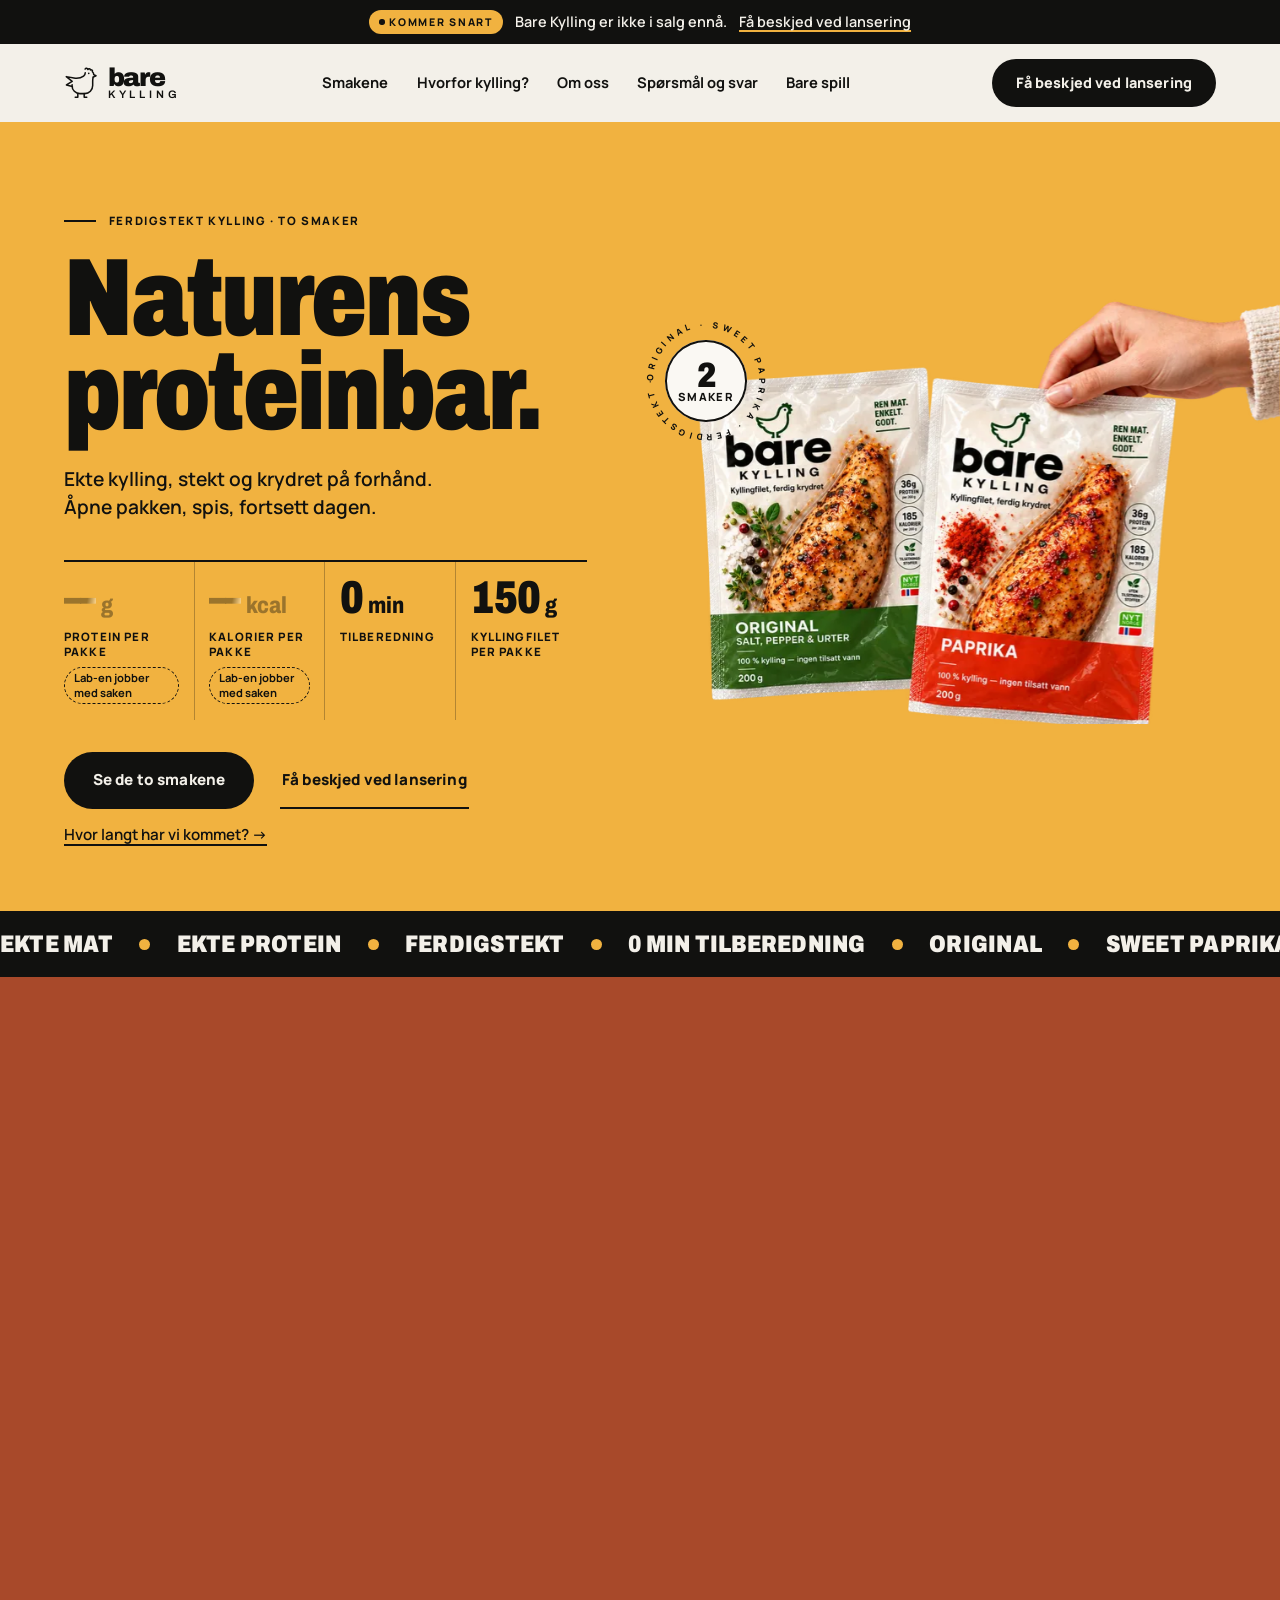
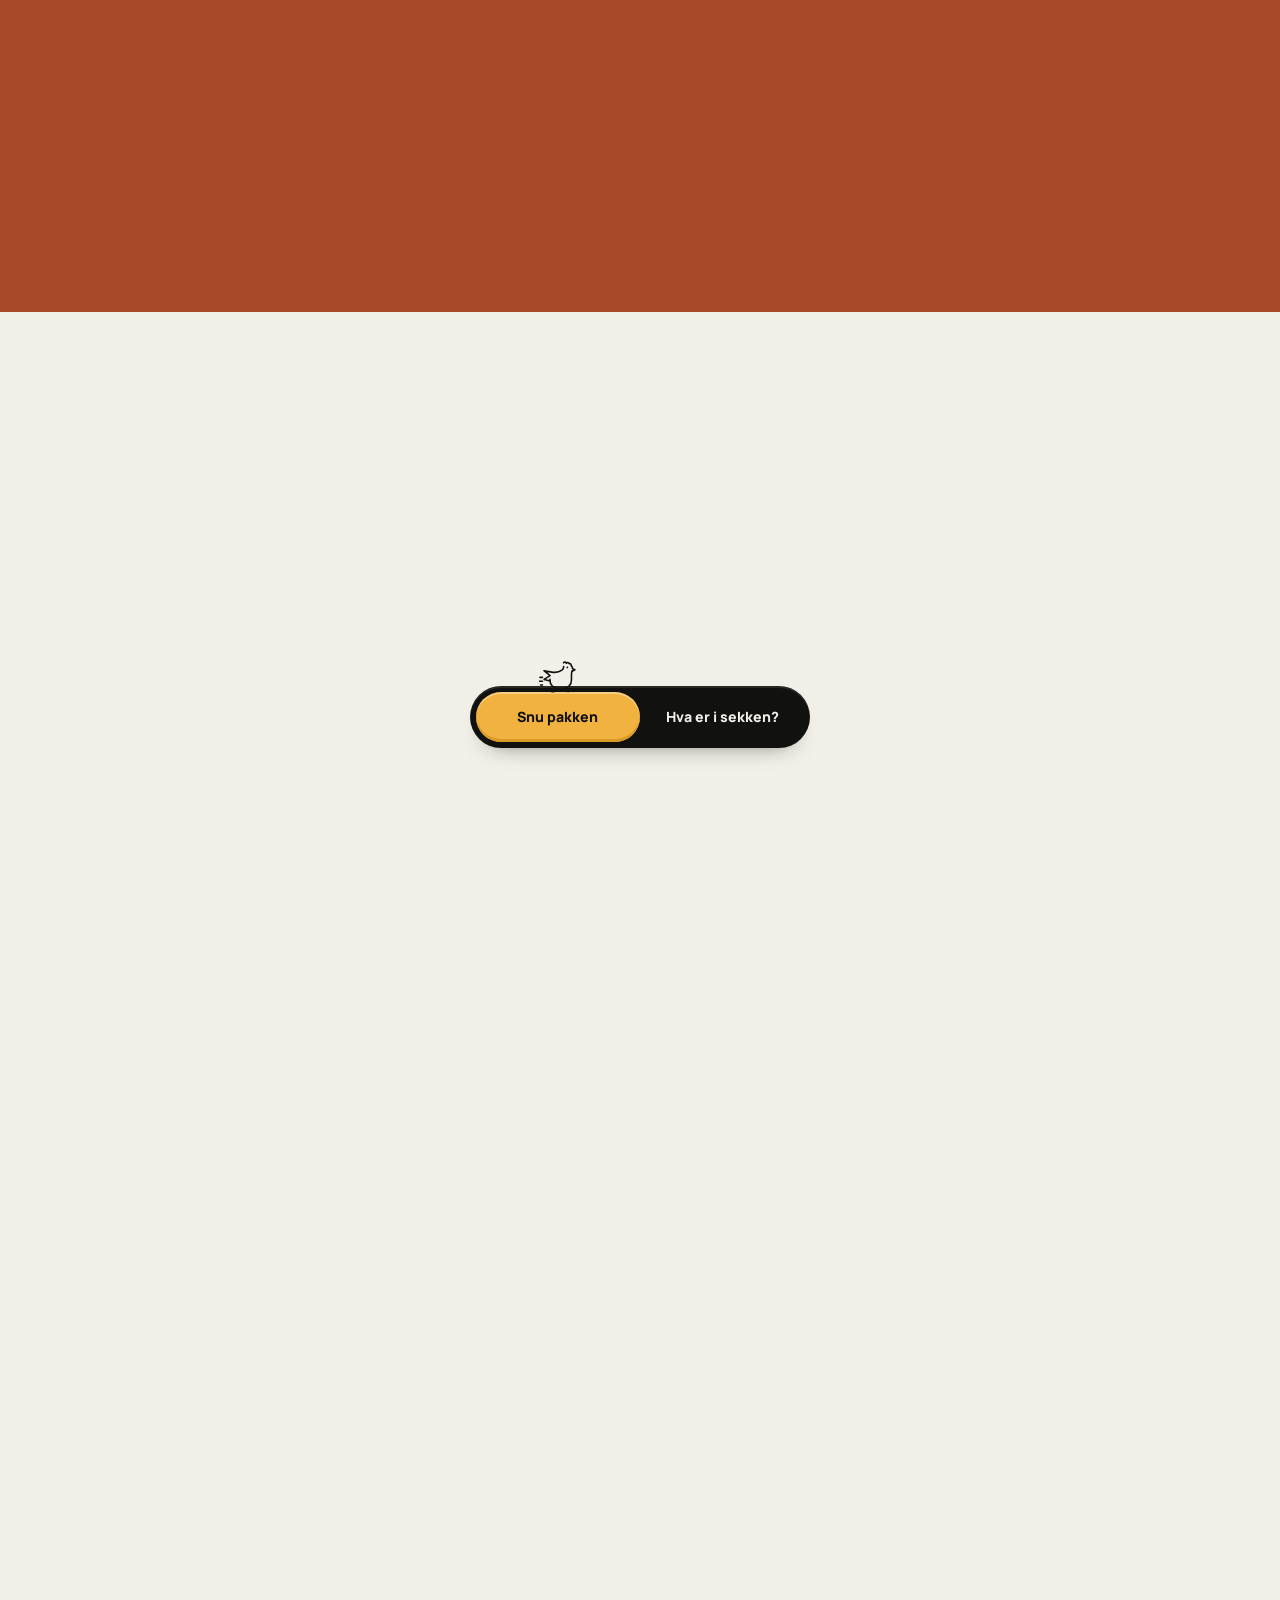
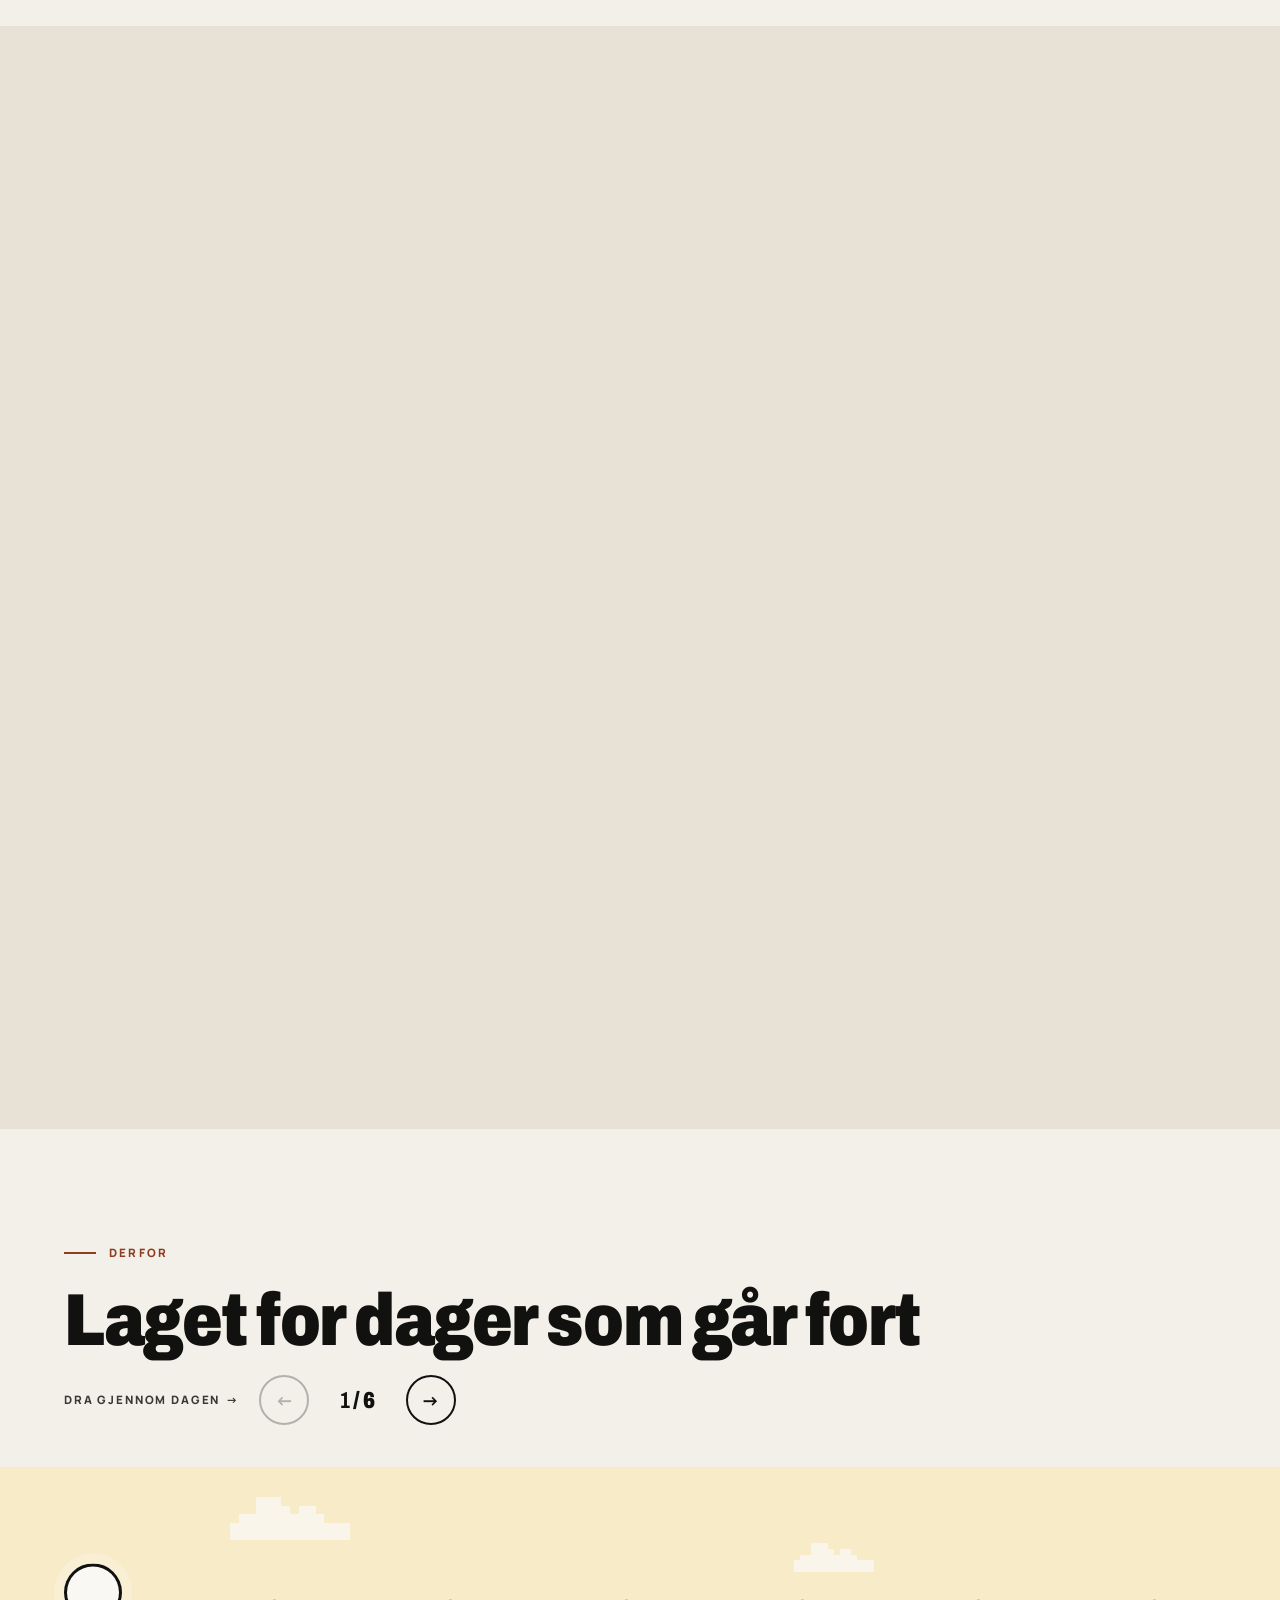
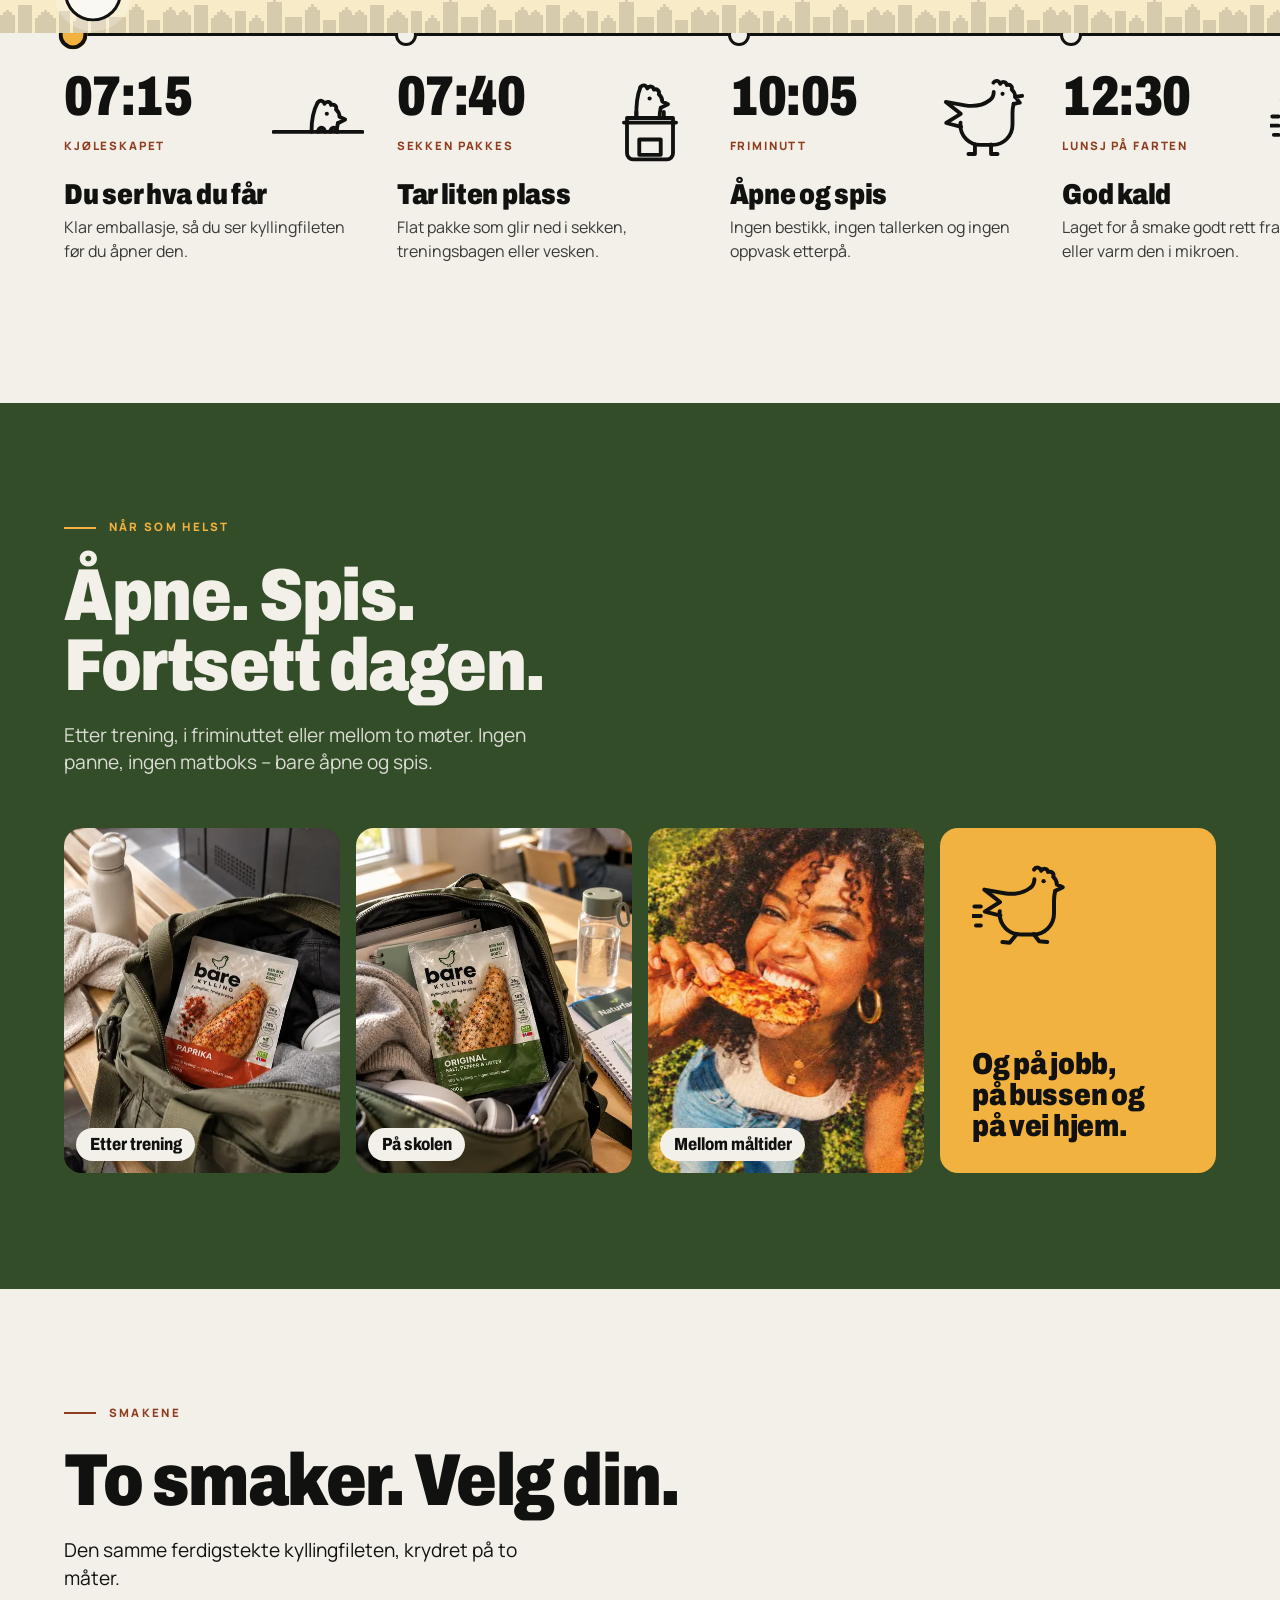
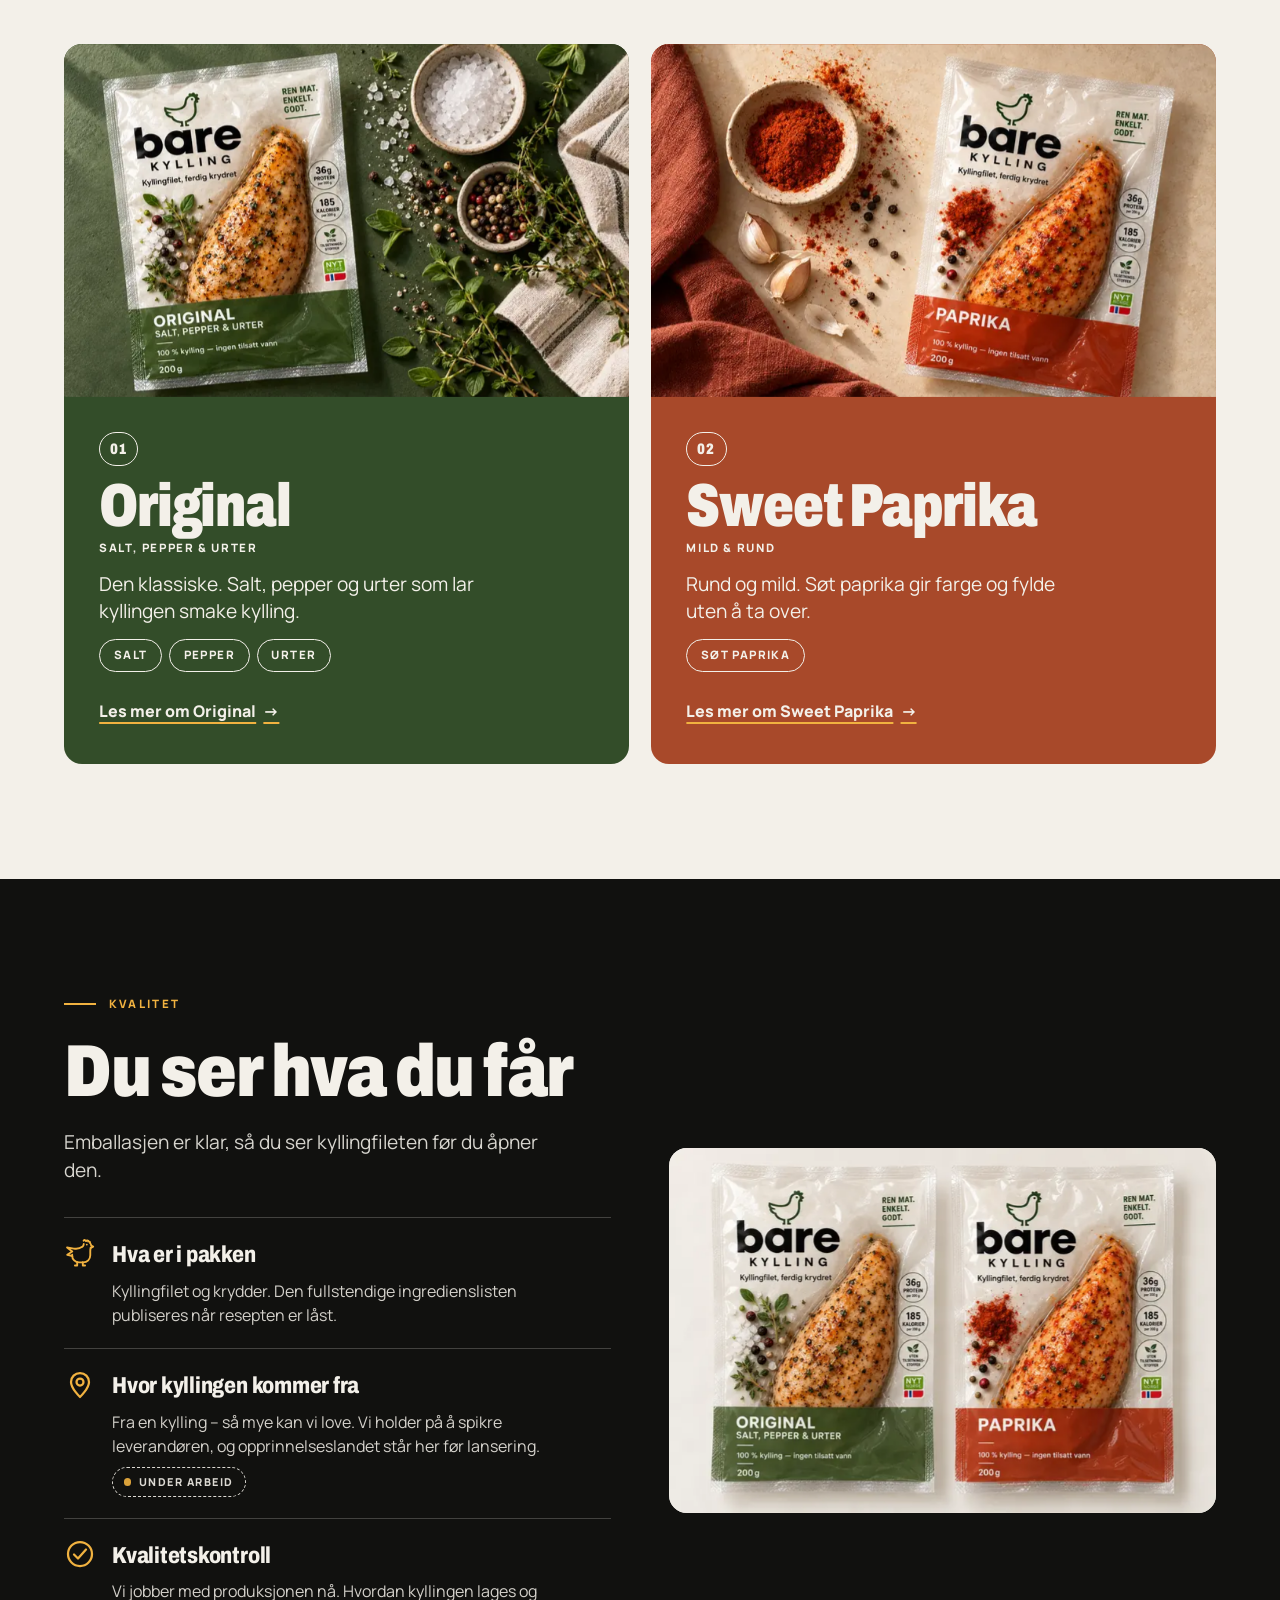
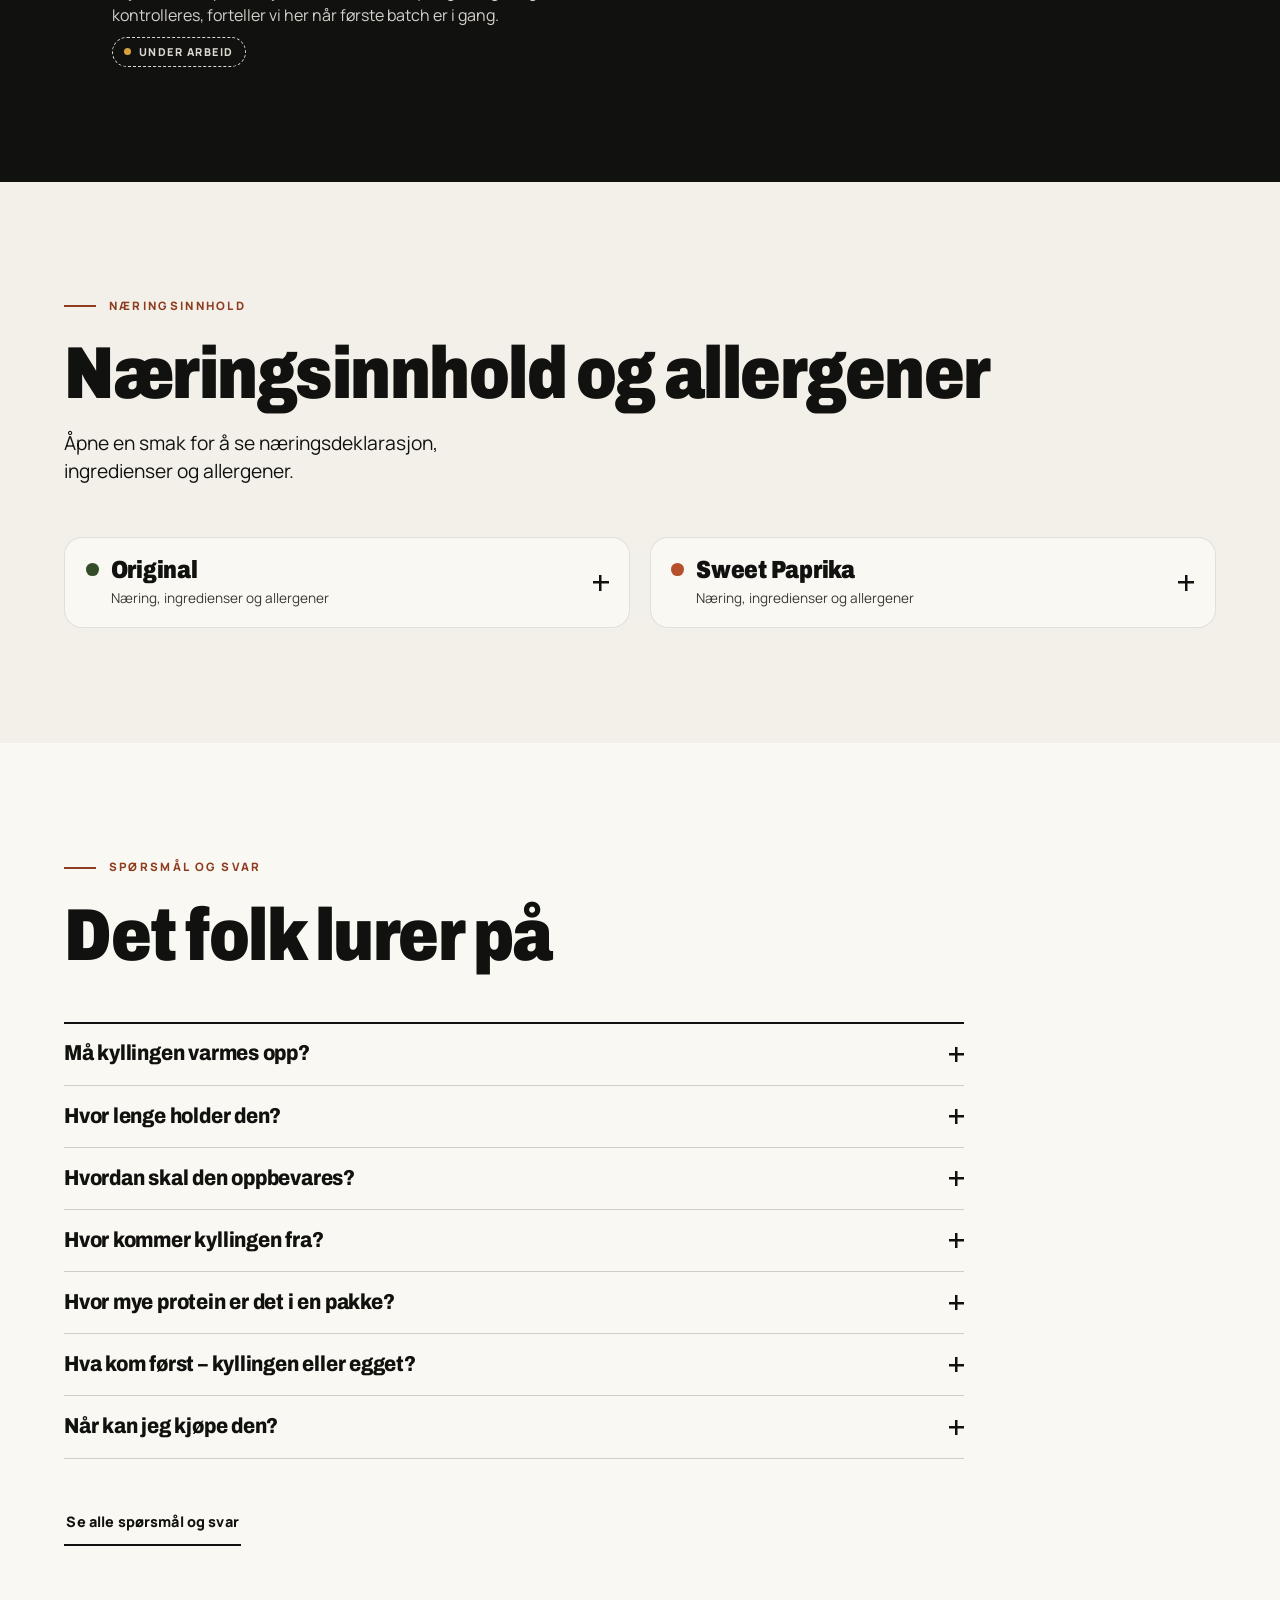
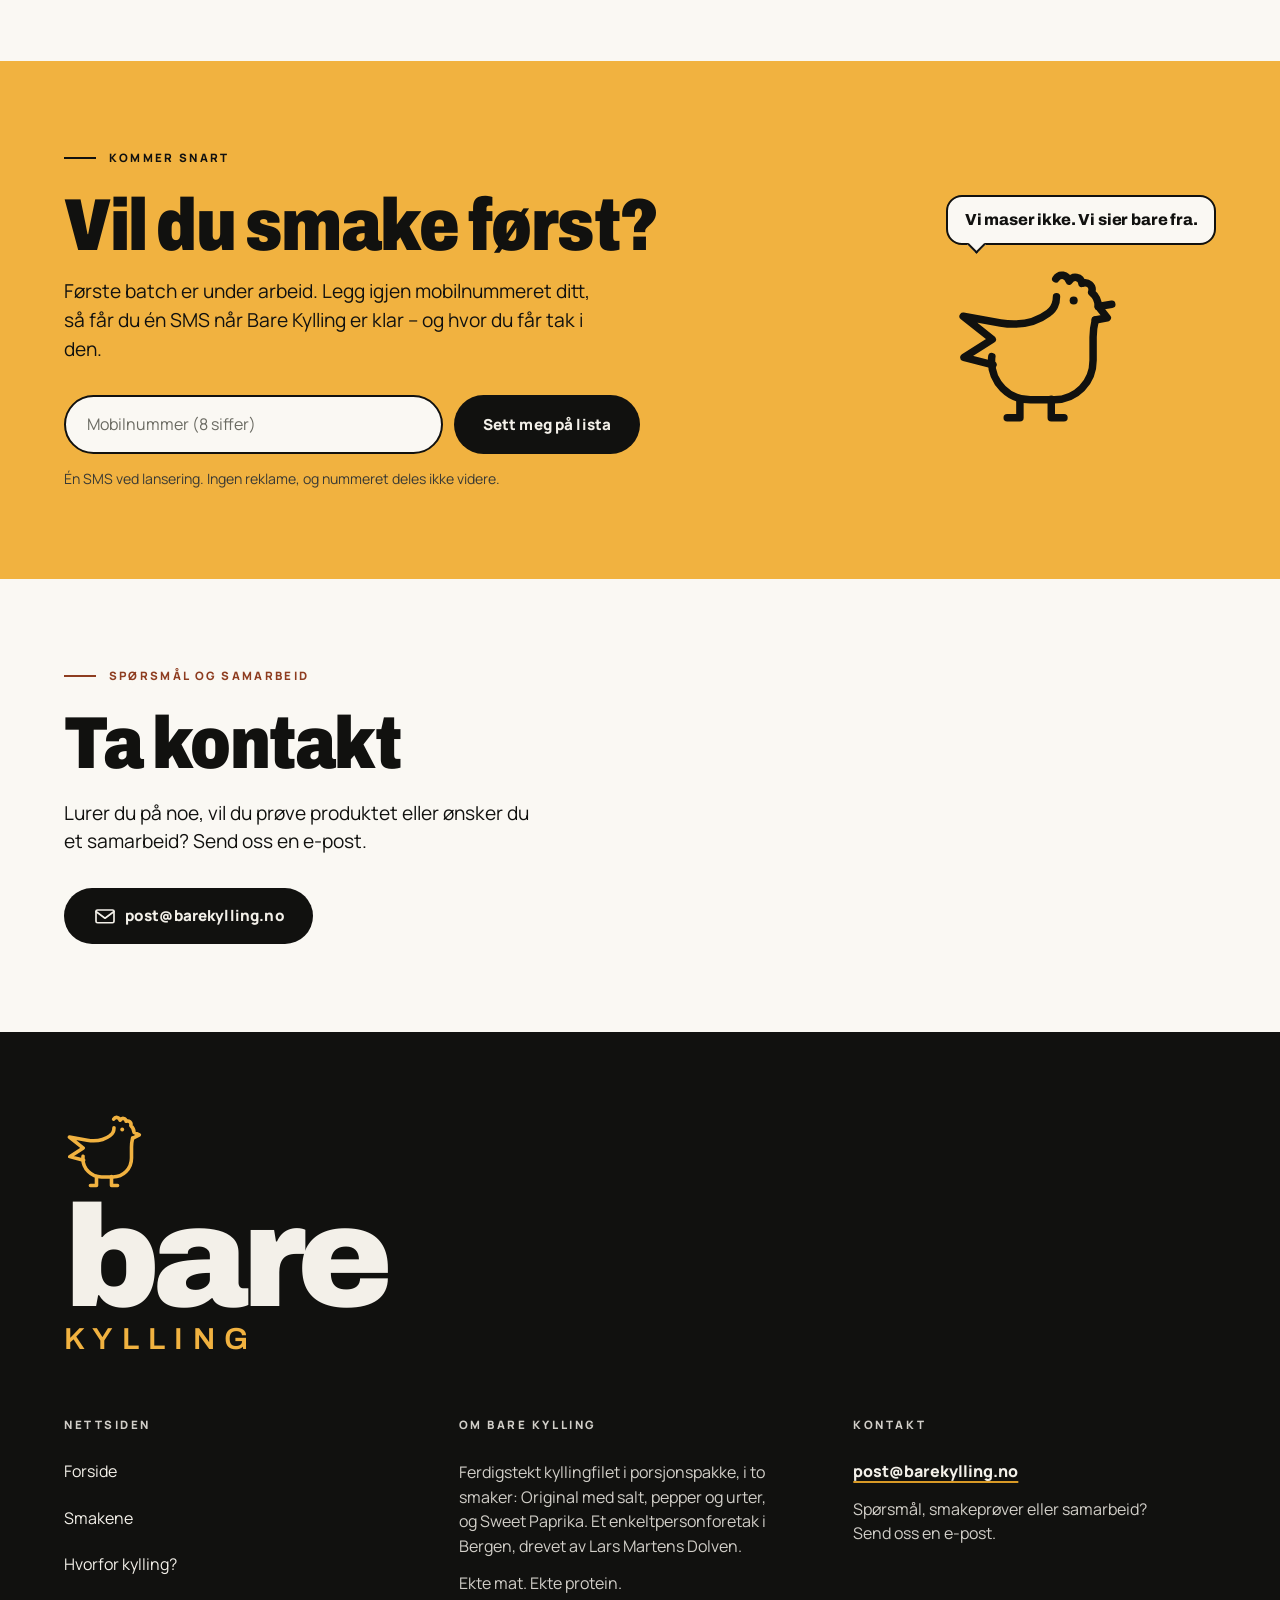
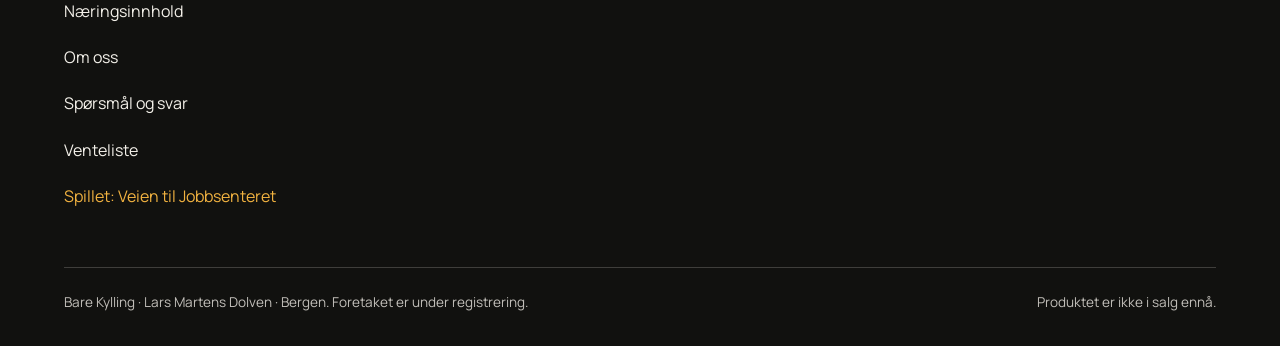
==== commit 8fafd1f1: "Venteliste med mobilnummer i stedet for e-post, lagret i Supabase via Vercel - Ny Vercel-funksjon ap" ====
--- a/bare-kylling/index.html
+++ b/bare-kylling/index.html
@@ -18,7 +18,7 @@
 <link rel="preconnect" href="https://fonts.googleapis.com" />
 <link rel="preconnect" href="https://fonts.gstatic.com" crossorigin />
 <link href="https://fonts.googleapis.com/css2?family=Archivo:wdth,wght@75..100,600..900&family=Manrope:wght@400..700&display=swap" rel="stylesheet" />
-<link rel="stylesheet" href="css/style.css?v=20261106a" />
+<link rel="stylesheet" href="css/style.css?v=20261109a" />
 <!-- Slår på animasjoner før første opptegning (ingen blinking). Har brukeren
      «redusert bevegelse» på, brukes bare myke toninger (.anim--myk). -->
 <script>(function(h){if(!('IntersectionObserver'in window))return;h.classList.add('anim');if(matchMedia('(prefers-reduced-motion: reduce)').matches)h.classList.add('anim--myk');setTimeout(function(){[].forEach.call(document.querySelectorAll('.hero__img,.launch__cutout img'),function(i){i.classList.add('klar')})},3000)})(document.documentElement)</script>
@@ -871,19 +871,24 @@
       <p class="kicker">Kommer snart</p>
       <h2 class="display launch__h2" id="launch-tittel">Vil du smake først?</h2>
       <p class="launch__lead">
-        Første batch er under arbeid. Legg igjen e-posten din, så får du én
-        beskjed når Bare Kylling er klar – og hvor du får tak i den.
+        Første batch er under arbeid. Legg igjen mobilnummeret ditt, så får du
+        én SMS når Bare Kylling er klar – og hvor du får tak i den.
       </p>
 
       <form class="form" id="venteliste" novalidate>
         <div class="form__row">
-          <label class="sr-only" for="epost">E-postadresse</label>
-          <input class="form__input" id="epost" name="epost" type="email" inputmode="email"
-                 autocomplete="email" placeholder="din@epost.no" required
+          <label class="sr-only" for="telefon">Mobilnummer</label>
+          <input class="form__input" id="telefon" name="telefon" type="tel" inputmode="tel"
+                 autocomplete="tel" placeholder="Mobilnummer (8 siffer)" maxlength="20" required
                  aria-describedby="form-status" />
           <button class="btn btn--ink btn--lg" type="submit">Sett meg på lista</button>
         </div>
-        <p class="form__fine">Én e-post ved lansering. Ingen nyhetsbrev, og adressen deles ikke videre.</p>
+        <!-- Skjult felt mot spamroboter: mennesker ser det ikke og fyller det aldri ut -->
+        <div class="form__hp" aria-hidden="true">
+          <label for="nettside">La dette feltet stå tomt</label>
+          <input id="nettside" name="nettside" type="text" tabindex="-1" autocomplete="off" />
+        </div>
+        <p class="form__fine">Én SMS ved lansering. Ingen reklame, og nummeret deles ikke videre.</p>
         <p class="form__status" id="form-status" role="status" aria-live="polite"></p>
       </form>
     </div>
@@ -971,7 +976,7 @@
 
 <a class="sticky-cta" href="venteliste">Få beskjed ved lansering</a>
 
-<script src="js/content.js?v=20261106a"></script>
-<script src="js/main.js?v=20261106a"></script>
+<script src="js/content.js?v=20261109a"></script>
+<script src="js/main.js?v=20261109a"></script>
 </body>
 </html>
--- a/bare-kylling/css/style.css
+++ b/bare-kylling/css/style.css
@@ -1098,6 +1098,8 @@
 .form__input:focus-visible { outline: 3px solid var(--ink); outline-offset: 2px; }
 .form__input[aria-invalid="true"] { border-color: var(--paprika-deep); box-shadow: 0 0 0 3px rgba(142, 61, 32, .25); }
 .form__fine { margin-top: .9rem; font-size: .88rem; color: var(--ink-soft); }
+/* Skjult felt mot spamroboter (se api/venteliste.js) */
+.form__hp { position: absolute; left: -10000px; width: 1px; height: 1px; overflow: hidden; }
 .form__status { margin-top: .9rem; font-size: .95rem; line-height: 1.5; font-weight: 700; }
 .form__status:empty { margin: 0; }
 .form__status.is-error { color: #7A3218; }
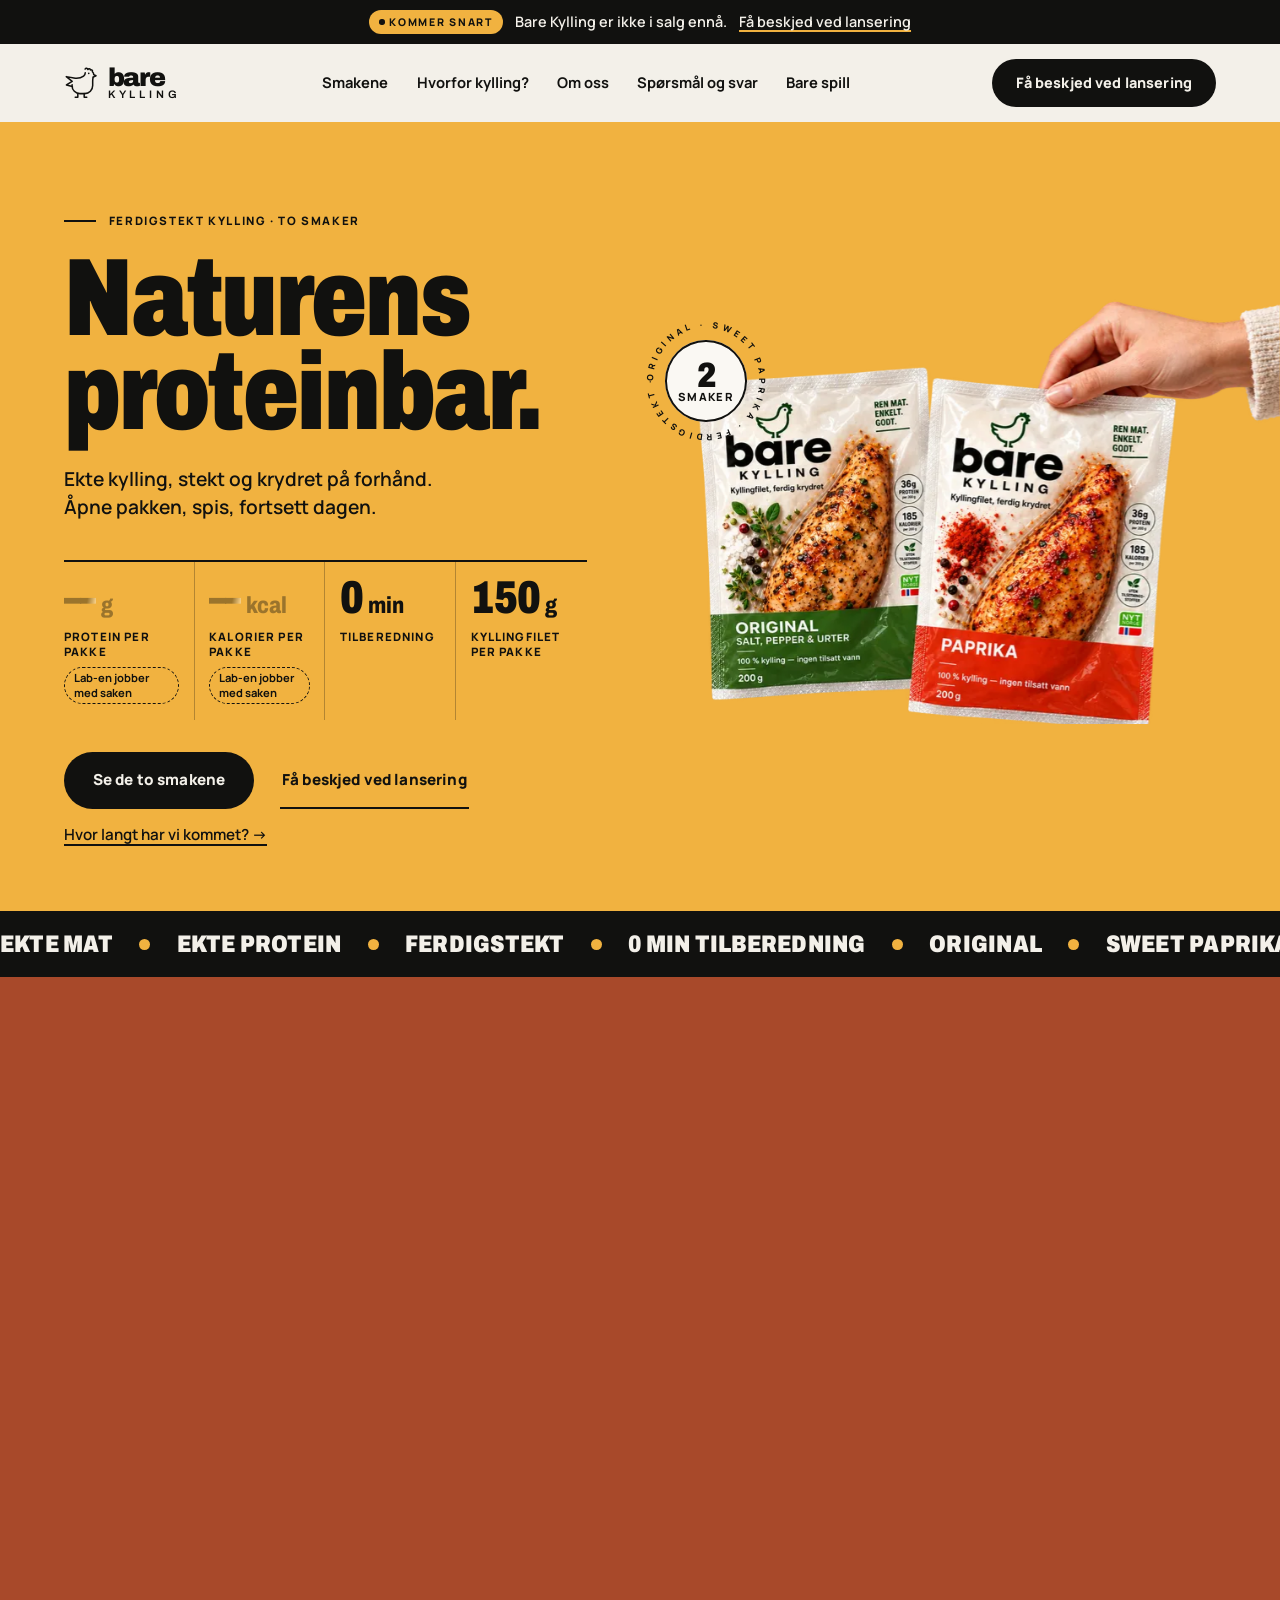
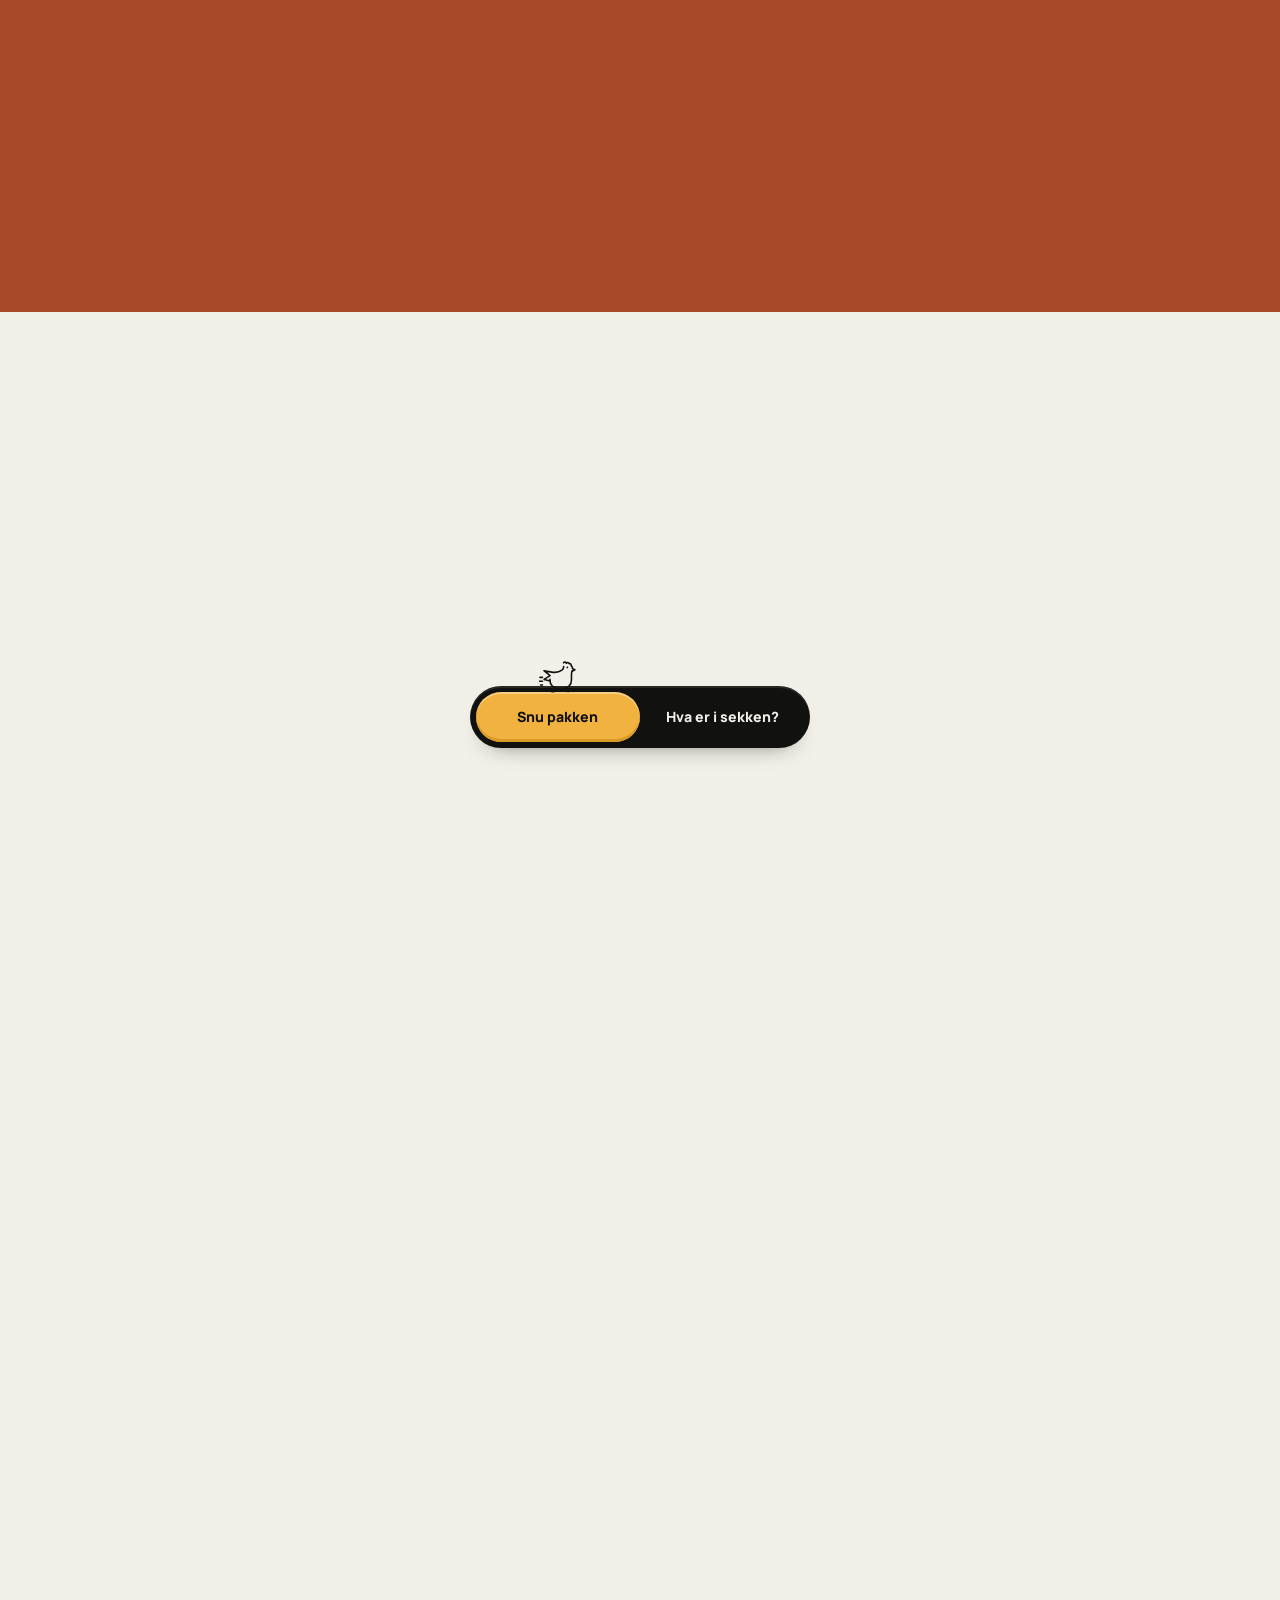
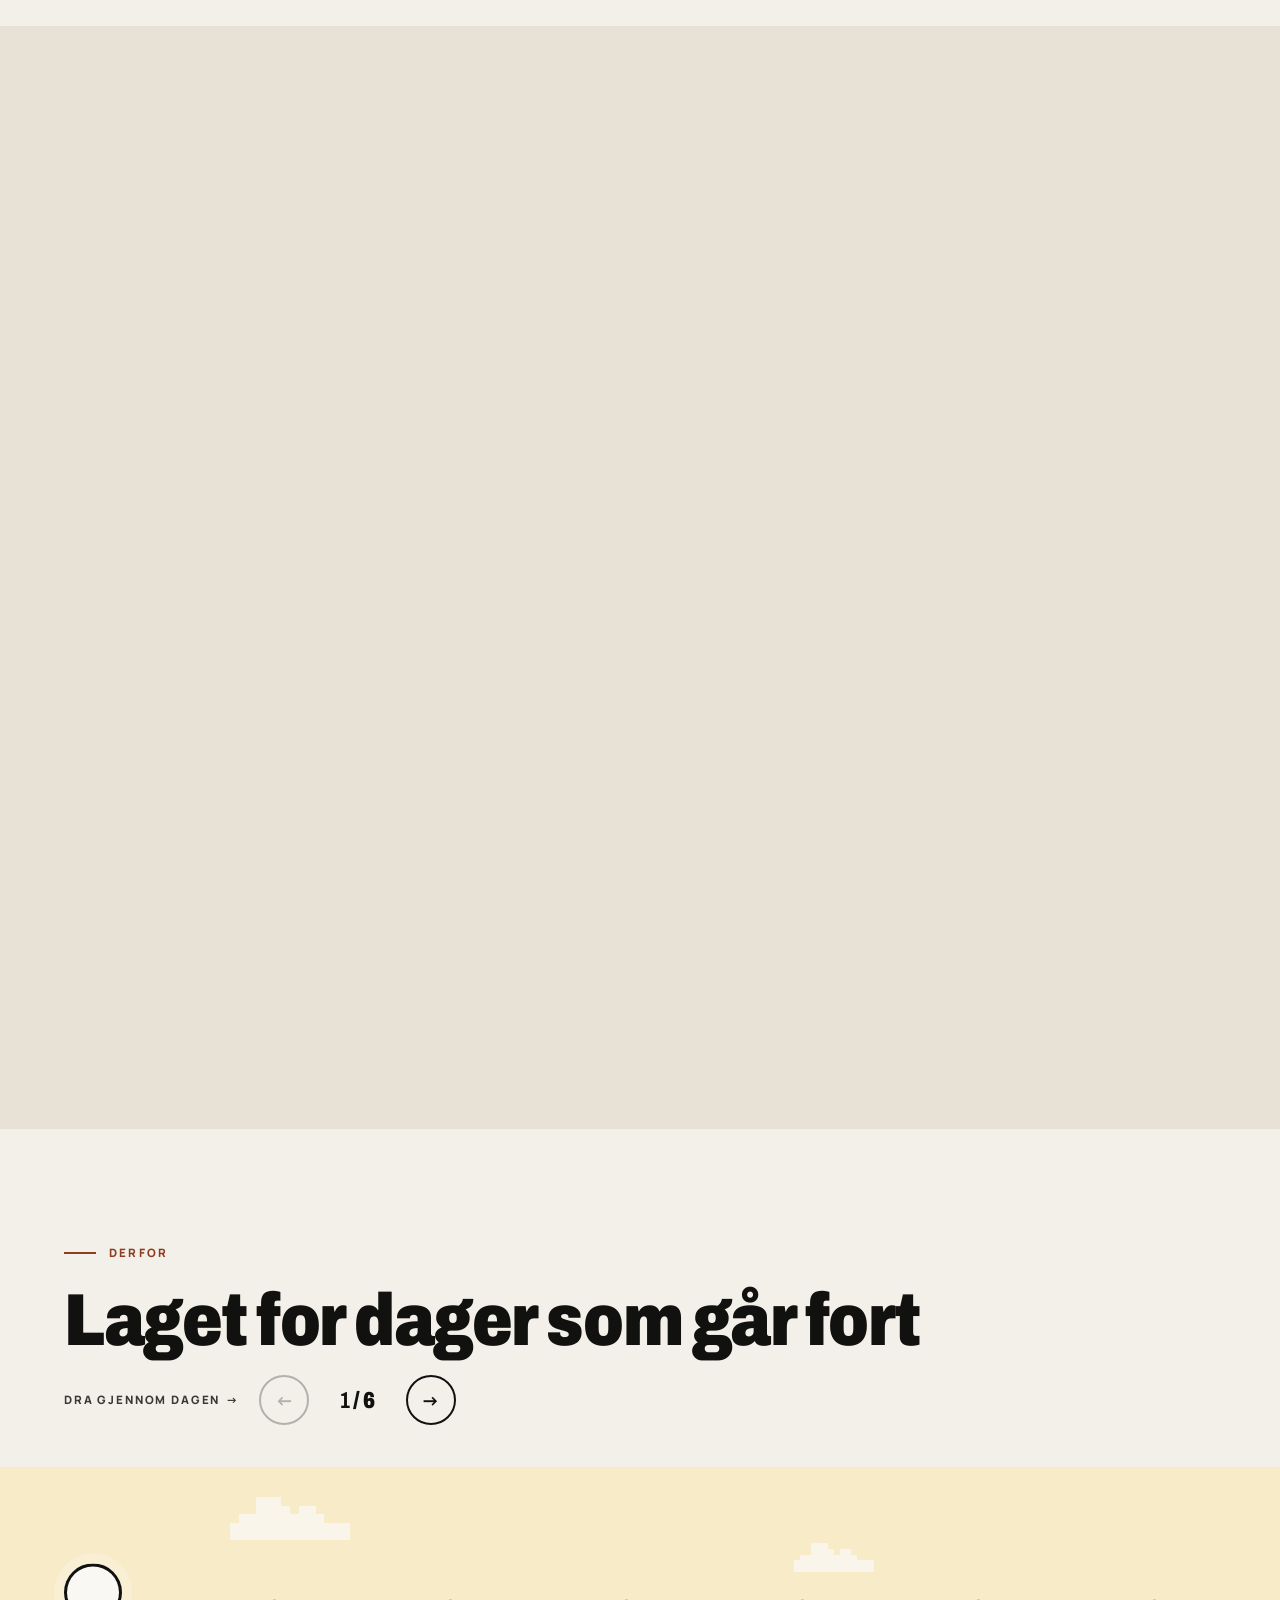
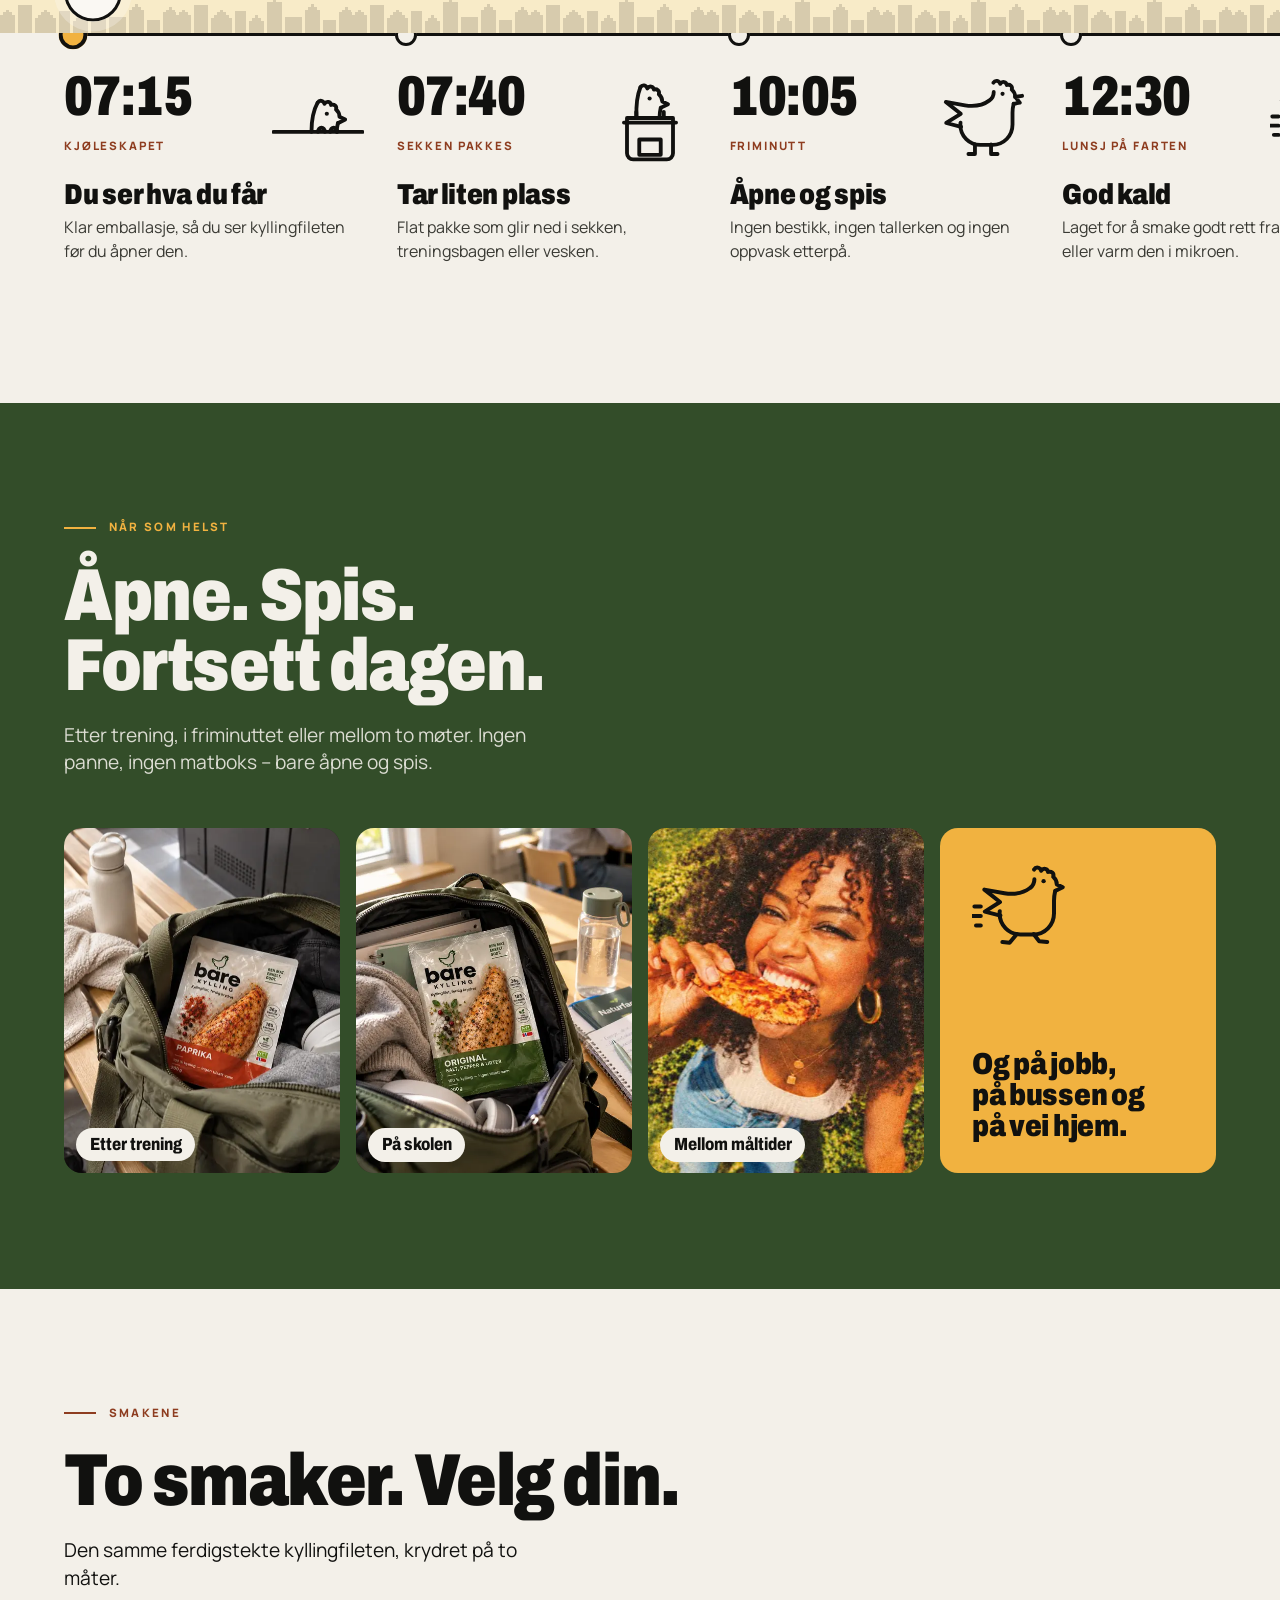
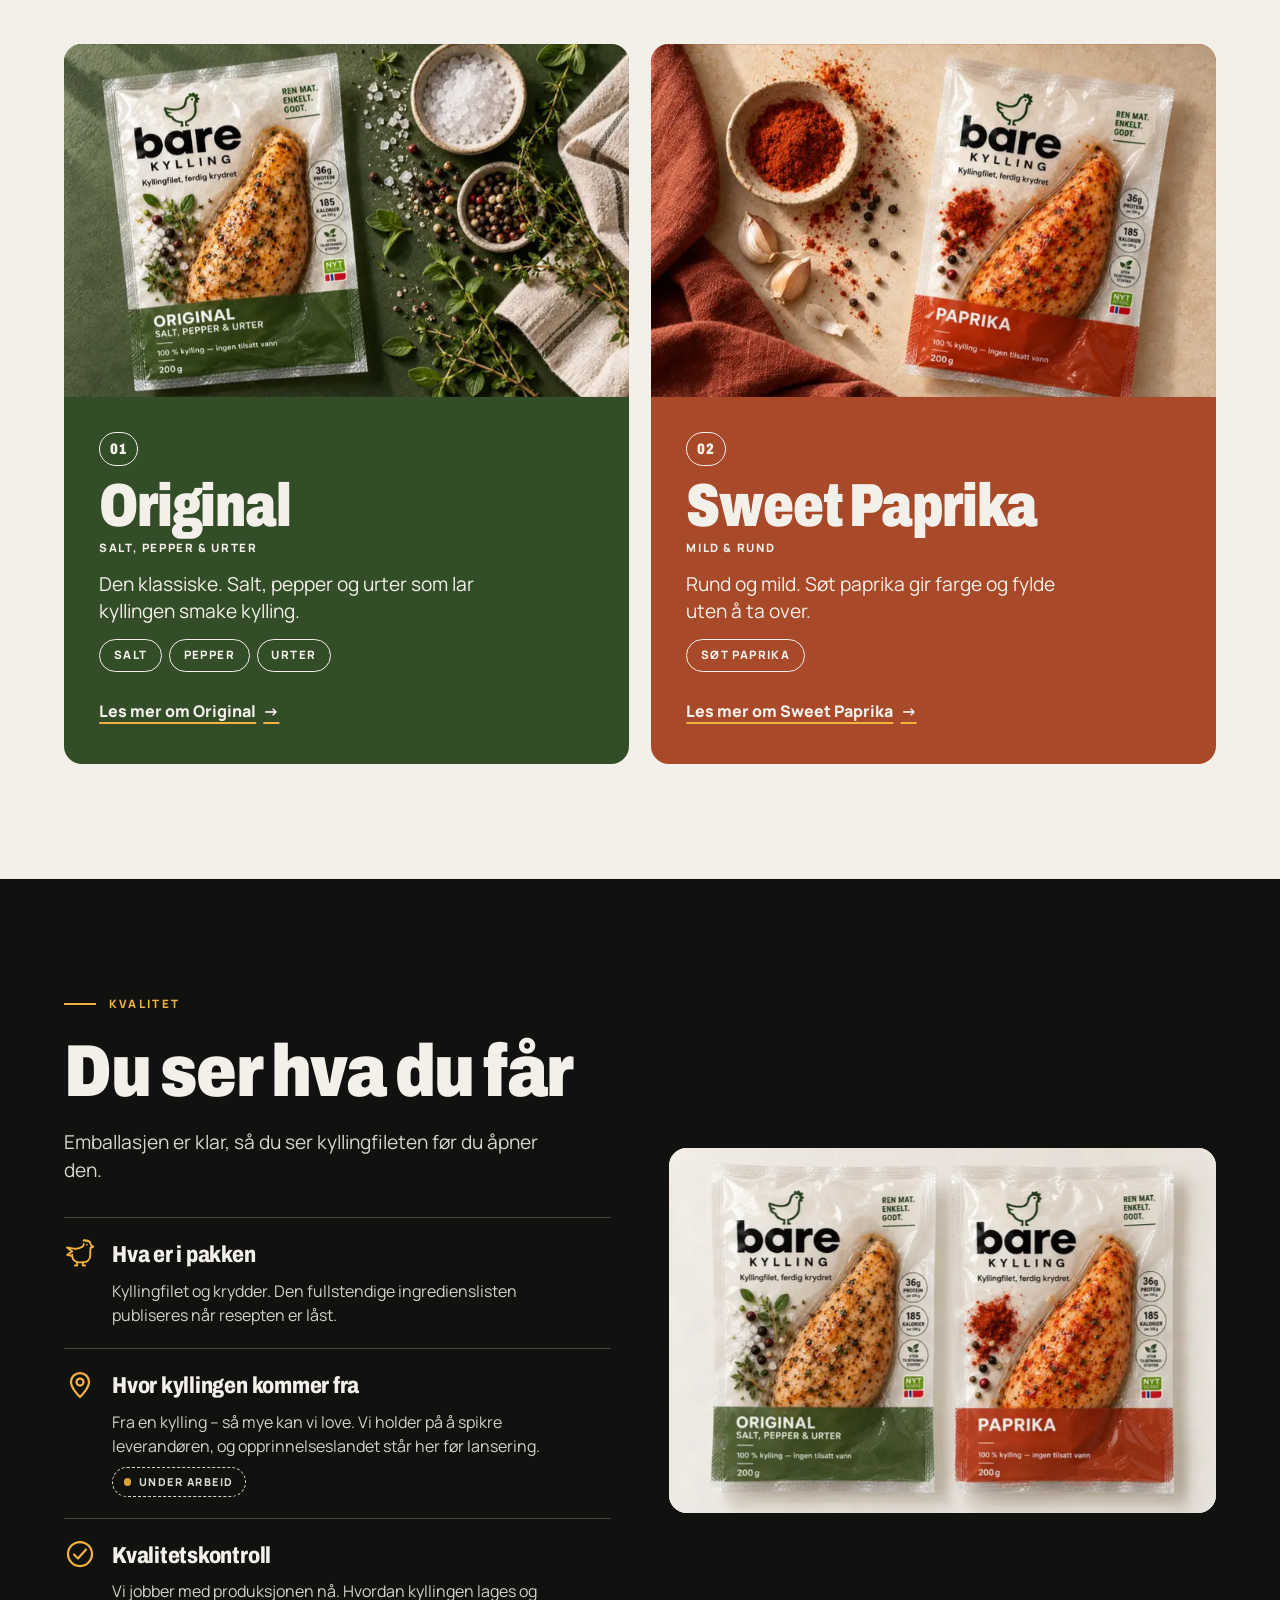
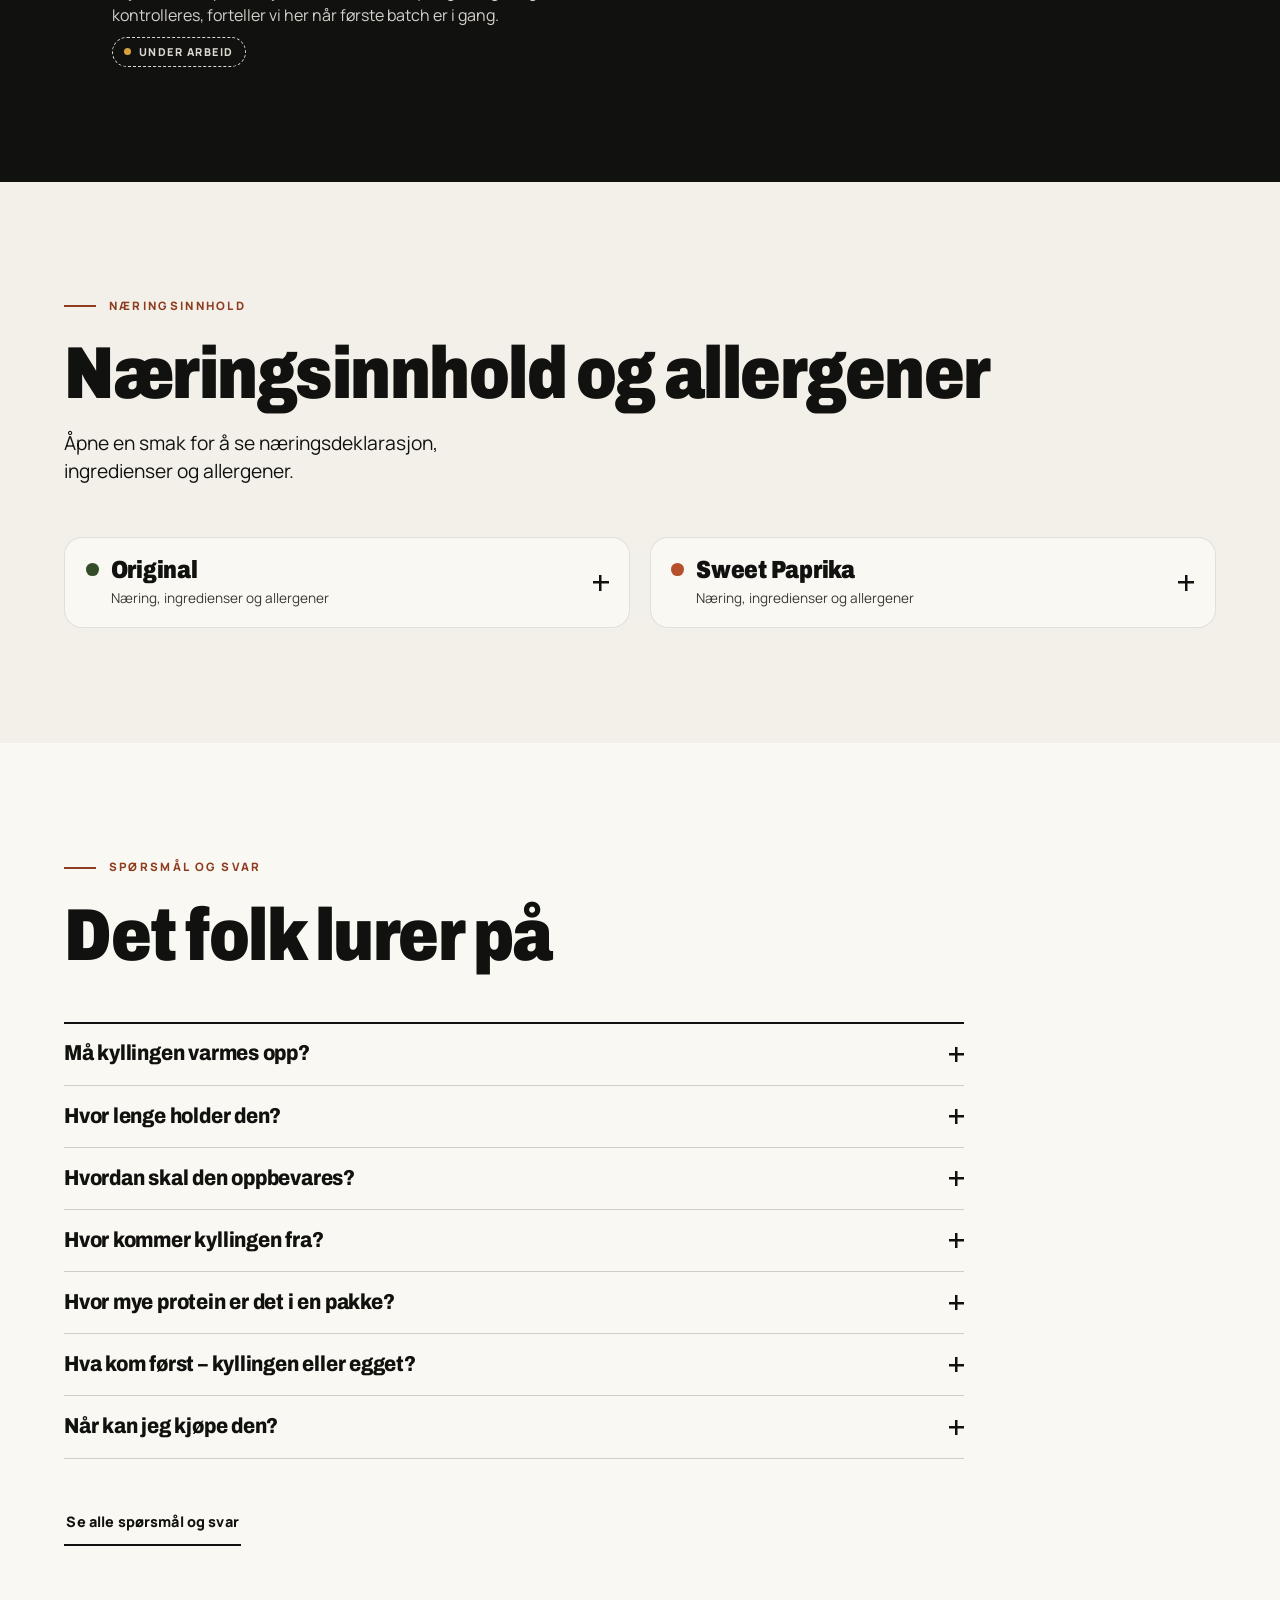
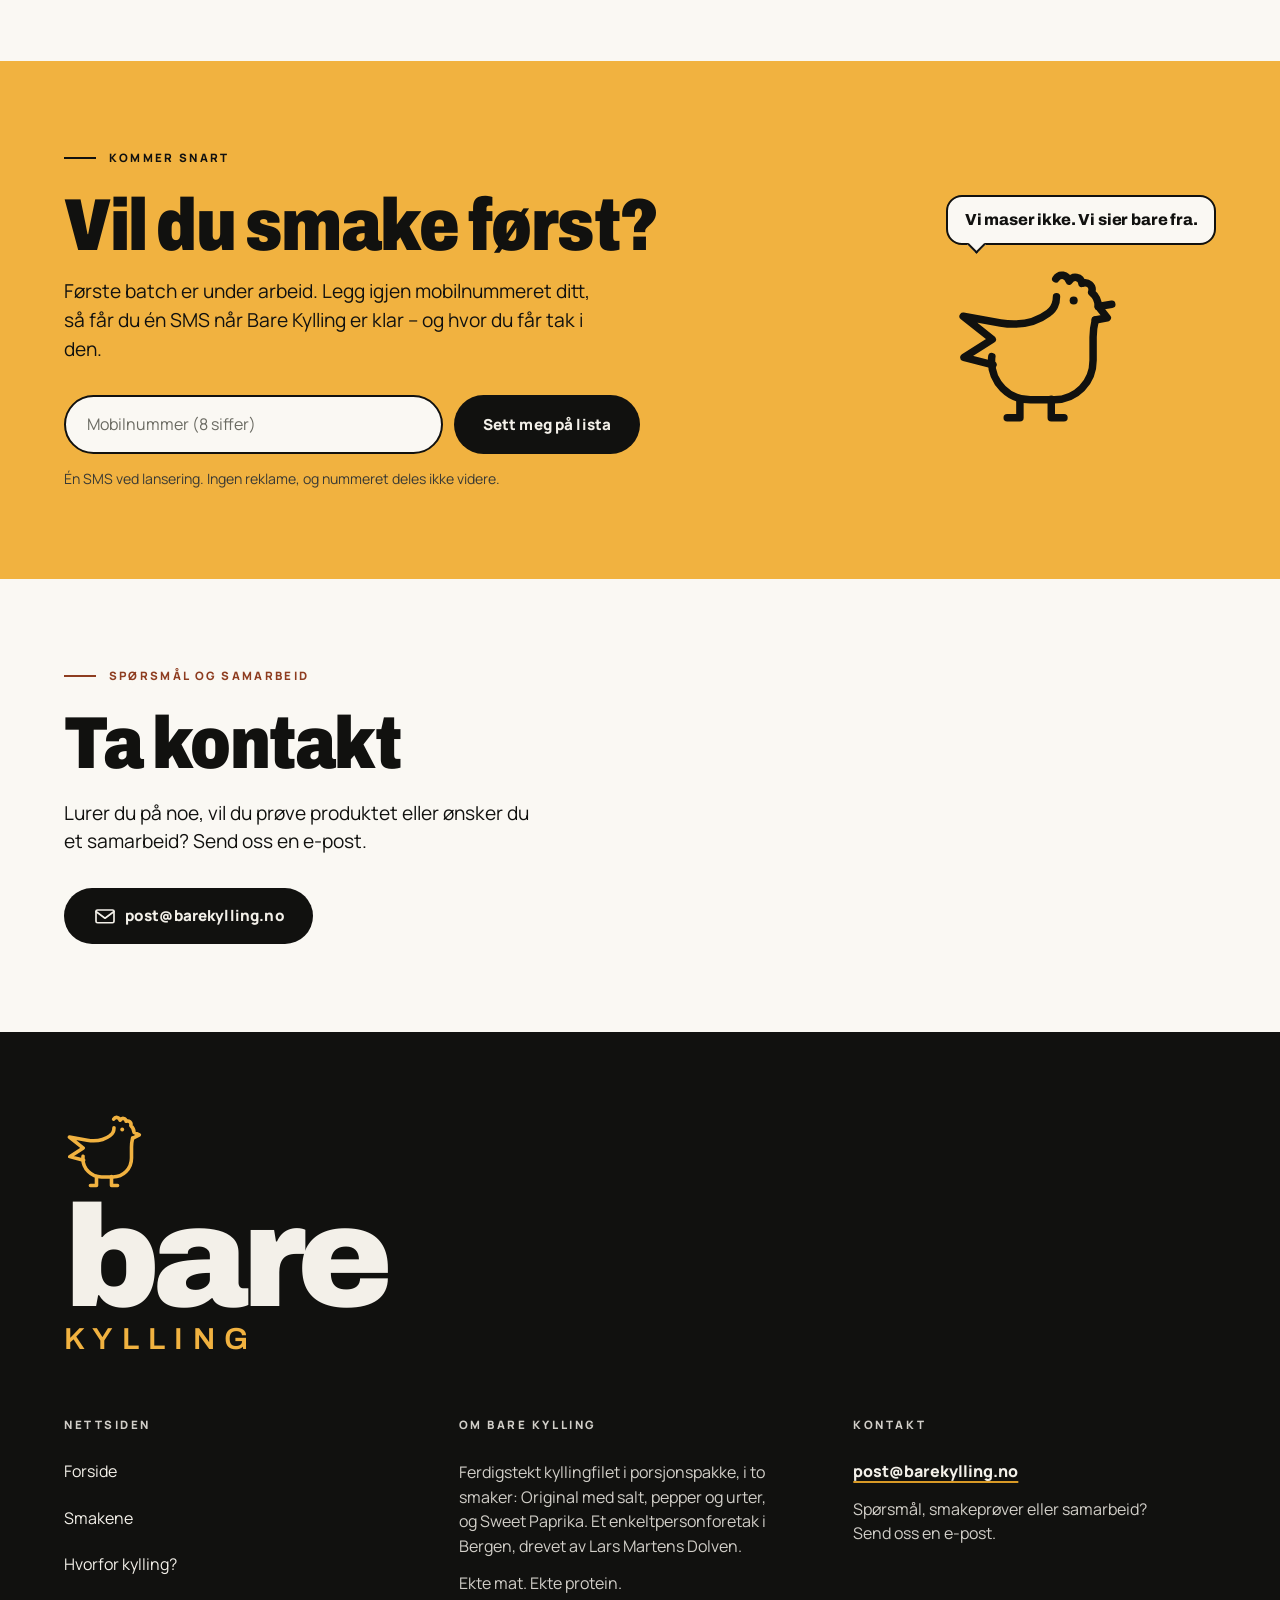
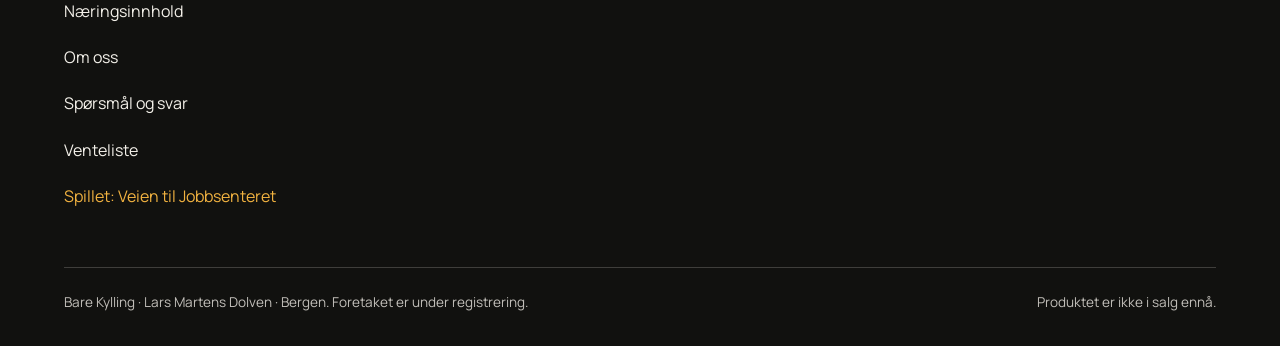
==== commit 4627b234: "Install Vercel Web Analytics ## Vercel Web Analytics Installation Complete  Successfully installed a" ====
--- a/bare-kylling/index.html
+++ b/bare-kylling/index.html
@@ -978,5 +978,6 @@
 
 <script src="js/content.js?v=20261109a"></script>
 <script src="js/main.js?v=20261109a"></script>
+<script defer src="https://cdn.vercel-insights.com/v1/script.js"></script>
 </body>
 </html>
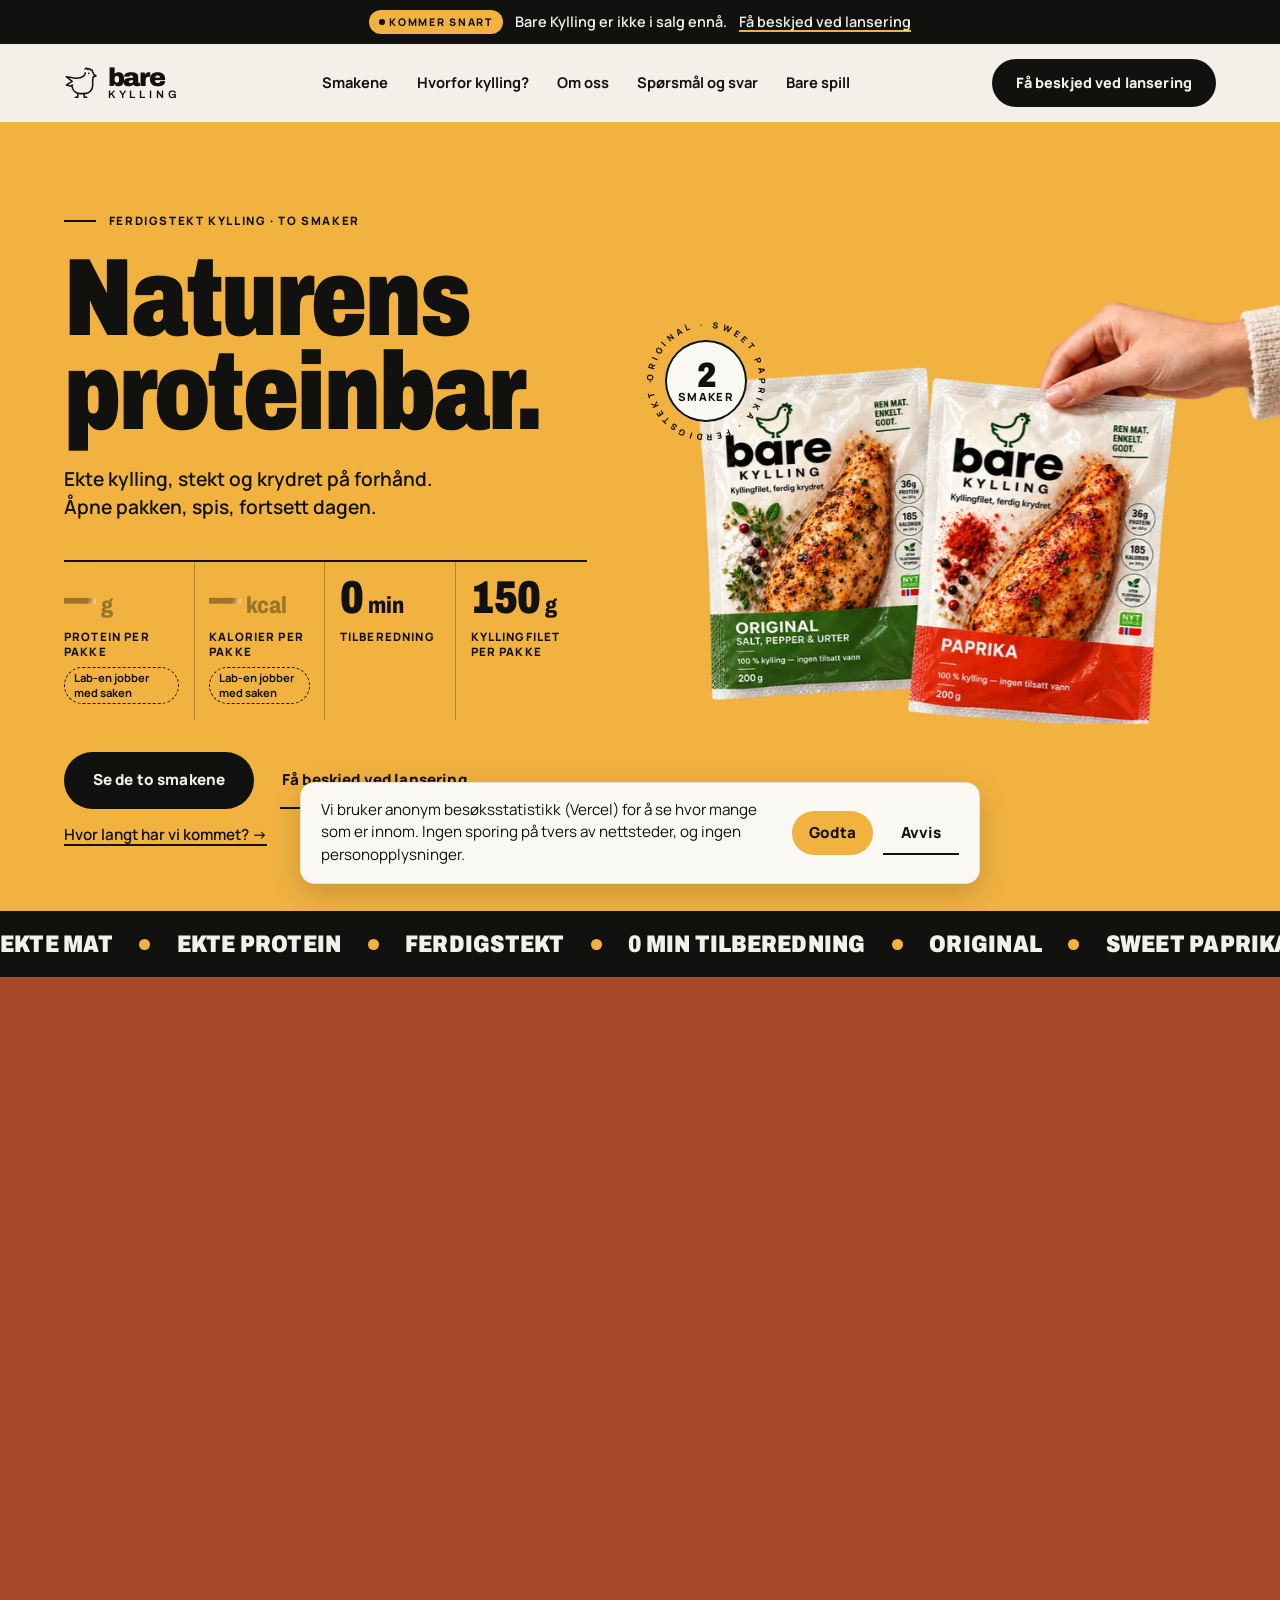
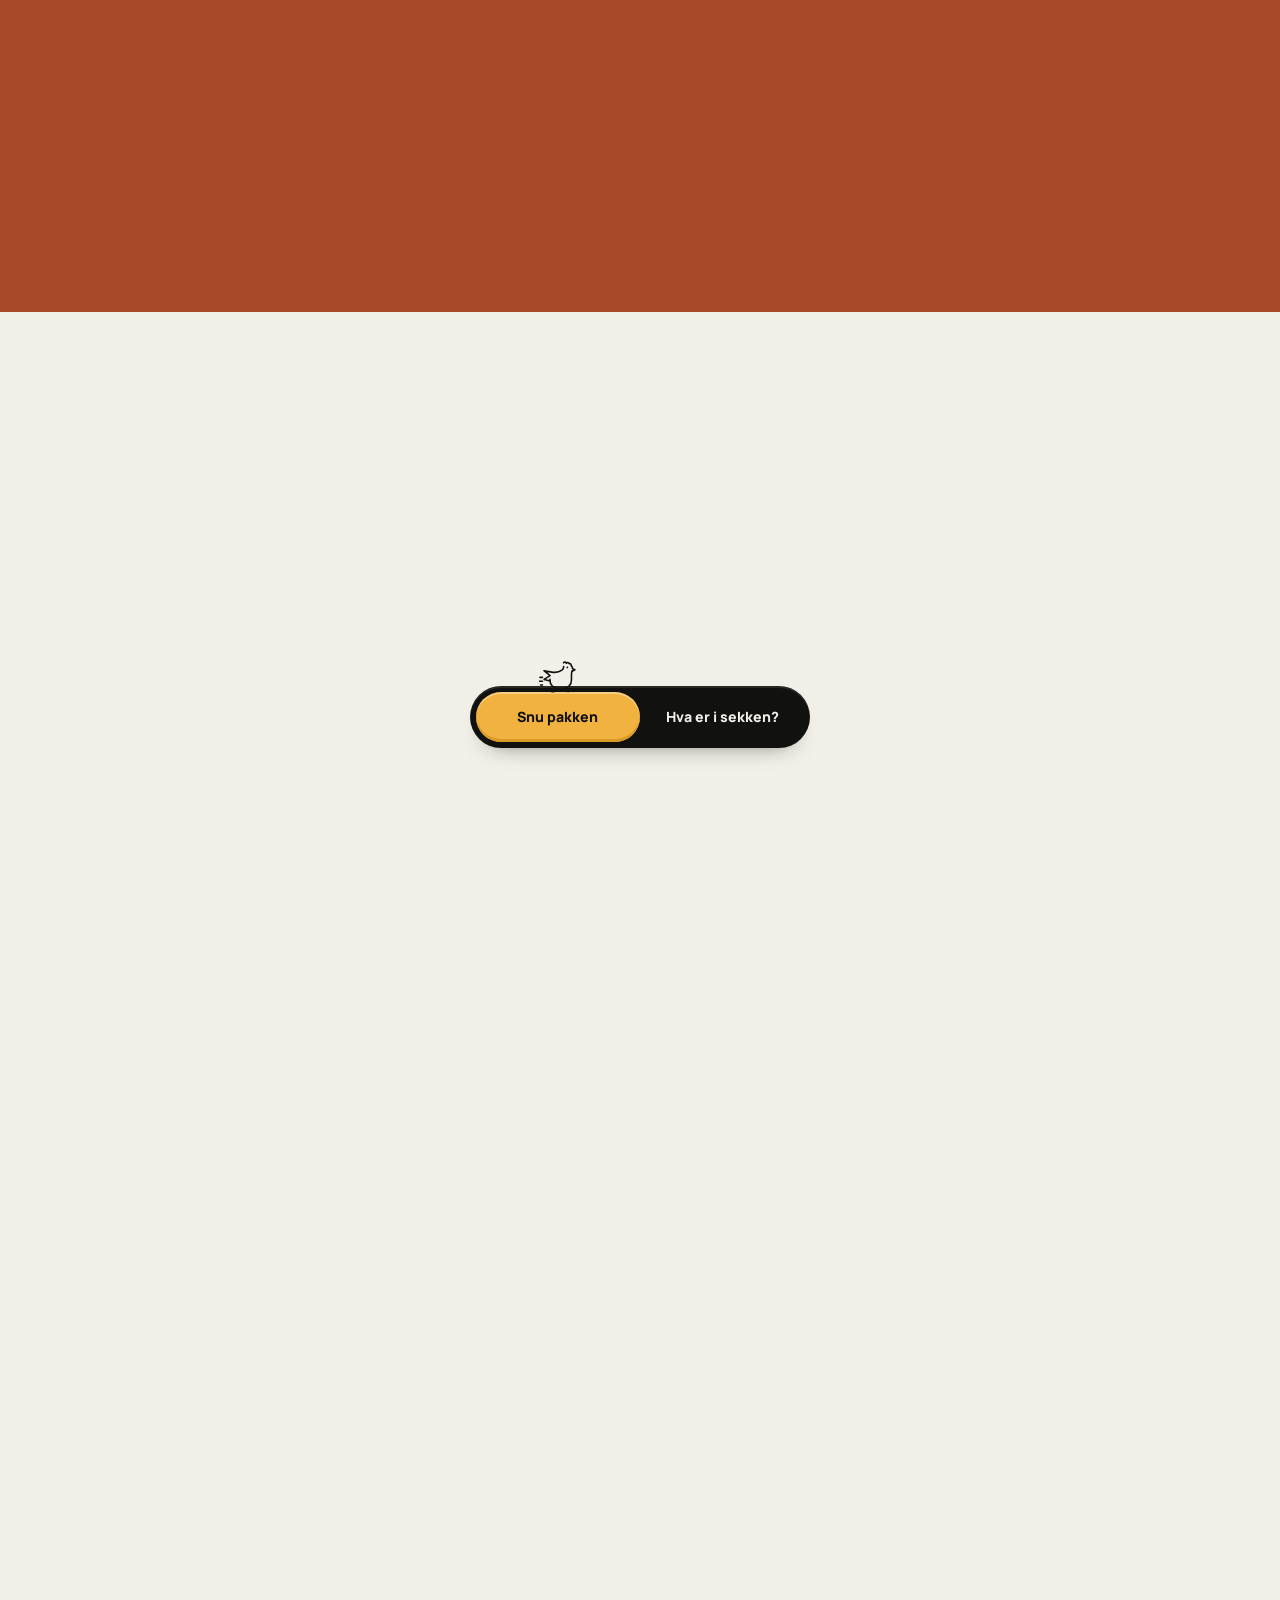
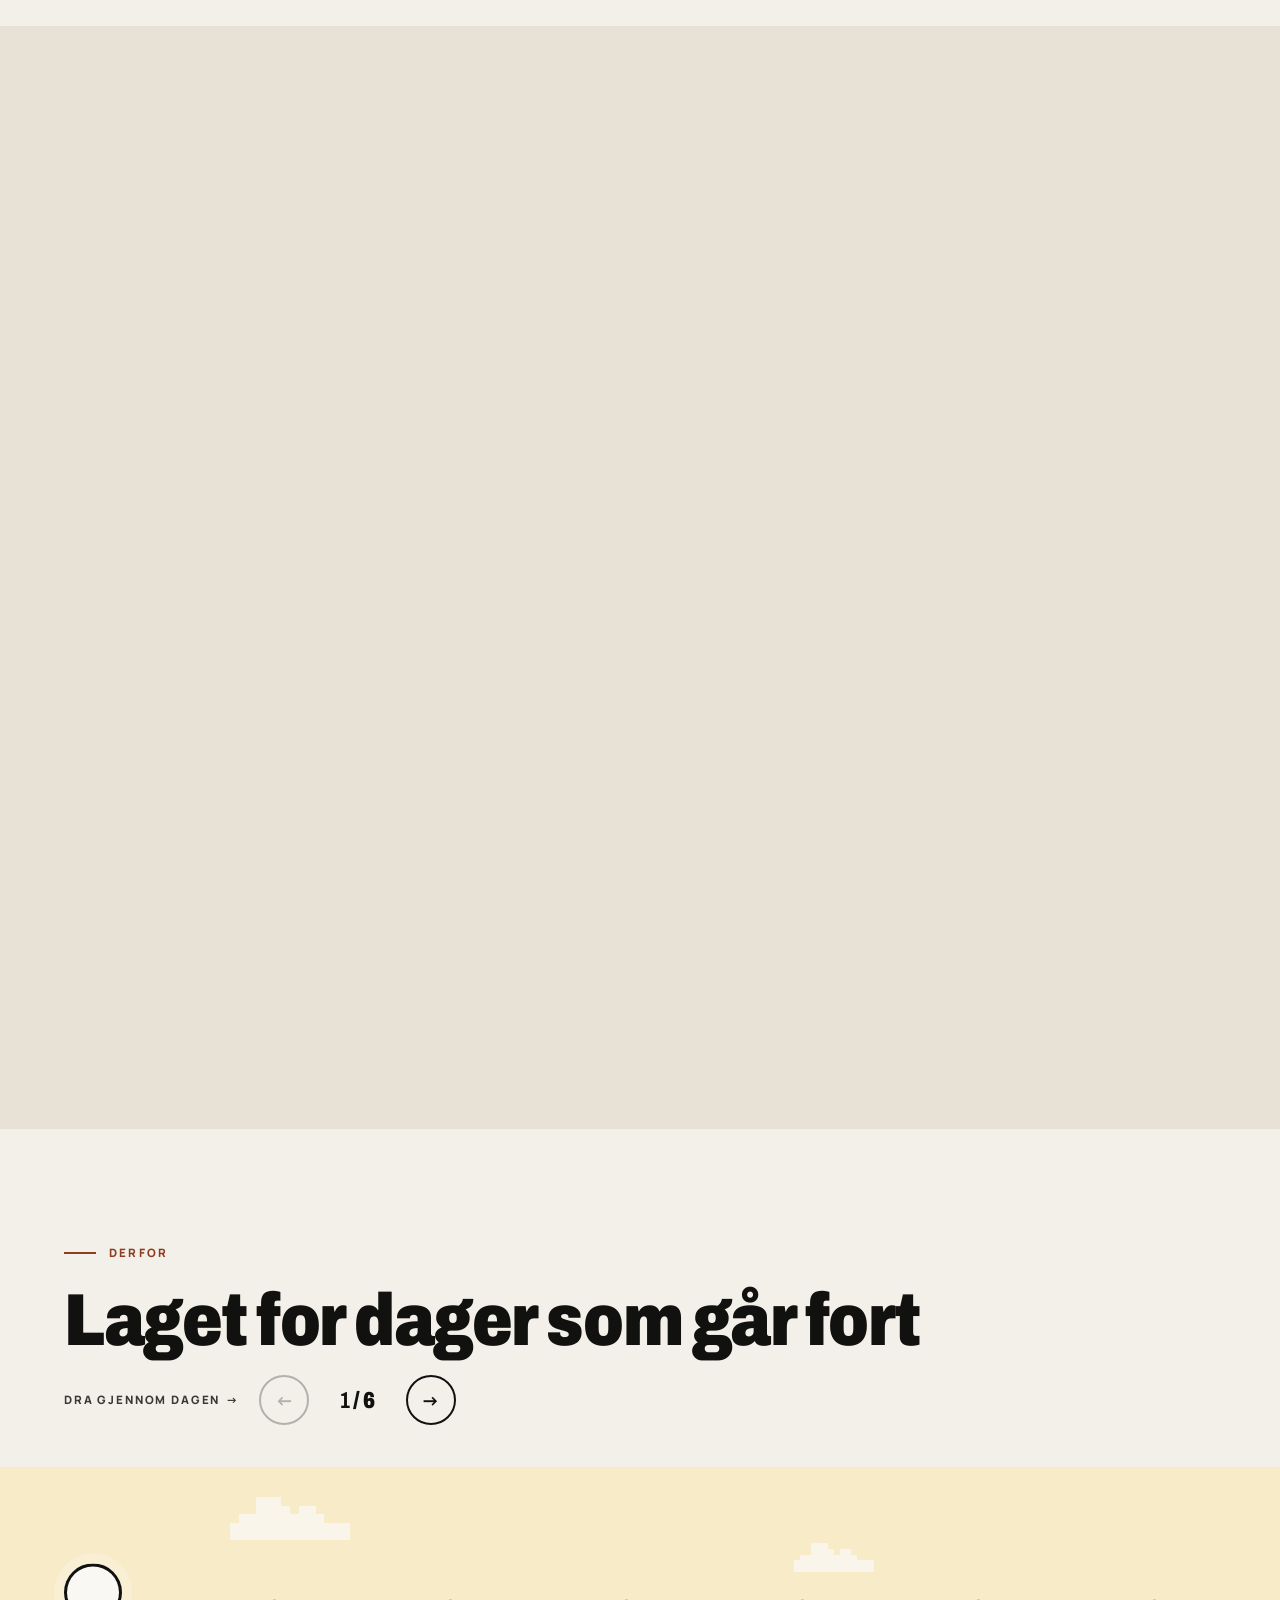
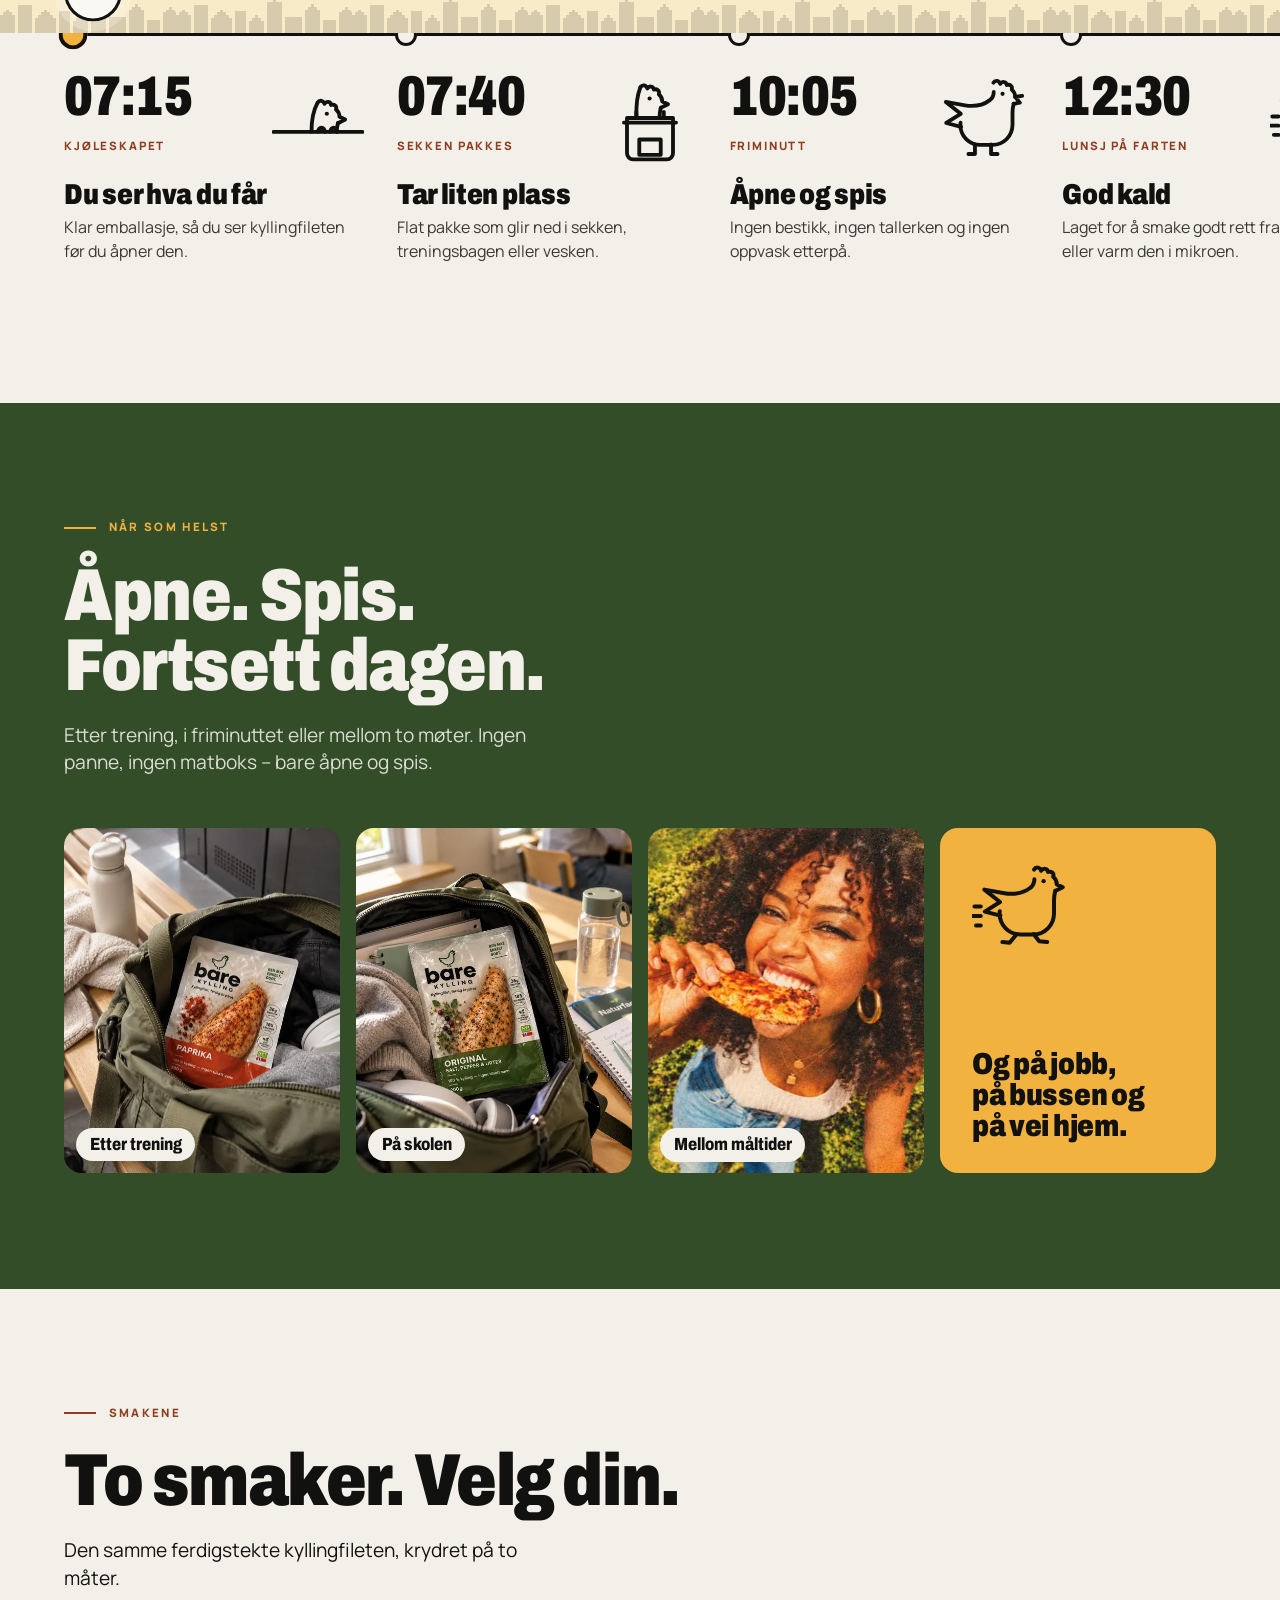
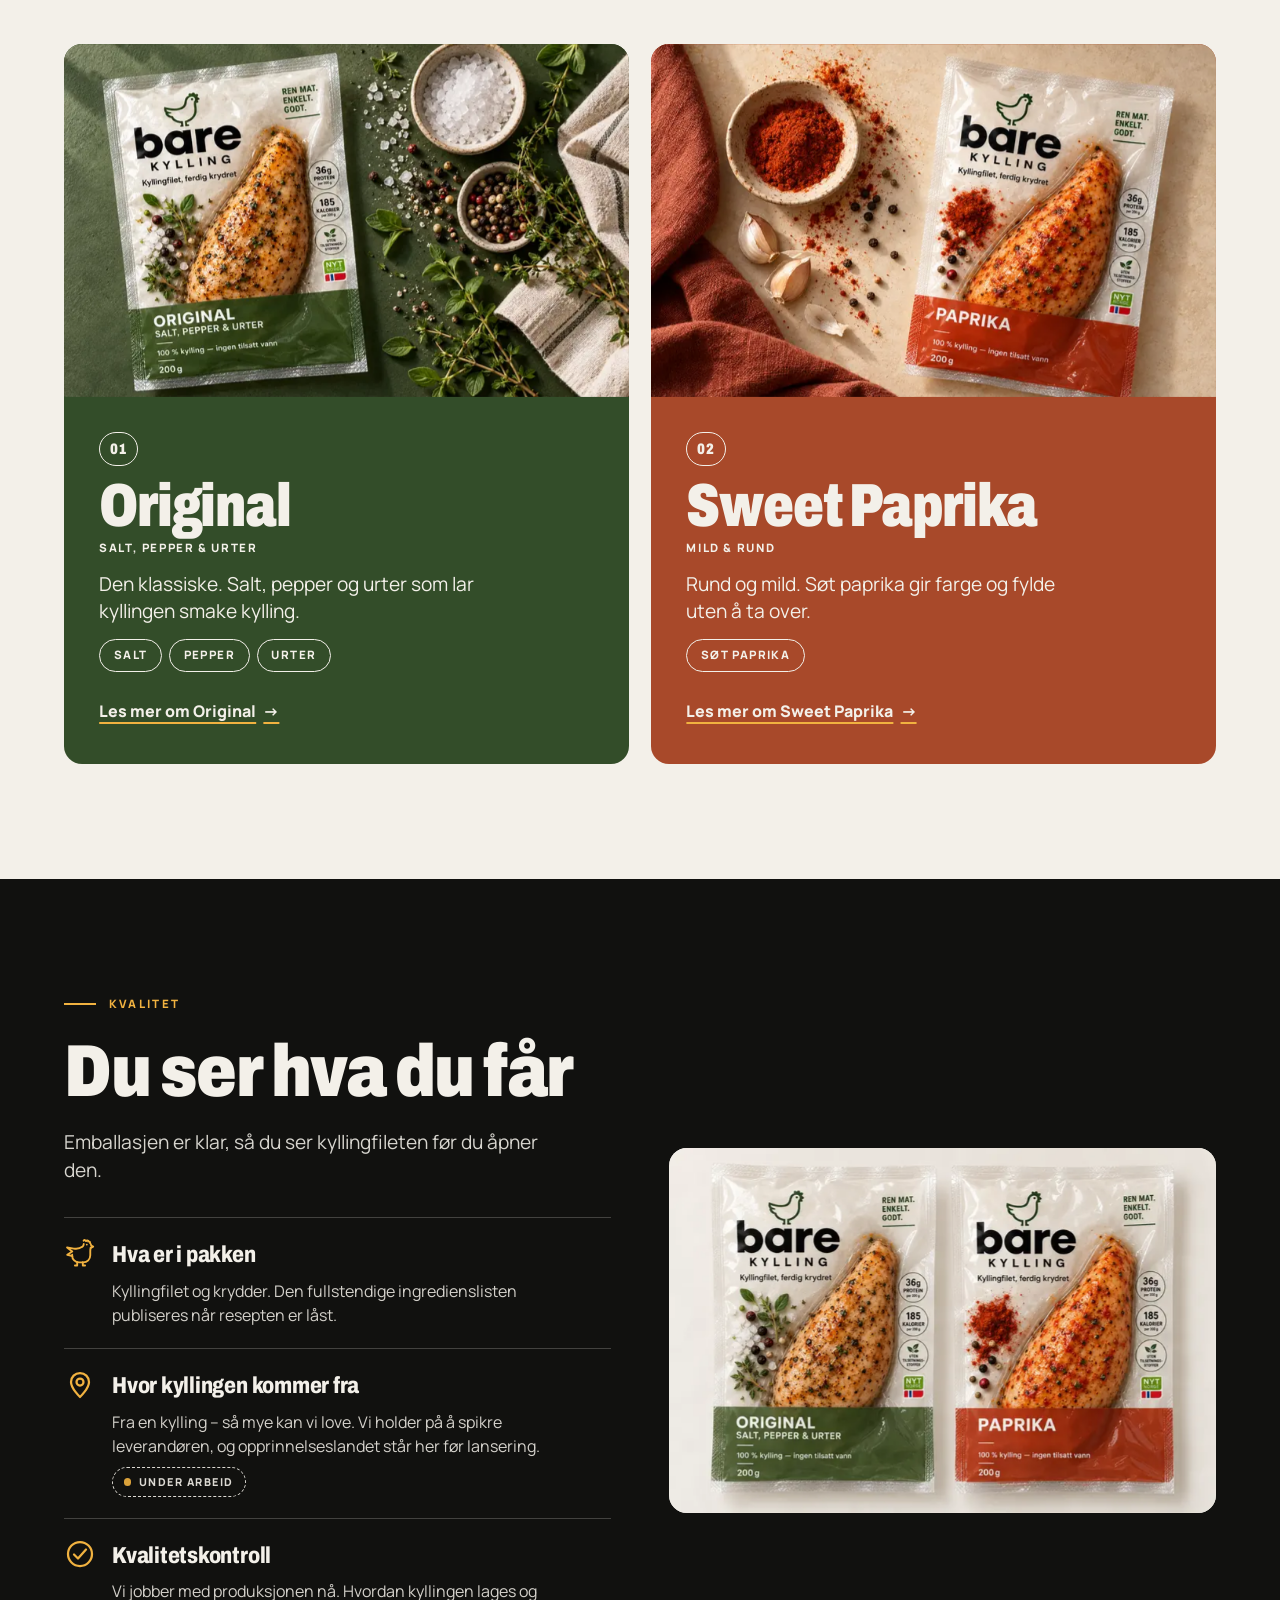
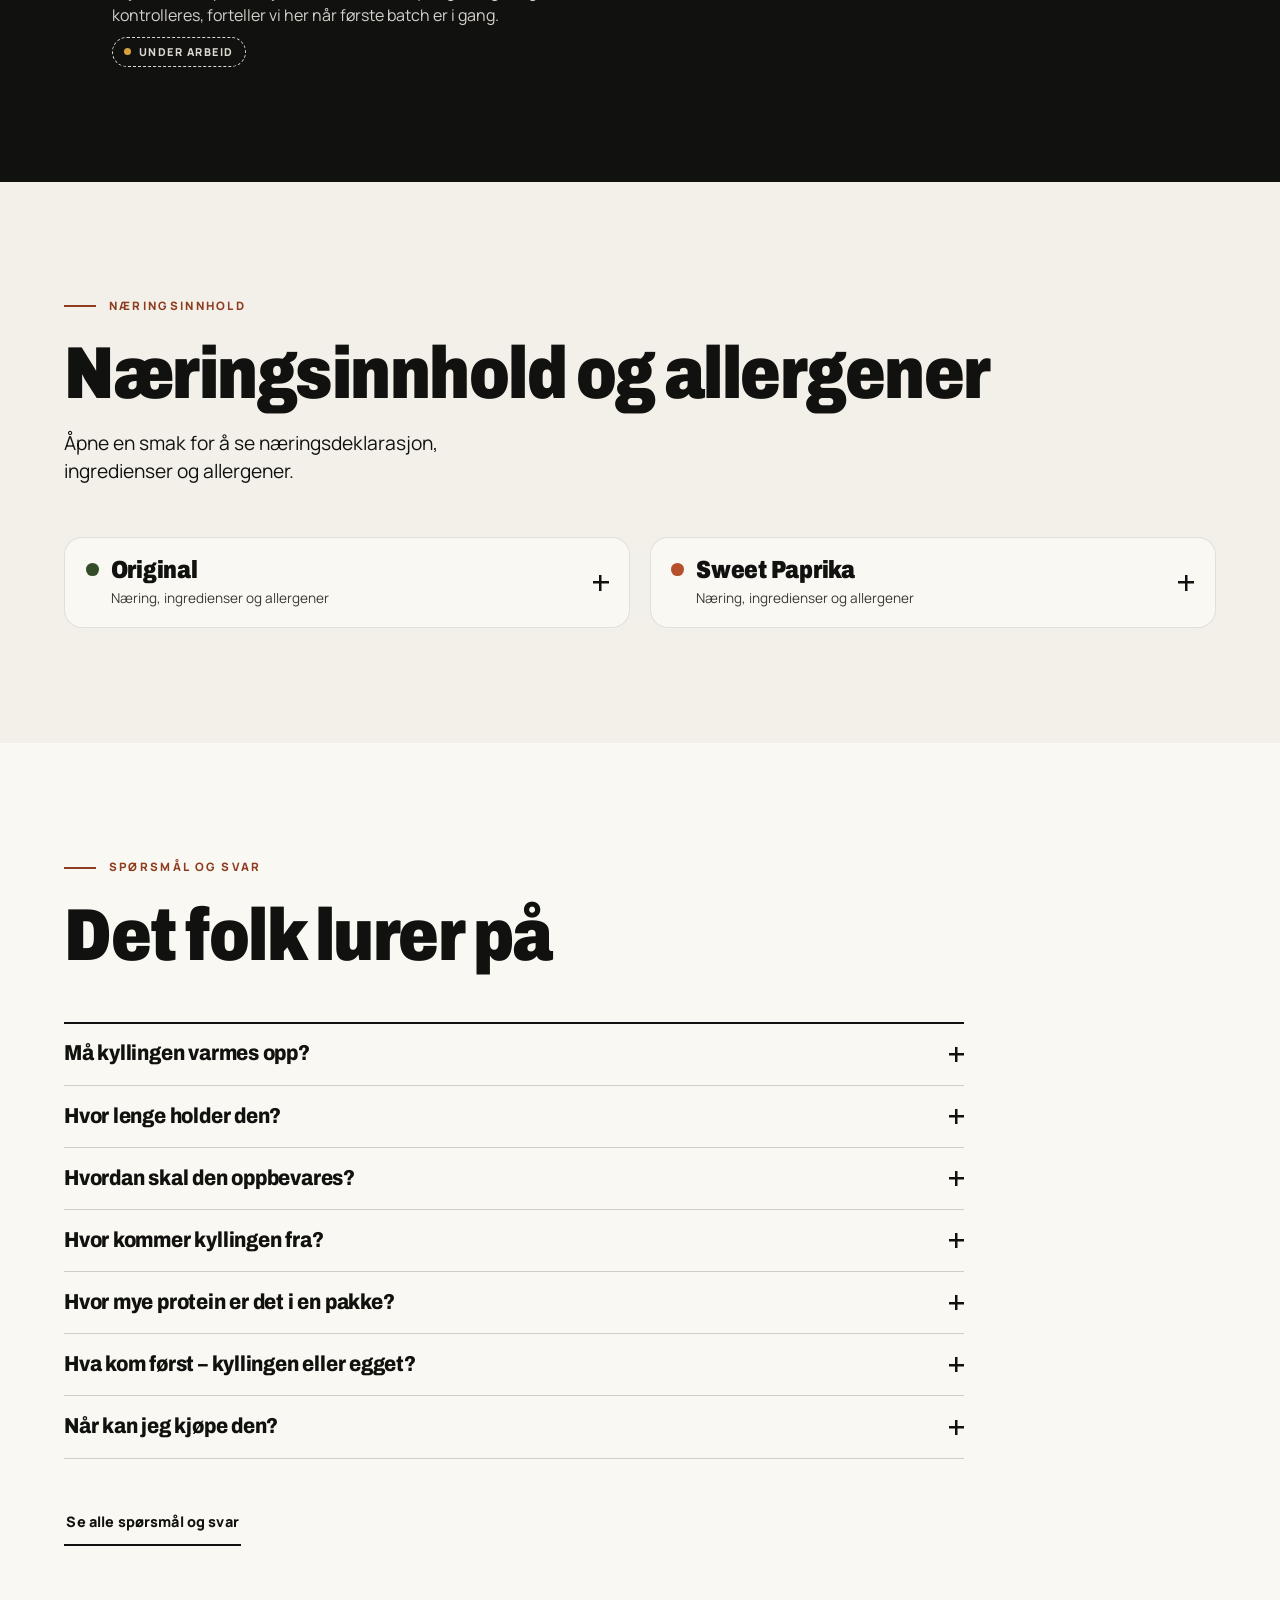
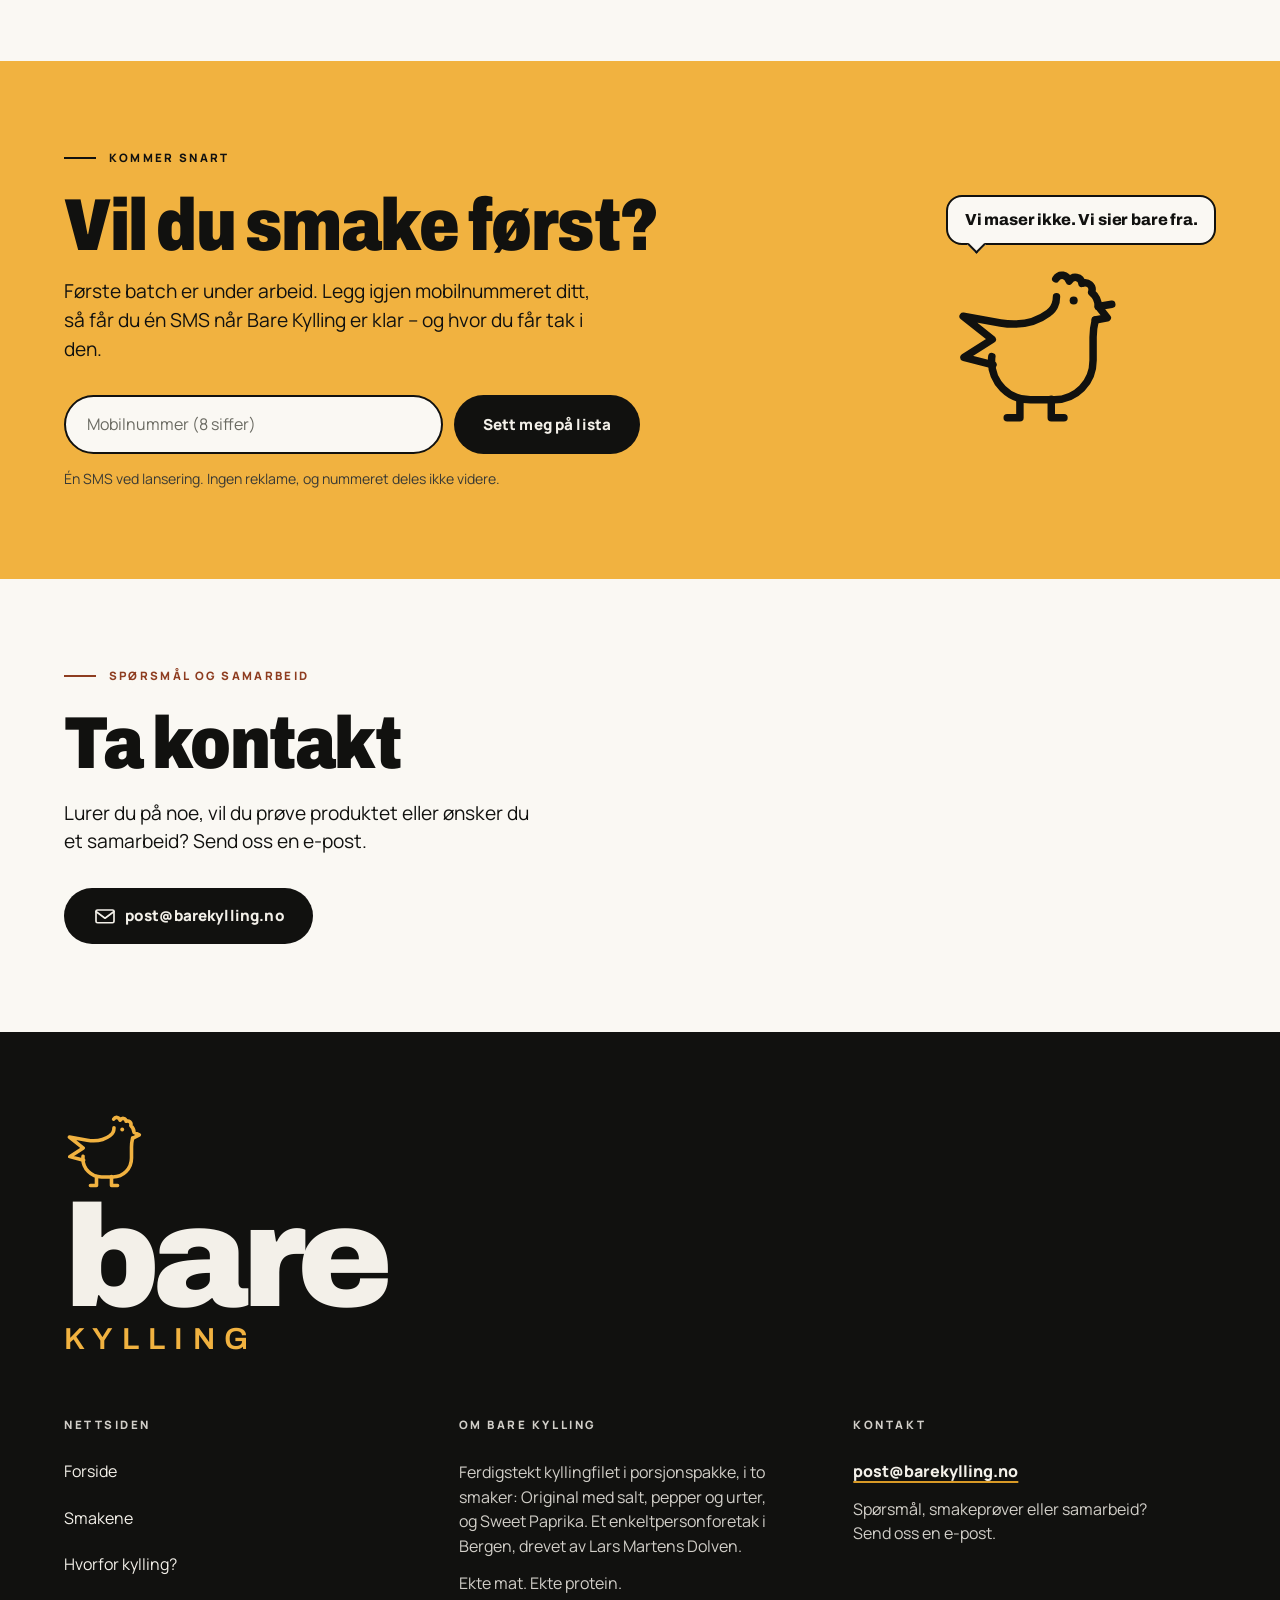
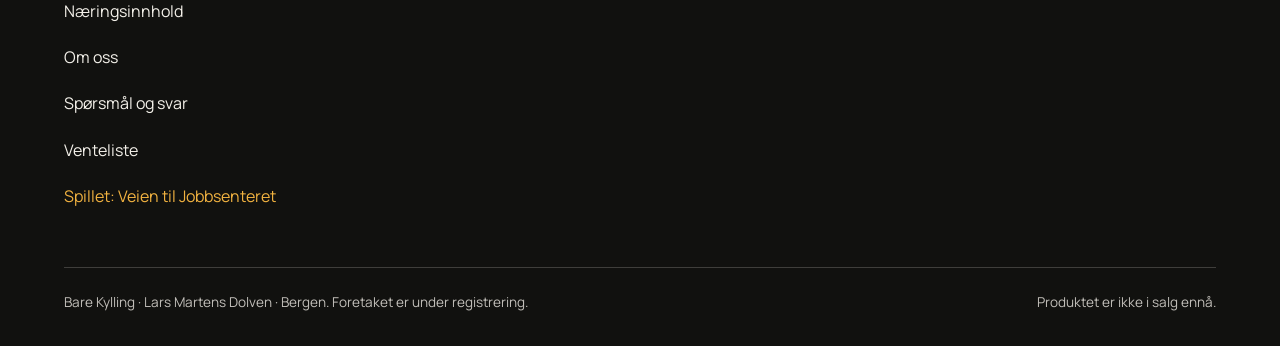
==== commit 2997afa2: "Informasjonskapsler-samtykke og førsteparts analytics-snippet Banner nederst spør om samtykke før Ve" ====
--- a/bare-kylling/index.html
+++ b/bare-kylling/index.html
@@ -978,6 +978,5 @@
 
 <script src="js/content.js?v=20261109a"></script>
 <script src="js/main.js?v=20261109a"></script>
-<script defer src="https://cdn.vercel-insights.com/v1/script.js"></script>
 </body>
 </html>
--- a/bare-kylling/css/style.css
+++ b/bare-kylling/css/style.css
@@ -2267,3 +2267,29 @@
 }
 .spill__ny-rekord { display: inline-flex; align-items: center; gap: .4rem; }
 .spill__ny-rekord .krone path:first-child { fill: var(--cream-hi, #FAF8F3); }
+
+/* Informasjonskapsler / samtykke. Vises til den besøkende har valgt. */
+.cookie {
+  position: fixed;
+  left: 1rem; right: 1rem; bottom: 1rem;
+  z-index: 1000;
+  max-width: 680px;
+  margin-inline: auto;
+  display: flex;
+  flex-wrap: wrap;
+  align-items: center;
+  gap: .8rem 1.25rem;
+  padding: 1rem 1.25rem;
+  background: var(--cream-hi);
+  color: var(--ink);
+  border: 1px solid var(--beige);
+  border-radius: 14px;
+  box-shadow: 0 10px 30px rgba(17, 17, 15, .18);
+}
+.cookie__tekst { flex: 1 1 240px; margin: 0; font-size: .95rem; line-height: 1.5; }
+.cookie__knapper { display: flex; gap: .6rem; flex: 0 0 auto; }
+.cookie__knapp { min-height: 44px; padding: .55rem 1.1rem; font-size: .95rem; }
+@media (max-width: 480px) {
+  .cookie__knapper { width: 100%; }
+  .cookie__knapp { flex: 1; }
+}
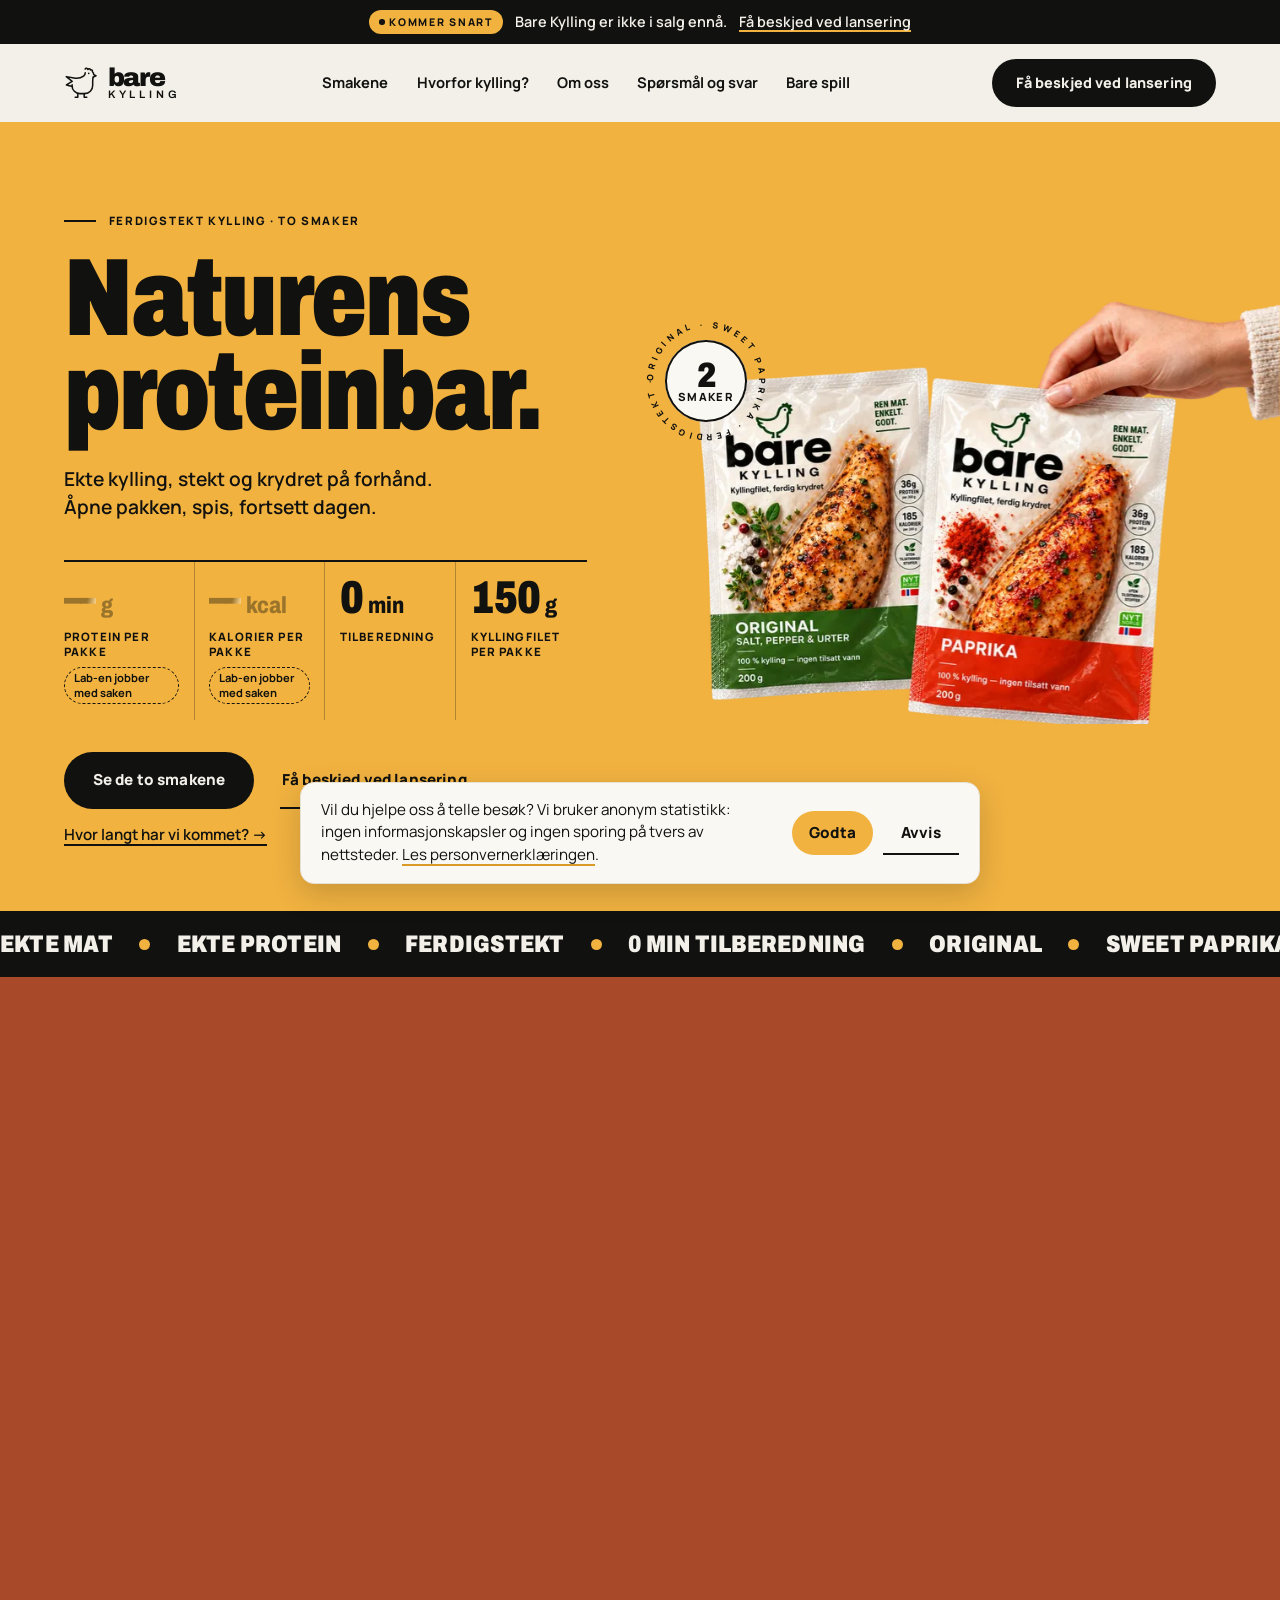
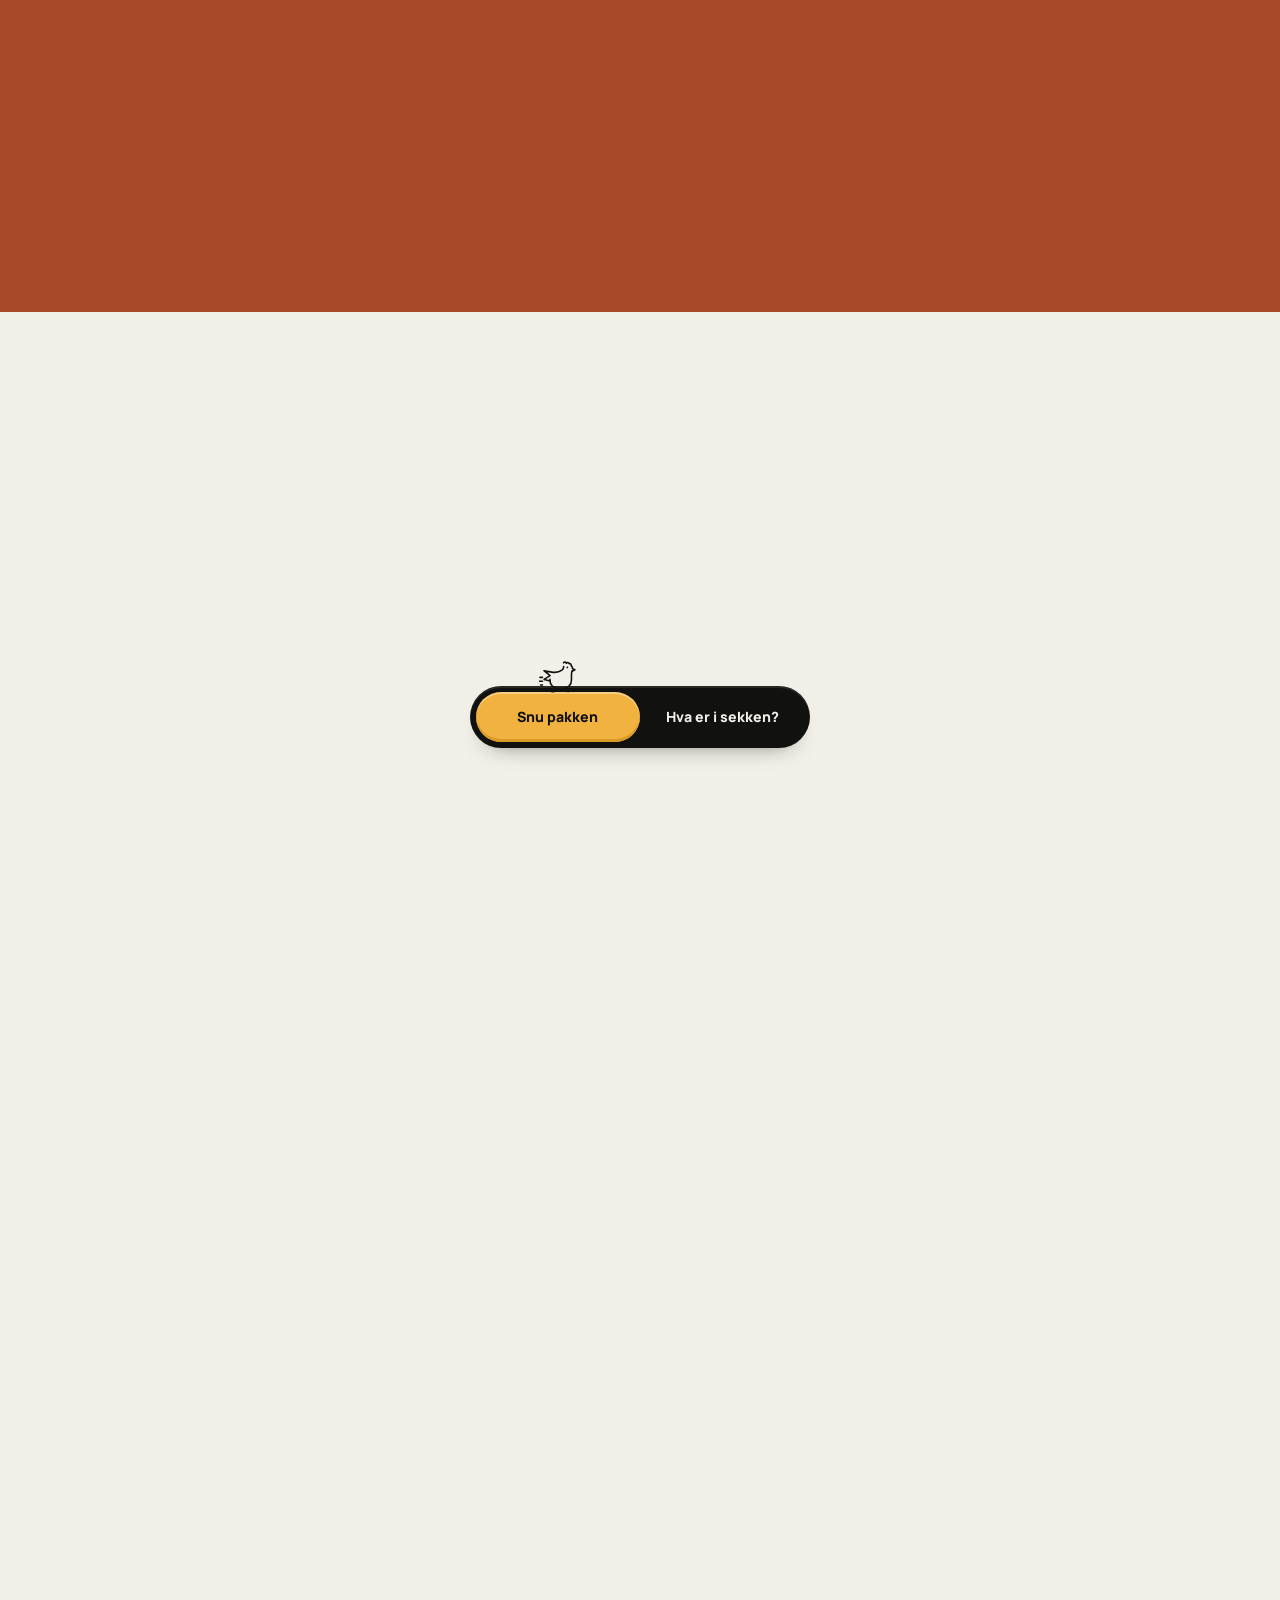
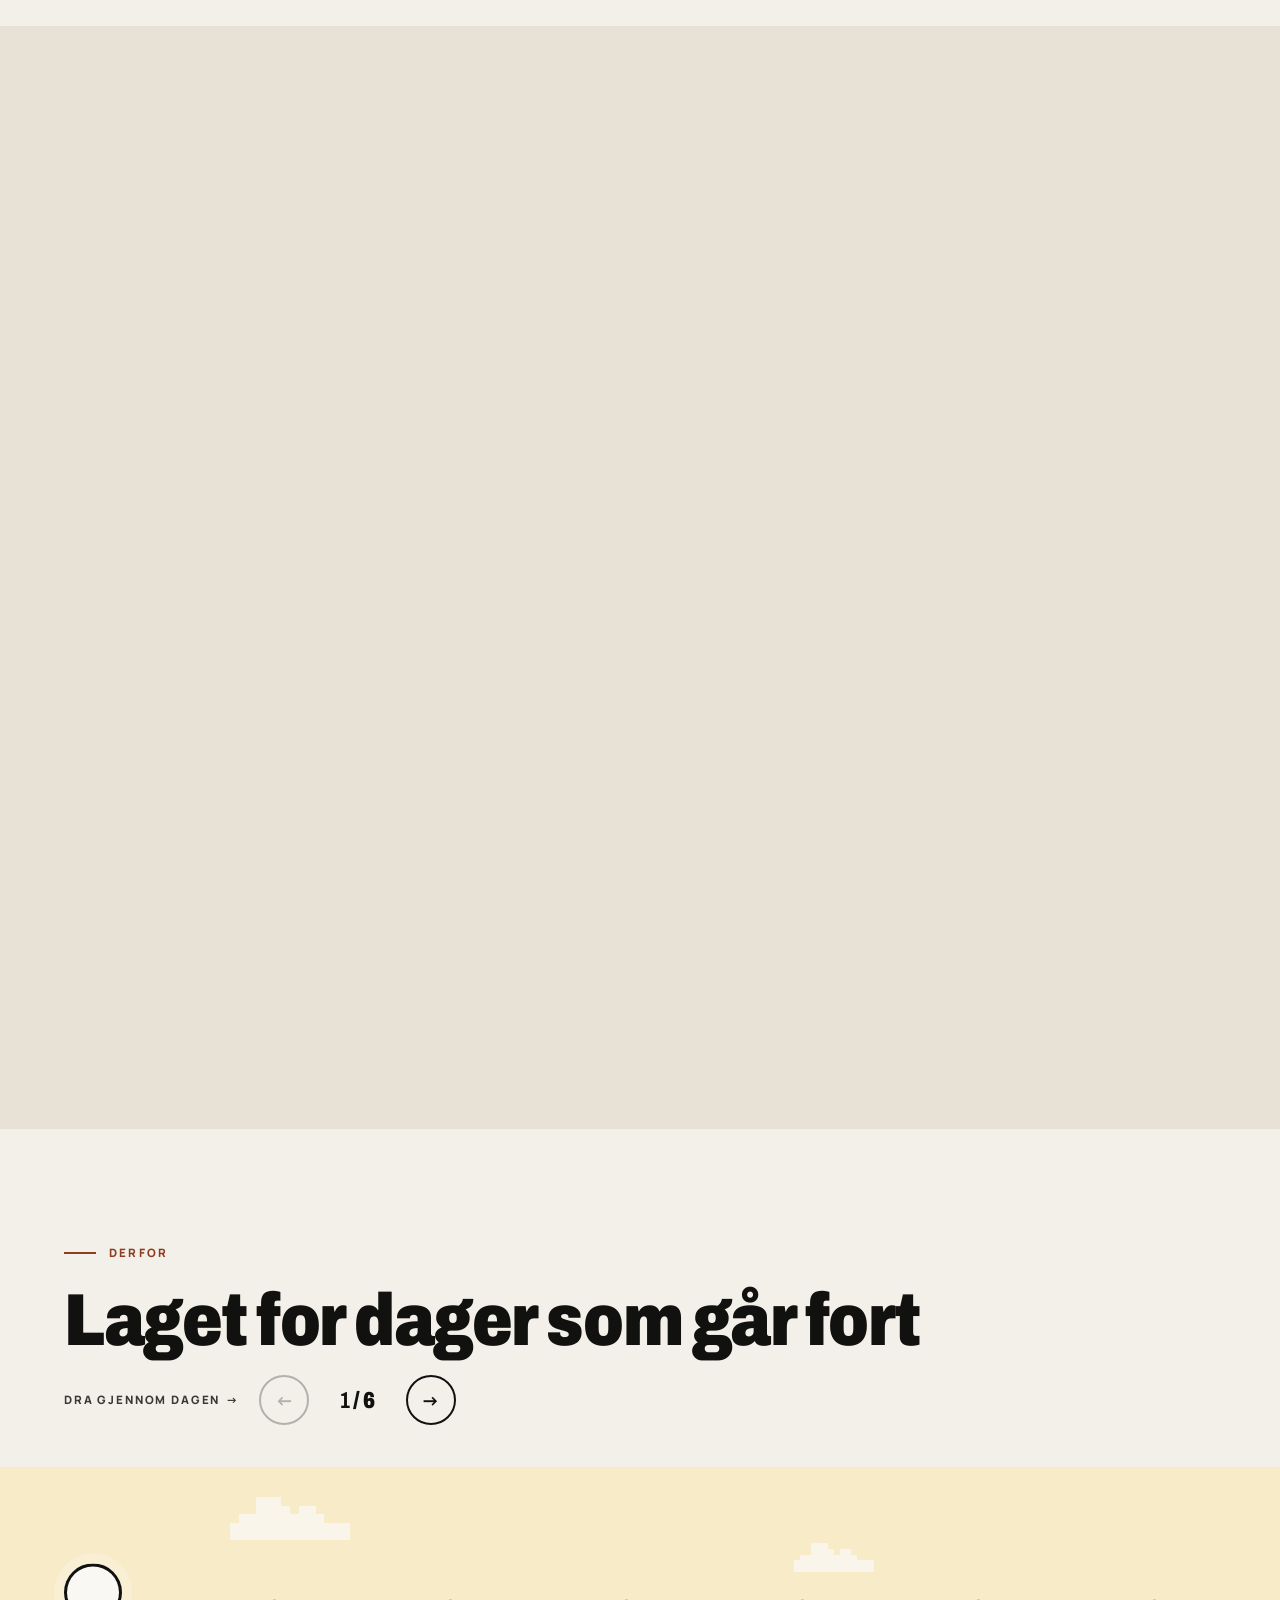
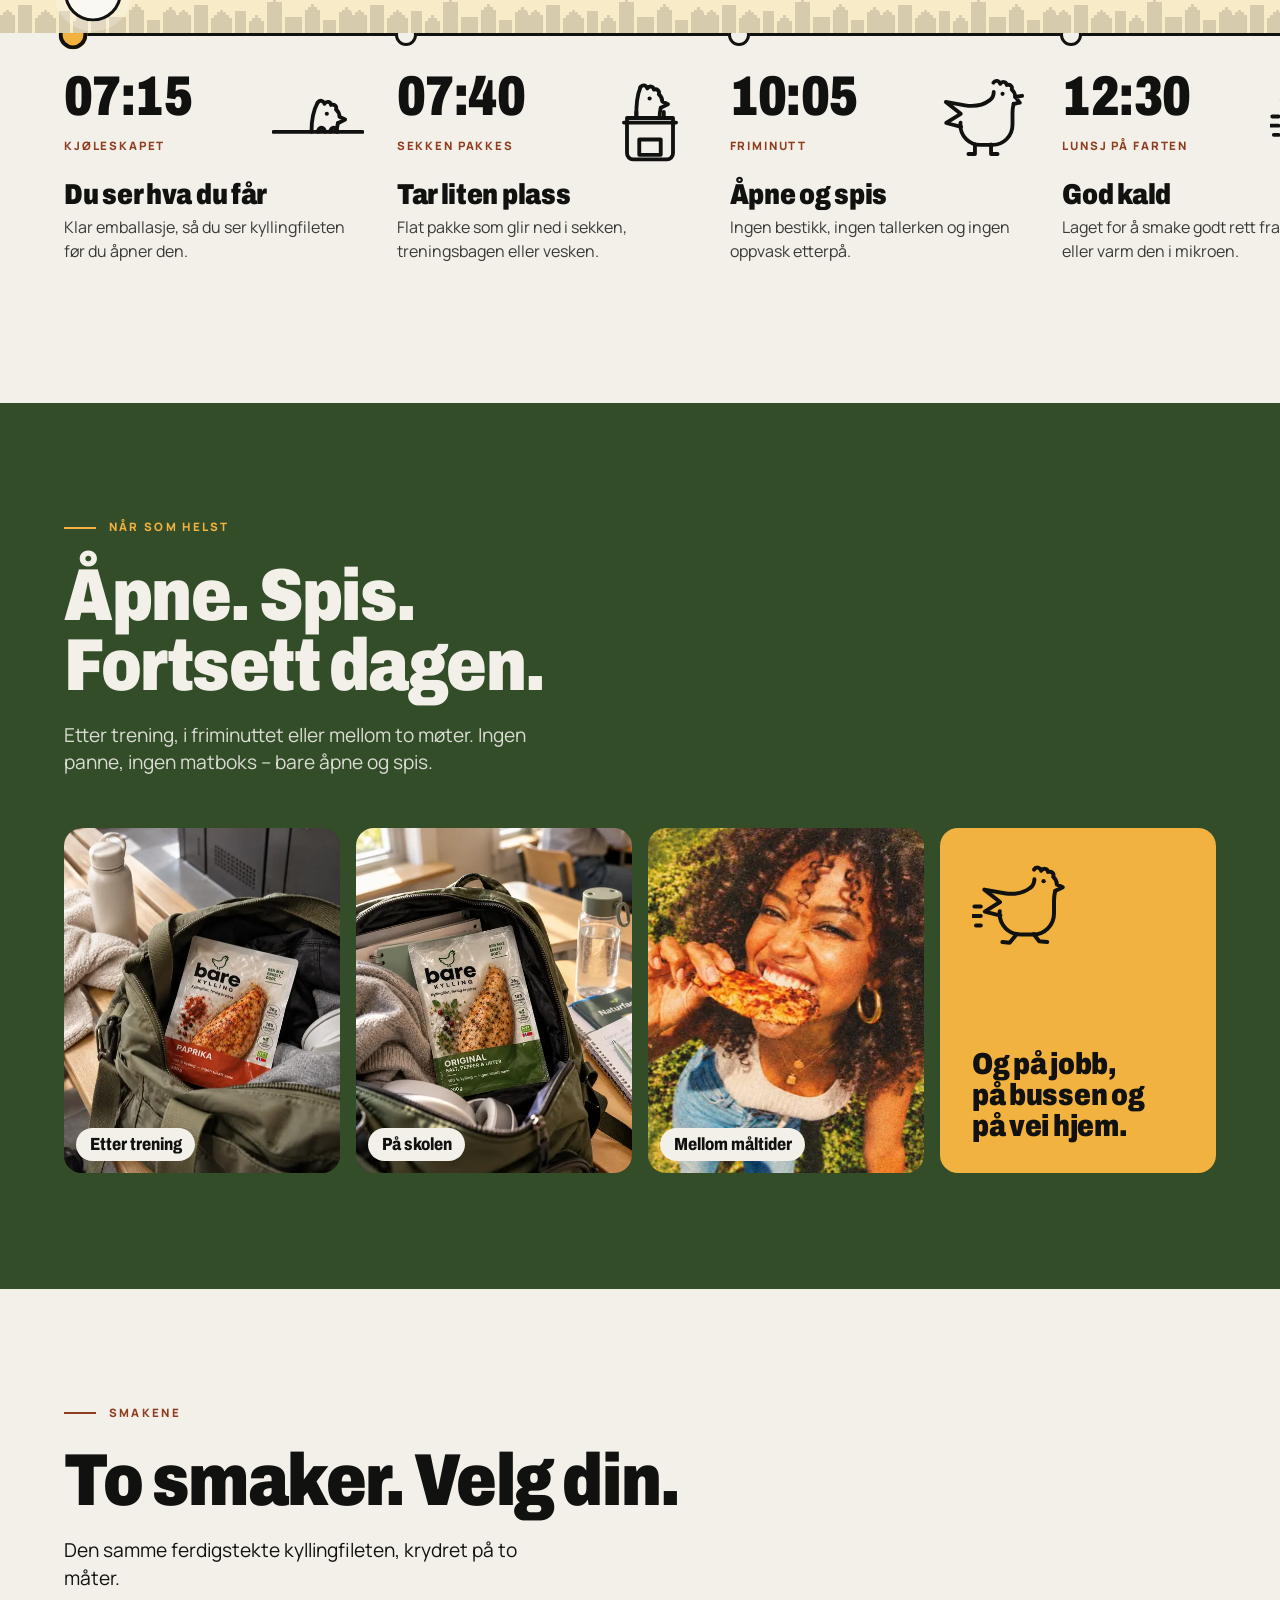
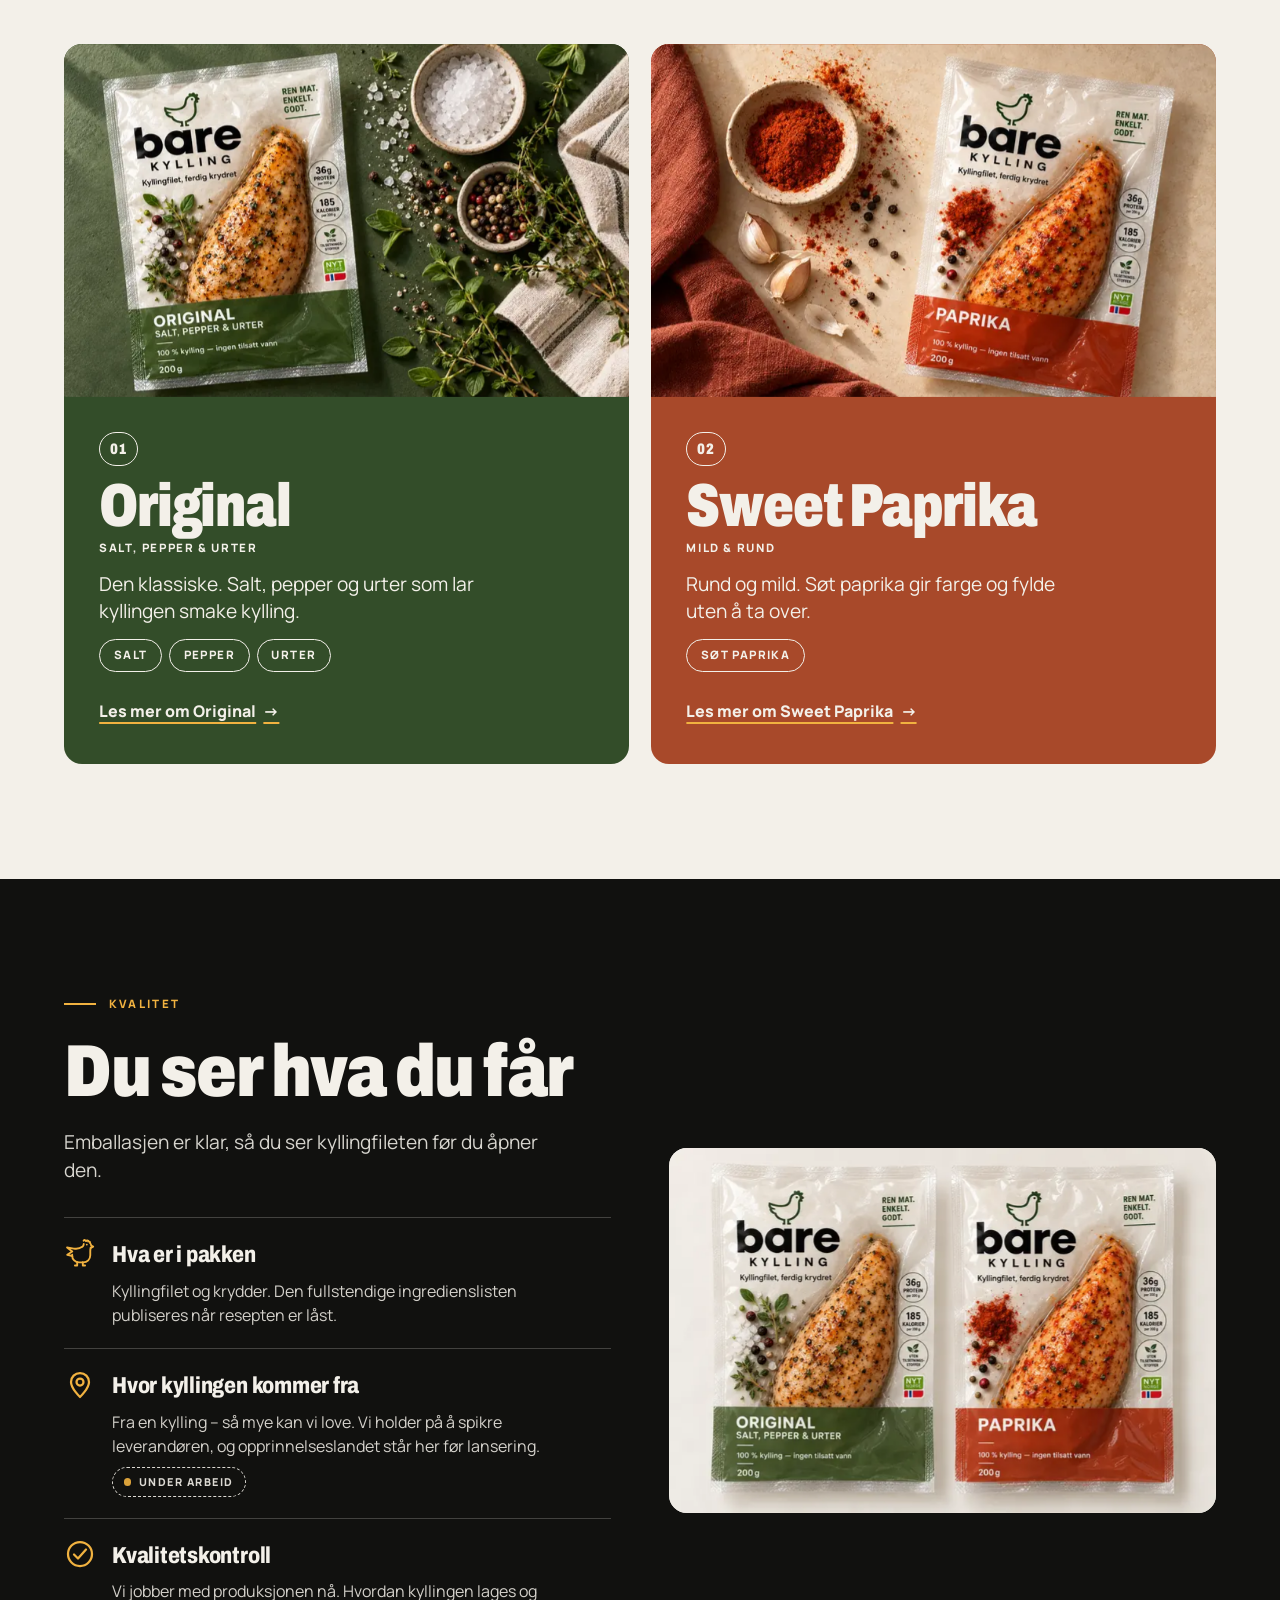
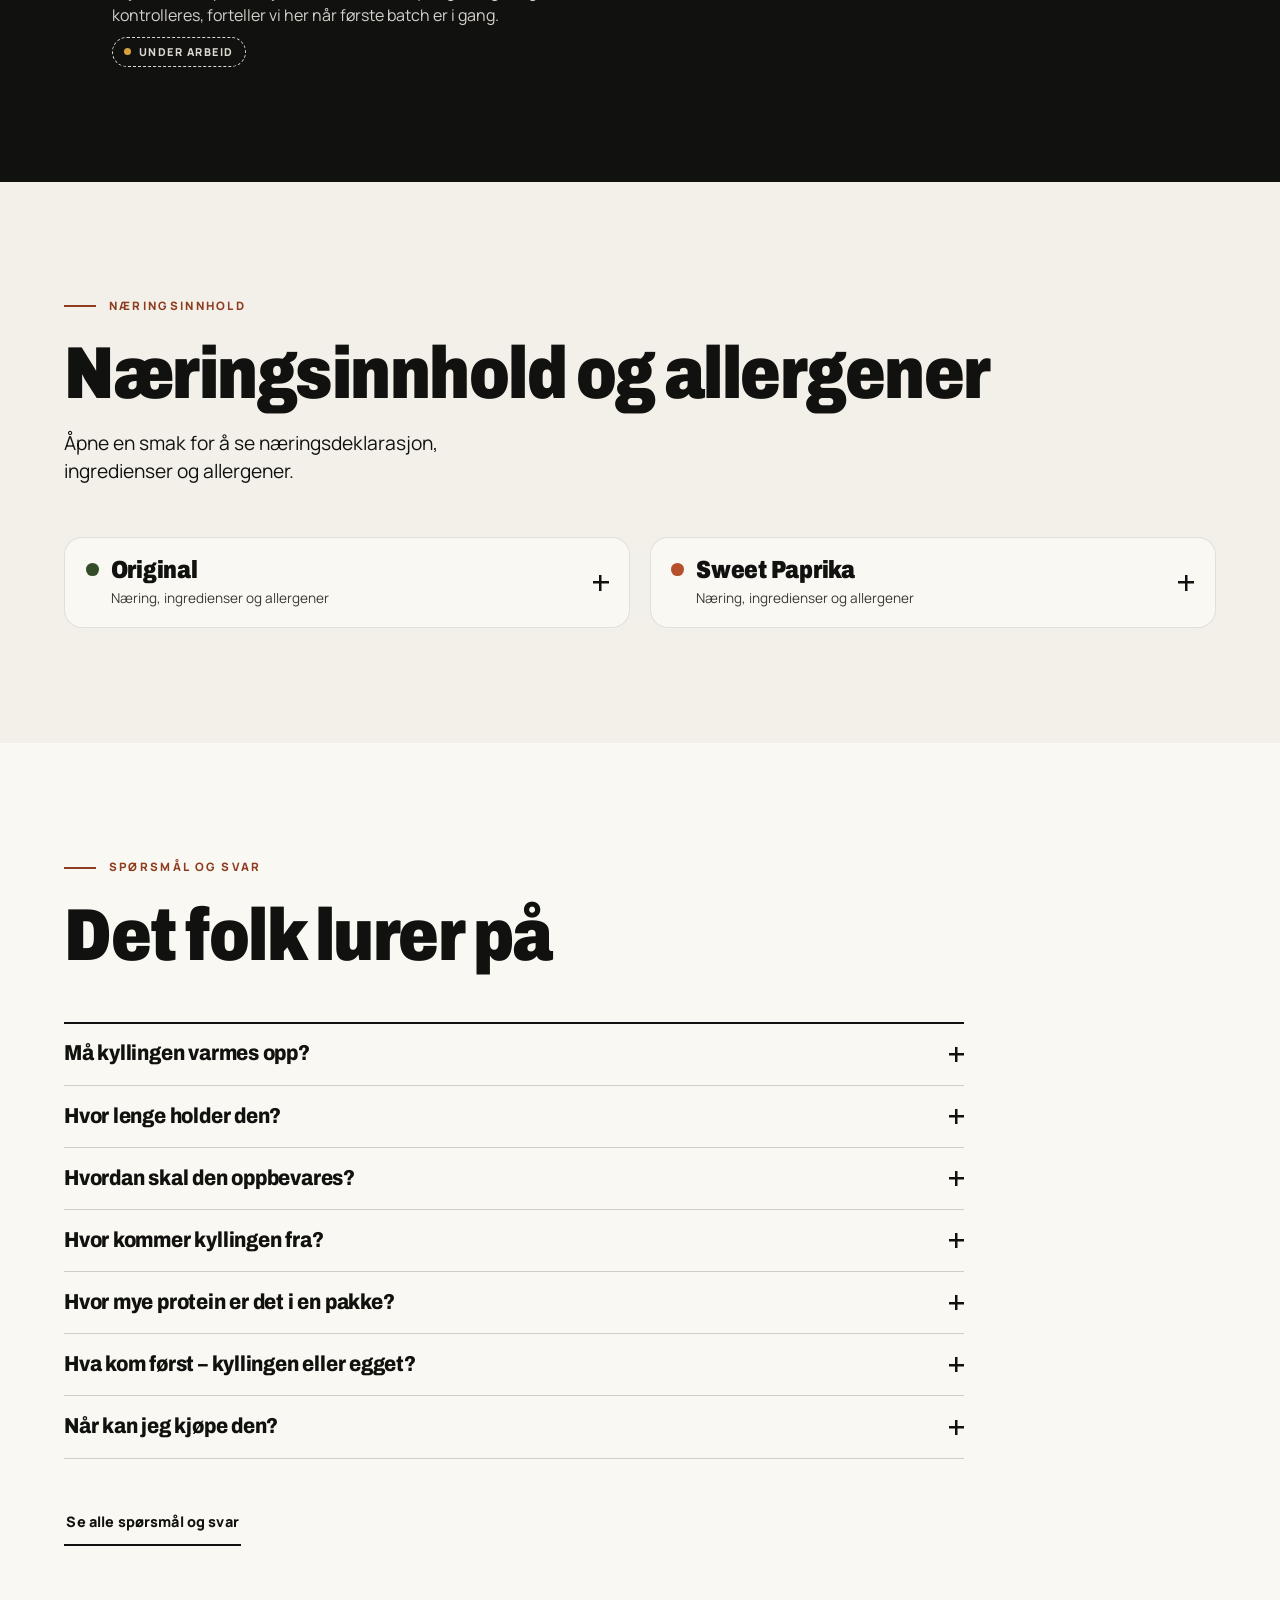
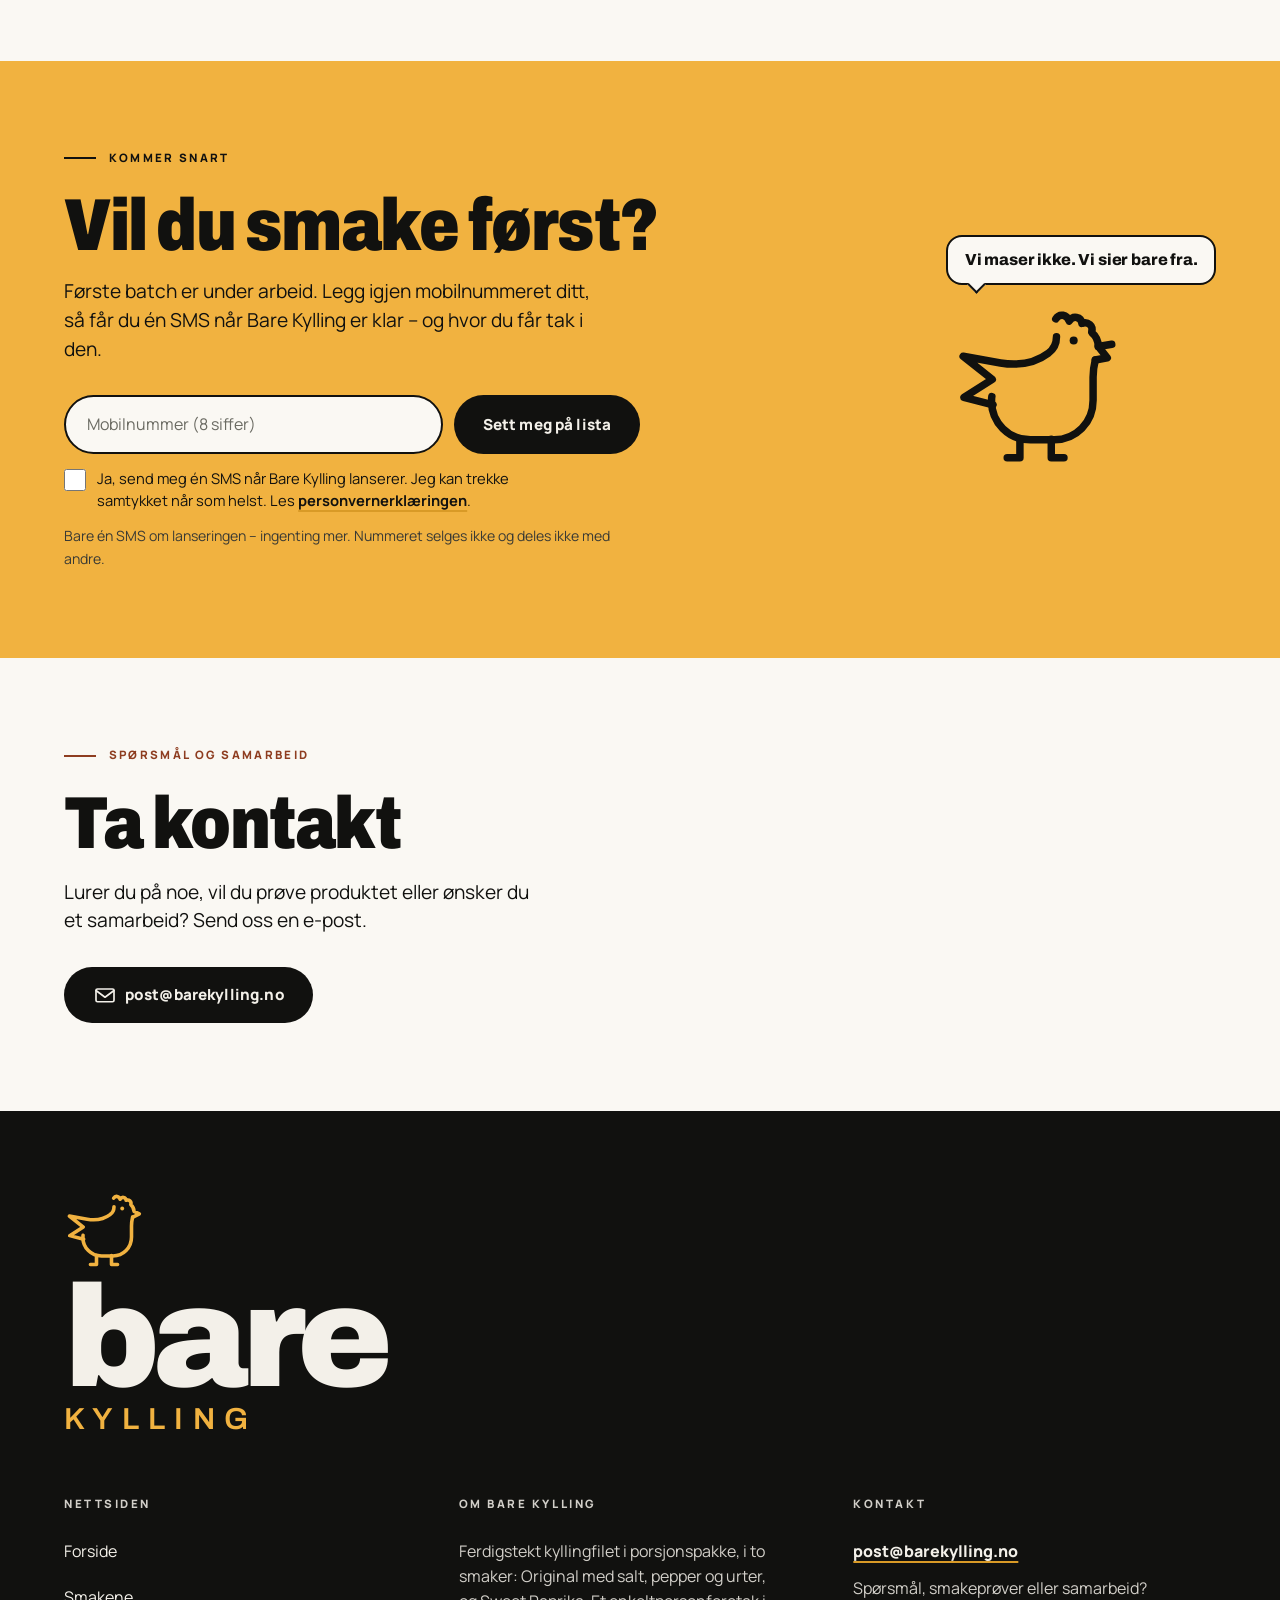
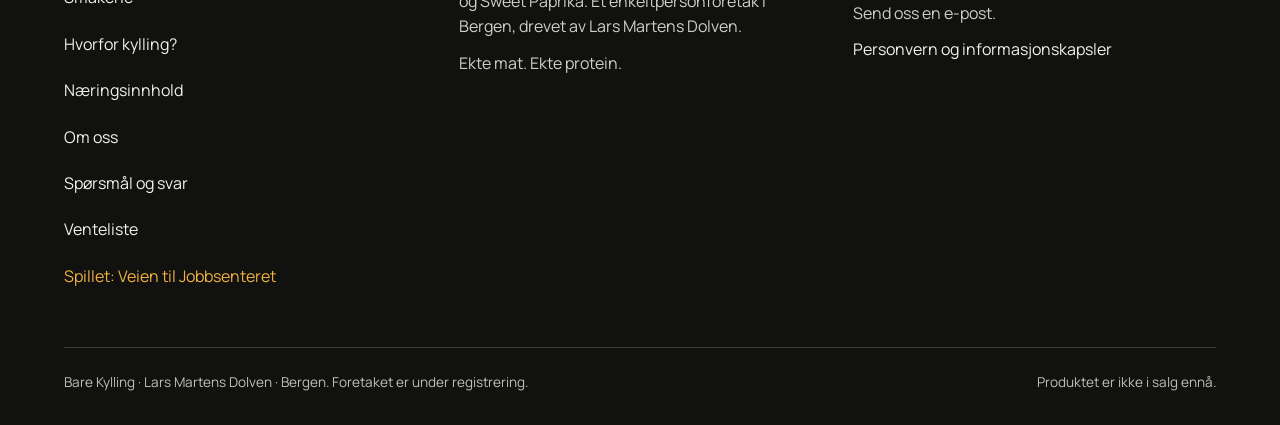
==== commit 8c6f5566: "Personvernerklæring, SMS-samtykke og avmelding fra ventelista - Ny side /personvern: ansvarlig, hva " ====
--- a/bare-kylling/index.html
+++ b/bare-kylling/index.html
@@ -888,7 +888,11 @@
           <label for="nettside">La dette feltet stå tomt</label>
           <input id="nettside" name="nettside" type="text" tabindex="-1" autocomplete="off" />
         </div>
-        <p class="form__fine">Én SMS ved lansering. Ingen reklame, og nummeret deles ikke videre.</p>
+        <label class="form__samtykke">
+          <input class="form__boks" id="samtykke" name="samtykke" type="checkbox" required />
+          <span>Ja, send meg én SMS når Bare Kylling lanserer. Jeg kan trekke samtykket når som helst. Les <a class="link" href="personvern">personvernerklæringen</a>.</span>
+        </label>
+        <p class="form__fine">Bare én SMS om lanseringen – ingenting mer. Nummeret selges ikke og deles ikke med andre.</p>
         <p class="form__status" id="form-status" role="status" aria-live="polite"></p>
       </form>
     </div>
@@ -963,6 +967,7 @@
         <p class="foot__h">Kontakt</p>
         <a class="link foot__epost" href="mailto:post@barekylling.no?subject=Henvendelse%20fra%20nettsiden">post@barekylling.no</a>
         <p>Spørsmål, smakeprøver eller samarbeid? Send oss en e-post.</p>
+        <a href="personvern">Personvern og informasjonskapsler</a>
       </div>
     </div>
 
--- a/bare-kylling/css/style.css
+++ b/bare-kylling/css/style.css
@@ -1057,6 +1057,42 @@
 .faq__group:first-child { margin-top: 0; }
 
 /* ---------------------------------------------------------------------------
+   J2. PERSONVERN (personvern.html) – lang tekst, lettlest
+   --------------------------------------------------------------------------- */
+.juss { padding-block: clamp(1rem, 3vw, 2rem) var(--sec); }
+.juss__inner { max-width: 820px; }
+.juss h2 {
+  font-family: var(--display); font-weight: 900; font-stretch: var(--condensed);
+  font-size: clamp(1.4rem, 2.6vw, 1.9rem); letter-spacing: -.01em; line-height: 1.1;
+  color: var(--paprika-deep);
+  margin: clamp(2.2rem, 4.5vw, 3.2rem) 0 .7rem;
+  scroll-margin-top: 6rem;
+}
+.juss h2:first-child { margin-top: 0; }
+.juss h3 { margin: 1.4rem 0 .35rem; font-size: .8rem; font-weight: 800; text-transform: uppercase; letter-spacing: .12em; }
+.juss p, .juss li { max-width: 65ch; line-height: 1.6; color: var(--ink-soft); }
+.juss p + p { margin-top: .8rem; }
+.juss ul { margin: .4rem 0 0; padding-left: 1.2rem; }
+.juss li + li { margin-top: .35rem; }
+.juss strong { color: var(--ink); }
+.juss a:not(.btn) { text-decoration: underline; text-underline-offset: 4px; text-decoration-thickness: 2px; text-decoration-color: var(--honey-deep); }
+.juss a:not(.btn):hover { text-decoration-color: currentColor; }
+.juss code { font-size: .88em; padding: .05rem .3rem; border-radius: 4px; background: var(--beige); color: var(--ink); overflow-wrap: anywhere; }
+.juss__tabell { margin-top: .9rem; overflow-x: auto; -webkit-overflow-scrolling: touch; }
+.juss table { width: 100%; border-collapse: collapse; font-size: .95rem; line-height: 1.5; }
+.juss th, .juss td { padding: .7rem .8rem .7rem 0; text-align: left; vertical-align: top; border-bottom: 1px solid rgba(17, 17, 15, .18); }
+.juss th { font-size: .78rem; font-weight: 800; text-transform: uppercase; letter-spacing: .1em; border-bottom: var(--edge); }
+.juss td { color: var(--ink-soft); }
+.juss td:first-child { color: var(--ink); font-weight: 700; min-width: 9rem; }
+.juss__boks {
+  display: flex; flex-wrap: wrap; align-items: center; gap: .8rem 1.2rem;
+  margin-top: 1rem; padding: 1rem 1.2rem; border-radius: var(--r-sm); background: var(--cream-hi);
+}
+.juss__boks p { margin: 0; font-weight: 700; color: var(--ink); }
+.juss__form { margin-top: 1rem; max-width: 560px; }
+.juss__dato { margin-top: 2rem; font-size: .9rem; font-weight: 700; }
+
+/* ---------------------------------------------------------------------------
    K. LANSERING – CTA-bånd med skjema, og venteliste-siden
    --------------------------------------------------------------------------- */
 .launch {
@@ -1106,7 +1142,20 @@
 .form__status.is-ok { color: var(--ink); }
 .form__status.is-info { color: var(--ink-soft); font-weight: 600; }
 .form__status a { text-decoration: underline; text-underline-offset: 3px; }
-.form.is-done .form__row, .form.is-done .form__fine { display: none; }
+.form.is-done .form__row, .form.is-done .form__fine, .form.is-done .form__samtykke { display: none; }
+/* Samtykke til SMS: uforhåndskrysset, må krysses av før påmelding */
+.form__samtykke {
+  display: flex; align-items: flex-start; gap: .7rem;
+  margin-top: .9rem; max-width: 52ch; cursor: pointer;
+  font-size: .92rem; line-height: 1.45; color: var(--ink);
+}
+.form__boks {
+  flex: none; width: 22px; height: 22px; margin: .05rem 0 0;
+  accent-color: var(--ink); cursor: pointer;
+}
+.form__boks:focus-visible { outline: 3px solid var(--ink); outline-offset: 2px; }
+.form__boks[aria-invalid="true"] { outline: 3px solid var(--paprika-deep); outline-offset: 2px; }
+.form__samtykke .link { font-weight: 700; }
 .form__done {
   display: flex; align-items: center; gap: .9rem;
   font-family: var(--display); font-weight: 900; font-stretch: var(--condensed);
@@ -1630,6 +1679,7 @@
 .spill__navn-felt { min-height: 48px; padding: .6rem 1rem; }
 .spill__navn-status { font-size: .86rem; font-weight: 700; color: var(--paprika-deep); }
 .spill__navn-status:empty { display: none; }
+.spill__navn-hint { margin: 0; font-size: .8rem; line-height: 1.4; color: var(--ink-soft); }
 .spill__slutt-info { font-size: .9rem; font-weight: 700; line-height: 1.45; }
 .spill__slutt-info:empty { display: none; }
 .spill__bytt { background: none; border: 0; padding: 0; font: inherit; font-size: .86rem; font-weight: 700; color: var(--ink); cursor: pointer; }
